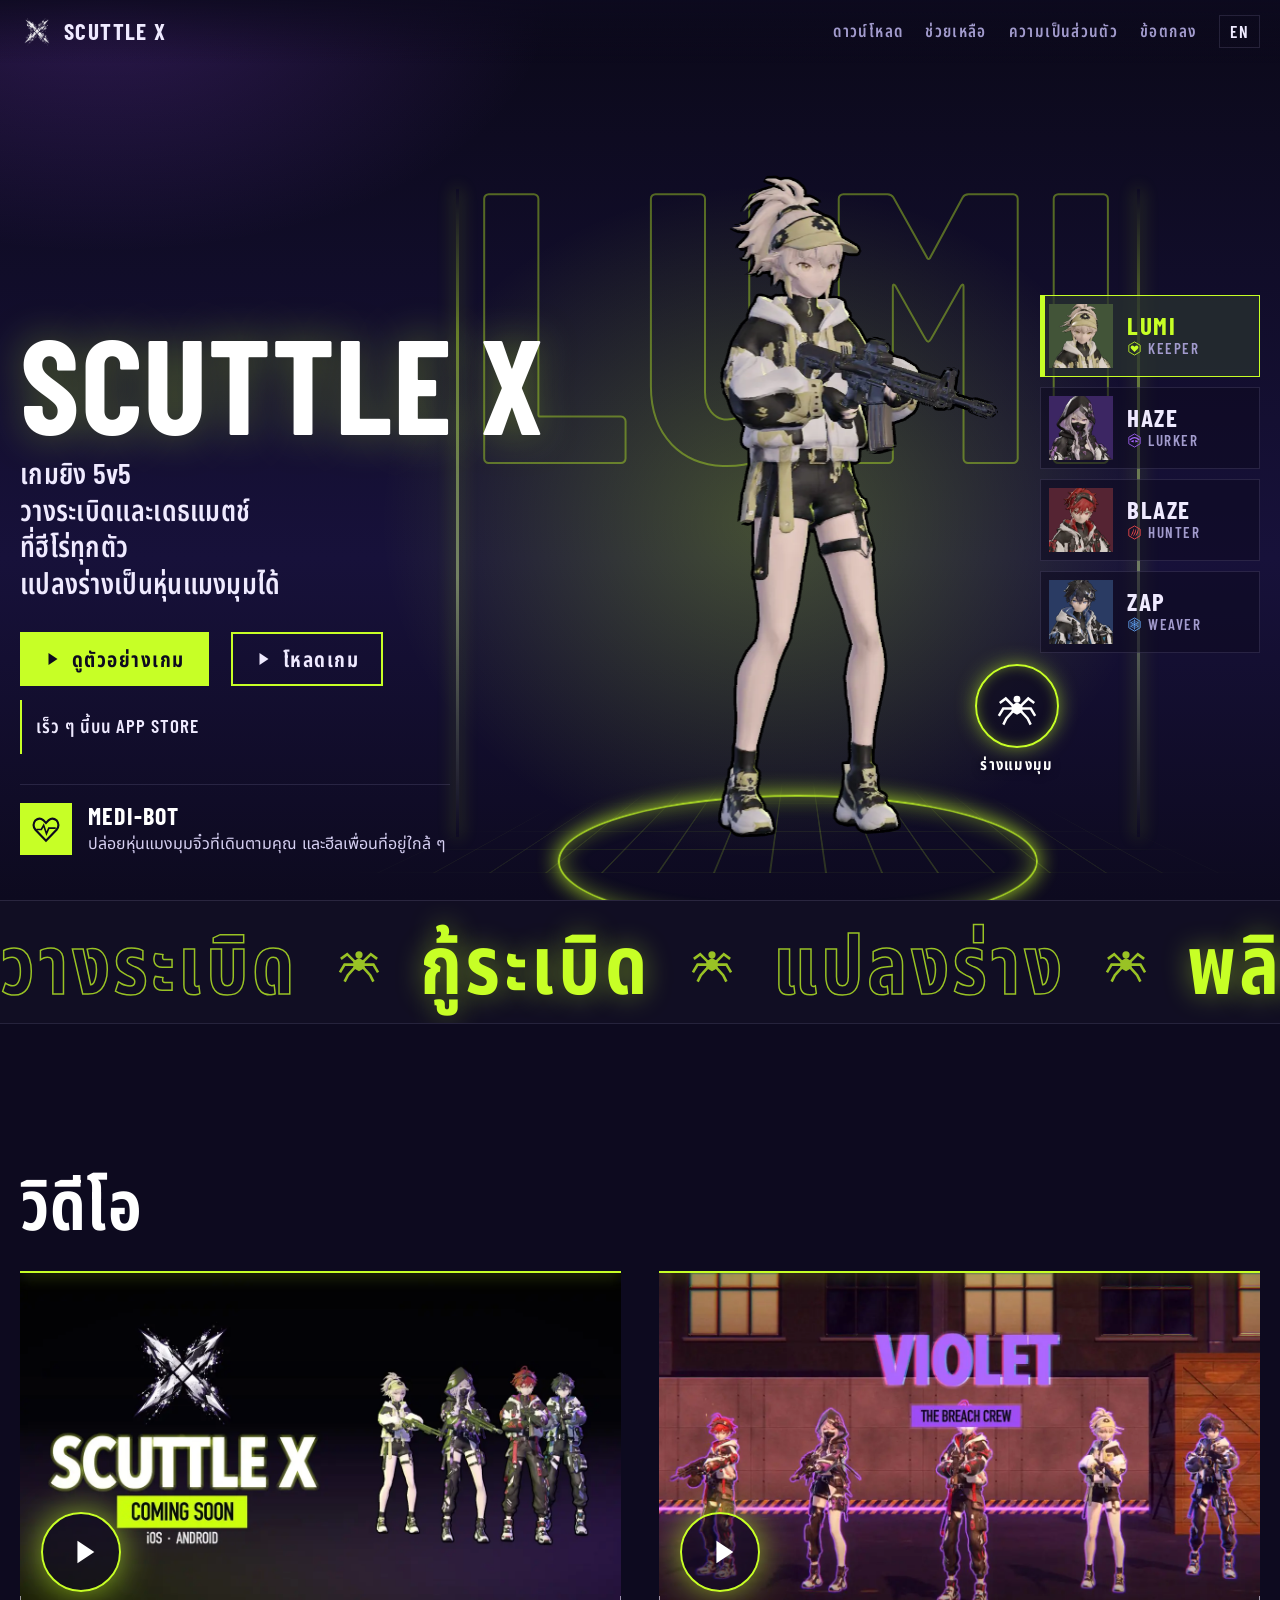
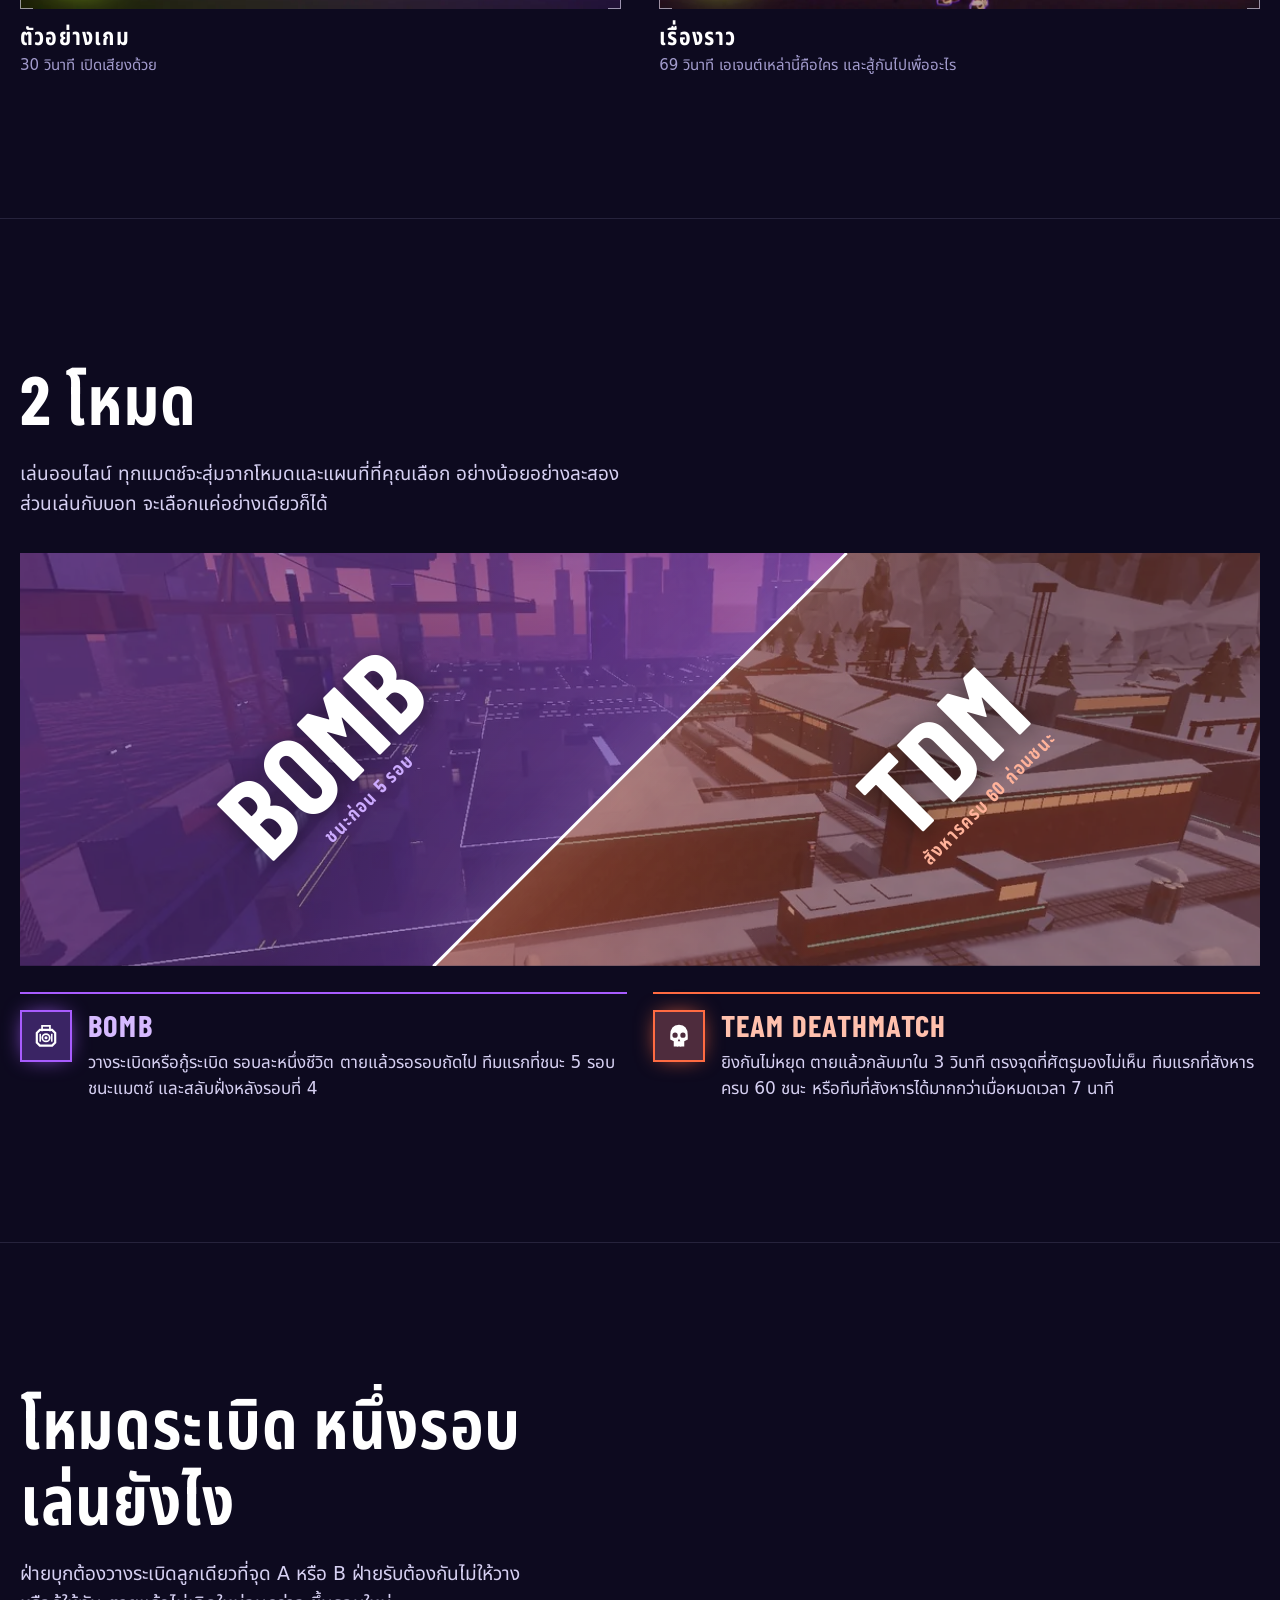
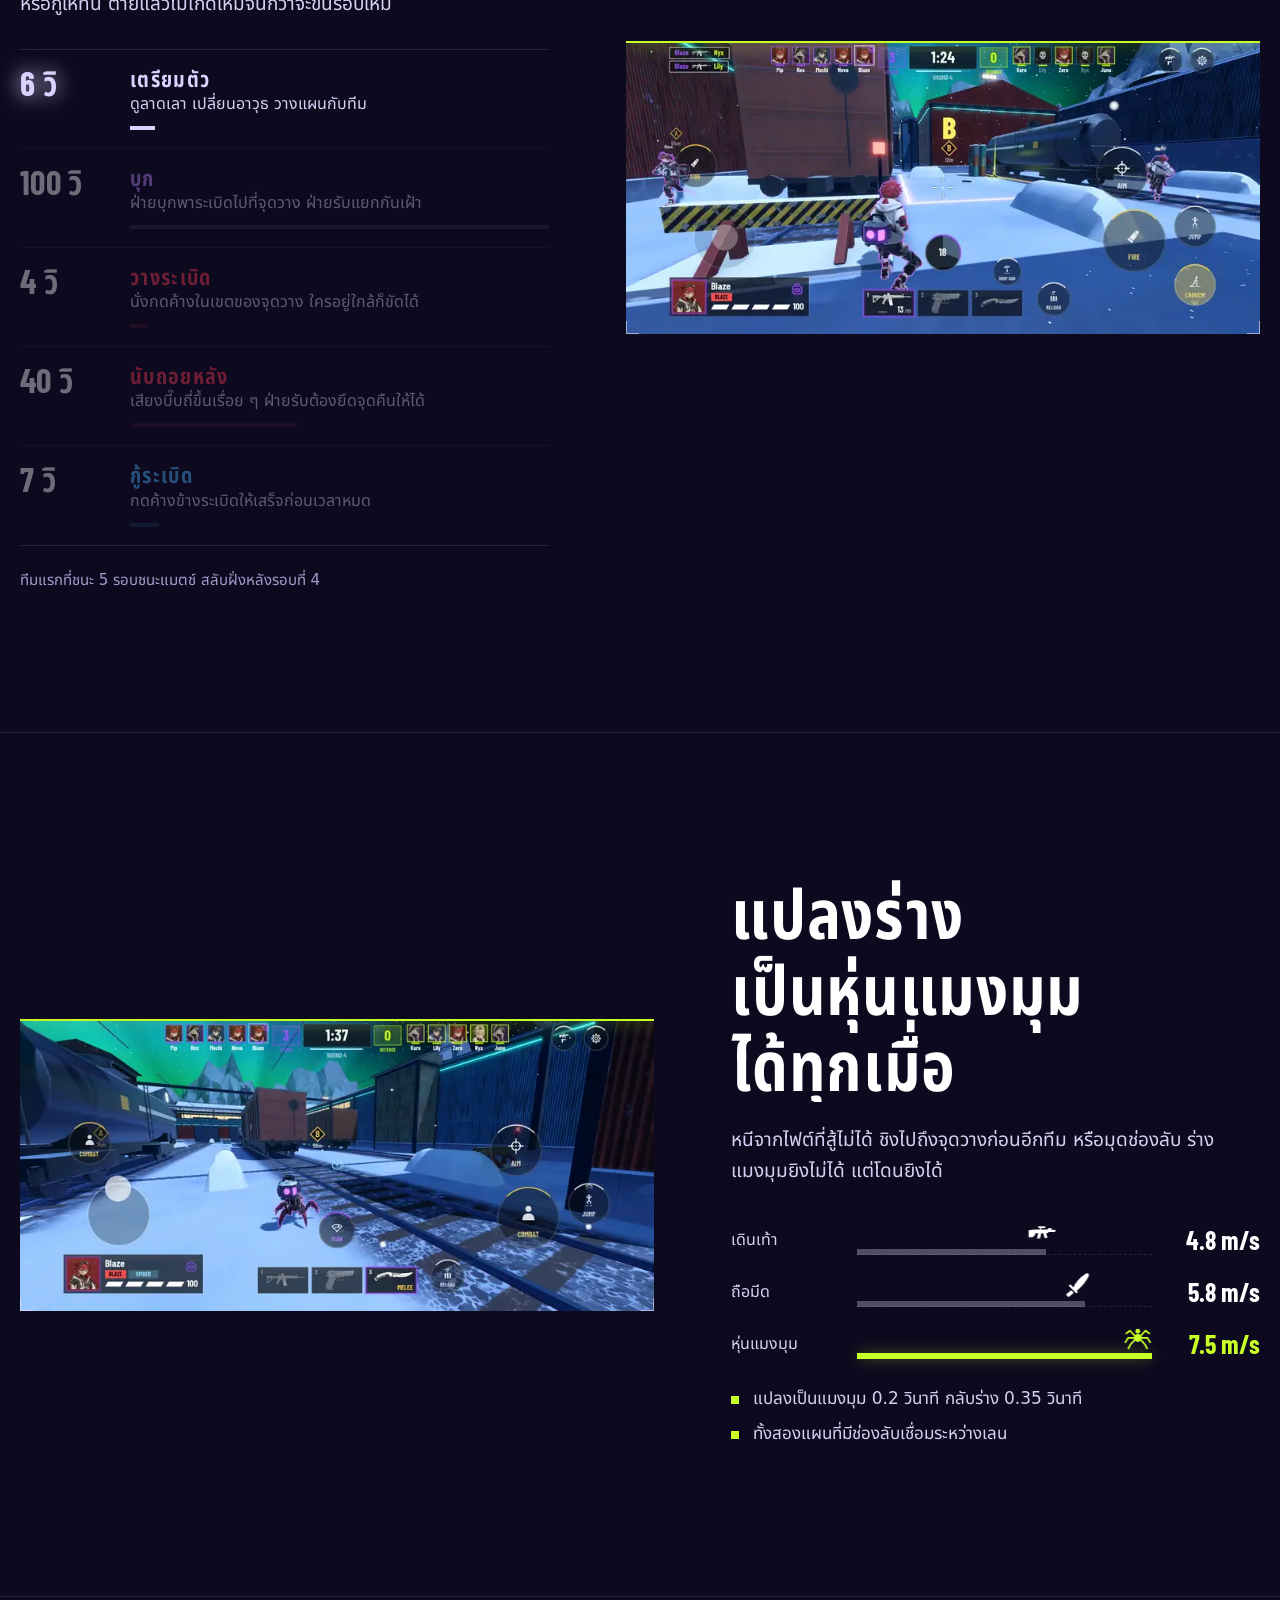
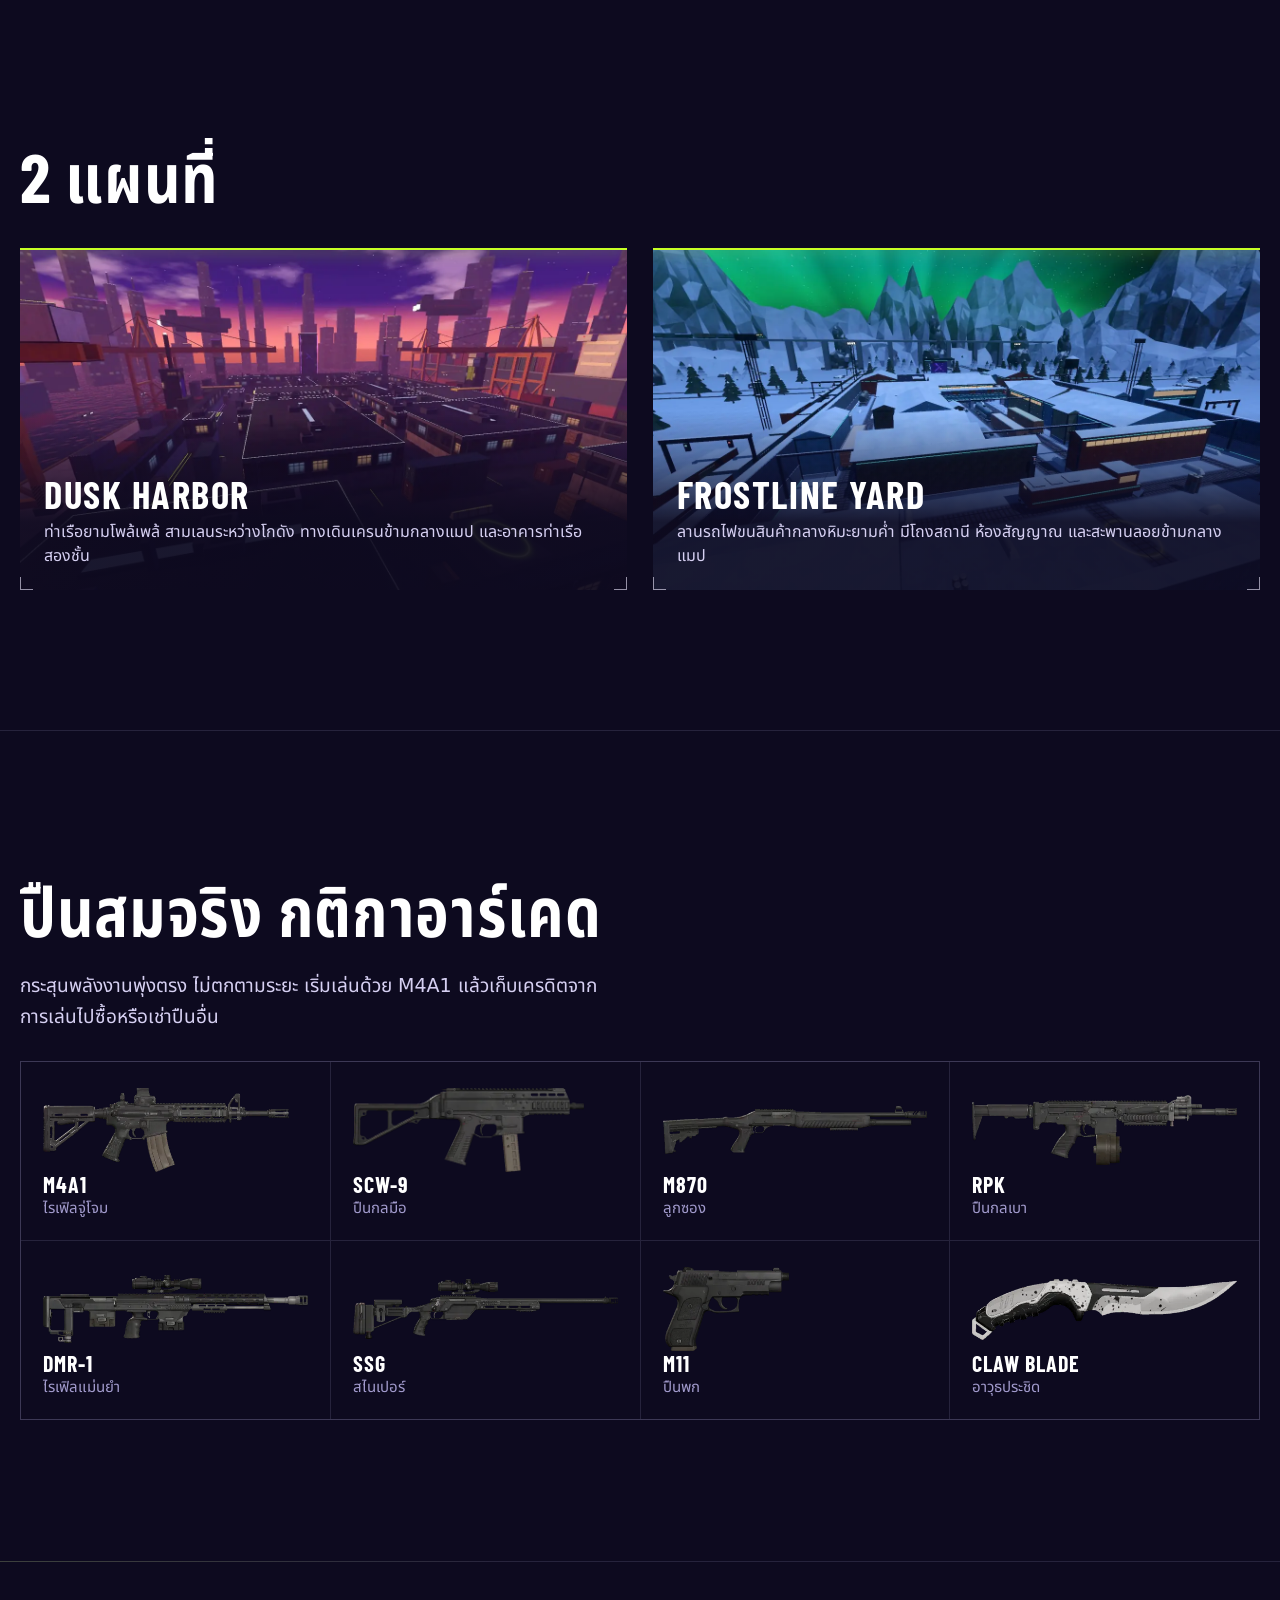
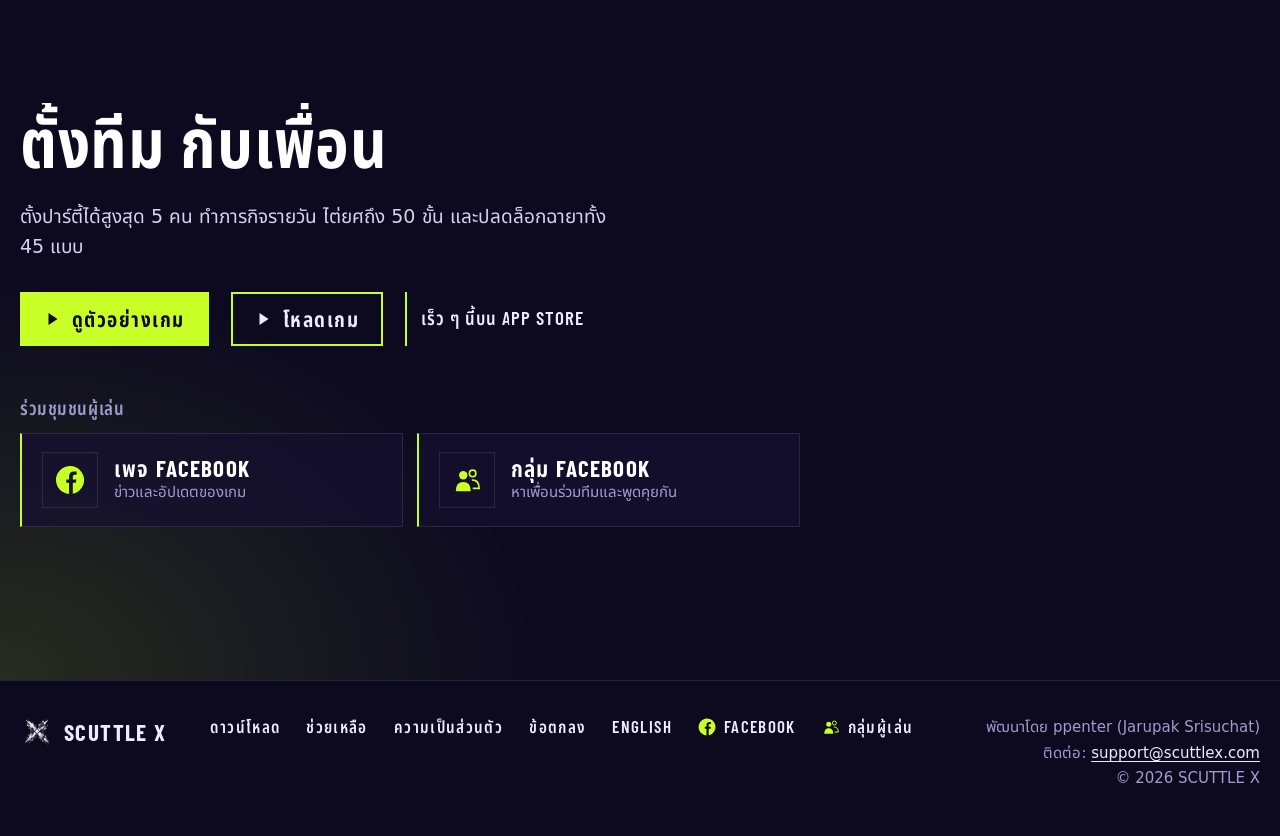
==== th/index.html @ 5c75f274 "Website" ====
<!doctype html>
<html lang="th" class="page-index">
<head>
<meta charset="utf-8">
<meta name="viewport" content="width=device-width, initial-scale=1, viewport-fit=cover">
<title>SCUTTLE X · เกมยิง 5v5 แปลงร่างเป็นหุ่นแมงมุม</title>
<meta name="description" content="SCUTTLE X: เกมยิงวางระเบิด 5v5 ที่ฮีโร่ทุกตัวแปลงร่างเป็นหุ่นแมงมุมได้">
<meta name="theme-color" content="#0d0a1f">
<link rel="canonical" href="https://scuttlex.com/th/">
<link rel="alternate" hreflang="en" href="https://scuttlex.com/">
<link rel="alternate" hreflang="th" href="https://scuttlex.com/th/">
<meta property="og:type" content="website">
<meta property="og:title" content="SCUTTLE X · เกมยิง 5v5 แปลงร่างเป็นหุ่นแมงมุม">
<meta property="og:description" content="SCUTTLE X: เกมยิงวางระเบิด 5v5 ที่ฮีโร่ทุกตัวแปลงร่างเป็นหุ่นแมงมุมได้">
<meta property="og:image" content="https://scuttlex.com/media/og.jpg">
<meta property="og:url" content="https://scuttlex.com/th/">
<meta name="twitter:card" content="summary_large_image">
<link rel="icon" href="../favicon.png">
<link rel="apple-touch-icon" href="../media/apple-touch-icon.png">
<link rel="preload" href="../fonts/BarlowCondensed-Bold.woff" as="font" type="font/woff" crossorigin>
<link rel="preload" href="../media/hero_medic.webp" as="image" type="image/webp" fetchpriority="high">
<link rel="stylesheet" href="../style.css">
<script>document.documentElement.classList.add("js");try{var c={medic:"#c7ff26",ghost:"#a866ff",recon:"#ff4d4d",technical:"#66adff"}[localStorage.getItem("sx-hero")];if(c)document.documentElement.style.setProperty("--hero",c)}catch(e){}</script>
</head>
<body>
<a class="skip" href="#main">ข้ามไปที่เนื้อหา</a>
<header class="top"><div class="in">
<a class="brand" href="./" aria-label="SCUTTLE X"><img src="../media/mark.webp" width="40" height="40" alt=""><span>SCUTTLE X</span></a>
<nav class="nav"><a href="download.html">ดาวน์โหลด</a><a href="support.html">ช่วยเหลือ</a><a href="privacy.html">ความเป็นส่วนตัว</a><a href="terms.html">ข้อตกลง</a><a class="lang" href="../" hreflang="en" lang="en">EN</a></nav>
</div></header>
<main id="main">
<section class="stage" aria-labelledby="stage-title">
<div class="stage-copy">
<h1 class="word" id="stage-title">SCUTTLE X</h1>
<p class="pitch"><span class="nw">เกมยิง 5v5</span> <span class="nw">วางระเบิดและเดธแมตช์</span> <span class="nw">ที่ฮีโร่ทุกตัว</span> <span class="nw">แปลงร่างเป็นหุ่นแมงมุมได้</span></p>
</div>
<div class="cta stage-cta">
<a class="btn" href="#trailer" data-play><svg class="i" viewBox="0 0 64 64" aria-hidden="true" focusable="false"><polygon points="18,8 54,32 18,56" fill="currentColor"/></svg>ดูตัวอย่างเกม</a>
<a class="btn btn-ghost" href="download.html"><svg class="i" viewBox="0 0 64 64" aria-hidden="true" focusable="false"><polygon points="18,8 54,32 18,56" fill="currentColor"/></svg>โหลดเกม</a>
<span class="soon">เร็ว ๆ นี้บน App Store</span>
</div>

<div class="arena" data-arena>
<div class="floor" aria-hidden="true"></div>
<p class="bigname" aria-hidden="true" data-bigname>LUMI</p>
<div class="ring" aria-hidden="true"><i></i></div>
<div class="beam" aria-hidden="true"></div>
<img class="still" data-still src="../media/hero_medic.webp" width="690" height="1220" alt="LUMI สาย Keeper">
<canvas class="gl" data-gl aria-hidden="true"></canvas>
<button class="morph" type="button" data-morph aria-pressed="false" data-on="ร่างต่อสู้" data-off="ร่างแมงมุม">
<span class="morph-ring"><svg class="i" viewBox="0 0 64 64" aria-hidden="true" focusable="false"><polygon points="40.66,41 32,46 23.34,41 23.34,31 32,26 40.66,31" fill="currentColor"/> <circle cx="32" cy="21" r="5.5" fill="currentColor"/> <polyline points="24,30 14,20 6,26" fill="none" stroke="currentColor" stroke-width="4" stroke-linecap="square" stroke-linejoin="miter"/> <polyline points="23,36 10,36 4,46" fill="none" stroke="currentColor" stroke-width="4" stroke-linecap="square" stroke-linejoin="miter"/> <polyline points="24,42 15,52 11,60" fill="none" stroke="currentColor" stroke-width="4" stroke-linecap="square" stroke-linejoin="miter"/> <polyline points="40,30 50,20 58,26" fill="none" stroke="currentColor" stroke-width="4" stroke-linecap="square" stroke-linejoin="miter"/> <polyline points="41,36 54,36 60,46" fill="none" stroke="currentColor" stroke-width="4" stroke-linecap="square" stroke-linejoin="miter"/> <polyline points="40,42 49,52 53,60" fill="none" stroke="currentColor" stroke-width="4" stroke-linecap="square" stroke-linejoin="miter"/></svg><svg class="i" viewBox="0 0 64 64" aria-hidden="true" focusable="false"><polygon points="2,28 14,26 17,29 17,39 11,44 2,44" fill="currentColor"/><polygon points="15,26 45,26 48,23 54,23 54,27 63,27 63,32 48,32 45,35 15,35" fill="currentColor"/><polygon points="24,34 31,34 28,47 21,47" fill="currentColor"/><polygon points="35,34 42,34 45,45 39,46" fill="currentColor"/><polygon points="24,19 40,19 40,23 24,23" fill="currentColor"/><polygon points="28,22 31,22 31,27 28,27" fill="currentColor"/></svg></span><span class="morph-label" data-morph-label>ร่างแมงมุม</span>
</button>
</div>

<div class="squad" role="radiogroup" aria-label="ฮีโร่">
<button type="button" role="radio" aria-checked="true" style="--c:#c7ff26" data-hero="medic" data-color="#c7ff26" data-name="LUMI" data-alt="LUMI สาย Keeper" data-spider-alt="หุ่นแมงมุมของ LUMI" data-skill="MEDI-BOT" data-desc="ปล่อยหุ่นแมงมุมจิ๋วที่เดินตามคุณ และฮีลเพื่อนที่อยู่ใกล้ ๆ"><img src="../media/portrait_medic.webp" width="96" height="96" alt=""><b>LUMI</b><span class="cls"><svg class="i" viewBox="0 0 64 64" aria-hidden="true" focusable="false"><polygon points="56.25,46 32,60 7.75,46 7.75,18 32,4 56.25,18" fill="none" stroke="currentColor" stroke-width="3.5" stroke-linejoin="miter"/> <path d="M32 47 L18 33 Q13 27.5 17 22.5 Q23 16 32 24.5 Q41 16 47 22.5 Q51 27.5 46 33 Z" fill="currentColor"/></svg>KEEPER</span></button>
<button type="button" role="radio" aria-checked="false" style="--c:#a866ff" data-hero="ghost" data-color="#a866ff" data-name="HAZE" data-alt="HAZE สาย Lurker" data-spider-alt="หุ่นแมงมุมของ HAZE" data-skill="CLOAK" data-desc="ล่องหน 6 วินาที ศัตรูเห็นแค่ประกายจาง ๆ และยิงเมื่อไรก็กลับมาเห็นตัว"><img src="../media/portrait_ghost.webp" width="96" height="96" alt=""><b>HAZE</b><span class="cls"><svg class="i" viewBox="0 0 64 64" aria-hidden="true" focusable="false"><polygon points="56.25,46 32,60 7.75,46 7.75,18 32,4 56.25,18" fill="none" stroke="currentColor" stroke-width="3.5" stroke-linejoin="miter"/> <path d="M14 28 Q32 12 50 28" fill="none" stroke="currentColor" stroke-width="5" stroke-linecap="square" stroke-linejoin="miter"/> <polygon points="15,35 29,30 28,40" fill="currentColor"/> <polygon points="49,35 35,30 36,40" fill="currentColor"/></svg>LURKER</span></button>
<button type="button" role="radio" aria-checked="false" style="--c:#ff4d4d" data-hero="recon" data-color="#ff4d4d" data-name="BLAZE" data-alt="BLAZE สาย Hunter" data-spider-alt="หุ่นแมงมุมของ BLAZE" data-skill="SCAN" data-desc="กวาดคลื่นโซนาร์ไปข้างหน้า 30 เมตร ทะลุกำแพง ศัตรูที่ใกล้เป้าเล็งที่สุดจะถูกเห็นทั้งทีม"><img src="../media/portrait_recon.webp" width="96" height="96" alt=""><b>BLAZE</b><span class="cls"><svg class="i" viewBox="0 0 64 64" aria-hidden="true" focusable="false"><polygon points="56.25,46 32,60 7.75,46 7.75,18 32,4 56.25,18" fill="none" stroke="currentColor" stroke-width="3.5" stroke-linejoin="miter"/> <path d="M29 14 Q31 33 15 50 Q24 32 29 14 Z" fill="currentColor"/> <path d="M39 14 Q41 33 25 50 Q34 32 39 14 Z" fill="currentColor"/> <path d="M49 14 Q51 33 35 50 Q44 32 49 14 Z" fill="currentColor"/></svg>HUNTER</span></button>
<button type="button" role="radio" aria-checked="false" style="--c:#66adff" data-hero="technical" data-color="#66adff" data-name="ZAP" data-alt="ZAP สาย Weaver" data-spider-alt="หุ่นแมงมุมของ ZAP" data-skill="BARRIER" data-desc="ตั้งกำแพงพลังงานที่กันกระสุนได้ แต่คนเดินทะลุผ่านได้"><img src="../media/portrait_technical.webp" width="96" height="96" alt=""><b>ZAP</b><span class="cls"><svg class="i" viewBox="0 0 64 64" aria-hidden="true" focusable="false"><polygon points="56.25,46 32,60 7.75,46 7.75,18 32,4 56.25,18" fill="none" stroke="currentColor" stroke-width="3.5" stroke-linejoin="miter"/> <polyline points="32,32 49.32,42" fill="none" stroke="currentColor" stroke-width="2.6" stroke-linecap="square" stroke-linejoin="miter"/> <polyline points="32,32 32,52" fill="none" stroke="currentColor" stroke-width="2.6" stroke-linecap="square" stroke-linejoin="miter"/> <polyline points="32,32 14.68,42" fill="none" stroke="currentColor" stroke-width="2.6" stroke-linecap="square" stroke-linejoin="miter"/> <polyline points="32,32 14.68,22" fill="none" stroke="currentColor" stroke-width="2.6" stroke-linecap="square" stroke-linejoin="miter"/> <polyline points="32,32 32,12" fill="none" stroke="currentColor" stroke-width="2.6" stroke-linecap="square" stroke-linejoin="miter"/> <polyline points="32,32 49.32,22" fill="none" stroke="currentColor" stroke-width="2.6" stroke-linecap="square" stroke-linejoin="miter"/> <polygon points="39.79,36.5 32,41 24.21,36.5 24.21,27.5 32,23 39.79,27.5" fill="none" stroke="currentColor" stroke-width="2.6" stroke-linejoin="miter"/> <polygon points="46.72,40.5 32,49 17.28,40.5 17.28,23.5 32,15 46.72,23.5" fill="none" stroke="currentColor" stroke-width="2.6" stroke-linejoin="miter"/></svg>WEAVER</span></button>
</div>

<div class="skill" aria-live="polite">
<span class="skill-icon" data-skill-icon><span data-k="medic"><svg class="i" viewBox="0 0 64 64" aria-hidden="true" focusable="false"><path d="M32 57 L9 33 Q2 23 9 14 Q18 6 26 13 L32 19 L38 13 Q46 6 55 14 Q62 23 55 33 Z" fill="none" stroke="currentColor" stroke-width="4.5" stroke-linecap="square" stroke-linejoin="miter"/> <polyline points="13,33 22,33 27,24 33,42 38,30 51,30" fill="none" stroke="currentColor" stroke-width="3.5" stroke-linecap="square" stroke-linejoin="miter"/></svg></span><span data-k="ghost" hidden><svg class="i" viewBox="0 0 64 64" aria-hidden="true" focusable="false"><path d="M4 32 Q32 6 60 32 Q32 58 4 32 Z" fill="none" stroke="currentColor" stroke-width="5" stroke-linecap="square" stroke-linejoin="miter"/> <circle cx="32" cy="32" r="7" fill="currentColor"/> <polyline points="12,54 52,10" fill="none" stroke="currentColor" stroke-width="5" stroke-linecap="square" stroke-linejoin="miter"/></svg></span><span data-k="recon" hidden><svg class="i" viewBox="0 0 64 64" aria-hidden="true" focusable="false"><polyline points="32,58 4,30" fill="none" stroke="currentColor" stroke-width="4" stroke-linecap="square" stroke-linejoin="miter"/> <polyline points="32,58 60,30" fill="none" stroke="currentColor" stroke-width="4" stroke-linecap="square" stroke-linejoin="miter"/> <path d="M3.72 29.72 A40 40 0 0 1 60.28 29.72" fill="none" stroke="currentColor" stroke-width="4" stroke-linecap="butt"/> <path d="M15.03 41.03 A24 24 0 0 1 48.97 41.03" fill="none" stroke="currentColor" stroke-width="3" stroke-linecap="butt"/> <circle cx="32" cy="58" r="3.5" fill="currentColor"/> <circle cx="41" cy="28" r="5" fill="currentColor"/></svg></span><span data-k="technical" hidden><svg class="i" viewBox="0 0 64 64" aria-hidden="true" focusable="false"><polygon points="31.09,27.25 22,32.5 12.91,27.25 12.91,16.75 22,11.5 31.09,16.75" fill="none" stroke="currentColor" stroke-width="3.5" stroke-linejoin="miter"/> <polygon points="51.09,27.25 42,32.5 32.91,27.25 32.91,16.75 42,11.5 51.09,16.75" fill="none" stroke="currentColor" stroke-width="3.5" stroke-linejoin="miter"/> <polygon points="21.09,44.25 12,49.5 2.91,44.25 2.91,33.75 12,28.5 21.09,33.75" fill="none" stroke="currentColor" stroke-width="3.5" stroke-linejoin="miter"/> <polygon points="41.09,44.25 32,49.5 22.91,44.25 22.91,33.75 32,28.5 41.09,33.75" fill="none" stroke="currentColor" stroke-width="3.5" stroke-linejoin="miter"/> <polygon points="61.09,44.25 52,49.5 42.91,44.25 42.91,33.75 52,28.5 61.09,33.75" fill="none" stroke="currentColor" stroke-width="3.5" stroke-linejoin="miter"/> <polyline points="4,56 60,56" fill="none" stroke="currentColor" stroke-width="4" stroke-linecap="square" stroke-linejoin="miter"/></svg></span></span>
<p><b data-skill-name>MEDI-BOT</b><span data-skill-desc>ปล่อยหุ่นแมงมุมจิ๋วที่เดินตามคุณ และฮีลเพื่อนที่อยู่ใกล้ ๆ</span></p>
</div>
</section>

<div class="ticker" aria-hidden="true"><div class="ticker-track"><span class="tw">วางระเบิด</span><svg class="i" viewBox="0 0 64 64" aria-hidden="true" focusable="false"><polygon points="40.66,41 32,46 23.34,41 23.34,31 32,26 40.66,31" fill="currentColor"/> <circle cx="32" cy="21" r="5.5" fill="currentColor"/> <polyline points="24,30 14,20 6,26" fill="none" stroke="currentColor" stroke-width="4" stroke-linecap="square" stroke-linejoin="miter"/> <polyline points="23,36 10,36 4,46" fill="none" stroke="currentColor" stroke-width="4" stroke-linecap="square" stroke-linejoin="miter"/> <polyline points="24,42 15,52 11,60" fill="none" stroke="currentColor" stroke-width="4" stroke-linecap="square" stroke-linejoin="miter"/> <polyline points="40,30 50,20 58,26" fill="none" stroke="currentColor" stroke-width="4" stroke-linecap="square" stroke-linejoin="miter"/> <polyline points="41,36 54,36 60,46" fill="none" stroke="currentColor" stroke-width="4" stroke-linecap="square" stroke-linejoin="miter"/> <polyline points="40,42 49,52 53,60" fill="none" stroke="currentColor" stroke-width="4" stroke-linecap="square" stroke-linejoin="miter"/></svg><span class="tw solid">กู้ระเบิด</span><svg class="i" viewBox="0 0 64 64" aria-hidden="true" focusable="false"><polygon points="40.66,41 32,46 23.34,41 23.34,31 32,26 40.66,31" fill="currentColor"/> <circle cx="32" cy="21" r="5.5" fill="currentColor"/> <polyline points="24,30 14,20 6,26" fill="none" stroke="currentColor" stroke-width="4" stroke-linecap="square" stroke-linejoin="miter"/> <polyline points="23,36 10,36 4,46" fill="none" stroke="currentColor" stroke-width="4" stroke-linecap="square" stroke-linejoin="miter"/> <polyline points="24,42 15,52 11,60" fill="none" stroke="currentColor" stroke-width="4" stroke-linecap="square" stroke-linejoin="miter"/> <polyline points="40,30 50,20 58,26" fill="none" stroke="currentColor" stroke-width="4" stroke-linecap="square" stroke-linejoin="miter"/> <polyline points="41,36 54,36 60,46" fill="none" stroke="currentColor" stroke-width="4" stroke-linecap="square" stroke-linejoin="miter"/> <polyline points="40,42 49,52 53,60" fill="none" stroke="currentColor" stroke-width="4" stroke-linecap="square" stroke-linejoin="miter"/></svg><span class="tw">แปลงร่าง</span><svg class="i" viewBox="0 0 64 64" aria-hidden="true" focusable="false"><polygon points="40.66,41 32,46 23.34,41 23.34,31 32,26 40.66,31" fill="currentColor"/> <circle cx="32" cy="21" r="5.5" fill="currentColor"/> <polyline points="24,30 14,20 6,26" fill="none" stroke="currentColor" stroke-width="4" stroke-linecap="square" stroke-linejoin="miter"/> <polyline points="23,36 10,36 4,46" fill="none" stroke="currentColor" stroke-width="4" stroke-linecap="square" stroke-linejoin="miter"/> <polyline points="24,42 15,52 11,60" fill="none" stroke="currentColor" stroke-width="4" stroke-linecap="square" stroke-linejoin="miter"/> <polyline points="40,30 50,20 58,26" fill="none" stroke="currentColor" stroke-width="4" stroke-linecap="square" stroke-linejoin="miter"/> <polyline points="41,36 54,36 60,46" fill="none" stroke="currentColor" stroke-width="4" stroke-linecap="square" stroke-linejoin="miter"/> <polyline points="40,42 49,52 53,60" fill="none" stroke="currentColor" stroke-width="4" stroke-linecap="square" stroke-linejoin="miter"/></svg><span class="tw solid">พลิกเกม</span><svg class="i" viewBox="0 0 64 64" aria-hidden="true" focusable="false"><polygon points="40.66,41 32,46 23.34,41 23.34,31 32,26 40.66,31" fill="currentColor"/> <circle cx="32" cy="21" r="5.5" fill="currentColor"/> <polyline points="24,30 14,20 6,26" fill="none" stroke="currentColor" stroke-width="4" stroke-linecap="square" stroke-linejoin="miter"/> <polyline points="23,36 10,36 4,46" fill="none" stroke="currentColor" stroke-width="4" stroke-linecap="square" stroke-linejoin="miter"/> <polyline points="24,42 15,52 11,60" fill="none" stroke="currentColor" stroke-width="4" stroke-linecap="square" stroke-linejoin="miter"/> <polyline points="40,30 50,20 58,26" fill="none" stroke="currentColor" stroke-width="4" stroke-linecap="square" stroke-linejoin="miter"/> <polyline points="41,36 54,36 60,46" fill="none" stroke="currentColor" stroke-width="4" stroke-linecap="square" stroke-linejoin="miter"/> <polyline points="40,42 49,52 53,60" fill="none" stroke="currentColor" stroke-width="4" stroke-linecap="square" stroke-linejoin="miter"/></svg><span class="tw">5v5</span><svg class="i" viewBox="0 0 64 64" aria-hidden="true" focusable="false"><polygon points="40.66,41 32,46 23.34,41 23.34,31 32,26 40.66,31" fill="currentColor"/> <circle cx="32" cy="21" r="5.5" fill="currentColor"/> <polyline points="24,30 14,20 6,26" fill="none" stroke="currentColor" stroke-width="4" stroke-linecap="square" stroke-linejoin="miter"/> <polyline points="23,36 10,36 4,46" fill="none" stroke="currentColor" stroke-width="4" stroke-linecap="square" stroke-linejoin="miter"/> <polyline points="24,42 15,52 11,60" fill="none" stroke="currentColor" stroke-width="4" stroke-linecap="square" stroke-linejoin="miter"/> <polyline points="40,30 50,20 58,26" fill="none" stroke="currentColor" stroke-width="4" stroke-linecap="square" stroke-linejoin="miter"/> <polyline points="41,36 54,36 60,46" fill="none" stroke="currentColor" stroke-width="4" stroke-linecap="square" stroke-linejoin="miter"/> <polyline points="40,42 49,52 53,60" fill="none" stroke="currentColor" stroke-width="4" stroke-linecap="square" stroke-linejoin="miter"/></svg><span class="tw solid">TDM</span><svg class="i" viewBox="0 0 64 64" aria-hidden="true" focusable="false"><polygon points="40.66,41 32,46 23.34,41 23.34,31 32,26 40.66,31" fill="currentColor"/> <circle cx="32" cy="21" r="5.5" fill="currentColor"/> <polyline points="24,30 14,20 6,26" fill="none" stroke="currentColor" stroke-width="4" stroke-linecap="square" stroke-linejoin="miter"/> <polyline points="23,36 10,36 4,46" fill="none" stroke="currentColor" stroke-width="4" stroke-linecap="square" stroke-linejoin="miter"/> <polyline points="24,42 15,52 11,60" fill="none" stroke="currentColor" stroke-width="4" stroke-linecap="square" stroke-linejoin="miter"/> <polyline points="40,30 50,20 58,26" fill="none" stroke="currentColor" stroke-width="4" stroke-linecap="square" stroke-linejoin="miter"/> <polyline points="41,36 54,36 60,46" fill="none" stroke="currentColor" stroke-width="4" stroke-linecap="square" stroke-linejoin="miter"/> <polyline points="40,42 49,52 53,60" fill="none" stroke="currentColor" stroke-width="4" stroke-linecap="square" stroke-linejoin="miter"/></svg><span class="tw">วางระเบิด</span><svg class="i" viewBox="0 0 64 64" aria-hidden="true" focusable="false"><polygon points="40.66,41 32,46 23.34,41 23.34,31 32,26 40.66,31" fill="currentColor"/> <circle cx="32" cy="21" r="5.5" fill="currentColor"/> <polyline points="24,30 14,20 6,26" fill="none" stroke="currentColor" stroke-width="4" stroke-linecap="square" stroke-linejoin="miter"/> <polyline points="23,36 10,36 4,46" fill="none" stroke="currentColor" stroke-width="4" stroke-linecap="square" stroke-linejoin="miter"/> <polyline points="24,42 15,52 11,60" fill="none" stroke="currentColor" stroke-width="4" stroke-linecap="square" stroke-linejoin="miter"/> <polyline points="40,30 50,20 58,26" fill="none" stroke="currentColor" stroke-width="4" stroke-linecap="square" stroke-linejoin="miter"/> <polyline points="41,36 54,36 60,46" fill="none" stroke="currentColor" stroke-width="4" stroke-linecap="square" stroke-linejoin="miter"/> <polyline points="40,42 49,52 53,60" fill="none" stroke="currentColor" stroke-width="4" stroke-linecap="square" stroke-linejoin="miter"/></svg><span class="tw solid">กู้ระเบิด</span><svg class="i" viewBox="0 0 64 64" aria-hidden="true" focusable="false"><polygon points="40.66,41 32,46 23.34,41 23.34,31 32,26 40.66,31" fill="currentColor"/> <circle cx="32" cy="21" r="5.5" fill="currentColor"/> <polyline points="24,30 14,20 6,26" fill="none" stroke="currentColor" stroke-width="4" stroke-linecap="square" stroke-linejoin="miter"/> <polyline points="23,36 10,36 4,46" fill="none" stroke="currentColor" stroke-width="4" stroke-linecap="square" stroke-linejoin="miter"/> <polyline points="24,42 15,52 11,60" fill="none" stroke="currentColor" stroke-width="4" stroke-linecap="square" stroke-linejoin="miter"/> <polyline points="40,30 50,20 58,26" fill="none" stroke="currentColor" stroke-width="4" stroke-linecap="square" stroke-linejoin="miter"/> <polyline points="41,36 54,36 60,46" fill="none" stroke="currentColor" stroke-width="4" stroke-linecap="square" stroke-linejoin="miter"/> <polyline points="40,42 49,52 53,60" fill="none" stroke="currentColor" stroke-width="4" stroke-linecap="square" stroke-linejoin="miter"/></svg><span class="tw">แปลงร่าง</span><svg class="i" viewBox="0 0 64 64" aria-hidden="true" focusable="false"><polygon points="40.66,41 32,46 23.34,41 23.34,31 32,26 40.66,31" fill="currentColor"/> <circle cx="32" cy="21" r="5.5" fill="currentColor"/> <polyline points="24,30 14,20 6,26" fill="none" stroke="currentColor" stroke-width="4" stroke-linecap="square" stroke-linejoin="miter"/> <polyline points="23,36 10,36 4,46" fill="none" stroke="currentColor" stroke-width="4" stroke-linecap="square" stroke-linejoin="miter"/> <polyline points="24,42 15,52 11,60" fill="none" stroke="currentColor" stroke-width="4" stroke-linecap="square" stroke-linejoin="miter"/> <polyline points="40,30 50,20 58,26" fill="none" stroke="currentColor" stroke-width="4" stroke-linecap="square" stroke-linejoin="miter"/> <polyline points="41,36 54,36 60,46" fill="none" stroke="currentColor" stroke-width="4" stroke-linecap="square" stroke-linejoin="miter"/> <polyline points="40,42 49,52 53,60" fill="none" stroke="currentColor" stroke-width="4" stroke-linecap="square" stroke-linejoin="miter"/></svg><span class="tw solid">พลิกเกม</span><svg class="i" viewBox="0 0 64 64" aria-hidden="true" focusable="false"><polygon points="40.66,41 32,46 23.34,41 23.34,31 32,26 40.66,31" fill="currentColor"/> <circle cx="32" cy="21" r="5.5" fill="currentColor"/> <polyline points="24,30 14,20 6,26" fill="none" stroke="currentColor" stroke-width="4" stroke-linecap="square" stroke-linejoin="miter"/> <polyline points="23,36 10,36 4,46" fill="none" stroke="currentColor" stroke-width="4" stroke-linecap="square" stroke-linejoin="miter"/> <polyline points="24,42 15,52 11,60" fill="none" stroke="currentColor" stroke-width="4" stroke-linecap="square" stroke-linejoin="miter"/> <polyline points="40,30 50,20 58,26" fill="none" stroke="currentColor" stroke-width="4" stroke-linecap="square" stroke-linejoin="miter"/> <polyline points="41,36 54,36 60,46" fill="none" stroke="currentColor" stroke-width="4" stroke-linecap="square" stroke-linejoin="miter"/> <polyline points="40,42 49,52 53,60" fill="none" stroke="currentColor" stroke-width="4" stroke-linecap="square" stroke-linejoin="miter"/></svg><span class="tw">5v5</span><svg class="i" viewBox="0 0 64 64" aria-hidden="true" focusable="false"><polygon points="40.66,41 32,46 23.34,41 23.34,31 32,26 40.66,31" fill="currentColor"/> <circle cx="32" cy="21" r="5.5" fill="currentColor"/> <polyline points="24,30 14,20 6,26" fill="none" stroke="currentColor" stroke-width="4" stroke-linecap="square" stroke-linejoin="miter"/> <polyline points="23,36 10,36 4,46" fill="none" stroke="currentColor" stroke-width="4" stroke-linecap="square" stroke-linejoin="miter"/> <polyline points="24,42 15,52 11,60" fill="none" stroke="currentColor" stroke-width="4" stroke-linecap="square" stroke-linejoin="miter"/> <polyline points="40,30 50,20 58,26" fill="none" stroke="currentColor" stroke-width="4" stroke-linecap="square" stroke-linejoin="miter"/> <polyline points="41,36 54,36 60,46" fill="none" stroke="currentColor" stroke-width="4" stroke-linecap="square" stroke-linejoin="miter"/> <polyline points="40,42 49,52 53,60" fill="none" stroke="currentColor" stroke-width="4" stroke-linecap="square" stroke-linejoin="miter"/></svg><span class="tw solid">TDM</span><svg class="i" viewBox="0 0 64 64" aria-hidden="true" focusable="false"><polygon points="40.66,41 32,46 23.34,41 23.34,31 32,26 40.66,31" fill="currentColor"/> <circle cx="32" cy="21" r="5.5" fill="currentColor"/> <polyline points="24,30 14,20 6,26" fill="none" stroke="currentColor" stroke-width="4" stroke-linecap="square" stroke-linejoin="miter"/> <polyline points="23,36 10,36 4,46" fill="none" stroke="currentColor" stroke-width="4" stroke-linecap="square" stroke-linejoin="miter"/> <polyline points="24,42 15,52 11,60" fill="none" stroke="currentColor" stroke-width="4" stroke-linecap="square" stroke-linejoin="miter"/> <polyline points="40,30 50,20 58,26" fill="none" stroke="currentColor" stroke-width="4" stroke-linecap="square" stroke-linejoin="miter"/> <polyline points="41,36 54,36 60,46" fill="none" stroke="currentColor" stroke-width="4" stroke-linecap="square" stroke-linejoin="miter"/> <polyline points="40,42 49,52 53,60" fill="none" stroke="currentColor" stroke-width="4" stroke-linecap="square" stroke-linejoin="miter"/></svg></div></div>

<section class="band trailer" id="trailer" aria-labelledby="trailer-title">
<div class="wrap">
<h2 id="trailer-title">วิดีโอ</h2>
<div class="films">
<figure class="film">
<button class="player" type="button" data-trailer data-src="../media/trailer.mp4" aria-label="เล่นตัวอย่างเกม 30 วินาที">
<img src="../media/trailer_poster.webp" width="1280" height="720" alt="" loading="lazy" decoding="async">
<span class="play"><svg class="i" viewBox="0 0 64 64" aria-hidden="true" focusable="false"><polygon points="18,8 54,32 18,56" fill="currentColor"/></svg></span>
</button>
<figcaption class="note"><b>ตัวอย่างเกม</b> 30 วินาที เปิดเสียงด้วย</figcaption>
</figure>
<figure class="film">
<button class="player" type="button" data-trailer data-src="../media/story.mp4" aria-label="เล่นวิดีโอเรื่องราว 69 วินาที">
<img src="../media/story_poster.webp" width="1280" height="720" alt="" loading="lazy" decoding="async">
<span class="play"><svg class="i" viewBox="0 0 64 64" aria-hidden="true" focusable="false"><polygon points="18,8 54,32 18,56" fill="currentColor"/></svg></span>
</button>
<figcaption class="note"><b>เรื่องราว</b> 69 วินาที เอเจนต์เหล่านี้คือใคร และสู้กันไปเพื่ออะไร</figcaption>
</figure>
</div>
</div>
</section>

<section class="band modes" aria-labelledby="modes-title">
<div class="wrap">
<h2 id="modes-title"><span class="nw">2 โหมด</span></h2>
<p class="lede">เล่นออนไลน์ ทุกแมตช์จะสุ่มจากโหมดและแผนที่ที่คุณเลือก อย่างน้อยอย่างละสอง ส่วนเล่นกับบอท จะเลือกแค่อย่างเดียวก็ได้</p>
<div class="duel">
<div class="side bomb"><img src="../media/map_harbor.webp" width="1280" height="720" alt="" loading="lazy" decoding="async"><p class="name"><b>BOMB</b><span>ชนะก่อน 5 รอบ</span></p></div>
<div class="side tdm"><img src="../media/map_railyard.webp" width="1280" height="720" alt="" loading="lazy" decoding="async"><p class="name"><b>TDM</b><span>สังหารครบ 60 ก่อนชนะ</span></p></div>
<svg class="cut" viewBox="0 0 300 100" preserveAspectRatio="none" aria-hidden="true"><line class="wide" x1="200" y1="0" x2="100" y2="100"/><line class="narrow" x1="225" y1="0" x2="75" y2="100"/></svg>
</div>
<div class="mode-row">
<div class="mode bomb"><span class="mi"><svg class="i" viewBox="0 0 64 64" aria-hidden="true" focusable="false"><polyline points="23,19 23,9 41,9 41,19" fill="none" stroke="currentColor" stroke-width="4" stroke-linecap="square" stroke-linejoin="miter"/> <polygon points="18,18 46,18 53,25 53,47 46,54 18,54 11,47 11,25" fill="none" stroke="currentColor" stroke-width="5" stroke-linejoin="miter"/> <circle cx="32" cy="36" r="8.5" fill="none" stroke="currentColor" stroke-width="4"/> <circle cx="32" cy="36" r="3.5" fill="currentColor"/> <rect x="17" y="27" width="3.5" height="18" fill="currentColor"/> <rect x="43.5" y="27" width="3.5" height="18" fill="currentColor"/></svg></span><b>BOMB</b><p>วางระเบิดหรือกู้ระเบิด รอบละหนึ่งชีวิต ตายแล้วรอรอบถัดไป ทีมแรกที่ชนะ 5 รอบชนะแมตช์ และสลับฝั่งหลังรอบที่ 4</p></div>
<div class="mode tdm"><span class="mi"><svg class="i" viewBox="0 0 64 64" aria-hidden="true" focusable="false"><path d="M12 30 Q12 6 32 6 Q52 6 52 30 L52 40 L44 44 L44 56 L20 56 L20 44 L12 40 Z M17 30 a6 6 0 1 0 12 0 a6 6 0 1 0 -12 0 Z M35 30 a6 6 0 1 0 12 0 a6 6 0 1 0 -12 0 Z M29 44 L32 38 L35 44 Z" fill="currentColor" fill-rule="evenodd"/> <rect x="27" y="50" width="2.5" height="6" fill="currentColor"/> <rect x="34.5" y="50" width="2.5" height="6" fill="currentColor"/></svg></span><b>TEAM DEATHMATCH</b><p>ยิงกันไม่หยุด ตายแล้วกลับมาใน 3 วินาที ตรงจุดที่ศัตรูมองไม่เห็น ทีมแรกที่สังหารครบ 60 ชนะ หรือทีมที่สังหารได้มากกว่าเมื่อหมดเวลา 7 นาที</p></div>
</div>
</div>
</section>

<section class="band round" aria-labelledby="round-title">
<div class="wrap split">
<div>
<h2 id="round-title"><span class="nw">โหมดระเบิด</span> <span class="nw">หนึ่งรอบ</span> <span class="nw">เล่นยังไง</span></h2>
<p class="lede">ฝ่ายบุกต้องวางระเบิดลูกเดียวที่จุด A หรือ B ฝ่ายรับต้องกันไม่ให้วาง หรือกู้ให้ทัน ตายแล้วไม่เกิดใหม่จนกว่าจะขึ้นรอบใหม่</p>
<ol class="phases" data-phases>
<li class="ph-freeze" style="--d:6"><span class="t">6 วิ</span><b>เตรียมตัว</b><span class="d">ดูลาดเลา เปลี่ยนอาวุธ วางแผนกับทีม</span><i></i></li>
<li class="ph-push" style="--d:100"><span class="t">100 วิ</span><b>บุก</b><span class="d">ฝ่ายบุกพาระเบิดไปที่จุดวาง ฝ่ายรับแยกกันเฝ้า</span><i></i></li>
<li class="ph-plant" style="--d:4"><span class="t">4 วิ</span><b>วางระเบิด</b><span class="d">นั่งกดค้างในเขตของจุดวาง ใครอยู่ใกล้ก็ขัดได้</span><i></i></li>
<li class="ph-fuse" style="--d:40"><span class="t">40 วิ</span><b>นับถอยหลัง</b><span class="d">เสียงบี๊บถี่ขึ้นเรื่อย ๆ ฝ่ายรับต้องยึดจุดคืนให้ได้</span><i></i></li>
<li class="ph-defuse" style="--d:7"><span class="t">7 วิ</span><b>กู้ระเบิด</b><span class="d">กดค้างข้างระเบิดให้เสร็จก่อนเวลาหมด</span><i></i></li>
</ol>
<p class="small">ทีมแรกที่ชนะ 5 รอบชนะแมตช์ สลับฝั่งหลังรอบที่ 4</p>
</div>
<figure class="shot">
<img src="../media/play_bomb.webp" srcset="../media/play_bomb_s.webp 800w, ../media/play_bomb.webp 1600w" sizes="(max-width: 860px) 100vw, 640px" width="1600" height="738" alt="BLAZE แบกระเบิดบุกเข้าจุด B บนแผนที่ FROSTLINE YARD" loading="lazy" decoding="async">
</figure>
</div>
</section>

<section class="band spider" aria-labelledby="spider-title">
<div class="wrap split rev">
<figure class="shot">
<img src="../media/play_spider.webp" srcset="../media/play_spider_s.webp 800w, ../media/play_spider.webp 1600w" sizes="(max-width: 860px) 100vw, 640px" width="1600" height="738" alt="หุ่นแมงมุมวิ่งผ่านระหว่างตู้รถไฟ" loading="lazy" decoding="async">
</figure>
<div>
<h2 id="spider-title"><span class="nw">แปลงร่าง</span> <span class="nw">เป็นหุ่นแมงมุม</span> <span class="nw">ได้ทุกเมื่อ</span></h2>
<p class="lede">หนีจากไฟต์ที่สู้ไม่ได้ ชิงไปถึงจุดวางก่อนอีกทีม หรือมุดช่องลับ ร่างแมงมุมยิงไม่ได้ แต่โดนยิงได้</p>
<ul class="race" data-race>
<li style="--v:4.8"><span class="who">เดินเท้า</span><span class="lane"><i class="fill"></i><span class="runner"><svg class="i" viewBox="0 0 64 64" aria-hidden="true" focusable="false"><polygon points="2,28 14,26 17,29 17,39 11,44 2,44" fill="currentColor"/><polygon points="15,26 45,26 48,23 54,23 54,27 63,27 63,32 48,32 45,35 15,35" fill="currentColor"/><polygon points="24,34 31,34 28,47 21,47" fill="currentColor"/><polygon points="35,34 42,34 45,45 39,46" fill="currentColor"/><polygon points="24,19 40,19 40,23 24,23" fill="currentColor"/><polygon points="28,22 31,22 31,27 28,27" fill="currentColor"/></svg></span></span><b class="val">4.8 m/s</b></li>
<li style="--v:5.8"><span class="who">ถือมีด</span><span class="lane"><i class="fill"></i><span class="runner"><svg class="i" viewBox="0 0 64 64" aria-hidden="true" focusable="false"><path d="M22 42 Q30 22 52 8 Q60 6 58 14 Q48 34 30 48 Z" fill="currentColor"/> <polyline points="16,36 30,50" fill="none" stroke="currentColor" stroke-width="5" stroke-linecap="square" stroke-linejoin="miter"/> <polygon points="18,46 24,52 12,62 6,56" fill="currentColor"/></svg></span></span><b class="val">5.8 m/s</b></li>
<li class="fast" style="--v:7.5"><span class="who">หุ่นแมงมุม</span><span class="lane"><i class="fill"></i><span class="runner"><svg class="i" viewBox="0 0 64 64" aria-hidden="true" focusable="false"><polygon points="40.66,41 32,46 23.34,41 23.34,31 32,26 40.66,31" fill="currentColor"/> <circle cx="32" cy="21" r="5.5" fill="currentColor"/> <polyline points="24,30 14,20 6,26" fill="none" stroke="currentColor" stroke-width="4" stroke-linecap="square" stroke-linejoin="miter"/> <polyline points="23,36 10,36 4,46" fill="none" stroke="currentColor" stroke-width="4" stroke-linecap="square" stroke-linejoin="miter"/> <polyline points="24,42 15,52 11,60" fill="none" stroke="currentColor" stroke-width="4" stroke-linecap="square" stroke-linejoin="miter"/> <polyline points="40,30 50,20 58,26" fill="none" stroke="currentColor" stroke-width="4" stroke-linecap="square" stroke-linejoin="miter"/> <polyline points="41,36 54,36 60,46" fill="none" stroke="currentColor" stroke-width="4" stroke-linecap="square" stroke-linejoin="miter"/> <polyline points="40,42 49,52 53,60" fill="none" stroke="currentColor" stroke-width="4" stroke-linecap="square" stroke-linejoin="miter"/></svg></span></span><b class="val">7.5 m/s</b></li>
</ul>
<ul class="facts">
<li>แปลงเป็นแมงมุม 0.2 วินาที กลับร่าง 0.35 วินาที</li>
<li>ทั้งสองแผนที่มีช่องลับเชื่อมระหว่างเลน</li>
</ul>
</div>
</div>
</section>

<section class="band maps" aria-labelledby="maps-title">
<div class="wrap">
<h2 id="maps-title">2 แผนที่</h2>
<div class="map-row">
<figure class="map"><img src="../media/map_harbor.webp" width="1280" height="720" alt="DUSK HARBOR มุมสูงยามโพล้เพล้" loading="lazy" decoding="async"><figcaption><b>DUSK HARBOR</b><span>ท่าเรือยามโพล้เพล้ สามเลนระหว่างโกดัง ทางเดินเครนข้ามกลางแมป และอาคารท่าเรือสองชั้น</span></figcaption></figure>
<figure class="map"><img src="../media/map_railyard.webp" width="1280" height="720" alt="FROSTLINE YARD ใต้แสงเหนือ" loading="lazy" decoding="async"><figcaption><b>FROSTLINE YARD</b><span>ลานรถไฟขนสินค้ากลางหิมะยามค่ำ มีโถงสถานี ห้องสัญญาณ และสะพานลอยข้ามกลางแมป</span></figcaption></figure>
</div>
</div>
</section>

<section class="band arsenal" aria-labelledby="arsenal-title">
<div class="wrap">
<h2 id="arsenal-title"><span class="nw">ปืนสมจริง</span> <span class="nw">กติกาอาร์เคด</span></h2>
<p class="lede">กระสุนพลังงานพุ่งตรง ไม่ตกตามระยะ เริ่มเล่นด้วย M4A1 แล้วเก็บเครดิตจากการเล่นไปซื้อหรือเช่าปืนอื่น</p>
<ul class="guns">
<li><img src="../media/gun_carbine.webp" alt="" loading="lazy" decoding="async"><b>M4A1</b><span>ไรเฟิลจู่โจม</span></li>
<li><img src="../media/gun_hornet.webp" alt="" loading="lazy" decoding="async"><b>SCW-9</b><span>ปืนกลมือ</span></li>
<li><img src="../media/gun_thunderclap.webp" alt="" loading="lazy" decoding="async"><b>M870</b><span>ลูกซอง</span></li>
<li><img src="../media/gun_hive_cannon.webp" alt="" loading="lazy" decoding="async"><b>RPK</b><span>ปืนกลเบา</span></li>
<li><img src="../media/gun_lancer.webp" alt="" loading="lazy" decoding="async"><b>DMR-1</b><span>ไรเฟิลแม่นยำ</span></li>
<li><img src="../media/gun_starpiercer.webp" alt="" loading="lazy" decoding="async"><b>SSG</b><span>สไนเปอร์</span></li>
<li><img src="../media/gun_spark.webp" alt="" loading="lazy" decoding="async"><b>M11</b><span>ปืนพก</span></li>
<li><img src="../media/gun_knife.webp" alt="" loading="lazy" decoding="async"><b>CLAW BLADE</b><span>อาวุธประชิด</span></li>
</ul>
</div>
</section>

<section class="band outro" aria-labelledby="outro-title">
<div class="wrap">
<h2 id="outro-title"><span class="nw">ตั้งทีม</span> <span class="nw">กับเพื่อน</span></h2>
<p class="lede">ตั้งปาร์ตี้ได้สูงสุด 5 คน ทำภารกิจรายวัน ไต่ยศถึง 50 ขั้น และปลดล็อกฉายาทั้ง 45 แบบ</p>
<div class="cta">
<a class="btn" href="#trailer" data-play><svg class="i" viewBox="0 0 64 64" aria-hidden="true" focusable="false"><polygon points="18,8 54,32 18,56" fill="currentColor"/></svg>ดูตัวอย่างเกม</a>
<a class="btn btn-ghost" href="download.html"><svg class="i" viewBox="0 0 64 64" aria-hidden="true" focusable="false"><polygon points="18,8 54,32 18,56" fill="currentColor"/></svg>โหลดเกม</a>
<span class="soon">เร็ว ๆ นี้บน App Store</span>
</div>
<p class="social-kicker">ร่วมชุมชนผู้เล่น</p>
<div class="social"><a class="social-card" href="https://www.facebook.com/scuttlex" target="_blank" rel="noopener"><span class="social-mark"><svg class="i" viewBox="0 0 64 64" aria-hidden="true" focusable="false"><path fill="currentColor" d="M38 61.39 A30 30 0 1 0 30 61.93 L30 38 L24 38 L24 31 L30 31 L30 25 Q30 14 41 14 L46 14 L46 21 L42 21 Q38 21 38 25 L38 31 L45.5 31 L44.5 38 L38 38 Z"/></svg></span><b>เพจ Facebook</b><span>ข่าวและอัปเดตของเกม</span></a><a class="social-card" href="https://www.facebook.com/groups/3428875307285060" target="_blank" rel="noopener"><span class="social-mark"><svg class="i" viewBox="0 0 64 64" aria-hidden="true" focusable="false"><circle cx="24" cy="22" r="9" fill="currentColor"/> <path d="M8 56 Q8 36 24 36 Q40 36 40 56 Z" fill="currentColor"/> <circle cx="44" cy="18" r="7" fill="none" stroke="currentColor" stroke-width="3.5"/> <path d="M44 32 Q58 32 58 50 L46 50" fill="none" stroke="currentColor" stroke-width="3.5" stroke-linecap="square" stroke-linejoin="miter"/></svg></span><b>กลุ่ม Facebook</b><span>หาเพื่อนร่วมทีมและพูดคุยกัน</span></a></div>
</div>
</section>

</main>
<footer class="foot"><div class="in">
<a class="brand" href="./"><img src="../media/mark.webp" width="40" height="40" alt=""><span>SCUTTLE X</span></a>
<nav class="foot-links"><a href="download.html">ดาวน์โหลด</a><a href="support.html">ช่วยเหลือ</a><a href="privacy.html">ความเป็นส่วนตัว</a><a href="terms.html">ข้อตกลง</a><a href="../" hreflang="en" lang="en">English</a><a class="social-link" href="https://www.facebook.com/scuttlex" target="_blank" rel="noopener"><svg class="i" viewBox="0 0 64 64" aria-hidden="true" focusable="false"><path fill="currentColor" d="M38 61.39 A30 30 0 1 0 30 61.93 L30 38 L24 38 L24 31 L30 31 L30 25 Q30 14 41 14 L46 14 L46 21 L42 21 Q38 21 38 25 L38 31 L45.5 31 L44.5 38 L38 38 Z"/></svg>Facebook</a><a class="social-link" href="https://www.facebook.com/groups/3428875307285060" target="_blank" rel="noopener"><svg class="i" viewBox="0 0 64 64" aria-hidden="true" focusable="false"><circle cx="24" cy="22" r="9" fill="currentColor"/> <path d="M8 56 Q8 36 24 36 Q40 36 40 56 Z" fill="currentColor"/> <circle cx="44" cy="18" r="7" fill="none" stroke="currentColor" stroke-width="3.5"/> <path d="M44 32 Q58 32 58 50 L46 50" fill="none" stroke="currentColor" stroke-width="3.5" stroke-linecap="square" stroke-linejoin="miter"/></svg>กลุ่มผู้เล่น</a></nav>
<p class="foot-meta">พัฒนาโดย ppenter (Jarupak Srisuchat)<br>ติดต่อ: <a href="mailto:support@scuttlex.com">support@scuttlex.com</a><br>&copy; 2026 SCUTTLE X</p>
</div></footer>
<script src="../site.js" defer></script>
</body>
</html>
---- style.css ----
/* SCUTTLE X website. The home page is the game's stage at night: the hero you pick colours the page
   (--hero, also the in-game role colour), the hero turns into a spider bot on site.js's WebGL canvas.
   Sharp corners everywhere, like the game's UI kit. */
@font-face { font-family: "Barlow Condensed"; src: url("fonts/BarlowCondensed-Bold.woff") format("woff"); font-weight: 700; font-display: swap; }
@font-face { font-family: "Barlow Condensed"; src: url("fonts/BarlowCondensed-SemiBold.woff") format("woff"); font-weight: 600; font-display: swap; }
/* Thai, as in the game (tools/make_thai_font.py cuts these): Noto Sans Thai Extra Condensed beside Barlow
   in headings, at full size; body text in the normal width. Thai letters only (unicode-range). */
@font-face { font-family: "Scuttle Thai Condensed"; src: url("fonts/NotoSansThaiXC-SemiBold.woff") format("woff"); font-weight: 600; font-display: swap; unicode-range: U+0E00-0E7F, U+200B-200D, U+25CC; }
@font-face { font-family: "Scuttle Thai Condensed"; src: url("fonts/NotoSansThaiXC-Bold.woff") format("woff"); font-weight: 700; font-display: swap; unicode-range: U+0E00-0E7F, U+200B-200D, U+25CC; }
@font-face { font-family: "Scuttle Thai"; src: url("fonts/NotoSansThai-Regular.woff") format("woff"); font-weight: 400; font-display: swap; unicode-range: U+0E00-0E7F, U+200B-200D, U+25CC; }
@font-face { font-family: "Scuttle Thai"; src: url("fonts/NotoSansThai-Bold.woff") format("woff"); font-weight: 700; font-display: swap; unicode-range: U+0E00-0E7F, U+200B-200D, U+25CC; }

@property --hero { syntax: "<color>"; inherits: true; initial-value: #c7ff26; }

:root {
  --night: #0d0a1f;
  --deep: #151030;
  --line: rgba(206, 196, 255, 0.13);
  --text: #efeaff;
  --body-c: #d6d0f2;
  --dim: #a29bcd;
  --violet: #9e4dff;
  --lime: #ccff0d;
  --bomb: #ff3d55;
  --defuse: #4db8ff;
  --hot: #fff7e6;
  --hero: #c7ff26;
  --display: "Barlow Condensed", "Scuttle Thai Condensed", "Sukhumvit Set", "Thonburi", system-ui, sans-serif;
  --body: "Scuttle Thai", system-ui, -apple-system, "Segoe UI", "Sukhumvit Set", "Thonburi", Roboto, sans-serif;
  --wrap: 1240px;
  --gut: max(20px, env(safe-area-inset-left), calc((100vw - var(--wrap)) / 2));
  color-scheme: dark;
  transition: --hero 0.7s ease;
}

* { box-sizing: border-box; }
html { -webkit-text-size-adjust: 100%; background: var(--night); }
body { margin: 0; background: var(--night); color: var(--text); font: 400 17px/1.6 var(--body); -webkit-font-smoothing: antialiased; overflow-x: hidden; }
img, video, canvas, svg { display: block; max-width: 100%; }
a { color: var(--hero); text-underline-offset: 3px; }
a:hover { color: #fff; }
:focus-visible { outline: 3px solid #fff; outline-offset: 3px; }
.i { width: 1em; height: 1em; flex: none; }
.skip { position: absolute; left: -9999px; top: 12px; z-index: 100; background: #fff; color: var(--night); padding: 10px 14px; font-weight: 700; }
.skip:focus { left: 12px; }

/* --- header ------------------------------------------------------------------------------------ */
.top { position: sticky; top: 0; z-index: 30; background: rgba(13, 10, 31, 0.9); border-bottom: 1px solid var(--line); }
.page-index .top { position: absolute; left: 0; right: 0; background: linear-gradient(rgba(13, 10, 31, 0.85), rgba(13, 10, 31, 0)); border: 0; }
.top .in { max-width: calc(var(--wrap) + 40px); margin: 0 auto; padding: 14px 20px; display: flex; align-items: center; gap: 20px; }
.brand { display: flex; align-items: center; gap: 10px; color: var(--text); text-decoration: none; font: 700 23px/1 var(--display); letter-spacing: 0.06em; }
.brand img { width: 34px; height: 34px; }
.brand:hover { color: #fff; }
.nav { margin-left: auto; display: flex; align-items: center; gap: 22px; font: 600 17px/1 var(--display); letter-spacing: 0.08em; text-transform: uppercase; }
.nav a { color: var(--dim); text-decoration: none; padding: 8px 0; border-bottom: 2px solid transparent; }
.nav a:hover, .nav a[aria-current] { color: #fff; border-bottom-color: var(--hero); }
.nav a.lang { color: var(--text); border: 1px solid var(--line); padding: 7px 10px; }
.nav a.lang:hover { border-color: var(--hero); }

/* the English pages' link to the Thai ones uses the phone's own Thai font, so they never download ours */
html[lang="en"] a[lang="th"] { font-family: "Barlow Condensed", "Sukhumvit Set", "Thonburi", "Leelawadee UI", "Noto Sans Thai", system-ui, sans-serif; }

/* --- buttons ----------------------------------------------------------------------------------- */
.btn { display: inline-flex; align-items: center; gap: 12px; min-height: 54px; padding: 0 24px; background: var(--hero); color: var(--night);
       font: 700 21px/1 var(--display); letter-spacing: 0.07em; text-transform: uppercase; text-decoration: none; border: 0; cursor: pointer;
       box-shadow: 0 0 0 0 var(--hero); transition: background 0.15s, box-shadow 0.2s; }
.btn .i { width: 16px; height: 16px; }
.btn:hover { background: #fff; color: var(--night); box-shadow: 0 0 28px -4px var(--hero); }
.soon { display: inline-flex; align-items: center; min-height: 54px; padding: 0 0 0 14px; border-left: 2px solid var(--hero); color: var(--text);
        font: 600 19px/1.1 var(--display); letter-spacing: 0.05em; text-transform: uppercase; }
.cta { display: flex; flex-wrap: wrap; align-items: center; gap: 14px 22px; }

/* --- the stage ---------------------------------------------------------------------------------- */
.stage { position: relative; isolation: isolate; overflow: hidden; min-height: max(100svh, 700px);
         display: grid; grid-template-columns: minmax(0, 1fr) auto 220px; grid-template-rows: 1fr auto auto;
         grid-template-areas: "copy arena squad" "cta arena squad" "skill arena squad"; column-gap: clamp(20px, 3vw, 48px);
         padding: 92px var(--gut) 44px; }
.stage::before { content: ""; position: absolute; inset: 0; z-index: -3;
  background:
    radial-gradient(42% 52% at 60% 58%, color-mix(in oklab, var(--hero) 26%, transparent), transparent 72%),
    radial-gradient(50% 40% at 8% 0%, rgba(158, 77, 255, 0.22), transparent 70%),
    linear-gradient(180deg, #0b0919 0%, #17113a 62%, #0d0a1f 100%); }
.floor { position: absolute; z-index: -2; left: -110%; right: -110%; bottom: -1%; height: 64%; pointer-events: none;
  background-image: linear-gradient(color-mix(in oklab, var(--hero) 32%, transparent) 1px, transparent 1px),
                    linear-gradient(90deg, color-mix(in oklab, var(--hero) 32%, transparent) 1px, transparent 1px);
  background-size: 56px 56px; background-position: center bottom;
  transform: perspective(380px) rotateX(62deg); transform-origin: 50% 100%;
  -webkit-mask-image: radial-gradient(46% 100% at 50% 100%, #000 25%, transparent 75%); mask-image: radial-gradient(46% 100% at 50% 100%, #000 25%, transparent 75%); }

.stage-copy { grid-area: copy; align-self: end; position: relative; z-index: 2; container-type: inline-size; }
.stage-cta { grid-area: cta; padding-bottom: 30px; position: relative; z-index: 2; }
.word { margin: 0 0 18px; white-space: nowrap; font: 700 clamp(52px, 25cqi, 142px)/0.82 var(--display); letter-spacing: 0.005em; text-transform: uppercase; color: #fff;
        text-shadow: 0 0 40px color-mix(in oklab, var(--hero) 35%, transparent); }
.pitch { margin: 0 0 30px; max-width: 19ch; font: 600 clamp(24px, 2.3vw, 32px)/1.12 var(--display); letter-spacing: 0.01em; color: var(--text); }

.skill { grid-area: skill; align-self: start; display: flex; gap: 16px; align-items: flex-start; max-width: 430px; padding: 18px 0 0;
         border-top: 1px solid var(--line); position: relative; z-index: 2; }
.skill-icon { flex: none; width: 52px; height: 52px; display: grid; place-items: center; color: var(--night); background: var(--hero); }
.skill-icon .i { width: 30px; height: 30px; }
.skill p { margin: 0; color: var(--body-c); font-size: 16px; line-height: 1.5; }
.skill b { display: block; color: #fff; font: 700 24px/1.1 var(--display); letter-spacing: 0.05em; margin-bottom: 3px; }

.arena { grid-area: arena; position: relative; align-self: end; height: min(80svh, 820px); aspect-ratio: 690 / 1220; margin-bottom: -10px; }
.bigname { position: absolute; z-index: -1; left: 50%; top: 2%; margin: 0; transform: translateX(-50%); white-space: nowrap; pointer-events: none; user-select: none;
           font: 700 min(30vw, 46svh)/0.78 var(--display); letter-spacing: 0.01em; color: transparent;
           -webkit-text-stroke: 2px color-mix(in oklab, var(--hero) 70%, transparent); opacity: 0.55; }
/* the lobby's two light pillars, far behind the hero */
.arena::before, .arena::after { content: ""; position: absolute; z-index: -2; top: 6%; bottom: 4%; width: 3px; pointer-events: none;
  background: linear-gradient(180deg, transparent, var(--hero) 22%, color-mix(in oklab, var(--hero) 60%, #fff) 60%, transparent);
  box-shadow: 0 0 18px 2px color-mix(in oklab, var(--hero) 45%, transparent); opacity: 0.45; }
.arena::before { left: -34%; }
.arena::after { right: -34%; }
/* light cells drifting up off the floor (site.js adds them) */
.motes { position: absolute; z-index: -1; left: -20%; right: -20%; bottom: 2%; height: 70%; pointer-events: none; overflow: hidden;
  -webkit-mask-image: linear-gradient(0deg, #000 30%, transparent); mask-image: linear-gradient(0deg, #000 30%, transparent); }
.motes i { position: absolute; bottom: -8px; left: var(--x); width: var(--s); height: var(--s); background: var(--hero); box-shadow: 0 0 8px var(--hero);
  opacity: 0; animation: mote var(--t) linear var(--d) infinite; }
@keyframes mote { 0% { transform: translateY(0); opacity: 0; } 12% { opacity: 0.8; } 100% { transform: translateY(calc(-1 * var(--h))); opacity: 0; } }
.still, .gl { position: absolute; inset: 0; width: 100%; height: 100%; }
.still { object-fit: contain; transition: opacity 0.25s; }
.js .still { opacity: 0; animation: show-still 0s 2.6s forwards; }  /* the canvas takes over; shown anyway if it never does */
.js .arena.fallback .still { opacity: 1; animation: none; }
.js .arena.gl-on .still { animation: none; }
@keyframes show-still { to { opacity: 1; } }

.ring { position: absolute; z-index: -1; left: 50%; bottom: 0.6%; width: 118%; aspect-ratio: 3.6; transform: translate(-50%, 50%); border-radius: 50%;
        border: 2px solid var(--hero); box-shadow: 0 0 22px var(--hero), inset 0 0 22px color-mix(in oklab, var(--hero) 50%, transparent); opacity: 0.85; }
.ring i { position: absolute; inset: -2px; border-radius: 50%; border: 2px solid var(--hot); opacity: 0; }
.ring.burst i { animation: ring-burst 0.9s cubic-bezier(0.2, 0.7, 0.2, 1); }
@keyframes ring-burst { 0% { transform: scale(0.35); opacity: 1; box-shadow: 0 0 30px var(--hero); } 100% { transform: scale(2.1); opacity: 0; } }
.beam { position: absolute; z-index: 3; left: 50%; bottom: 1%; width: 8px; height: 160svh; transform-origin: 50% 100%; opacity: 0; pointer-events: none;
        background: linear-gradient(0deg, var(--hot) 0%, var(--hero) 30%, color-mix(in oklab, var(--hero) 0%, transparent) 100%);
        box-shadow: 0 0 22px 6px color-mix(in oklab, var(--hero) 55%, transparent); }
.beam.drop { animation: beam 1.05s cubic-bezier(0.3, 0.6, 0.2, 1) forwards; }
@keyframes beam {
  0% { opacity: 1; transform: translateX(-50%) translateY(-100%) scaleX(0.6); }
  16% { opacity: 1; transform: translateX(-50%) translateY(0) scaleX(1.4); }
  40% { opacity: 0.9; transform: translateX(-50%) translateY(0) scaleX(0.7); }
  100% { opacity: 0; transform: translateX(-50%) translateY(0) scaleX(0.15); } }

.morph { position: absolute; z-index: 4; right: -14%; bottom: 13%; display: grid; justify-items: center; gap: 8px; background: none; border: 0; padding: 0; cursor: pointer; color: #fff; }
.morph-ring { width: 84px; height: 84px; border-radius: 50%; display: grid; place-items: center; border: 2px solid var(--hero); background: rgba(13, 10, 31, 0.62);
              box-shadow: 0 0 24px -6px var(--hero), inset 0 0 18px -8px var(--hero); transition: background 0.15s, transform 0.15s; }
.morph-ring .i { width: 40px; height: 40px; grid-area: 1 / 1; }
.morph-ring .i + .i, .morph[aria-pressed="true"] .morph-ring .i:first-child { display: none; }
.morph[aria-pressed="true"] .morph-ring .i + .i { display: block; }
.morph[aria-pressed="true"] .morph-ring { background: var(--hero); color: var(--night); }
.morph:hover .morph-ring { transform: scale(1.06); }
.morph:active .morph-ring { transform: scale(0.94); }
.morph-label { font: 700 16px/1 var(--display); letter-spacing: 0.08em; text-transform: uppercase; text-shadow: 0 1px 8px var(--night); white-space: nowrap; }
.morph:focus-visible { outline: none; }
.morph:focus-visible .morph-ring { outline: 3px solid #fff; outline-offset: 4px; }

.squad { grid-area: squad; align-self: center; display: grid; gap: 10px; position: relative; z-index: 2; }
.squad button { display: grid; grid-template-columns: 64px 1fr; grid-template-rows: auto auto; column-gap: 14px; align-items: center; text-align: left;
                padding: 8px 12px 8px 8px; background: rgba(13, 10, 31, 0.55); border: 1px solid var(--line); color: var(--text); cursor: pointer;
                font: inherit; transition: border-color 0.15s, background 0.15s; }
.squad img { grid-row: 1 / 3; width: 64px; height: 64px; background: color-mix(in oklab, var(--c) 34%, #0d0a1f); }
.squad b { align-self: end; font: 700 25px/1 var(--display); letter-spacing: 0.06em; }
.squad .cls { align-self: start; display: flex; align-items: center; gap: 6px; color: var(--dim); font: 600 15px/1.4 var(--display); letter-spacing: 0.1em; }
.squad .cls .i { width: 15px; height: 15px; color: var(--c); }
.squad button:hover { border-color: color-mix(in oklab, var(--c) 60%, transparent); }
.squad button[aria-checked="true"] { border-color: var(--c); background: color-mix(in oklab, var(--c) 14%, rgba(13, 10, 31, 0.7)); box-shadow: inset 4px 0 0 var(--c); }
.squad button[aria-checked="true"] b { color: var(--c); }

/* --- sections ----------------------------------------------------------------------------------- */
.band { padding: clamp(80px, 11vw, 150px) var(--gut); border-top: 1px solid var(--line); }
.wrap { max-width: var(--wrap); margin: 0 auto; }
.band h2 { margin: 0 0 22px; max-width: 15ch; font: 700 clamp(46px, 6.2vw, 88px)/0.88 var(--display); letter-spacing: 0.01em; text-transform: uppercase; color: #fff; }
.lede { margin: 0 0 30px; max-width: 50ch; font-size: 19px; line-height: 1.6; color: var(--body-c); }
.small { color: var(--dim); font-size: 15px; margin: 22px 0 0; }
.split { display: grid; grid-template-columns: minmax(0, 1fr) minmax(0, 1.2fr); gap: clamp(36px, 6vw, 88px); align-items: center; }
.split.rev { grid-template-columns: minmax(0, 1.2fr) minmax(0, 1fr); }

/* a frame like the game's panels: coloured top line, ticks at the bottom corners */
.shot, .player, .map { position: relative; margin: 0; background: var(--deep); }
.shot::before, .player::before, .map::before { content: ""; position: absolute; z-index: 2; left: 0; right: 0; top: 0; height: 2px; background: var(--hero); box-shadow: 0 0 16px var(--hero); }
.shot::after, .player::after, .map::after { content: ""; position: absolute; z-index: 2; inset: auto -1px -1px -1px; height: 14px; pointer-events: none;
  background: linear-gradient(var(--text), var(--text)) left bottom / 14px 2px no-repeat, linear-gradient(var(--text), var(--text)) left bottom / 2px 14px no-repeat,
              linear-gradient(var(--text), var(--text)) right bottom / 14px 2px no-repeat, linear-gradient(var(--text), var(--text)) right bottom / 2px 14px no-repeat; opacity: 0.6; }
.shot img, .map img { width: 100%; height: auto; }

.trailer h2 { margin-bottom: 30px; }
.player { display: block; width: 100%; padding: 0; border: 0; cursor: pointer; aspect-ratio: 16 / 9; color: #fff; overflow: hidden; }
.player img, .player video { width: 100%; height: 100%; object-fit: cover; }
.player .play { position: absolute; left: 50%; top: 50%; transform: translate(-50%, -50%); width: 112px; height: 112px; border-radius: 50%; display: grid; place-items: center;
                background: rgba(13, 10, 31, 0.55); border: 2px solid var(--hero); box-shadow: 0 0 40px -6px var(--hero); transition: transform 0.15s, background 0.15s; }
.player .play .i { width: 40px; height: 40px; margin-left: 6px; }
.player:hover .play { transform: translate(-50%, -50%) scale(1.06); background: var(--hero); color: var(--night); }
.player.playing { cursor: auto; }
.note { margin: 14px 0 0; color: var(--dim); font-size: 15px; }
/* the trailer and the story side by side (stacked on a phone) */
.films { display: grid; grid-template-columns: repeat(2, minmax(0, 1fr)); gap: clamp(22px, 3vw, 40px); }
.film { margin: 0; }
/* the play button sits in the corner so it covers neither poster's logo or faces */
.film .player .play { left: clamp(14px, 3.5%, 26px); top: auto; bottom: clamp(14px, 5%, 26px); transform: none; width: 80px; height: 80px; }
.film .player .play .i { width: 30px; height: 30px; margin-left: 5px; }
.film .player:hover .play { transform: scale(1.06); }
.film + .film .player img { animation-direction: alternate-reverse; }
.film .note b { display: block; margin-bottom: 4px; color: #fff; font: 700 24px/1.1 var(--display); letter-spacing: 0.05em; text-transform: uppercase; }
@media (max-width: 760px) {
  .films { grid-template-columns: minmax(0, 1fr); }
  .film .player .play { width: 64px; height: 64px; }
  .film .player .play .i { width: 24px; height: 24px; margin-left: 4px; }
}
@media (max-width: 520px) {
  .film .player .play { left: 10px; bottom: 10px; width: 50px; height: 50px; }
  .film .player .play .i { width: 20px; height: 20px; margin-left: 3px; }
}

.phases { list-style: none; margin: 0; padding: 0; border-bottom: 1px solid var(--line); }
.phases li { display: grid; grid-template-columns: 92px minmax(0, 1fr); column-gap: 18px; row-gap: 2px; padding: 16px 0 18px; border-top: 1px solid var(--line); }
.phases .t { grid-row: 1 / 4; font: 700 34px/1 var(--display); color: #fff; letter-spacing: 0.01em; }
.phases b { font: 700 22px/1.1 var(--display); letter-spacing: 0.06em; text-transform: uppercase; color: var(--pc, #fff); }
.phases .d { color: var(--body-c); font-size: 16px; line-height: 1.5; }
.phases i { height: 4px; margin-top: 8px; width: max(3%, calc(var(--d) * 1%)); background: var(--pc, #fff); box-shadow: 0 0 10px -2px var(--pc, #fff); }
.ph-freeze { --pc: #d9d3ff; }
.ph-push { --pc: #b98aff; }
.ph-plant { --pc: var(--bomb); }
.ph-fuse { --pc: var(--bomb); }
.ph-fuse i { background: repeating-linear-gradient(90deg, var(--bomb) 0 10px, transparent 10px 16px); box-shadow: none; }
.ph-defuse { --pc: var(--defuse); }

.race { list-style: none; margin: 0 0 26px; padding: 0; display: grid; gap: 12px; }
.race li { --f: calc(var(--v) / 7.5); display: grid; grid-template-columns: 110px minmax(0, 1fr) 92px; align-items: end; gap: 16px; }
.race .who { color: var(--body-c); font-size: 16px; padding-bottom: 2px; }
.race .lane { position: relative; height: 40px; container-type: inline-size; border-bottom: 1px dashed var(--line); }
.race .fill { position: absolute; left: 0; bottom: -1px; height: 6px; width: calc(var(--f) * 100%); background: rgba(239, 234, 255, 0.3); transform-origin: left; }
.race .runner { position: absolute; left: 0; bottom: 8px; width: 28px; height: 28px; color: #fff; transform: translateX(calc(var(--f) * (100cqw - 28px))); }
.race .runner .i { width: 28px; height: 28px; }
.race .val { text-align: right; font: 700 26px/1 var(--display); color: #fff; padding-bottom: 2px; }
.race .fast .fill { background: var(--hero); box-shadow: 0 0 14px -2px var(--hero); }
.race .fast .runner, .race .fast .val { color: var(--hero); }
.facts { list-style: none; margin: 0; padding: 0; color: var(--body-c); }
.facts li { position: relative; padding-left: 22px; margin: 8px 0; }
.facts li::before { content: ""; position: absolute; left: 0; top: 0.62em; width: 8px; height: 8px; background: var(--hero); }

.map-row { display: grid; grid-template-columns: 1fr 1fr; gap: clamp(16px, 2vw, 28px); margin-top: 34px; }
.map img { aspect-ratio: 16 / 9; object-fit: cover; }
.map figcaption { position: absolute; z-index: 1; left: 0; right: 0; bottom: 0; padding: 64px 24px 22px;
                  background: linear-gradient(180deg, rgba(13, 10, 31, 0), rgba(13, 10, 31, 0.92) 62%); color: var(--body-c); font-size: 16px; line-height: 1.5; }
.map b { display: block; color: #fff; font: 700 clamp(30px, 3vw, 42px)/1 var(--display); letter-spacing: 0.04em; margin-bottom: 6px; }

/* The two modes (2026-10-10): one card cut on a slant like the game's lobby card (mode_banner.gd), BOMB in
   its violet over the harbour, TDM in its ember over the railyard, the names along the cut (45° at 3:1),
   then a line on each. The game's modes.gd colours. */
.modes { --bomb: #a85cff; --tdm: #ff6b42; }
.duel { position: relative; aspect-ratio: 3 / 1; margin-top: 34px; background: var(--deep); overflow: hidden; }
.duel .side { position: absolute; inset: 0; }
.duel .bomb { clip-path: polygon(0 0, 66.667% 0, 33.333% 100%, 0 100%); --c: var(--bomb); }
.duel .tdm { clip-path: polygon(66.667% 0, 100% 0, 100% 100%, 33.333% 100%); --c: var(--tdm); }
.duel img { position: absolute; inset: 0; width: 100%; height: 100%; object-fit: cover; transform: scale(1.08); filter: saturate(0.8) brightness(0.62); }
.duel .side::after { content: ""; position: absolute; inset: 0; background: color-mix(in oklab, var(--c) 30%, transparent); }
.duel .bomb::before, .duel .tdm::before { content: ""; position: absolute; inset: 0; z-index: 1;
  background: linear-gradient(var(--g), color-mix(in oklab, var(--c) 0%, transparent) 30%, color-mix(in oklab, var(--c) 62%, transparent) 100%); }
.duel .bomb::before { --g: 115deg; }
.duel .tdm::before { --g: 295deg; }
.duel .name { position: absolute; z-index: 2; top: 50%; margin: 0; display: grid; justify-items: center; text-align: center;
  transform: translate(-50%, -50%) rotate(-45deg); }
.duel .bomb .name { left: 25%; }
.duel .tdm .name { left: 75%; }
.duel .name b { font: 700 clamp(40px, 9vw, 132px)/0.9 var(--display); letter-spacing: 0.02em; color: #fff; text-shadow: 0 4px 24px rgba(0, 0, 0, 0.45); }
.duel .name span { margin-top: 0.3em; white-space: nowrap; font: 700 clamp(12px, 1.5vw, 22px)/1 var(--display); letter-spacing: 0.08em; text-transform: uppercase;
  color: color-mix(in oklab, var(--c) 55%, #fff); }
.duel .cut { position: absolute; inset: 0; width: 100%; height: 100%; z-index: 3; pointer-events: none; overflow: visible; }
.duel .cut line { stroke: #fff; stroke-width: 3px; vector-effect: non-scaling-stroke; filter: drop-shadow(0 0 6px #fff) drop-shadow(0 0 16px rgba(255, 255, 255, 0.6)); }
.duel .cut .narrow { display: none; }
.duel.live .bomb img { animation: duel-pan 18s ease-in-out infinite alternate; }
.duel.live .tdm img { animation: duel-pan 18s ease-in-out -9s infinite alternate; }
@keyframes duel-pan { from { transform: scale(1.08) translateX(-2%); } to { transform: scale(1.08) translateX(2%); } }
.duel:not(.live) * { animation-play-state: paused !important; }
.mode-row { display: grid; grid-template-columns: 1fr 1fr; gap: clamp(16px, 2vw, 28px); margin-top: 26px; }
.mode { display: grid; grid-template-columns: auto minmax(0, 1fr); column-gap: 16px; align-items: start; padding-top: 16px; border-top: 2px solid var(--c); }
.mode.bomb { --c: var(--bomb); }
.mode.tdm { --c: var(--tdm); }
.mode .mi { grid-row: span 2; width: 52px; height: 52px; display: grid; place-items: center; color: #fff;
  background: color-mix(in oklab, var(--c) 28%, var(--deep)); border: 2px solid var(--c); box-shadow: 0 0 22px -6px var(--c); }
.mode .mi .i { width: 28px; height: 28px; }
.mode b { font: 700 clamp(26px, 2.4vw, 34px)/1 var(--display); letter-spacing: 0.04em; color: color-mix(in oklab, var(--c) 45%, #fff); }
.mode p { margin: 8px 0 0; color: var(--body-c); font-size: 17px; line-height: 1.55; }

.guns { list-style: none; margin: 0; padding: 0; display: grid; grid-template-columns: repeat(4, minmax(0, 1fr)); gap: 1px; background: var(--line); border: 1px solid var(--line); }
.guns li { background: var(--night); padding: 26px 22px 20px; display: grid; grid-template-rows: 84px auto auto; }
.guns img { width: 100%; height: 84px; object-fit: contain; object-position: left center; margin-bottom: 16px; }
.guns b { font: 700 22px/1.1 var(--display); letter-spacing: 0.05em; color: #fff; }
.guns span { color: var(--dim); font-size: 15px; }

.outro { padding-bottom: clamp(90px, 12vw, 170px); background: radial-gradient(60% 80% at 0% 100%, color-mix(in oklab, var(--hero) 14%, transparent), transparent 70%); }

/* the community (site.json's Facebook Page and Group): two cards, also on the support page, and links in the footer */
.social-kicker { margin: 52px 0 0; font: 600 17px/1 var(--display); letter-spacing: 0.14em; text-transform: uppercase; color: var(--dim); }
:lang(th) .social-kicker { letter-spacing: 0.03em; font-size: 19px; }
.social { display: grid; grid-template-columns: repeat(2, minmax(0, 1fr)); gap: 14px; max-width: 780px; margin-top: 16px; }
.social-card { display: grid; grid-template-columns: 56px minmax(0, 1fr); grid-template-rows: auto auto; column-gap: 16px; row-gap: 2px; align-items: center;
               padding: 18px 20px; background: rgba(21, 16, 48, 0.72); border: 1px solid var(--line); border-left: 2px solid var(--hero);
               color: var(--text); text-decoration: none; transition: border-color 0.15s, background 0.15s, box-shadow 0.2s; }
.social-mark { grid-row: 1 / 3; width: 56px; height: 56px; display: grid; place-items: center; border: 1px solid var(--line); color: var(--hero);
               transition: background 0.15s, color 0.15s, border-color 0.15s; }
.social-mark .i { width: 30px; height: 30px; }
.social-card b { align-self: end; font: 700 23px/1.05 var(--display); letter-spacing: 0.05em; text-transform: uppercase; color: #fff; }
.social-card > span:last-child { align-self: start; color: var(--dim); font-size: 15px; line-height: 1.4; }
.social-card:hover { color: var(--text); border-color: var(--hero); background: color-mix(in oklab, var(--hero) 9%, var(--deep)); box-shadow: 0 0 30px -12px var(--hero); }
.social-card:hover .social-mark { background: var(--hero); border-color: var(--hero); color: var(--night); }
.doc .social { margin: 18px 0 0; }

/* Thai: lines break only between phrases (Thai has no spaces between words) */
.nw { white-space: nowrap; }
:lang(th) .band h2 { max-width: 22ch; font-size: clamp(42px, 5.4vw, 78px); line-height: 1.1; }
:lang(th) .pitch { max-width: 24ch; line-height: 1.25; }

/* --- play the test (test.html): this phone's card first, a QR code on a computer -------------------- */
.btn-ghost { background: transparent; color: var(--text); box-shadow: inset 0 0 0 2px var(--hero); }
.btn-ghost:hover { background: var(--hero); color: var(--night); box-shadow: inset 0 0 0 2px var(--hero), 0 0 28px -4px var(--hero); }
.get { position: relative; isolation: isolate; padding: clamp(56px, 8vw, 110px) var(--gut) clamp(80px, 10vw, 140px); overflow: hidden; }
.get::before { content: ""; position: absolute; inset: 0; z-index: -1;
  background: radial-gradient(55% 60% at 85% 0%, color-mix(in oklab, var(--hero) 18%, transparent), transparent 70%),
              radial-gradient(50% 60% at 0% 100%, rgba(158, 77, 255, 0.16), transparent 70%); }
.get-kicker { margin: 0 0 6px; font: 700 18px/1 var(--display); letter-spacing: 0.18em; text-transform: uppercase; color: var(--hero); }
.get h1 { margin: 0 0 16px; font: 700 clamp(56px, 9vw, 112px)/0.9 var(--display); text-transform: uppercase; letter-spacing: 0.01em; }
:lang(th) .get h1 { line-height: 1.05; }
.get-cards { display: grid; grid-template-columns: repeat(2, minmax(0, 1fr)); gap: 18px; margin-top: 10px; }
.get-card { position: relative; display: flex; flex-direction: column; padding: 26px 28px 28px; background: rgba(21, 16, 48, 0.78);
            border: 1px solid var(--line); border-top: 2px solid var(--hero); }
.get-card h2 { margin: 0; font: 700 44px/1 var(--display); text-transform: uppercase; letter-spacing: 0.03em; color: #fff; }
.get-sub { margin: 6px 0 16px; color: var(--dim); font-size: 15px; }
.get-steps { margin: 0 0 24px; padding: 0; list-style: none; counter-reset: s; flex: 1; }
.get-steps li { position: relative; padding-left: 44px; margin: 0 0 12px; color: var(--body-c); counter-increment: s; }
.get-steps li::before { content: counter(s); position: absolute; left: 0; top: 0; width: 30px; height: 30px; display: grid; place-items: center;
                        font: 700 18px/1 var(--display); color: var(--night); background: var(--hero); }
.get-steps b { color: #fff; }
.get-chip { display: none; position: absolute; top: -2px; right: 0; margin: 0; padding: 6px 12px; background: var(--hero); color: var(--night);
            font: 700 15px/1 var(--display); letter-spacing: 0.1em; text-transform: uppercase; }
/* a phone: its own card first and marked, the other one after it, quieter; no QR code */
[data-os="ios"] .get-card[data-for="ios"] .get-chip, [data-os="android"] .get-card[data-for="android"] .get-chip { display: block; }
[data-os="android"] .get-card[data-for="ios"], [data-os="ios"] .get-card[data-for="android"] { order: 2; opacity: 0.62; border-top-color: var(--line); }
[data-os="ios"] .get-cards, [data-os="android"] .get-cards { grid-template-columns: minmax(0, 1fr); }
[data-os="ios"] .get-qr, [data-os="android"] .get-qr { display: none; }
.get-qr { display: flex; align-items: center; gap: 26px; margin-top: 18px; padding: 22px 26px; background: rgba(21, 16, 48, 0.78); border: 1px solid var(--line); }
.get-qr img { flex: none; width: 168px; height: 168px; background: #fff; box-shadow: 0 0 0 2px var(--hero), 0 0 36px -10px var(--hero); }
.get-qr h2 { margin: 0 0 6px; font: 700 32px/1 var(--display); text-transform: uppercase; letter-spacing: 0.03em; color: #fff; }
.get-qr p { margin: 0; color: var(--body-c); max-width: 40ch; }
.get-notes { margin-top: 52px; max-width: 760px; }
.get-notes h2 { margin: 0 0 12px; font: 700 32px/1.05 var(--display); text-transform: uppercase; letter-spacing: 0.03em; color: #fff; }
.get-notes .muted { margin-top: 18px; font-size: 15px; }
@media (max-width: 760px) {
  .get-cards { grid-template-columns: minmax(0, 1fr); }
  .get-card { padding: 22px 18px 22px; }
  .get-card h2 { font-size: 38px; }
  .get-qr { display: none; }
}
@media (max-width: 520px) {
  .nav a[href="privacy.html"], .nav a[href="terms.html"] { display: none; }  /* (in the footer too) */
}

/* --- footer ------------------------------------------------------------------------------------- */
.foot { border-top: 1px solid var(--line); color: var(--dim); font-size: 15px; }
.foot .in { max-width: calc(var(--wrap) + 40px); margin: 0 auto; padding: 34px 20px 44px; display: grid; grid-template-columns: auto 1fr auto; gap: 18px 44px; align-items: start; }
.foot-links { display: flex; flex-wrap: wrap; gap: 10px 26px; font: 600 17px/1.4 var(--display); letter-spacing: 0.08em; text-transform: uppercase; }
.foot-links a { color: var(--text); text-decoration: none; }
.foot-links a:hover { color: var(--hero); }
.social-link { display: inline-flex; align-items: center; gap: 8px; }
.social-link .i { width: 18px; height: 18px; color: var(--hero); }
.foot-meta { margin: 0; text-align: right; line-height: 1.7; }
.foot-meta a { color: var(--text); }

/* --- support / privacy / terms -------------------------------------------------------------------- */
.doc main { max-width: 800px; margin: 0 auto; padding: 56px 20px 100px; }
.doc main h1 { font: 700 clamp(48px, 7vw, 76px)/0.92 var(--display); text-transform: uppercase; margin: 10px 0 18px; letter-spacing: 0.01em; }
.doc main h2 { font: 700 32px/1.05 var(--display); text-transform: uppercase; letter-spacing: 0.03em; color: #fff; margin: 48px 0 10px; padding-top: 18px; border-top: 1px solid var(--line); }
.doc main h3 { font: 700 21px/1.2 var(--display); text-transform: uppercase; letter-spacing: 0.04em; color: var(--hero); margin: 26px 0 6px; }
.doc main p, .doc main li { color: var(--body-c); }
.doc main ul { padding-left: 22px; }
.doc main li { margin: 5px 0; }
.updated { color: var(--dim); font-size: 15px; margin: 0 0 26px; }
.box { background: var(--deep); border: 1px solid var(--line); border-top: 2px solid var(--violet); padding: 16px 20px; margin: 20px 0; }
.box ul { margin: 6px 0; }
.muted { color: var(--dim); }
.doc .faq h3 { color: #fff; text-transform: none; font: 700 18px/1.4 var(--body); letter-spacing: 0; }


/* ===== motion ==================================================================================
   All of it is transform / opacity (cheap for the GPU), runs once or pauses off screen (site.js sets
   .live / .away), and none of it plays with reduced motion. */
@keyframes rise { from { opacity: 0; transform: translateY(18px); } }
@keyframes drop-in { from { opacity: 0; transform: translateY(-14px); } }
@keyframes flash { from { opacity: 1; } to { opacity: 0; } }
@keyframes hint { 0% { transform: scale(1); opacity: 0.8; } 70%, 100% { transform: scale(1.75); opacity: 0; } }

/* page load: the stage builds itself, like the game's onboarding opening */
.top { animation: drop-in 0.6s cubic-bezier(0.2, 0.8, 0.2, 1) both; }
.word { position: relative; display: inline-block; animation: word-in 1s cubic-bezier(0.65, 0, 0.2, 1) 0.1s backwards; }  /* (backwards: no clip left on the glow after) */
.word::after { content: ""; position: absolute; top: -8%; bottom: -8%; left: 0; width: 5px; transform: translateX(-100%); background: var(--hot);
  box-shadow: 0 0 22px 6px var(--hero); opacity: 0; pointer-events: none; animation: seam-x 1s cubic-bezier(0.65, 0, 0.2, 1) 0.1s both; }
@keyframes word-in { from { clip-path: inset(-12% 100% -12% 0); } to { clip-path: inset(-12% -4% -12% -4%); } }
@keyframes seam-x { 0% { left: 0; opacity: 1; } 90% { opacity: 1; } 100% { left: 100%; opacity: 0; } }
.pitch { animation: rise 0.7s cubic-bezier(0.2, 0.8, 0.2, 1) 0.55s both; }
.stage-cta { animation: rise 0.7s cubic-bezier(0.2, 0.8, 0.2, 1) 0.75s both; }
.skill { animation: rise 0.7s cubic-bezier(0.2, 0.8, 0.2, 1) 0.9s both; }
.bigname { animation: name-in 0.9s cubic-bezier(0.2, 0.8, 0.2, 1) 0.3s both; }
@keyframes name-in { from { opacity: 0; transform: translateX(-50%) scale(1.3); } }
.bigname.swap { animation: name-swap 0.7s cubic-bezier(0.2, 0.8, 0.2, 1) both; }
@keyframes name-swap { from { opacity: 0; transform: translateX(-50%) scale(0.85); } }
.floor { animation: floor-in 1.3s cubic-bezier(0.2, 0.8, 0.2, 1) 0.15s both; }
@keyframes floor-in { from { opacity: 0; clip-path: inset(0 50% 0 50%); } to { opacity: 1; clip-path: inset(0); } }
.ring { animation: ring-in 0.8s cubic-bezier(0.2, 0.8, 0.2, 1) 0.45s both; }
@keyframes ring-in { from { opacity: 0; transform: translate(-50%, 50%) scale(0.3); } }
.arena::before, .arena::after { transform-origin: 50% 100%; animation: pillar-in 1.1s cubic-bezier(0.2, 0.8, 0.2, 1) 0.5s both; }
@keyframes pillar-in { from { transform: scaleY(0); opacity: 0; } }
.morph { animation: pop-in 0.55s cubic-bezier(0.3, 1.6, 0.5, 1) 1.5s both; }
@keyframes pop-in { from { opacity: 0; transform: scale(0.4); } }
.morph-ring { position: relative; }
.morph-ring::after { content: ""; position: absolute; inset: -2px; border-radius: 50%; border: 2px solid var(--hero); opacity: 0; pointer-events: none; animation: hint 2.4s ease-out 2.2s infinite; }
.morph.used .morph-ring::after { animation: none; }
.squad button { position: relative; overflow: hidden; animation: tile-in 0.7s cubic-bezier(0.2, 0.8, 0.2, 1) both; }
.squad button::before { content: ""; position: absolute; inset: 0; pointer-events: none; opacity: 0;
  background: linear-gradient(180deg, color-mix(in oklab, var(--c) 75%, transparent), transparent 80%); animation: flash 1s ease-out both; }
.squad button:nth-child(1), .squad button:nth-child(1)::before { animation-delay: 0.3s; }
.squad button:nth-child(2), .squad button:nth-child(2)::before { animation-delay: 0.42s; }
.squad button:nth-child(3), .squad button:nth-child(3)::before { animation-delay: 0.54s; }
.squad button:nth-child(4), .squad button:nth-child(4)::before { animation-delay: 0.66s; }
@keyframes tile-in { 0% { opacity: 0; transform: translateY(-28px); } 60% { opacity: 1; } 100% { opacity: 1; transform: none; } }
.squad button::after { content: ""; position: absolute; top: 0; bottom: 0; left: 0; width: 35%; pointer-events: none; transform: translateX(-130%);
  background: linear-gradient(90deg, transparent, rgba(255, 255, 255, 0.2), transparent); }
.squad button:hover::after { animation: sheen-once 0.7s ease-out; }
@keyframes sheen-once { to { transform: translateX(400%); } }
.skill.swap .skill-icon, .skill.swap p { animation: rise 0.45s cubic-bezier(0.2, 0.8, 0.2, 1) both; }
.skill.swap p { animation-delay: 0.06s; }

/* the stage at rest: the hero breathes, the spider idles, light runs over the floor */
.gl, .still { transform-origin: 50% 97%; animation: breathe 3.4s ease-in-out infinite alternate; }
@keyframes breathe { to { transform: scaleY(1.009); } }
.arena.spider .gl, .arena.spider .still { animation: idle-bot 0.34s ease-in-out infinite alternate; }
@keyframes idle-bot { to { transform: scale(1.01, 0.985); } }
.floor::after { content: ""; position: absolute; left: 0; right: 0; bottom: 0; height: 14%; opacity: 0;
  background: linear-gradient(0deg, transparent, color-mix(in oklab, var(--hero) 60%, transparent) 50%, transparent); animation: floor-sweep 5.5s ease-in 2.4s infinite; }
@keyframes floor-sweep { 0% { transform: translateY(0); opacity: 0; } 8% { opacity: 1; } 100% { transform: translateY(-620%); opacity: 0; } }
.btn { position: relative; overflow: hidden; }
.btn::after { content: ""; position: absolute; top: 0; bottom: 0; left: 0; width: 40%; pointer-events: none; transform: translateX(-130%);
  background: linear-gradient(90deg, transparent, rgba(255, 255, 255, 0.6), transparent); animation: sheen 5s ease-in-out 2.6s infinite; }
@keyframes sheen { 0% { transform: translateX(-130%); } 26%, 100% { transform: translateX(330%); } }
/* the pointer tilts the stage a little (site.js sets --px / --py) */
.bigname { translate: calc(var(--px, 0) * -24px) calc(var(--py, 0) * -12px); }
.arena::before { translate: calc(var(--px, 0) * -40px) 0; }
.arena::after { translate: calc(var(--px, 0) * -40px) 0; }
.motes { translate: calc(var(--px, 0) * -14px) calc(var(--py, 0) * -6px); }
.gl, .still { translate: calc(var(--px, 0) * 10px) calc(var(--py, 0) * 4px); }

/* the ticker band */
.ticker { overflow: hidden; padding: 20px 0; border-top: 1px solid var(--line); background: rgba(255, 255, 255, 0.015); }
.ticker-track { display: flex; align-items: center; width: max-content; animation: tick 40s linear infinite; }
.ticker-track > * { margin-right: 40px; flex: none; }
.ticker .tw { font: 700 clamp(46px, 6.4vw, 92px)/1 var(--display); letter-spacing: 0.04em; text-transform: uppercase; white-space: nowrap;
  color: transparent; -webkit-text-stroke: 1.5px color-mix(in oklab, var(--hero) 75%, transparent); }
.ticker .tw.solid { color: var(--hero); -webkit-text-stroke: 0; text-shadow: 0 0 28px color-mix(in oklab, var(--hero) 45%, transparent); }
.ticker .i { width: 42px; height: 42px; color: var(--hero); opacity: 0.75; }
@keyframes tick { to { transform: translateX(-50%); } }

/* sections come in as they scroll up: headings are written by a white-hot seam, pictures scanned in */
.rv { opacity: 0; transform: translateY(26px); transition: opacity 0.8s ease, transform 0.8s cubic-bezier(0.2, 0.8, 0.2, 1); transition-delay: var(--rd, 0s); }
.rv.in { opacity: 1; transform: none; }
.band h2.rv { opacity: 1; transform: none; color: transparent; -webkit-background-clip: text; background-clip: text;
  background-image: linear-gradient(90deg, #fff 0 46%, var(--hot) 48%, var(--hero) 49.5%, transparent 51.5%); background-size: 220% 100%; background-position: 100% 0;
  transition: background-position 1.2s cubic-bezier(0.65, 0, 0.2, 1); }
.band h2.rv.in { background-position: 0 0; }
.shot.rv, .player.rv, .map.rv { opacity: 1; transform: none; overflow: hidden; }
/* a shutter with a white-hot edge slides down off the picture (the picture itself is never clipped,
   so the browser still sees it and loads it lazily) */
.scan { position: absolute; z-index: 2; inset: 0; background: var(--deep); border-top: 3px solid var(--hot); box-shadow: inset 0 14px 18px -12px var(--hero);
        pointer-events: none; transition: transform 1.15s cubic-bezier(0.7, 0, 0.2, 1) var(--rd, 0s); }
.in > .scan { transform: translateY(101%); }

/* the trailer and the maps drift slowly while on screen */
.player .play::after { content: ""; position: absolute; inset: -2px; border-radius: 50%; border: 2px solid var(--hero); opacity: 0; animation: hint 2.2s ease-out infinite; }
.player img { animation: drift 26s ease-in-out infinite alternate; }
.map img { animation: drift 22s ease-in-out infinite alternate; }
.map + .map img { animation-direction: alternate-reverse; transform-origin: 70% 40%; }
@keyframes drift { to { transform: scale(1.08) translate(-1.5%, -1%); } }
.player, .map { overflow: hidden; }

/* a round plays itself through: freeze, push, plant, the fuse beeping, defuse */
.phases i { position: relative; overflow: hidden; background: color-mix(in oklab, var(--pc, #fff) 22%, transparent); box-shadow: none; }
.phases i::after { content: ""; position: absolute; inset: 0; background: var(--pc, #fff); box-shadow: 0 0 10px var(--pc, #fff); transform-origin: left; }
.ph-fuse i::after { background: repeating-linear-gradient(90deg, var(--bomb) 0 10px, transparent 10px 16px); box-shadow: none; }
.ph-fuse i { background: color-mix(in oklab, var(--bomb) 18%, transparent); }
.phases.sim li { opacity: 0.4; transition: opacity 0.35s; }
.phases.sim li.on, .phases.sim li.done { opacity: 1; }
.phases.sim i::after { transform: scaleX(0); }
.phases.sim li.done i::after { transform: scaleX(1); }
.phases.sim li.on i::after { animation: fill var(--pt, 1s) linear both; }
@keyframes fill { from { transform: scaleX(0); } to { transform: scaleX(1); } }
.phases.sim li.on .t { color: var(--pc); text-shadow: 0 0 20px var(--pc); }
.phases.sim li.ph-fuse.on { animation: beep 0.5s steps(1) infinite; }
.phases.sim li.ph-fuse.on b { text-shadow: 0 0 14px var(--bomb); }
@keyframes beep { 50% { opacity: 0.7; } }

/* the speed race: everyone runs for the same time, the spider bot gets furthest */
.race.go .fill { animation: race-fill 1.9s cubic-bezier(0.3, 0, 0.6, 1) both; }
.race.go .runner { animation: race-run 1.9s cubic-bezier(0.3, 0, 0.6, 1) both; }
.race.go .val { animation: pop-in 0.45s cubic-bezier(0.3, 1.6, 0.5, 1) 1.8s both; }
.race.go .fast .runner .i { animation: idle-bot 0.12s ease-in-out 9 alternate; }
@keyframes race-fill { from { transform: scaleX(0); } }
@keyframes race-run { from { transform: translateX(0); } }

/* guns: a bolt leaves the muzzle when you point at one */
.guns li { position: relative; overflow: hidden; }
.guns li::after { content: ""; position: absolute; left: 62%; top: 66px; width: 90px; height: 2px; background: linear-gradient(90deg, transparent, #fff); opacity: 0; pointer-events: none; }
.guns li:hover::after { animation: bolt 0.34s ease-out; }
.guns li:hover img { animation: recoil 0.26s ease-out; }
@keyframes bolt { 0% { opacity: 1; transform: translateX(0); } 100% { opacity: 0; transform: translateX(300%); } }
@keyframes recoil { 30% { transform: translateX(-7px); } }

/* a neon ring where you tap, like the game's touch ripple */
.tap { position: fixed; z-index: 90; width: 46px; height: 46px; margin: -23px 0 0 -23px; border-radius: 50%; border: 2px solid var(--hero);
  box-shadow: 0 0 14px var(--hero); pointer-events: none; animation: tap 0.5s ease-out forwards; }
@keyframes tap { from { transform: scale(0.2); opacity: 1; } to { transform: scale(1.4); opacity: 0; } }

/* off screen, the endless ones wait */
.stage.away *, .stage.away *::before, .stage.away *::after,
.ticker:not(.live) *, .player:not(.live) *, .player:not(.live) *::after, .map:not(.live) * { animation-play-state: paused !important; }

/* --- narrow screens ------------------------------------------------------------------------------ */
@media (max-width: 1100px) {
  .stage { grid-template-columns: minmax(0, 1fr) auto; grid-template-areas: "copy arena" "cta arena" "skill arena" "squad squad"; grid-template-rows: 1fr auto auto auto; }
  .squad { grid-template-columns: repeat(4, minmax(0, 1fr)); margin-top: 26px; }
  .arena { height: min(70svh, 720px); }
  .morph { right: -6%; }
}
@media (max-width: 760px) {
  .top .in { padding: 12px 16px; gap: 12px; }
  .brand span { display: none; }
  .nav { gap: 16px; font-size: 15px; }
  .stage { grid-template-columns: minmax(0, 1fr); grid-template-areas: "copy" "arena" "squad" "skill" "cta"; grid-template-rows: auto; padding: 72px 16px 36px; min-height: 0; }
  .stage-cta { padding: 26px 0 0; }
  .stage::before { background:
    radial-gradient(70% 34% at 50% 50%, color-mix(in oklab, var(--hero) 26%, transparent), transparent 72%),
    radial-gradient(80% 30% at 0% 0%, rgba(158, 77, 255, 0.22), transparent 70%),
    linear-gradient(180deg, #0b0919 0%, #17113a 62%, #0d0a1f 100%); }
  .stage-copy { padding-bottom: 0; }
  .word { margin-bottom: 12px; }
  .pitch { font-size: 22px; margin-bottom: 0; max-width: 24ch; }
  .btn, .soon { min-height: 50px; font-size: 19px; }
  .arena { justify-self: center; height: auto; width: min(66vw, 300px, 30svh); margin: 4px 0 0; }
  .bigname { font-size: 44vw; top: 4%; }
  .morph { right: -14%; bottom: 6%; }
  .morph-ring { width: 68px; height: 68px; }
  .morph-ring .i { width: 32px; height: 32px; }
  .morph-label { font-size: 14px; }
  .squad { margin-top: 30px; gap: 6px; }
  .squad button { grid-template-columns: 1fr; grid-template-rows: auto auto; justify-items: center; text-align: center; padding: 6px 4px 8px; }
  .squad img { grid-row: auto; width: 100%; height: auto; aspect-ratio: 1; }
  .squad b { font-size: 19px; margin-top: 6px; }
  .squad .cls { font-size: 12px; gap: 4px; letter-spacing: 0.06em; }
  .squad .cls .i { width: 12px; height: 12px; }
  .squad button[aria-checked="true"] { box-shadow: inset 0 3px 0 var(--c); }
  .skill { margin-top: 18px; }
  .split, .split.rev { grid-template-columns: minmax(0, 1fr); }
  .split.rev .shot { order: 2; }
  .band h2 { font-size: clamp(42px, 12vw, 60px); }
  .lede { font-size: 17px; }
  .phases li { grid-template-columns: 72px minmax(0, 1fr); column-gap: 12px; }
  .phases .t { font-size: 28px; }
  .race li { grid-template-columns: 76px minmax(0, 1fr) 70px; gap: 10px; }
  .race .val { font-size: 22px; }
  .map-row { grid-template-columns: minmax(0, 1fr); }
  .mode-row { grid-template-columns: minmax(0, 1fr); }
  /* the card 2:1 on a phone, the cut still at 45° (at 3:1 it was too low to read) */
  .duel { aspect-ratio: 2 / 1; }
  .duel .bomb { clip-path: polygon(0 0, 75% 0, 25% 100%, 0 100%); }
  .duel .tdm { clip-path: polygon(75% 0, 100% 0, 100% 100%, 25% 100%); }
  .duel .cut .wide { display: none; }
  .duel .cut .narrow { display: inline; }
  .duel .name b { font-size: clamp(36px, 12vw, 60px); }
  .duel .name span { font-size: 12px; }
  .mode p { font-size: 16px; }
  .map figcaption { position: static; padding: 16px 18px 18px; background: var(--deep); }
  .guns { grid-template-columns: repeat(2, minmax(0, 1fr)); }
  .guns li { padding: 18px 14px 16px; grid-template-rows: 60px auto auto; }
  .guns img { height: 60px; margin-bottom: 12px; }
  .guns li::after { top: 48px; }
  .ticker { padding: 14px 0; }
  .ticker .i { width: 30px; height: 30px; }
  .guns b { font-size: 18px; }
  .player .play { width: 84px; height: 84px; }
  .social { grid-template-columns: minmax(0, 1fr); }
  .social-kicker { margin-top: 40px; }
  .foot .in { grid-template-columns: minmax(0, 1fr); }
  .foot-meta { text-align: left; }
}

@media (prefers-reduced-motion: reduce) {
  *, *::before, *::after { animation: none !important; transition: none !important; }
  :root { transition: none; }
  .js .still { opacity: 1; }
}

/* the APK's card (download.html): its version and size beside the button, Google Play's way under it */
.get-ver { color: var(--dim); font: 600 17px/1.2 var(--display); letter-spacing: 0.04em; }
.get-alt { margin: 20px 0 0; padding-top: 16px; border-top: 1px solid var(--line); color: var(--dim); font-size: 15px; }
.get-alt a { color: var(--text); text-decoration: underline; text-decoration-color: var(--hero); text-underline-offset: 3px; }
.get-alt a:hover { color: var(--hero); }
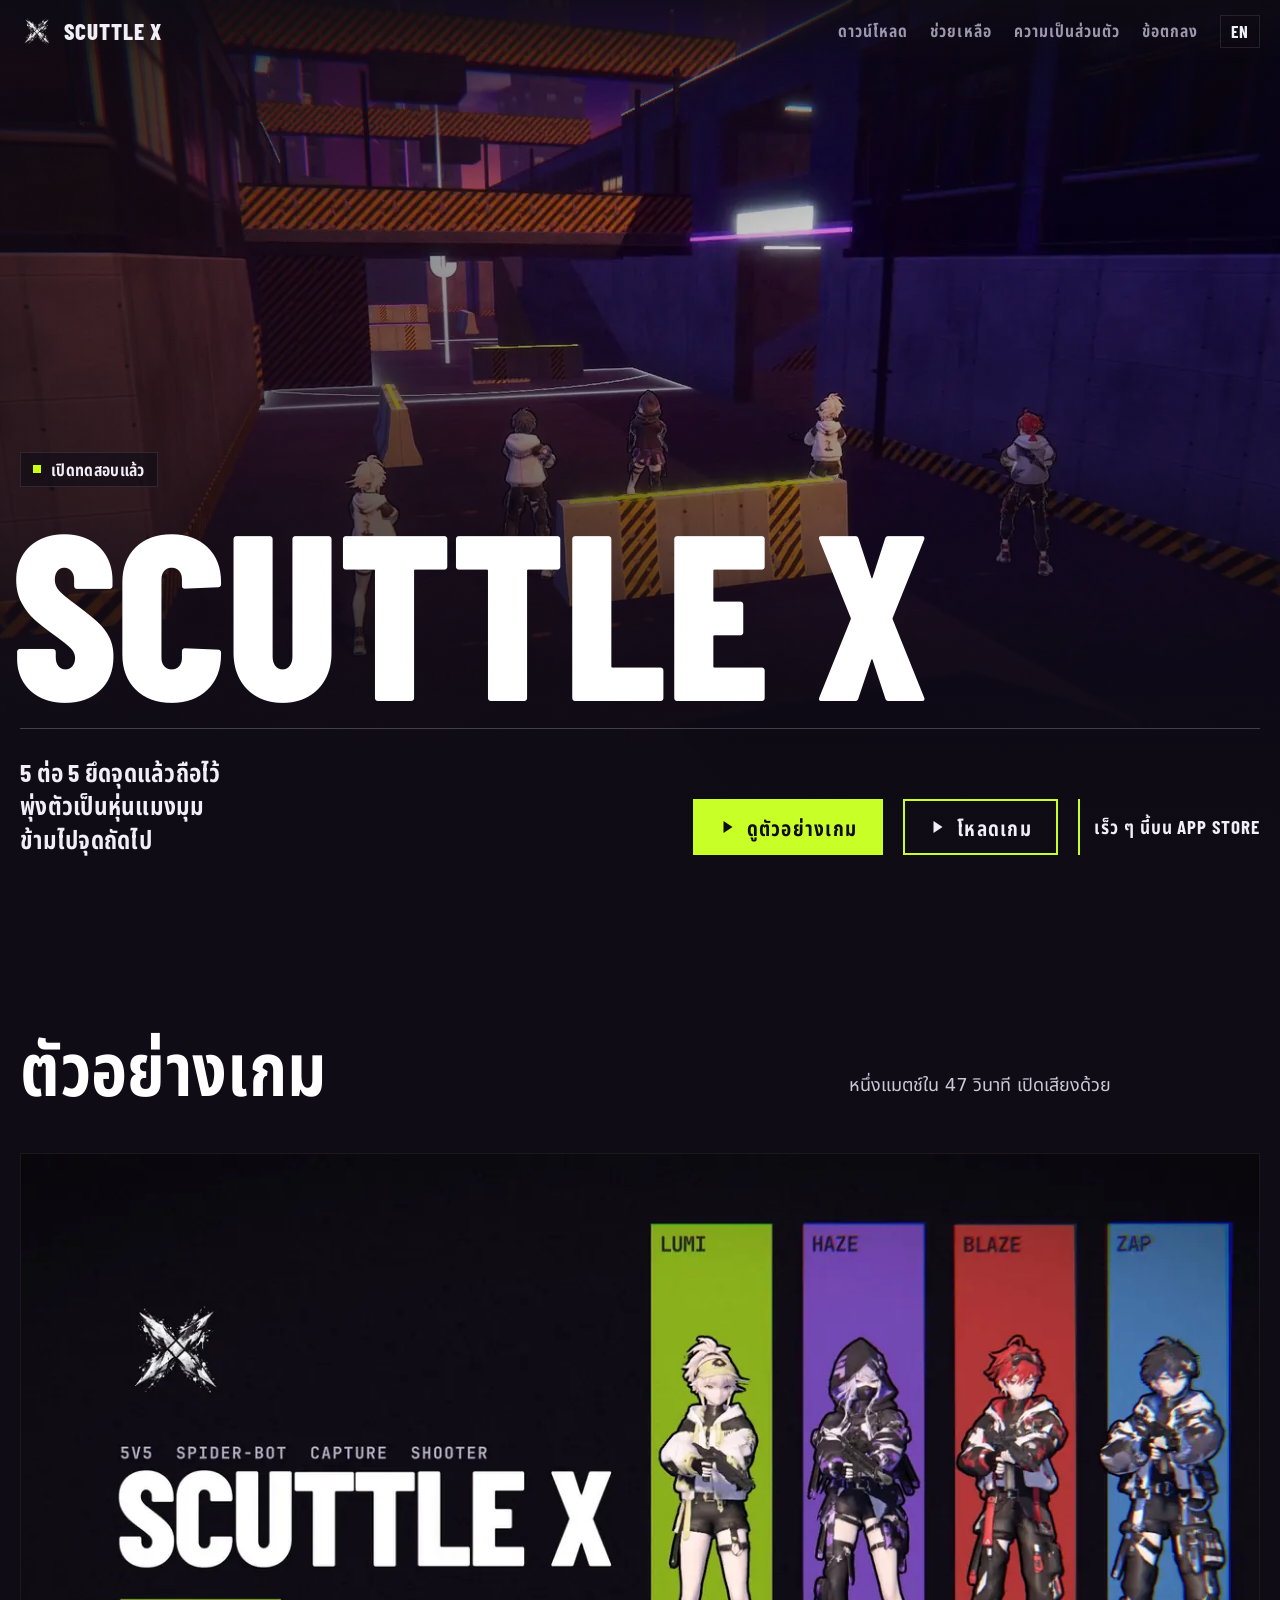
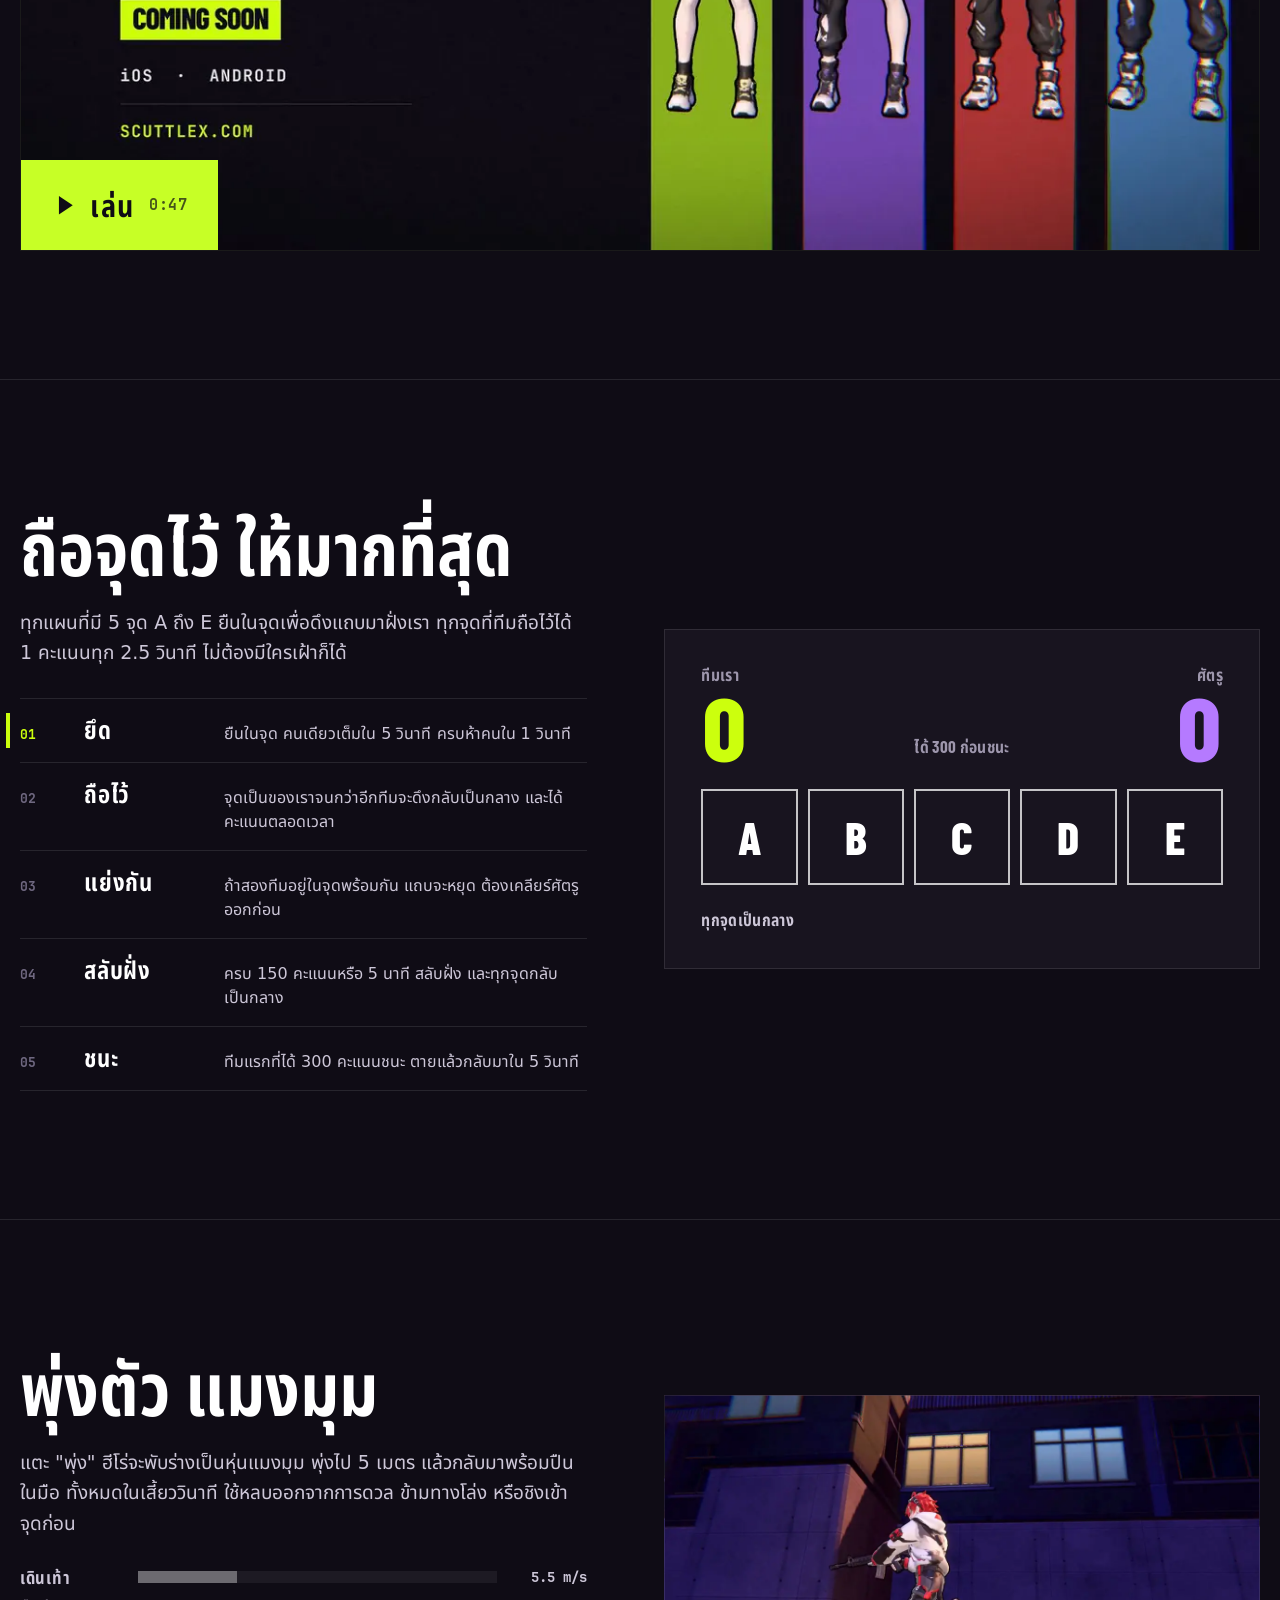
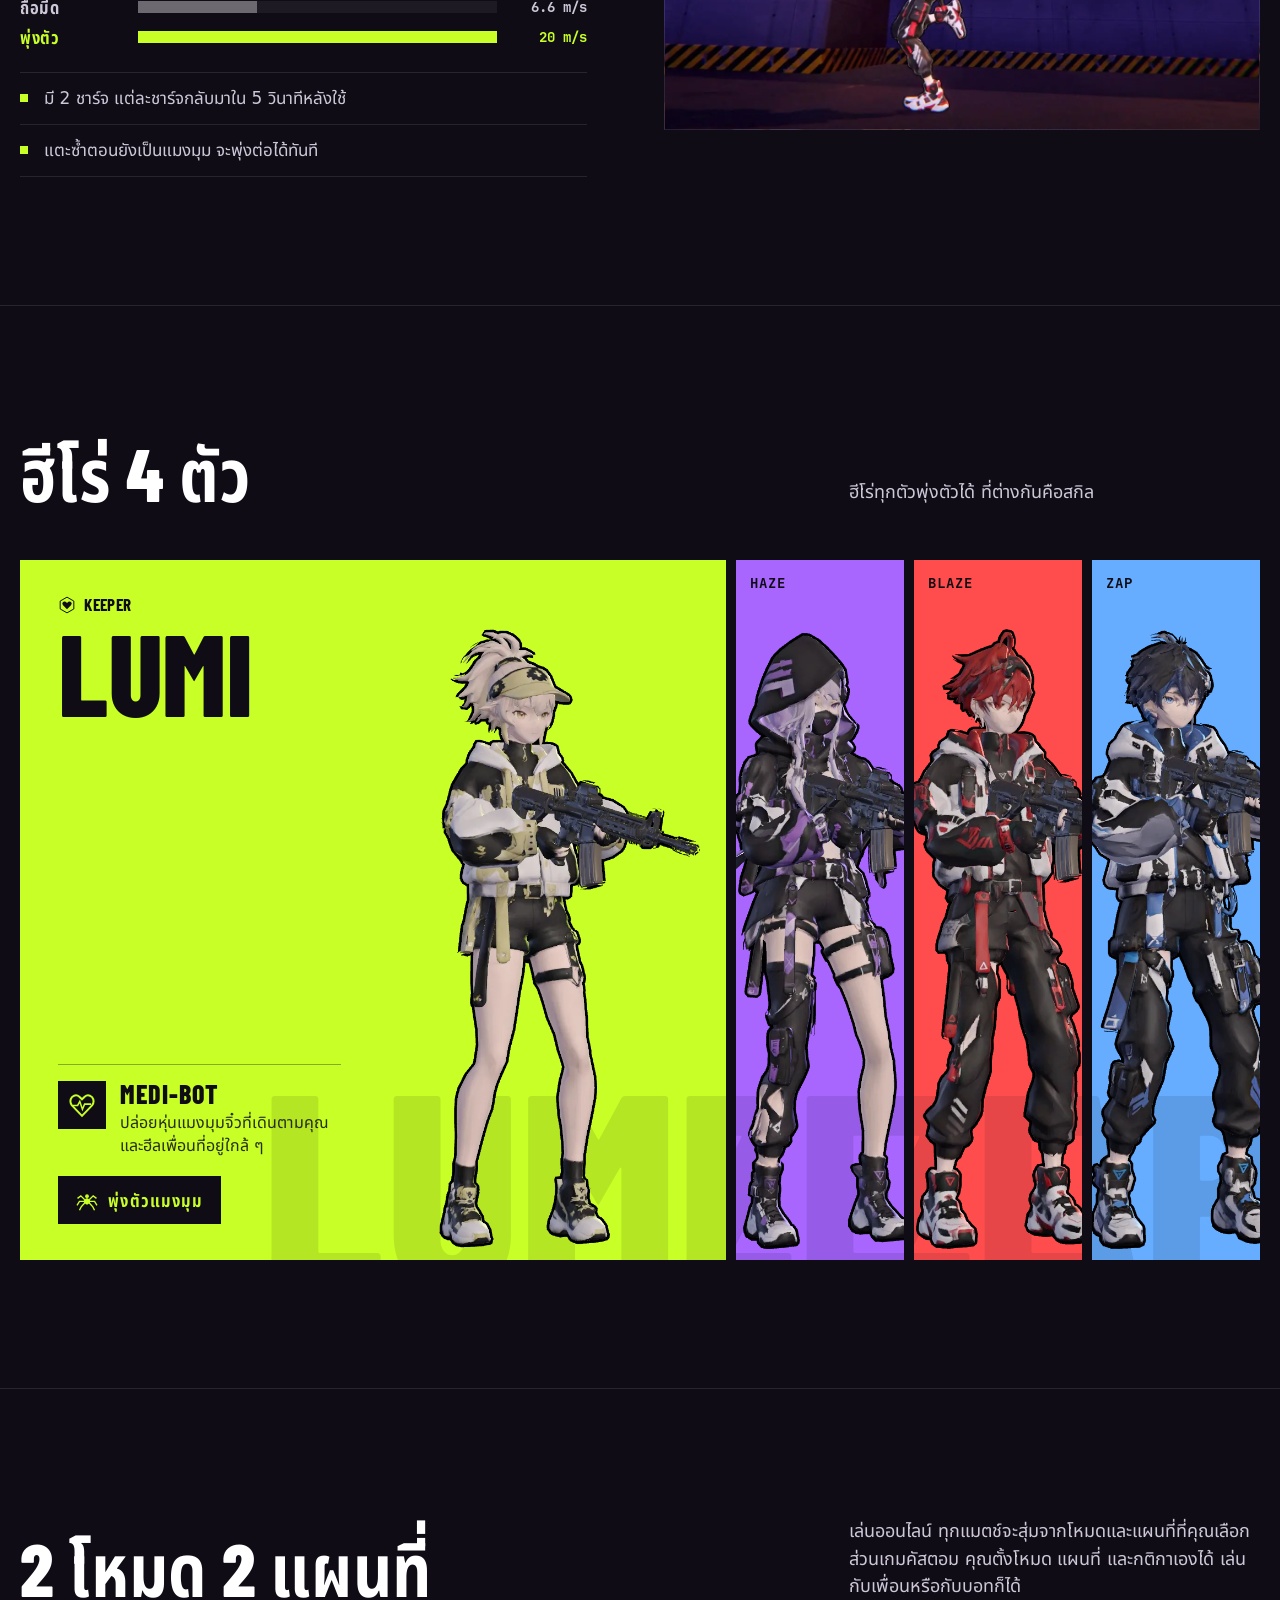
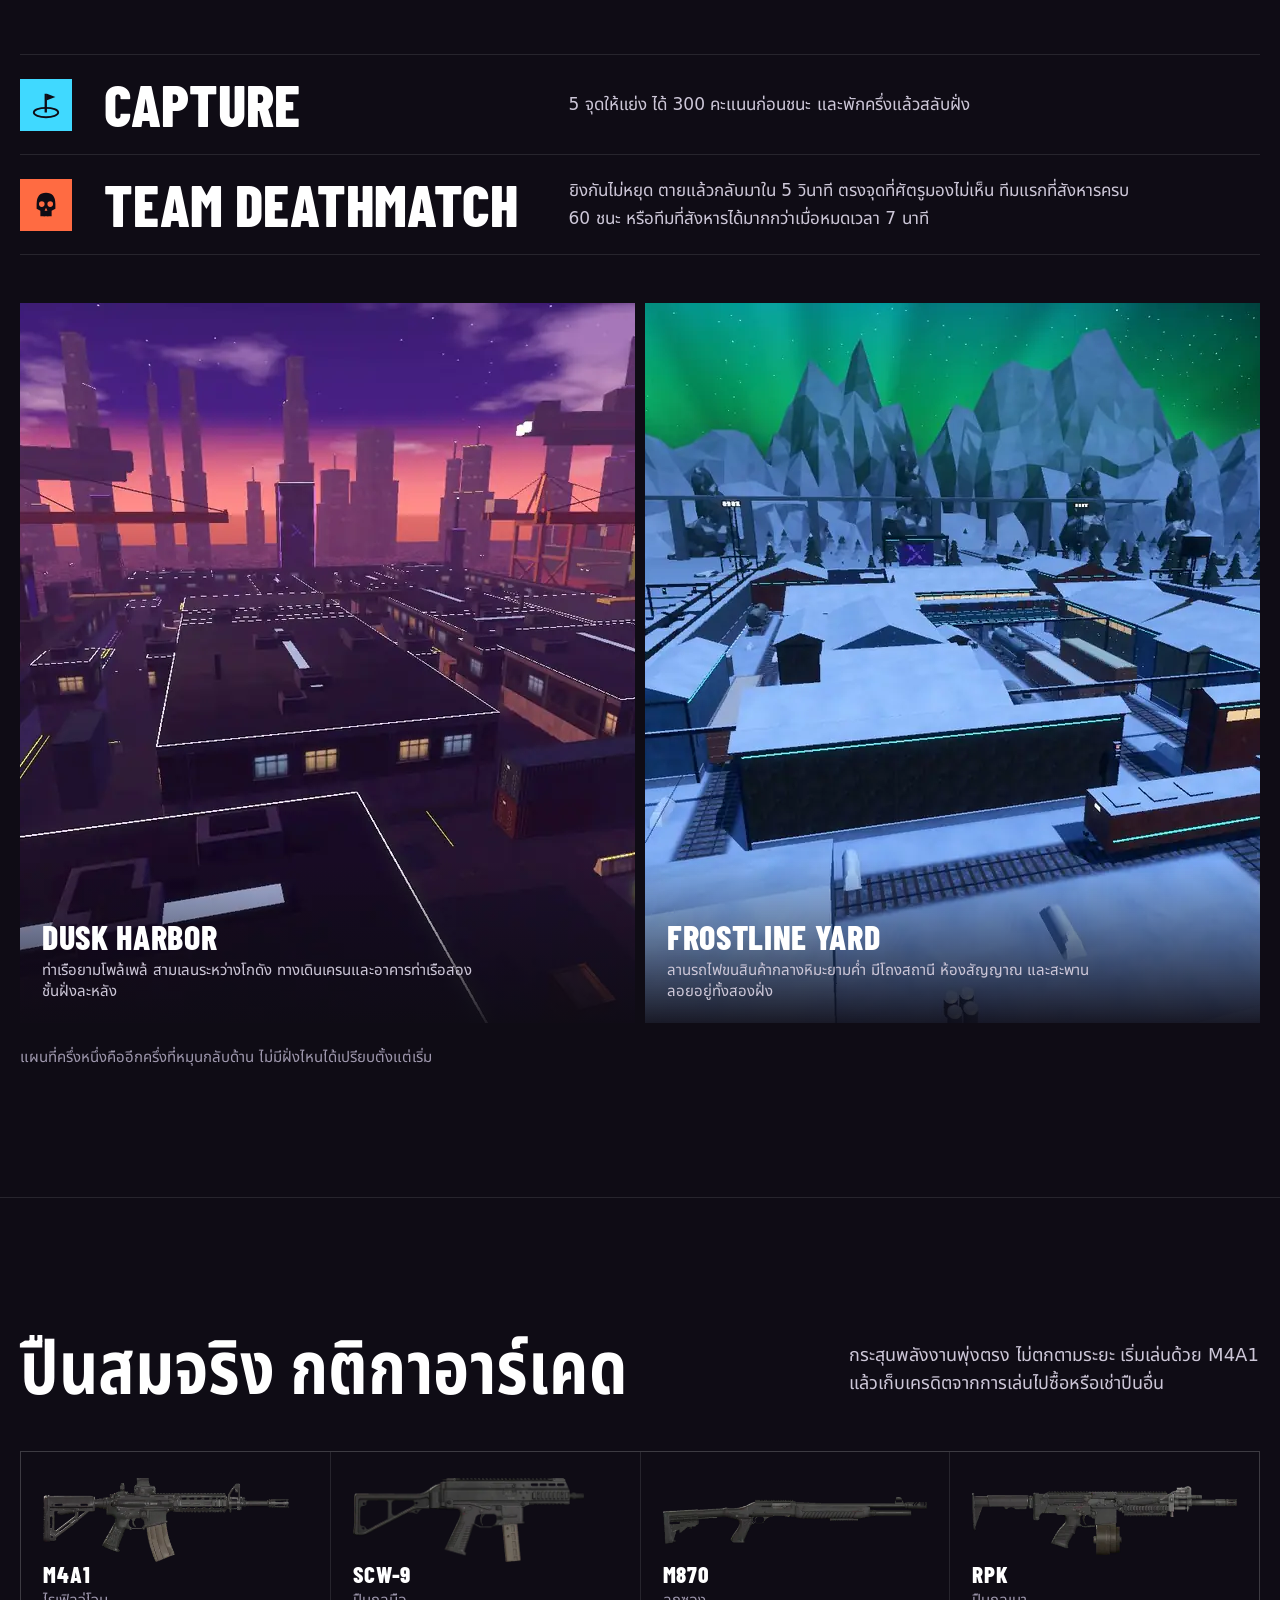
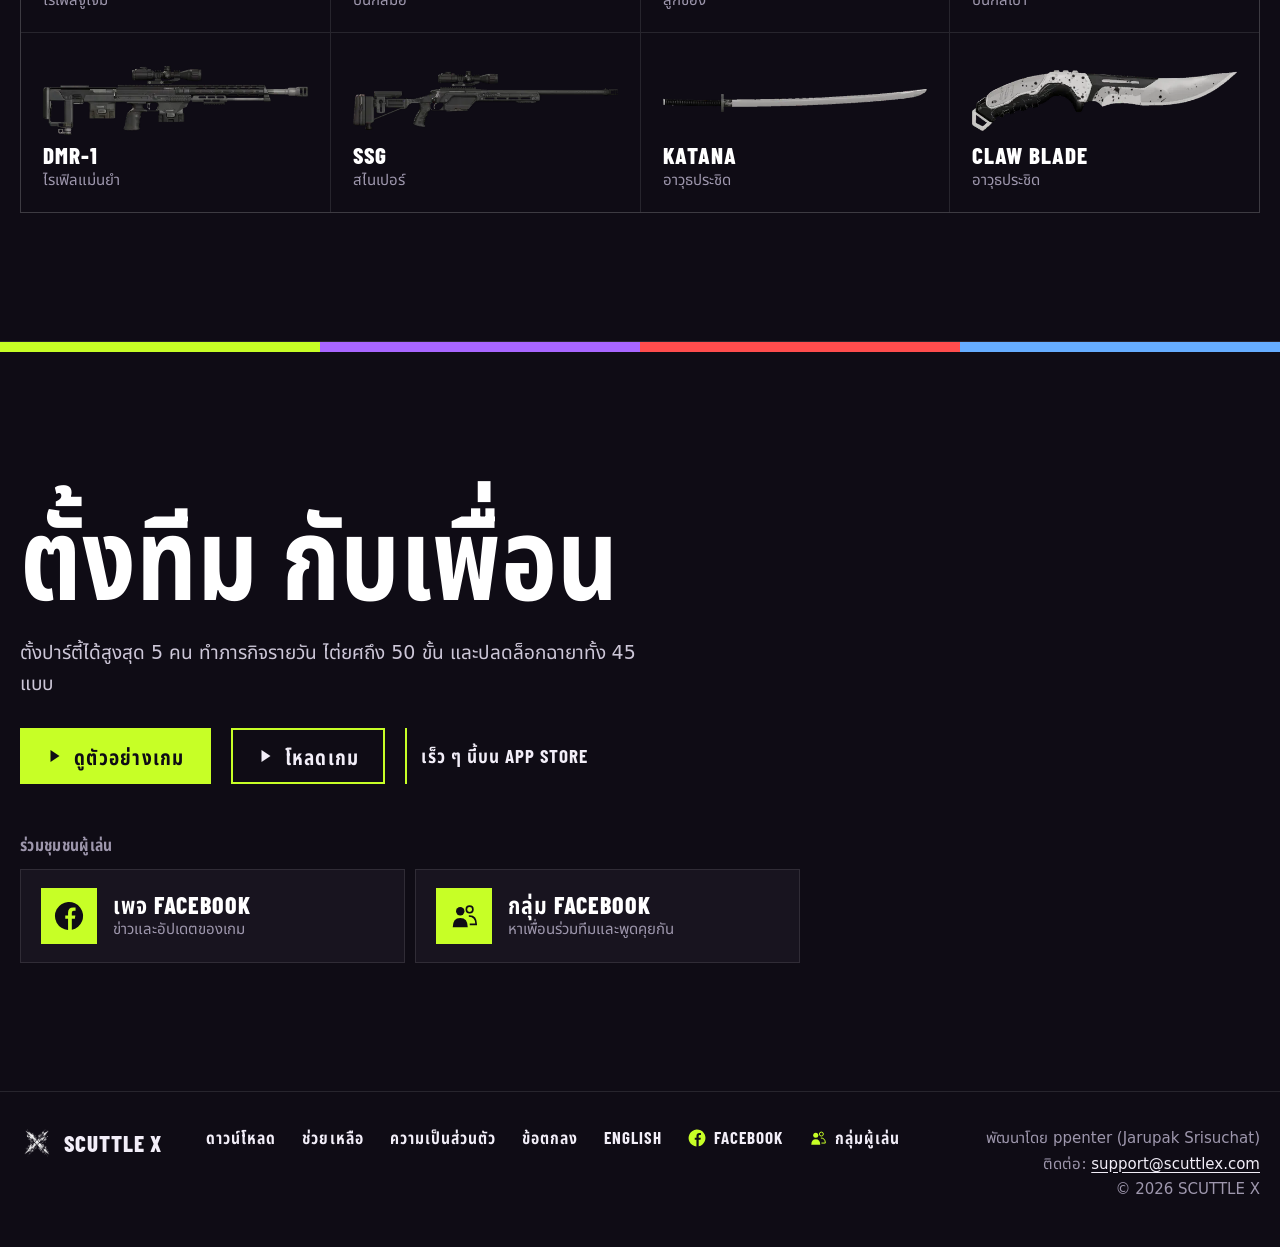
==== commit a5d8aa99: "Website" ====
--- a/th/index.html
+++ b/th/index.html
@@ -3,22 +3,22 @@
 <head>
 <meta charset="utf-8">
 <meta name="viewport" content="width=device-width, initial-scale=1, viewport-fit=cover">
-<title>SCUTTLE X · เกมยิง 5v5 แปลงร่างเป็นหุ่นแมงมุม</title>
-<meta name="description" content="SCUTTLE X: เกมยิงวางระเบิด 5v5 ที่ฮีโร่ทุกตัวแปลงร่างเป็นหุ่นแมงมุมได้">
-<meta name="theme-color" content="#0d0a1f">
+<title>SCUTTLE X · เกมยิงยึดจุด 5v5 หุ่นแมงมุม</title>
+<meta name="description" content="SCUTTLE X: เกมยิงยึดจุด 5v5 ที่ฮีโร่ทุกตัวพุ่งตัวเป็นหุ่นแมงมุมได้">
+<meta name="theme-color" content="#0f0c15">
 <link rel="canonical" href="https://scuttlex.com/th/">
 <link rel="alternate" hreflang="en" href="https://scuttlex.com/">
 <link rel="alternate" hreflang="th" href="https://scuttlex.com/th/">
 <meta property="og:type" content="website">
-<meta property="og:title" content="SCUTTLE X · เกมยิง 5v5 แปลงร่างเป็นหุ่นแมงมุม">
-<meta property="og:description" content="SCUTTLE X: เกมยิงวางระเบิด 5v5 ที่ฮีโร่ทุกตัวแปลงร่างเป็นหุ่นแมงมุมได้">
+<meta property="og:title" content="SCUTTLE X · เกมยิงยึดจุด 5v5 หุ่นแมงมุม">
+<meta property="og:description" content="SCUTTLE X: เกมยิงยึดจุด 5v5 ที่ฮีโร่ทุกตัวพุ่งตัวเป็นหุ่นแมงมุมได้">
 <meta property="og:image" content="https://scuttlex.com/media/og.jpg">
 <meta property="og:url" content="https://scuttlex.com/th/">
 <meta name="twitter:card" content="summary_large_image">
 <link rel="icon" href="../favicon.png">
 <link rel="apple-touch-icon" href="../media/apple-touch-icon.png">
-<link rel="preload" href="../fonts/BarlowCondensed-Bold.woff" as="font" type="font/woff" crossorigin>
-<link rel="preload" href="../media/hero_medic.webp" as="image" type="image/webp" fetchpriority="high">
+<link rel="preload" href="../fonts/BarlowCondensed-ExtraBold.woff" as="font" type="font/woff" crossorigin>
+<link rel="preload" href="../media/hero_poster.webp" as="image" type="image/webp" fetchpriority="high">
 <link rel="stylesheet" href="../style.css">
 <script>document.documentElement.classList.add("js");try{var c={medic:"#c7ff26",ghost:"#a866ff",recon:"#ff4d4d",technical:"#66adff"}[localStorage.getItem("sx-hero")];if(c)document.documentElement.style.setProperty("--hero",c)}catch(e){}</script>
 </head>
@@ -29,137 +29,164 @@
 <nav class="nav"><a href="download.html">ดาวน์โหลด</a><a href="support.html">ช่วยเหลือ</a><a href="privacy.html">ความเป็นส่วนตัว</a><a href="terms.html">ข้อตกลง</a><a class="lang" href="../" hreflang="en" lang="en">EN</a></nav>
 </div></header>
 <main id="main">
-<section class="stage" aria-labelledby="stage-title">
-<div class="stage-copy">
-<h1 class="word" id="stage-title">SCUTTLE X</h1>
-<p class="pitch"><span class="nw">เกมยิง 5v5</span> <span class="nw">วางระเบิดและเดธแมตช์</span> <span class="nw">ที่ฮีโร่ทุกตัว</span> <span class="nw">แปลงร่างเป็นหุ่นแมงมุมได้</span></p>
-</div>
-<div class="cta stage-cta">
+<section class="hero" aria-labelledby="hero-title">
+<div class="hero-film" aria-hidden="true">
+<video data-loop data-src="../media/hero_loop.mp4" poster="../media/hero_poster.webp" muted loop playsinline preload="none"></video>
+</div>
+<div class="hero-copy">
+<a class="beta-chip" href="download.html"><i></i>เปิดทดสอบแล้ว</a>
+<h1 class="wordmark" id="hero-title"><span>SCUTTLE X</span></h1>
+<div class="hero-foot">
+<p class="pitch"><span class="nw">5 ต่อ 5</span> <span class="nw">ยึดจุดแล้วถือไว้</span> <span class="nw">พุ่งตัวเป็นหุ่นแมงมุม</span> <span class="nw">ข้ามไปจุดถัดไป</span></p>
+<div class="cta">
 <a class="btn" href="#trailer" data-play><svg class="i" viewBox="0 0 64 64" aria-hidden="true" focusable="false"><polygon points="18,8 54,32 18,56" fill="currentColor"/></svg>ดูตัวอย่างเกม</a>
 <a class="btn btn-ghost" href="download.html"><svg class="i" viewBox="0 0 64 64" aria-hidden="true" focusable="false"><polygon points="18,8 54,32 18,56" fill="currentColor"/></svg>โหลดเกม</a>
 <span class="soon">เร็ว ๆ นี้บน App Store</span>
 </div>
-
-<div class="arena" data-arena>
-<div class="floor" aria-hidden="true"></div>
-<p class="bigname" aria-hidden="true" data-bigname>LUMI</p>
-<div class="ring" aria-hidden="true"><i></i></div>
-<div class="beam" aria-hidden="true"></div>
-<img class="still" data-still src="../media/hero_medic.webp" width="690" height="1220" alt="LUMI สาย Keeper">
-<canvas class="gl" data-gl aria-hidden="true"></canvas>
-<button class="morph" type="button" data-morph aria-pressed="false" data-on="ร่างต่อสู้" data-off="ร่างแมงมุม">
-<span class="morph-ring"><svg class="i" viewBox="0 0 64 64" aria-hidden="true" focusable="false"><polygon points="40.66,41 32,46 23.34,41 23.34,31 32,26 40.66,31" fill="currentColor"/> <circle cx="32" cy="21" r="5.5" fill="currentColor"/> <polyline points="24,30 14,20 6,26" fill="none" stroke="currentColor" stroke-width="4" stroke-linecap="square" stroke-linejoin="miter"/> <polyline points="23,36 10,36 4,46" fill="none" stroke="currentColor" stroke-width="4" stroke-linecap="square" stroke-linejoin="miter"/> <polyline points="24,42 15,52 11,60" fill="none" stroke="currentColor" stroke-width="4" stroke-linecap="square" stroke-linejoin="miter"/> <polyline points="40,30 50,20 58,26" fill="none" stroke="currentColor" stroke-width="4" stroke-linecap="square" stroke-linejoin="miter"/> <polyline points="41,36 54,36 60,46" fill="none" stroke="currentColor" stroke-width="4" stroke-linecap="square" stroke-linejoin="miter"/> <polyline points="40,42 49,52 53,60" fill="none" stroke="currentColor" stroke-width="4" stroke-linecap="square" stroke-linejoin="miter"/></svg><svg class="i" viewBox="0 0 64 64" aria-hidden="true" focusable="false"><polygon points="2,28 14,26 17,29 17,39 11,44 2,44" fill="currentColor"/><polygon points="15,26 45,26 48,23 54,23 54,27 63,27 63,32 48,32 45,35 15,35" fill="currentColor"/><polygon points="24,34 31,34 28,47 21,47" fill="currentColor"/><polygon points="35,34 42,34 45,45 39,46" fill="currentColor"/><polygon points="24,19 40,19 40,23 24,23" fill="currentColor"/><polygon points="28,22 31,22 31,27 28,27" fill="currentColor"/></svg></span><span class="morph-label" data-morph-label>ร่างแมงมุม</span>
-</button>
-</div>
-
-<div class="squad" role="radiogroup" aria-label="ฮีโร่">
-<button type="button" role="radio" aria-checked="true" style="--c:#c7ff26" data-hero="medic" data-color="#c7ff26" data-name="LUMI" data-alt="LUMI สาย Keeper" data-spider-alt="หุ่นแมงมุมของ LUMI" data-skill="MEDI-BOT" data-desc="ปล่อยหุ่นแมงมุมจิ๋วที่เดินตามคุณ และฮีลเพื่อนที่อยู่ใกล้ ๆ"><img src="../media/portrait_medic.webp" width="96" height="96" alt=""><b>LUMI</b><span class="cls"><svg class="i" viewBox="0 0 64 64" aria-hidden="true" focusable="false"><polygon points="56.25,46 32,60 7.75,46 7.75,18 32,4 56.25,18" fill="none" stroke="currentColor" stroke-width="3.5" stroke-linejoin="miter"/> <path d="M32 47 L18 33 Q13 27.5 17 22.5 Q23 16 32 24.5 Q41 16 47 22.5 Q51 27.5 46 33 Z" fill="currentColor"/></svg>KEEPER</span></button>
-<button type="button" role="radio" aria-checked="false" style="--c:#a866ff" data-hero="ghost" data-color="#a866ff" data-name="HAZE" data-alt="HAZE สาย Lurker" data-spider-alt="หุ่นแมงมุมของ HAZE" data-skill="CLOAK" data-desc="ล่องหน 6 วินาที ศัตรูเห็นแค่ประกายจาง ๆ และยิงเมื่อไรก็กลับมาเห็นตัว"><img src="../media/portrait_ghost.webp" width="96" height="96" alt=""><b>HAZE</b><span class="cls"><svg class="i" viewBox="0 0 64 64" aria-hidden="true" focusable="false"><polygon points="56.25,46 32,60 7.75,46 7.75,18 32,4 56.25,18" fill="none" stroke="currentColor" stroke-width="3.5" stroke-linejoin="miter"/> <path d="M14 28 Q32 12 50 28" fill="none" stroke="currentColor" stroke-width="5" stroke-linecap="square" stroke-linejoin="miter"/> <polygon points="15,35 29,30 28,40" fill="currentColor"/> <polygon points="49,35 35,30 36,40" fill="currentColor"/></svg>LURKER</span></button>
-<button type="button" role="radio" aria-checked="false" style="--c:#ff4d4d" data-hero="recon" data-color="#ff4d4d" data-name="BLAZE" data-alt="BLAZE สาย Hunter" data-spider-alt="หุ่นแมงมุมของ BLAZE" data-skill="SCAN" data-desc="กวาดคลื่นโซนาร์ไปข้างหน้า 30 เมตร ทะลุกำแพง ศัตรูที่ใกล้เป้าเล็งที่สุดจะถูกเห็นทั้งทีม"><img src="../media/portrait_recon.webp" width="96" height="96" alt=""><b>BLAZE</b><span class="cls"><svg class="i" viewBox="0 0 64 64" aria-hidden="true" focusable="false"><polygon points="56.25,46 32,60 7.75,46 7.75,18 32,4 56.25,18" fill="none" stroke="currentColor" stroke-width="3.5" stroke-linejoin="miter"/> <path d="M29 14 Q31 33 15 50 Q24 32 29 14 Z" fill="currentColor"/> <path d="M39 14 Q41 33 25 50 Q34 32 39 14 Z" fill="currentColor"/> <path d="M49 14 Q51 33 35 50 Q44 32 49 14 Z" fill="currentColor"/></svg>HUNTER</span></button>
-<button type="button" role="radio" aria-checked="false" style="--c:#66adff" data-hero="technical" data-color="#66adff" data-name="ZAP" data-alt="ZAP สาย Weaver" data-spider-alt="หุ่นแมงมุมของ ZAP" data-skill="BARRIER" data-desc="ตั้งกำแพงพลังงานที่กันกระสุนได้ แต่คนเดินทะลุผ่านได้"><img src="../media/portrait_technical.webp" width="96" height="96" alt=""><b>ZAP</b><span class="cls"><svg class="i" viewBox="0 0 64 64" aria-hidden="true" focusable="false"><polygon points="56.25,46 32,60 7.75,46 7.75,18 32,4 56.25,18" fill="none" stroke="currentColor" stroke-width="3.5" stroke-linejoin="miter"/> <polyline points="32,32 49.32,42" fill="none" stroke="currentColor" stroke-width="2.6" stroke-linecap="square" stroke-linejoin="miter"/> <polyline points="32,32 32,52" fill="none" stroke="currentColor" stroke-width="2.6" stroke-linecap="square" stroke-linejoin="miter"/> <polyline points="32,32 14.68,42" fill="none" stroke="currentColor" stroke-width="2.6" stroke-linecap="square" stroke-linejoin="miter"/> <polyline points="32,32 14.68,22" fill="none" stroke="currentColor" stroke-width="2.6" stroke-linecap="square" stroke-linejoin="miter"/> <polyline points="32,32 32,12" fill="none" stroke="currentColor" stroke-width="2.6" stroke-linecap="square" stroke-linejoin="miter"/> <polyline points="32,32 49.32,22" fill="none" stroke="currentColor" stroke-width="2.6" stroke-linecap="square" stroke-linejoin="miter"/> <polygon points="39.79,36.5 32,41 24.21,36.5 24.21,27.5 32,23 39.79,27.5" fill="none" stroke="currentColor" stroke-width="2.6" stroke-linejoin="miter"/> <polygon points="46.72,40.5 32,49 17.28,40.5 17.28,23.5 32,15 46.72,23.5" fill="none" stroke="currentColor" stroke-width="2.6" stroke-linejoin="miter"/></svg>WEAVER</span></button>
-</div>
-
-<div class="skill" aria-live="polite">
-<span class="skill-icon" data-skill-icon><span data-k="medic"><svg class="i" viewBox="0 0 64 64" aria-hidden="true" focusable="false"><path d="M32 57 L9 33 Q2 23 9 14 Q18 6 26 13 L32 19 L38 13 Q46 6 55 14 Q62 23 55 33 Z" fill="none" stroke="currentColor" stroke-width="4.5" stroke-linecap="square" stroke-linejoin="miter"/> <polyline points="13,33 22,33 27,24 33,42 38,30 51,30" fill="none" stroke="currentColor" stroke-width="3.5" stroke-linecap="square" stroke-linejoin="miter"/></svg></span><span data-k="ghost" hidden><svg class="i" viewBox="0 0 64 64" aria-hidden="true" focusable="false"><path d="M4 32 Q32 6 60 32 Q32 58 4 32 Z" fill="none" stroke="currentColor" stroke-width="5" stroke-linecap="square" stroke-linejoin="miter"/> <circle cx="32" cy="32" r="7" fill="currentColor"/> <polyline points="12,54 52,10" fill="none" stroke="currentColor" stroke-width="5" stroke-linecap="square" stroke-linejoin="miter"/></svg></span><span data-k="recon" hidden><svg class="i" viewBox="0 0 64 64" aria-hidden="true" focusable="false"><polyline points="32,58 4,30" fill="none" stroke="currentColor" stroke-width="4" stroke-linecap="square" stroke-linejoin="miter"/> <polyline points="32,58 60,30" fill="none" stroke="currentColor" stroke-width="4" stroke-linecap="square" stroke-linejoin="miter"/> <path d="M3.72 29.72 A40 40 0 0 1 60.28 29.72" fill="none" stroke="currentColor" stroke-width="4" stroke-linecap="butt"/> <path d="M15.03 41.03 A24 24 0 0 1 48.97 41.03" fill="none" stroke="currentColor" stroke-width="3" stroke-linecap="butt"/> <circle cx="32" cy="58" r="3.5" fill="currentColor"/> <circle cx="41" cy="28" r="5" fill="currentColor"/></svg></span><span data-k="technical" hidden><svg class="i" viewBox="0 0 64 64" aria-hidden="true" focusable="false"><polygon points="31.09,27.25 22,32.5 12.91,27.25 12.91,16.75 22,11.5 31.09,16.75" fill="none" stroke="currentColor" stroke-width="3.5" stroke-linejoin="miter"/> <polygon points="51.09,27.25 42,32.5 32.91,27.25 32.91,16.75 42,11.5 51.09,16.75" fill="none" stroke="currentColor" stroke-width="3.5" stroke-linejoin="miter"/> <polygon points="21.09,44.25 12,49.5 2.91,44.25 2.91,33.75 12,28.5 21.09,33.75" fill="none" stroke="currentColor" stroke-width="3.5" stroke-linejoin="miter"/> <polygon points="41.09,44.25 32,49.5 22.91,44.25 22.91,33.75 32,28.5 41.09,33.75" fill="none" stroke="currentColor" stroke-width="3.5" stroke-linejoin="miter"/> <polygon points="61.09,44.25 52,49.5 42.91,44.25 42.91,33.75 52,28.5 61.09,33.75" fill="none" stroke="currentColor" stroke-width="3.5" stroke-linejoin="miter"/> <polyline points="4,56 60,56" fill="none" stroke="currentColor" stroke-width="4" stroke-linecap="square" stroke-linejoin="miter"/></svg></span></span>
-<p><b data-skill-name>MEDI-BOT</b><span data-skill-desc>ปล่อยหุ่นแมงมุมจิ๋วที่เดินตามคุณ และฮีลเพื่อนที่อยู่ใกล้ ๆ</span></p>
-</div>
-</section>
-
-<div class="ticker" aria-hidden="true"><div class="ticker-track"><span class="tw">วางระเบิด</span><svg class="i" viewBox="0 0 64 64" aria-hidden="true" focusable="false"><polygon points="40.66,41 32,46 23.34,41 23.34,31 32,26 40.66,31" fill="currentColor"/> <circle cx="32" cy="21" r="5.5" fill="currentColor"/> <polyline points="24,30 14,20 6,26" fill="none" stroke="currentColor" stroke-width="4" stroke-linecap="square" stroke-linejoin="miter"/> <polyline points="23,36 10,36 4,46" fill="none" stroke="currentColor" stroke-width="4" stroke-linecap="square" stroke-linejoin="miter"/> <polyline points="24,42 15,52 11,60" fill="none" stroke="currentColor" stroke-width="4" stroke-linecap="square" stroke-linejoin="miter"/> <polyline points="40,30 50,20 58,26" fill="none" stroke="currentColor" stroke-width="4" stroke-linecap="square" stroke-linejoin="miter"/> <polyline points="41,36 54,36 60,46" fill="none" stroke="currentColor" stroke-width="4" stroke-linecap="square" stroke-linejoin="miter"/> <polyline points="40,42 49,52 53,60" fill="none" stroke="currentColor" stroke-width="4" stroke-linecap="square" stroke-linejoin="miter"/></svg><span class="tw solid">กู้ระเบิด</span><svg class="i" viewBox="0 0 64 64" aria-hidden="true" focusable="false"><polygon points="40.66,41 32,46 23.34,41 23.34,31 32,26 40.66,31" fill="currentColor"/> <circle cx="32" cy="21" r="5.5" fill="currentColor"/> <polyline points="24,30 14,20 6,26" fill="none" stroke="currentColor" stroke-width="4" stroke-linecap="square" stroke-linejoin="miter"/> <polyline points="23,36 10,36 4,46" fill="none" stroke="currentColor" stroke-width="4" stroke-linecap="square" stroke-linejoin="miter"/> <polyline points="24,42 15,52 11,60" fill="none" stroke="currentColor" stroke-width="4" stroke-linecap="square" stroke-linejoin="miter"/> <polyline points="40,30 50,20 58,26" fill="none" stroke="currentColor" stroke-width="4" stroke-linecap="square" stroke-linejoin="miter"/> <polyline points="41,36 54,36 60,46" fill="none" stroke="currentColor" stroke-width="4" stroke-linecap="square" stroke-linejoin="miter"/> <polyline points="40,42 49,52 53,60" fill="none" stroke="currentColor" stroke-width="4" stroke-linecap="square" stroke-linejoin="miter"/></svg><span class="tw">แปลงร่าง</span><svg class="i" viewBox="0 0 64 64" aria-hidden="true" focusable="false"><polygon points="40.66,41 32,46 23.34,41 23.34,31 32,26 40.66,31" fill="currentColor"/> <circle cx="32" cy="21" r="5.5" fill="currentColor"/> <polyline points="24,30 14,20 6,26" fill="none" stroke="currentColor" stroke-width="4" stroke-linecap="square" stroke-linejoin="miter"/> <polyline points="23,36 10,36 4,46" fill="none" stroke="currentColor" stroke-width="4" stroke-linecap="square" stroke-linejoin="miter"/> <polyline points="24,42 15,52 11,60" fill="none" stroke="currentColor" stroke-width="4" stroke-linecap="square" stroke-linejoin="miter"/> <polyline points="40,30 50,20 58,26" fill="none" stroke="currentColor" stroke-width="4" stroke-linecap="square" stroke-linejoin="miter"/> <polyline points="41,36 54,36 60,46" fill="none" stroke="currentColor" stroke-width="4" stroke-linecap="square" stroke-linejoin="miter"/> <polyline points="40,42 49,52 53,60" fill="none" stroke="currentColor" stroke-width="4" stroke-linecap="square" stroke-linejoin="miter"/></svg><span class="tw solid">พลิกเกม</span><svg class="i" viewBox="0 0 64 64" aria-hidden="true" focusable="false"><polygon points="40.66,41 32,46 23.34,41 23.34,31 32,26 40.66,31" fill="currentColor"/> <circle cx="32" cy="21" r="5.5" fill="currentColor"/> <polyline points="24,30 14,20 6,26" fill="none" stroke="currentColor" stroke-width="4" stroke-linecap="square" stroke-linejoin="miter"/> <polyline points="23,36 10,36 4,46" fill="none" stroke="currentColor" stroke-width="4" stroke-linecap="square" stroke-linejoin="miter"/> <polyline points="24,42 15,52 11,60" fill="none" stroke="currentColor" stroke-width="4" stroke-linecap="square" stroke-linejoin="miter"/> <polyline points="40,30 50,20 58,26" fill="none" stroke="currentColor" stroke-width="4" stroke-linecap="square" stroke-linejoin="miter"/> <polyline points="41,36 54,36 60,46" fill="none" stroke="currentColor" stroke-width="4" stroke-linecap="square" stroke-linejoin="miter"/> <polyline points="40,42 49,52 53,60" fill="none" stroke="currentColor" stroke-width="4" stroke-linecap="square" stroke-linejoin="miter"/></svg><span class="tw">5v5</span><svg class="i" viewBox="0 0 64 64" aria-hidden="true" focusable="false"><polygon points="40.66,41 32,46 23.34,41 23.34,31 32,26 40.66,31" fill="currentColor"/> <circle cx="32" cy="21" r="5.5" fill="currentColor"/> <polyline points="24,30 14,20 6,26" fill="none" stroke="currentColor" stroke-width="4" stroke-linecap="square" stroke-linejoin="miter"/> <polyline points="23,36 10,36 4,46" fill="none" stroke="currentColor" stroke-width="4" stroke-linecap="square" stroke-linejoin="miter"/> <polyline points="24,42 15,52 11,60" fill="none" stroke="currentColor" stroke-width="4" stroke-linecap="square" stroke-linejoin="miter"/> <polyline points="40,30 50,20 58,26" fill="none" stroke="currentColor" stroke-width="4" stroke-linecap="square" stroke-linejoin="miter"/> <polyline points="41,36 54,36 60,46" fill="none" stroke="currentColor" stroke-width="4" stroke-linecap="square" stroke-linejoin="miter"/> <polyline points="40,42 49,52 53,60" fill="none" stroke="currentColor" stroke-width="4" stroke-linecap="square" stroke-linejoin="miter"/></svg><span class="tw solid">TDM</span><svg class="i" viewBox="0 0 64 64" aria-hidden="true" focusable="false"><polygon points="40.66,41 32,46 23.34,41 23.34,31 32,26 40.66,31" fill="currentColor"/> <circle cx="32" cy="21" r="5.5" fill="currentColor"/> <polyline points="24,30 14,20 6,26" fill="none" stroke="currentColor" stroke-width="4" stroke-linecap="square" stroke-linejoin="miter"/> <polyline points="23,36 10,36 4,46" fill="none" stroke="currentColor" stroke-width="4" stroke-linecap="square" stroke-linejoin="miter"/> <polyline points="24,42 15,52 11,60" fill="none" stroke="currentColor" stroke-width="4" stroke-linecap="square" stroke-linejoin="miter"/> <polyline points="40,30 50,20 58,26" fill="none" stroke="currentColor" stroke-width="4" stroke-linecap="square" stroke-linejoin="miter"/> <polyline points="41,36 54,36 60,46" fill="none" stroke="currentColor" stroke-width="4" stroke-linecap="square" stroke-linejoin="miter"/> <polyline points="40,42 49,52 53,60" fill="none" stroke="currentColor" stroke-width="4" stroke-linecap="square" stroke-linejoin="miter"/></svg><span class="tw">วางระเบิด</span><svg class="i" viewBox="0 0 64 64" aria-hidden="true" focusable="false"><polygon points="40.66,41 32,46 23.34,41 23.34,31 32,26 40.66,31" fill="currentColor"/> <circle cx="32" cy="21" r="5.5" fill="currentColor"/> <polyline points="24,30 14,20 6,26" fill="none" stroke="currentColor" stroke-width="4" stroke-linecap="square" stroke-linejoin="miter"/> <polyline points="23,36 10,36 4,46" fill="none" stroke="currentColor" stroke-width="4" stroke-linecap="square" stroke-linejoin="miter"/> <polyline points="24,42 15,52 11,60" fill="none" stroke="currentColor" stroke-width="4" stroke-linecap="square" stroke-linejoin="miter"/> <polyline points="40,30 50,20 58,26" fill="none" stroke="currentColor" stroke-width="4" stroke-linecap="square" stroke-linejoin="miter"/> <polyline points="41,36 54,36 60,46" fill="none" stroke="currentColor" stroke-width="4" stroke-linecap="square" stroke-linejoin="miter"/> <polyline points="40,42 49,52 53,60" fill="none" stroke="currentColor" stroke-width="4" stroke-linecap="square" stroke-linejoin="miter"/></svg><span class="tw solid">กู้ระเบิด</span><svg class="i" viewBox="0 0 64 64" aria-hidden="true" focusable="false"><polygon points="40.66,41 32,46 23.34,41 23.34,31 32,26 40.66,31" fill="currentColor"/> <circle cx="32" cy="21" r="5.5" fill="currentColor"/> <polyline points="24,30 14,20 6,26" fill="none" stroke="currentColor" stroke-width="4" stroke-linecap="square" stroke-linejoin="miter"/> <polyline points="23,36 10,36 4,46" fill="none" stroke="currentColor" stroke-width="4" stroke-linecap="square" stroke-linejoin="miter"/> <polyline points="24,42 15,52 11,60" fill="none" stroke="currentColor" stroke-width="4" stroke-linecap="square" stroke-linejoin="miter"/> <polyline points="40,30 50,20 58,26" fill="none" stroke="currentColor" stroke-width="4" stroke-linecap="square" stroke-linejoin="miter"/> <polyline points="41,36 54,36 60,46" fill="none" stroke="currentColor" stroke-width="4" stroke-linecap="square" stroke-linejoin="miter"/> <polyline points="40,42 49,52 53,60" fill="none" stroke="currentColor" stroke-width="4" stroke-linecap="square" stroke-linejoin="miter"/></svg><span class="tw">แปลงร่าง</span><svg class="i" viewBox="0 0 64 64" aria-hidden="true" focusable="false"><polygon points="40.66,41 32,46 23.34,41 23.34,31 32,26 40.66,31" fill="currentColor"/> <circle cx="32" cy="21" r="5.5" fill="currentColor"/> <polyline points="24,30 14,20 6,26" fill="none" stroke="currentColor" stroke-width="4" stroke-linecap="square" stroke-linejoin="miter"/> <polyline points="23,36 10,36 4,46" fill="none" stroke="currentColor" stroke-width="4" stroke-linecap="square" stroke-linejoin="miter"/> <polyline points="24,42 15,52 11,60" fill="none" stroke="currentColor" stroke-width="4" stroke-linecap="square" stroke-linejoin="miter"/> <polyline points="40,30 50,20 58,26" fill="none" stroke="currentColor" stroke-width="4" stroke-linecap="square" stroke-linejoin="miter"/> <polyline points="41,36 54,36 60,46" fill="none" stroke="currentColor" stroke-width="4" stroke-linecap="square" stroke-linejoin="miter"/> <polyline points="40,42 49,52 53,60" fill="none" stroke="currentColor" stroke-width="4" stroke-linecap="square" stroke-linejoin="miter"/></svg><span class="tw solid">พลิกเกม</span><svg class="i" viewBox="0 0 64 64" aria-hidden="true" focusable="false"><polygon points="40.66,41 32,46 23.34,41 23.34,31 32,26 40.66,31" fill="currentColor"/> <circle cx="32" cy="21" r="5.5" fill="currentColor"/> <polyline points="24,30 14,20 6,26" fill="none" stroke="currentColor" stroke-width="4" stroke-linecap="square" stroke-linejoin="miter"/> <polyline points="23,36 10,36 4,46" fill="none" stroke="currentColor" stroke-width="4" stroke-linecap="square" stroke-linejoin="miter"/> <polyline points="24,42 15,52 11,60" fill="none" stroke="currentColor" stroke-width="4" stroke-linecap="square" stroke-linejoin="miter"/> <polyline points="40,30 50,20 58,26" fill="none" stroke="currentColor" stroke-width="4" stroke-linecap="square" stroke-linejoin="miter"/> <polyline points="41,36 54,36 60,46" fill="none" stroke="currentColor" stroke-width="4" stroke-linecap="square" stroke-linejoin="miter"/> <polyline points="40,42 49,52 53,60" fill="none" stroke="currentColor" stroke-width="4" stroke-linecap="square" stroke-linejoin="miter"/></svg><span class="tw">5v5</span><svg class="i" viewBox="0 0 64 64" aria-hidden="true" focusable="false"><polygon points="40.66,41 32,46 23.34,41 23.34,31 32,26 40.66,31" fill="currentColor"/> <circle cx="32" cy="21" r="5.5" fill="currentColor"/> <polyline points="24,30 14,20 6,26" fill="none" stroke="currentColor" stroke-width="4" stroke-linecap="square" stroke-linejoin="miter"/> <polyline points="23,36 10,36 4,46" fill="none" stroke="currentColor" stroke-width="4" stroke-linecap="square" stroke-linejoin="miter"/> <polyline points="24,42 15,52 11,60" fill="none" stroke="currentColor" stroke-width="4" stroke-linecap="square" stroke-linejoin="miter"/> <polyline points="40,30 50,20 58,26" fill="none" stroke="currentColor" stroke-width="4" stroke-linecap="square" stroke-linejoin="miter"/> <polyline points="41,36 54,36 60,46" fill="none" stroke="currentColor" stroke-width="4" stroke-linecap="square" stroke-linejoin="miter"/> <polyline points="40,42 49,52 53,60" fill="none" stroke="currentColor" stroke-width="4" stroke-linecap="square" stroke-linejoin="miter"/></svg><span class="tw solid">TDM</span><svg class="i" viewBox="0 0 64 64" aria-hidden="true" focusable="false"><polygon points="40.66,41 32,46 23.34,41 23.34,31 32,26 40.66,31" fill="currentColor"/> <circle cx="32" cy="21" r="5.5" fill="currentColor"/> <polyline points="24,30 14,20 6,26" fill="none" stroke="currentColor" stroke-width="4" stroke-linecap="square" stroke-linejoin="miter"/> <polyline points="23,36 10,36 4,46" fill="none" stroke="currentColor" stroke-width="4" stroke-linecap="square" stroke-linejoin="miter"/> <polyline points="24,42 15,52 11,60" fill="none" stroke="currentColor" stroke-width="4" stroke-linecap="square" stroke-linejoin="miter"/> <polyline points="40,30 50,20 58,26" fill="none" stroke="currentColor" stroke-width="4" stroke-linecap="square" stroke-linejoin="miter"/> <polyline points="41,36 54,36 60,46" fill="none" stroke="currentColor" stroke-width="4" stroke-linecap="square" stroke-linejoin="miter"/> <polyline points="40,42 49,52 53,60" fill="none" stroke="currentColor" stroke-width="4" stroke-linecap="square" stroke-linejoin="miter"/></svg></div></div>
-
-<section class="band trailer" id="trailer" aria-labelledby="trailer-title">
-<div class="wrap">
-<h2 id="trailer-title">วิดีโอ</h2>
-<div class="films">
-<figure class="film">
-<button class="player" type="button" data-trailer data-src="../media/trailer.mp4" aria-label="เล่นตัวอย่างเกม 30 วินาที">
+</div>
+</div>
+</section>
+
+<section class="sec theatre" id="trailer" aria-labelledby="trailer-title">
+<div class="wrap">
+<div class="sec-head">
+<h2 id="trailer-title">ตัวอย่างเกม</h2>
+<p class="aside">หนึ่งแมตช์ใน 47 วินาที เปิดเสียงด้วย</p>
+</div>
+<div class="player" data-trailer data-src="../media/trailer.mp4">
 <img src="../media/trailer_poster.webp" width="1280" height="720" alt="" loading="lazy" decoding="async">
-<span class="play"><svg class="i" viewBox="0 0 64 64" aria-hidden="true" focusable="false"><polygon points="18,8 54,32 18,56" fill="currentColor"/></svg></span>
-</button>
-<figcaption class="note"><b>ตัวอย่างเกม</b> 30 วินาที เปิดเสียงด้วย</figcaption>
-</figure>
-<figure class="film">
-<button class="player" type="button" data-trailer data-src="../media/story.mp4" aria-label="เล่นวิดีโอเรื่องราว 69 วินาที">
-<img src="../media/story_poster.webp" width="1280" height="720" alt="" loading="lazy" decoding="async">
-<span class="play"><svg class="i" viewBox="0 0 64 64" aria-hidden="true" focusable="false"><polygon points="18,8 54,32 18,56" fill="currentColor"/></svg></span>
-</button>
-<figcaption class="note"><b>เรื่องราว</b> 69 วินาที เอเจนต์เหล่านี้คือใคร และสู้กันไปเพื่ออะไร</figcaption>
-</figure>
-</div>
-</div>
-</section>
-
-<section class="band modes" aria-labelledby="modes-title">
-<div class="wrap">
-<h2 id="modes-title"><span class="nw">2 โหมด</span></h2>
-<p class="lede">เล่นออนไลน์ ทุกแมตช์จะสุ่มจากโหมดและแผนที่ที่คุณเลือก อย่างน้อยอย่างละสอง ส่วนเล่นกับบอท จะเลือกแค่อย่างเดียวก็ได้</p>
-<div class="duel">
-<div class="side bomb"><img src="../media/map_harbor.webp" width="1280" height="720" alt="" loading="lazy" decoding="async"><p class="name"><b>BOMB</b><span>ชนะก่อน 5 รอบ</span></p></div>
-<div class="side tdm"><img src="../media/map_railyard.webp" width="1280" height="720" alt="" loading="lazy" decoding="async"><p class="name"><b>TDM</b><span>สังหารครบ 60 ก่อนชนะ</span></p></div>
-<svg class="cut" viewBox="0 0 300 100" preserveAspectRatio="none" aria-hidden="true"><line class="wide" x1="200" y1="0" x2="100" y2="100"/><line class="narrow" x1="225" y1="0" x2="75" y2="100"/></svg>
-</div>
-<div class="mode-row">
-<div class="mode bomb"><span class="mi"><svg class="i" viewBox="0 0 64 64" aria-hidden="true" focusable="false"><polyline points="23,19 23,9 41,9 41,19" fill="none" stroke="currentColor" stroke-width="4" stroke-linecap="square" stroke-linejoin="miter"/> <polygon points="18,18 46,18 53,25 53,47 46,54 18,54 11,47 11,25" fill="none" stroke="currentColor" stroke-width="5" stroke-linejoin="miter"/> <circle cx="32" cy="36" r="8.5" fill="none" stroke="currentColor" stroke-width="4"/> <circle cx="32" cy="36" r="3.5" fill="currentColor"/> <rect x="17" y="27" width="3.5" height="18" fill="currentColor"/> <rect x="43.5" y="27" width="3.5" height="18" fill="currentColor"/></svg></span><b>BOMB</b><p>วางระเบิดหรือกู้ระเบิด รอบละหนึ่งชีวิต ตายแล้วรอรอบถัดไป ทีมแรกที่ชนะ 5 รอบชนะแมตช์ และสลับฝั่งหลังรอบที่ 4</p></div>
-<div class="mode tdm"><span class="mi"><svg class="i" viewBox="0 0 64 64" aria-hidden="true" focusable="false"><path d="M12 30 Q12 6 32 6 Q52 6 52 30 L52 40 L44 44 L44 56 L20 56 L20 44 L12 40 Z M17 30 a6 6 0 1 0 12 0 a6 6 0 1 0 -12 0 Z M35 30 a6 6 0 1 0 12 0 a6 6 0 1 0 -12 0 Z M29 44 L32 38 L35 44 Z" fill="currentColor" fill-rule="evenodd"/> <rect x="27" y="50" width="2.5" height="6" fill="currentColor"/> <rect x="34.5" y="50" width="2.5" height="6" fill="currentColor"/></svg></span><b>TEAM DEATHMATCH</b><p>ยิงกันไม่หยุด ตายแล้วกลับมาใน 3 วินาที ตรงจุดที่ศัตรูมองไม่เห็น ทีมแรกที่สังหารครบ 60 ชนะ หรือทีมที่สังหารได้มากกว่าเมื่อหมดเวลา 7 นาที</p></div>
-</div>
-</div>
-</section>
-
-<section class="band round" aria-labelledby="round-title">
+<button class="play" type="button" aria-label="เล่นตัวอย่างเกม 47 วินาที"><svg class="i" viewBox="0 0 64 64" aria-hidden="true" focusable="false"><polygon points="18,8 54,32 18,56" fill="currentColor"/></svg><span>เล่น</span><span class="len">0:47</span></button>
+</div>
+</div>
+</section>
+
+<section class="sec match" aria-labelledby="match-title">
 <div class="wrap split">
 <div>
-<h2 id="round-title"><span class="nw">โหมดระเบิด</span> <span class="nw">หนึ่งรอบ</span> <span class="nw">เล่นยังไง</span></h2>
-<p class="lede">ฝ่ายบุกต้องวางระเบิดลูกเดียวที่จุด A หรือ B ฝ่ายรับต้องกันไม่ให้วาง หรือกู้ให้ทัน ตายแล้วไม่เกิดใหม่จนกว่าจะขึ้นรอบใหม่</p>
-<ol class="phases" data-phases>
-<li class="ph-freeze" style="--d:6"><span class="t">6 วิ</span><b>เตรียมตัว</b><span class="d">ดูลาดเลา เปลี่ยนอาวุธ วางแผนกับทีม</span><i></i></li>
-<li class="ph-push" style="--d:100"><span class="t">100 วิ</span><b>บุก</b><span class="d">ฝ่ายบุกพาระเบิดไปที่จุดวาง ฝ่ายรับแยกกันเฝ้า</span><i></i></li>
-<li class="ph-plant" style="--d:4"><span class="t">4 วิ</span><b>วางระเบิด</b><span class="d">นั่งกดค้างในเขตของจุดวาง ใครอยู่ใกล้ก็ขัดได้</span><i></i></li>
-<li class="ph-fuse" style="--d:40"><span class="t">40 วิ</span><b>นับถอยหลัง</b><span class="d">เสียงบี๊บถี่ขึ้นเรื่อย ๆ ฝ่ายรับต้องยึดจุดคืนให้ได้</span><i></i></li>
-<li class="ph-defuse" style="--d:7"><span class="t">7 วิ</span><b>กู้ระเบิด</b><span class="d">กดค้างข้างระเบิดให้เสร็จก่อนเวลาหมด</span><i></i></li>
+<h2 id="match-title"><span class="nw">ถือจุดไว้</span> <span class="nw">ให้มากที่สุด</span></h2>
+<p class="lede">ทุกแผนที่มี 5 จุด A ถึง E ยืนในจุดเพื่อดึงแถบมาฝั่งเรา ทุกจุดที่ทีมถือไว้ได้ 1 คะแนนทุก 2.5 วินาที ไม่ต้องมีใครเฝ้าก็ได้</p>
+<ol class="steps" data-steps>
+<li><b>ยึด</b><span>ยืนในจุด คนเดียวเต็มใน 5 วินาที ครบห้าคนใน 1 วินาที</span></li>
+<li><b>ถือไว้</b><span>จุดเป็นของเราจนกว่าอีกทีมจะดึงกลับเป็นกลาง และได้คะแนนตลอดเวลา</span></li>
+<li><b>แย่งกัน</b><span>ถ้าสองทีมอยู่ในจุดพร้อมกัน แถบจะหยุด ต้องเคลียร์ศัตรูออกก่อน</span></li>
+<li><b>สลับฝั่ง</b><span>ครบ 150 คะแนนหรือ 5 นาที สลับฝั่ง และทุกจุดกลับเป็นกลาง</span></li>
+<li><b>ชนะ</b><span>ทีมแรกที่ได้ 300 คะแนนชนะ ตายแล้วกลับมาใน 5 วินาที</span></li>
 </ol>
-<p class="small">ทีมแรกที่ชนะ 5 รอบชนะแมตช์ สลับฝั่งหลังรอบที่ 4</p>
-</div>
-<figure class="shot">
-<img src="../media/play_bomb.webp" srcset="../media/play_bomb_s.webp 800w, ../media/play_bomb.webp 1600w" sizes="(max-width: 860px) 100vw, 640px" width="1600" height="738" alt="BLAZE แบกระเบิดบุกเข้าจุด B บนแผนที่ FROSTLINE YARD" loading="lazy" decoding="async">
-</figure>
-</div>
-</section>
-
-<section class="band spider" aria-labelledby="spider-title">
+</div>
+<div class="board" data-board data-words='{"neutral": "ทุกจุดเป็นกลาง", "taken": "ยึดจุด {z} ได้", "enemy": "ศัตรูยึดจุด {z}", "contest": "จุด {z} กำลังแย่งกัน แถบหยุด", "drained": "ดึงจุด {z} กลับเป็นกลาง", "half": "พักครึ่ง สลับฝั่ง ทุกจุดเป็นกลาง", "second": "ครึ่งหลัง", "win": "ชนะ 300 ต่อ 251"}' aria-label="แมตช์จำลองบน 5 จุด" role="img">
+<div class="board-score">
+<p class="side us"><span>ทีมเรา</span><b data-score="0">0</b></p>
+<p class="to">ได้ 300 ก่อนชนะ</p>
+<p class="side them"><span>ศัตรู</span><b data-score="1">0</b></p>
+</div>
+<ol class="zones">
+<li data-zone="A"><b>A</b><i></i></li>
+<li data-zone="B"><b>B</b><i></i></li>
+<li data-zone="C"><b>C</b><i></i></li>
+<li data-zone="D"><b>D</b><i></i></li>
+<li data-zone="E"><b>E</b><i></i></li>
+</ol>
+<p class="board-note" data-note>ทุกจุดเป็นกลาง</p>
+</div>
+</div>
+</section>
+
+<section class="sec dash" aria-labelledby="dash-title">
 <div class="wrap split rev">
-<figure class="shot">
-<img src="../media/play_spider.webp" srcset="../media/play_spider_s.webp 800w, ../media/play_spider.webp 1600w" sizes="(max-width: 860px) 100vw, 640px" width="1600" height="738" alt="หุ่นแมงมุมวิ่งผ่านระหว่างตู้รถไฟ" loading="lazy" decoding="async">
+<figure class="clip">
+<video data-clip data-src="../media/dash_loop.mp4" poster="../media/dash_poster.webp" muted loop playsinline preload="none" aria-label="BLAZE พับร่างเป็นหุ่นแมงมุม พุ่งตัว แล้วลุกขึ้นยิงต่อ"></video>
 </figure>
 <div>
-<h2 id="spider-title"><span class="nw">แปลงร่าง</span> <span class="nw">เป็นหุ่นแมงมุม</span> <span class="nw">ได้ทุกเมื่อ</span></h2>
-<p class="lede">หนีจากไฟต์ที่สู้ไม่ได้ ชิงไปถึงจุดวางก่อนอีกทีม หรือมุดช่องลับ ร่างแมงมุมยิงไม่ได้ แต่โดนยิงได้</p>
+<h2 id="dash-title"><span class="nw">พุ่งตัว</span> <span class="nw">แมงมุม</span></h2>
+<p class="lede">แตะ "พุ่ง" ฮีโร่จะพับร่างเป็นหุ่นแมงมุม พุ่งไป 5 เมตร แล้วกลับมาพร้อมปืนในมือ ทั้งหมดในเสี้ยววินาที ใช้หลบออกจากการดวล ข้ามทางโล่ง หรือชิงเข้าจุดก่อน</p>
 <ul class="race" data-race>
-<li style="--v:4.8"><span class="who">เดินเท้า</span><span class="lane"><i class="fill"></i><span class="runner"><svg class="i" viewBox="0 0 64 64" aria-hidden="true" focusable="false"><polygon points="2,28 14,26 17,29 17,39 11,44 2,44" fill="currentColor"/><polygon points="15,26 45,26 48,23 54,23 54,27 63,27 63,32 48,32 45,35 15,35" fill="currentColor"/><polygon points="24,34 31,34 28,47 21,47" fill="currentColor"/><polygon points="35,34 42,34 45,45 39,46" fill="currentColor"/><polygon points="24,19 40,19 40,23 24,23" fill="currentColor"/><polygon points="28,22 31,22 31,27 28,27" fill="currentColor"/></svg></span></span><b class="val">4.8 m/s</b></li>
-<li style="--v:5.8"><span class="who">ถือมีด</span><span class="lane"><i class="fill"></i><span class="runner"><svg class="i" viewBox="0 0 64 64" aria-hidden="true" focusable="false"><path d="M22 42 Q30 22 52 8 Q60 6 58 14 Q48 34 30 48 Z" fill="currentColor"/> <polyline points="16,36 30,50" fill="none" stroke="currentColor" stroke-width="5" stroke-linecap="square" stroke-linejoin="miter"/> <polygon points="18,46 24,52 12,62 6,56" fill="currentColor"/></svg></span></span><b class="val">5.8 m/s</b></li>
-<li class="fast" style="--v:7.5"><span class="who">หุ่นแมงมุม</span><span class="lane"><i class="fill"></i><span class="runner"><svg class="i" viewBox="0 0 64 64" aria-hidden="true" focusable="false"><polygon points="40.66,41 32,46 23.34,41 23.34,31 32,26 40.66,31" fill="currentColor"/> <circle cx="32" cy="21" r="5.5" fill="currentColor"/> <polyline points="24,30 14,20 6,26" fill="none" stroke="currentColor" stroke-width="4" stroke-linecap="square" stroke-linejoin="miter"/> <polyline points="23,36 10,36 4,46" fill="none" stroke="currentColor" stroke-width="4" stroke-linecap="square" stroke-linejoin="miter"/> <polyline points="24,42 15,52 11,60" fill="none" stroke="currentColor" stroke-width="4" stroke-linecap="square" stroke-linejoin="miter"/> <polyline points="40,30 50,20 58,26" fill="none" stroke="currentColor" stroke-width="4" stroke-linecap="square" stroke-linejoin="miter"/> <polyline points="41,36 54,36 60,46" fill="none" stroke="currentColor" stroke-width="4" stroke-linecap="square" stroke-linejoin="miter"/> <polyline points="40,42 49,52 53,60" fill="none" stroke="currentColor" stroke-width="4" stroke-linecap="square" stroke-linejoin="miter"/></svg></span></span><b class="val">7.5 m/s</b></li>
+<li style="--v:5.5"><span class="who">เดินเท้า</span><span class="lane"><i></i></span><b>5.5 m/s</b></li>
+<li style="--v:6.6"><span class="who">ถือมีด</span><span class="lane"><i></i></span><b>6.6 m/s</b></li>
+<li class="fast" style="--v:20"><span class="who">พุ่งตัว</span><span class="lane"><i></i></span><b>20 m/s</b></li>
 </ul>
 <ul class="facts">
-<li>แปลงเป็นแมงมุม 0.2 วินาที กลับร่าง 0.35 วินาที</li>
-<li>ทั้งสองแผนที่มีช่องลับเชื่อมระหว่างเลน</li>
+<li>มี 2 ชาร์จ แต่ละชาร์จกลับมาใน 5 วินาทีหลังใช้</li>
+<li>แตะซ้ำตอนยังเป็นแมงมุม จะพุ่งต่อได้ทันที</li>
 </ul>
 </div>
 </div>
 </section>
 
-<section class="band maps" aria-labelledby="maps-title">
-<div class="wrap">
-<h2 id="maps-title">2 แผนที่</h2>
-<div class="map-row">
-<figure class="map"><img src="../media/map_harbor.webp" width="1280" height="720" alt="DUSK HARBOR มุมสูงยามโพล้เพล้" loading="lazy" decoding="async"><figcaption><b>DUSK HARBOR</b><span>ท่าเรือยามโพล้เพล้ สามเลนระหว่างโกดัง ทางเดินเครนข้ามกลางแมป และอาคารท่าเรือสองชั้น</span></figcaption></figure>
-<figure class="map"><img src="../media/map_railyard.webp" width="1280" height="720" alt="FROSTLINE YARD ใต้แสงเหนือ" loading="lazy" decoding="async"><figcaption><b>FROSTLINE YARD</b><span>ลานรถไฟขนสินค้ากลางหิมะยามค่ำ มีโถงสถานี ห้องสัญญาณ และสะพานลอยข้ามกลางแมป</span></figcaption></figure>
-</div>
-</div>
-</section>
-
-<section class="band arsenal" aria-labelledby="arsenal-title">
-<div class="wrap">
+<section class="sec roster" aria-labelledby="roster-title">
+<div class="wrap">
+<div class="sec-head">
+<h2 id="roster-title">ฮีโร่ 4 ตัว</h2>
+<p class="aside">ฮีโร่ทุกตัวพุ่งตัวได้ ที่ต่างกันคือสกิล</p>
+</div>
+<div class="slabs" data-slabs>
+<article class="slab" style="--c:#c7ff26" data-hero="medic" data-name="LUMI" aria-expanded="true">
+<button class="slab-pick" type="button" aria-label="LUMI สาย Keeper"><span class="slab-name">LUMI</span></button>
+<div class="slab-body">
+<p class="slab-class"><svg class="i" viewBox="0 0 64 64" aria-hidden="true" focusable="false"><polygon points="56.25,46 32,60 7.75,46 7.75,18 32,4 56.25,18" fill="none" stroke="currentColor" stroke-width="3.5" stroke-linejoin="miter"/> <path d="M32 47 L18 33 Q13 27.5 17 22.5 Q23 16 32 24.5 Q41 16 47 22.5 Q51 27.5 46 33 Z" fill="currentColor"/></svg>Keeper</p>
+<p class="slab-title">LUMI</p>
+<div class="slab-skill"><span class="slab-icon"><svg class="i" viewBox="0 0 64 64" aria-hidden="true" focusable="false"><path d="M32 57 L9 33 Q2 23 9 14 Q18 6 26 13 L32 19 L38 13 Q46 6 55 14 Q62 23 55 33 Z" fill="none" stroke="currentColor" stroke-width="4.5" stroke-linecap="square" stroke-linejoin="miter"/> <polyline points="13,33 22,33 27,24 33,42 38,30 51,30" fill="none" stroke="currentColor" stroke-width="3.5" stroke-linecap="square" stroke-linejoin="miter"/></svg></span><p><b>MEDI-BOT</b>ปล่อยหุ่นแมงมุมจิ๋วที่เดินตามคุณ และฮีลเพื่อนที่อยู่ใกล้ ๆ</p></div>
+<button class="slab-dash" type="button"><svg class="i" viewBox="0 0 64 64" aria-hidden="true" focusable="false"><polygon points="40.66,41 32,46 23.34,41 23.34,31 32,26 40.66,31" fill="currentColor"/> <circle cx="32" cy="21" r="5.5" fill="currentColor"/> <polyline points="24,30 14,20 6,26" fill="none" stroke="currentColor" stroke-width="4" stroke-linecap="square" stroke-linejoin="miter"/> <polyline points="23,36 10,36 4,46" fill="none" stroke="currentColor" stroke-width="4" stroke-linecap="square" stroke-linejoin="miter"/> <polyline points="24,42 15,52 11,60" fill="none" stroke="currentColor" stroke-width="4" stroke-linecap="square" stroke-linejoin="miter"/> <polyline points="40,30 50,20 58,26" fill="none" stroke="currentColor" stroke-width="4" stroke-linecap="square" stroke-linejoin="miter"/> <polyline points="41,36 54,36 60,46" fill="none" stroke="currentColor" stroke-width="4" stroke-linecap="square" stroke-linejoin="miter"/> <polyline points="40,42 49,52 53,60" fill="none" stroke="currentColor" stroke-width="4" stroke-linecap="square" stroke-linejoin="miter"/></svg>พุ่งตัวแมงมุม</button>
+</div>
+<div class="slab-art" aria-hidden="true"><img class="h" src="../media/hero_medic.webp" width="690" height="1220" alt="" loading="lazy" decoding="async"><img class="s" src="../media/spider_medic.webp" width="690" height="1220" alt="" loading="lazy" decoding="async"></div>
+</article>
+<article class="slab" style="--c:#a866ff" data-hero="ghost" data-name="HAZE" aria-expanded="false">
+<button class="slab-pick" type="button" aria-label="HAZE สาย Lurker"><span class="slab-name">HAZE</span></button>
+<div class="slab-body">
+<p class="slab-class"><svg class="i" viewBox="0 0 64 64" aria-hidden="true" focusable="false"><polygon points="56.25,46 32,60 7.75,46 7.75,18 32,4 56.25,18" fill="none" stroke="currentColor" stroke-width="3.5" stroke-linejoin="miter"/> <path d="M14 28 Q32 12 50 28" fill="none" stroke="currentColor" stroke-width="5" stroke-linecap="square" stroke-linejoin="miter"/> <polygon points="15,35 29,30 28,40" fill="currentColor"/> <polygon points="49,35 35,30 36,40" fill="currentColor"/></svg>Lurker</p>
+<p class="slab-title">HAZE</p>
+<div class="slab-skill"><span class="slab-icon"><svg class="i" viewBox="0 0 64 64" aria-hidden="true" focusable="false"><path d="M4 32 Q32 6 60 32 Q32 58 4 32 Z" fill="none" stroke="currentColor" stroke-width="5" stroke-linecap="square" stroke-linejoin="miter"/> <circle cx="32" cy="32" r="7" fill="currentColor"/> <polyline points="12,54 52,10" fill="none" stroke="currentColor" stroke-width="5" stroke-linecap="square" stroke-linejoin="miter"/></svg></span><p><b>CLOAK</b>ล่องหน 15 วินาที ยืนนิ่งหรือย่อตัวแทบมองไม่เห็น เดินหรือยิงจะเห็นเป็นประกายจาง ๆ</p></div>
+<button class="slab-dash" type="button"><svg class="i" viewBox="0 0 64 64" aria-hidden="true" focusable="false"><polygon points="40.66,41 32,46 23.34,41 23.34,31 32,26 40.66,31" fill="currentColor"/> <circle cx="32" cy="21" r="5.5" fill="currentColor"/> <polyline points="24,30 14,20 6,26" fill="none" stroke="currentColor" stroke-width="4" stroke-linecap="square" stroke-linejoin="miter"/> <polyline points="23,36 10,36 4,46" fill="none" stroke="currentColor" stroke-width="4" stroke-linecap="square" stroke-linejoin="miter"/> <polyline points="24,42 15,52 11,60" fill="none" stroke="currentColor" stroke-width="4" stroke-linecap="square" stroke-linejoin="miter"/> <polyline points="40,30 50,20 58,26" fill="none" stroke="currentColor" stroke-width="4" stroke-linecap="square" stroke-linejoin="miter"/> <polyline points="41,36 54,36 60,46" fill="none" stroke="currentColor" stroke-width="4" stroke-linecap="square" stroke-linejoin="miter"/> <polyline points="40,42 49,52 53,60" fill="none" stroke="currentColor" stroke-width="4" stroke-linecap="square" stroke-linejoin="miter"/></svg>พุ่งตัวแมงมุม</button>
+</div>
+<div class="slab-art" aria-hidden="true"><img class="h" src="../media/hero_ghost.webp" width="690" height="1220" alt="" loading="lazy" decoding="async"><img class="s" src="../media/spider_ghost.webp" width="690" height="1220" alt="" loading="lazy" decoding="async"></div>
+</article>
+<article class="slab" style="--c:#ff4d4d" data-hero="recon" data-name="BLAZE" aria-expanded="false">
+<button class="slab-pick" type="button" aria-label="BLAZE สาย Hunter"><span class="slab-name">BLAZE</span></button>
+<div class="slab-body">
+<p class="slab-class"><svg class="i" viewBox="0 0 64 64" aria-hidden="true" focusable="false"><polygon points="56.25,46 32,60 7.75,46 7.75,18 32,4 56.25,18" fill="none" stroke="currentColor" stroke-width="3.5" stroke-linejoin="miter"/> <path d="M29 14 Q31 33 15 50 Q24 32 29 14 Z" fill="currentColor"/> <path d="M39 14 Q41 33 25 50 Q34 32 39 14 Z" fill="currentColor"/> <path d="M49 14 Q51 33 35 50 Q44 32 49 14 Z" fill="currentColor"/></svg>Hunter</p>
+<p class="slab-title">BLAZE</p>
+<div class="slab-skill"><span class="slab-icon"><svg class="i" viewBox="0 0 64 64" aria-hidden="true" focusable="false"><polyline points="32,58 4,30" fill="none" stroke="currentColor" stroke-width="4" stroke-linecap="square" stroke-linejoin="miter"/> <polyline points="32,58 60,30" fill="none" stroke="currentColor" stroke-width="4" stroke-linecap="square" stroke-linejoin="miter"/> <path d="M3.72 29.72 A40 40 0 0 1 60.28 29.72" fill="none" stroke="currentColor" stroke-width="4" stroke-linecap="butt"/> <path d="M15.03 41.03 A24 24 0 0 1 48.97 41.03" fill="none" stroke="currentColor" stroke-width="3" stroke-linecap="butt"/> <circle cx="32" cy="58" r="3.5" fill="currentColor"/> <circle cx="41" cy="28" r="5" fill="currentColor"/></svg></span><p><b>SCAN</b>กวาดคลื่นโซนาร์ไปข้างหน้า 30 เมตร ทะลุกำแพง ศัตรูในคลื่นสูงสุด 5 คนจะถูกเห็นทั้งทีม</p></div>
+<button class="slab-dash" type="button"><svg class="i" viewBox="0 0 64 64" aria-hidden="true" focusable="false"><polygon points="40.66,41 32,46 23.34,41 23.34,31 32,26 40.66,31" fill="currentColor"/> <circle cx="32" cy="21" r="5.5" fill="currentColor"/> <polyline points="24,30 14,20 6,26" fill="none" stroke="currentColor" stroke-width="4" stroke-linecap="square" stroke-linejoin="miter"/> <polyline points="23,36 10,36 4,46" fill="none" stroke="currentColor" stroke-width="4" stroke-linecap="square" stroke-linejoin="miter"/> <polyline points="24,42 15,52 11,60" fill="none" stroke="currentColor" stroke-width="4" stroke-linecap="square" stroke-linejoin="miter"/> <polyline points="40,30 50,20 58,26" fill="none" stroke="currentColor" stroke-width="4" stroke-linecap="square" stroke-linejoin="miter"/> <polyline points="41,36 54,36 60,46" fill="none" stroke="currentColor" stroke-width="4" stroke-linecap="square" stroke-linejoin="miter"/> <polyline points="40,42 49,52 53,60" fill="none" stroke="currentColor" stroke-width="4" stroke-linecap="square" stroke-linejoin="miter"/></svg>พุ่งตัวแมงมุม</button>
+</div>
+<div class="slab-art" aria-hidden="true"><img class="h" src="../media/hero_recon.webp" width="690" height="1220" alt="" loading="lazy" decoding="async"><img class="s" src="../media/spider_recon.webp" width="690" height="1220" alt="" loading="lazy" decoding="async"></div>
+</article>
+<article class="slab" style="--c:#66adff" data-hero="technical" data-name="ZAP" aria-expanded="false">
+<button class="slab-pick" type="button" aria-label="ZAP สาย Weaver"><span class="slab-name">ZAP</span></button>
+<div class="slab-body">
+<p class="slab-class"><svg class="i" viewBox="0 0 64 64" aria-hidden="true" focusable="false"><polygon points="56.25,46 32,60 7.75,46 7.75,18 32,4 56.25,18" fill="none" stroke="currentColor" stroke-width="3.5" stroke-linejoin="miter"/> <polyline points="32,32 49.32,42" fill="none" stroke="currentColor" stroke-width="2.6" stroke-linecap="square" stroke-linejoin="miter"/> <polyline points="32,32 32,52" fill="none" stroke="currentColor" stroke-width="2.6" stroke-linecap="square" stroke-linejoin="miter"/> <polyline points="32,32 14.68,42" fill="none" stroke="currentColor" stroke-width="2.6" stroke-linecap="square" stroke-linejoin="miter"/> <polyline points="32,32 14.68,22" fill="none" stroke="currentColor" stroke-width="2.6" stroke-linecap="square" stroke-linejoin="miter"/> <polyline points="32,32 32,12" fill="none" stroke="currentColor" stroke-width="2.6" stroke-linecap="square" stroke-linejoin="miter"/> <polyline points="32,32 49.32,22" fill="none" stroke="currentColor" stroke-width="2.6" stroke-linecap="square" stroke-linejoin="miter"/> <polygon points="39.79,36.5 32,41 24.21,36.5 24.21,27.5 32,23 39.79,27.5" fill="none" stroke="currentColor" stroke-width="2.6" stroke-linejoin="miter"/> <polygon points="46.72,40.5 32,49 17.28,40.5 17.28,23.5 32,15 46.72,23.5" fill="none" stroke="currentColor" stroke-width="2.6" stroke-linejoin="miter"/></svg>Weaver</p>
+<p class="slab-title">ZAP</p>
+<div class="slab-skill"><span class="slab-icon"><svg class="i" viewBox="0 0 64 64" aria-hidden="true" focusable="false"><polygon points="31.09,27.25 22,32.5 12.91,27.25 12.91,16.75 22,11.5 31.09,16.75" fill="none" stroke="currentColor" stroke-width="3.5" stroke-linejoin="miter"/> <polygon points="51.09,27.25 42,32.5 32.91,27.25 32.91,16.75 42,11.5 51.09,16.75" fill="none" stroke="currentColor" stroke-width="3.5" stroke-linejoin="miter"/> <polygon points="21.09,44.25 12,49.5 2.91,44.25 2.91,33.75 12,28.5 21.09,33.75" fill="none" stroke="currentColor" stroke-width="3.5" stroke-linejoin="miter"/> <polygon points="41.09,44.25 32,49.5 22.91,44.25 22.91,33.75 32,28.5 41.09,33.75" fill="none" stroke="currentColor" stroke-width="3.5" stroke-linejoin="miter"/> <polygon points="61.09,44.25 52,49.5 42.91,44.25 42.91,33.75 52,28.5 61.09,33.75" fill="none" stroke="currentColor" stroke-width="3.5" stroke-linejoin="miter"/> <polyline points="4,56 60,56" fill="none" stroke="currentColor" stroke-width="4" stroke-linecap="square" stroke-linejoin="miter"/></svg></span><p><b>BARRIER</b>ตั้งกำแพงพลังงานที่กันกระสุนได้ แต่คนเดินทะลุผ่านได้</p></div>
+<button class="slab-dash" type="button"><svg class="i" viewBox="0 0 64 64" aria-hidden="true" focusable="false"><polygon points="40.66,41 32,46 23.34,41 23.34,31 32,26 40.66,31" fill="currentColor"/> <circle cx="32" cy="21" r="5.5" fill="currentColor"/> <polyline points="24,30 14,20 6,26" fill="none" stroke="currentColor" stroke-width="4" stroke-linecap="square" stroke-linejoin="miter"/> <polyline points="23,36 10,36 4,46" fill="none" stroke="currentColor" stroke-width="4" stroke-linecap="square" stroke-linejoin="miter"/> <polyline points="24,42 15,52 11,60" fill="none" stroke="currentColor" stroke-width="4" stroke-linecap="square" stroke-linejoin="miter"/> <polyline points="40,30 50,20 58,26" fill="none" stroke="currentColor" stroke-width="4" stroke-linecap="square" stroke-linejoin="miter"/> <polyline points="41,36 54,36 60,46" fill="none" stroke="currentColor" stroke-width="4" stroke-linecap="square" stroke-linejoin="miter"/> <polyline points="40,42 49,52 53,60" fill="none" stroke="currentColor" stroke-width="4" stroke-linecap="square" stroke-linejoin="miter"/></svg>พุ่งตัวแมงมุม</button>
+</div>
+<div class="slab-art" aria-hidden="true"><img class="h" src="../media/hero_technical.webp" width="690" height="1220" alt="" loading="lazy" decoding="async"><img class="s" src="../media/spider_technical.webp" width="690" height="1220" alt="" loading="lazy" decoding="async"></div>
+</article>
+</div>
+</div>
+</section>
+
+<section class="sec modes" aria-labelledby="modes-title">
+<div class="wrap">
+<div class="sec-head">
+<h2 id="modes-title"><span class="nw">2 โหมด</span> <span class="nw">2 แผนที่</span></h2>
+<p class="aside">เล่นออนไลน์ ทุกแมตช์จะสุ่มจากโหมดและแผนที่ที่คุณเลือก ส่วนเกมคัสตอม คุณตั้งโหมด แผนที่ และกติกาเองได้ เล่นกับเพื่อนหรือกับบอทก็ได้</p>
+</div>
+<div class="mode-rows">
+<div class="mode-row cap"><span class="mi"><svg class="i" viewBox="0 0 64 64" aria-hidden="true" focusable="false"><ellipse cx="32" cy="48" rx="26" ry="10" fill="none" stroke="currentColor" stroke-width="4"/> <rect x="29" y="8" width="5" height="40" fill="currentColor"/> <path d="M34 8 L52 15 L34 22 Z" fill="currentColor"/></svg></span><b>Capture</b><p>5 จุดให้แย่ง ได้ 300 คะแนนก่อนชนะ และพักครึ่งแล้วสลับฝั่ง</p></div>
+<div class="mode-row tdm"><span class="mi"><svg class="i" viewBox="0 0 64 64" aria-hidden="true" focusable="false"><path d="M12 30 Q12 6 32 6 Q52 6 52 30 L52 40 L44 44 L44 56 L20 56 L20 44 L12 40 Z M17 30 a6 6 0 1 0 12 0 a6 6 0 1 0 -12 0 Z M35 30 a6 6 0 1 0 12 0 a6 6 0 1 0 -12 0 Z M29 44 L32 38 L35 44 Z" fill="currentColor" fill-rule="evenodd"/> <rect x="27" y="50" width="2.5" height="6" fill="currentColor"/> <rect x="34.5" y="50" width="2.5" height="6" fill="currentColor"/></svg></span><b>Team Deathmatch</b><p>ยิงกันไม่หยุด ตายแล้วกลับมาใน 5 วินาที ตรงจุดที่ศัตรูมองไม่เห็น ทีมแรกที่สังหารครบ 60 ชนะ หรือทีมที่สังหารได้มากกว่าเมื่อหมดเวลา 7 นาที</p></div>
+</div>
+<div class="maps">
+<figure class="map"><img src="../media/map_harbor.webp" width="1280" height="720" alt="DUSK HARBOR มุมสูงยามโพล้เพล้" loading="lazy" decoding="async"><figcaption><b>DUSK HARBOR</b><span>ท่าเรือยามโพล้เพล้ สามเลนระหว่างโกดัง ทางเดินเครนและอาคารท่าเรือสองชั้นฝั่งละหลัง</span></figcaption></figure>
+<figure class="map"><img src="../media/map_railyard.webp" width="1280" height="720" alt="FROSTLINE YARD ใต้แสงเหนือ" loading="lazy" decoding="async"><figcaption><b>FROSTLINE YARD</b><span>ลานรถไฟขนสินค้ากลางหิมะยามค่ำ มีโถงสถานี ห้องสัญญาณ และสะพานลอยอยู่ทั้งสองฝั่ง</span></figcaption></figure>
+</div>
+<p class="small">แผนที่ครึ่งหนึ่งคืออีกครึ่งที่หมุนกลับด้าน ไม่มีฝั่งไหนได้เปรียบตั้งแต่เริ่ม</p>
+</div>
+</section>
+
+<section class="sec arsenal" aria-labelledby="arsenal-title">
+<div class="wrap">
+<div class="sec-head">
 <h2 id="arsenal-title"><span class="nw">ปืนสมจริง</span> <span class="nw">กติกาอาร์เคด</span></h2>
-<p class="lede">กระสุนพลังงานพุ่งตรง ไม่ตกตามระยะ เริ่มเล่นด้วย M4A1 แล้วเก็บเครดิตจากการเล่นไปซื้อหรือเช่าปืนอื่น</p>
+<p class="aside">กระสุนพลังงานพุ่งตรง ไม่ตกตามระยะ เริ่มเล่นด้วย M4A1 แล้วเก็บเครดิตจากการเล่นไปซื้อหรือเช่าปืนอื่น</p>
+</div>
 <ul class="guns">
 <li><img src="../media/gun_carbine.webp" alt="" loading="lazy" decoding="async"><b>M4A1</b><span>ไรเฟิลจู่โจม</span></li>
 <li><img src="../media/gun_hornet.webp" alt="" loading="lazy" decoding="async"><b>SCW-9</b><span>ปืนกลมือ</span></li>
@@ -167,15 +194,16 @@
 <li><img src="../media/gun_hive_cannon.webp" alt="" loading="lazy" decoding="async"><b>RPK</b><span>ปืนกลเบา</span></li>
 <li><img src="../media/gun_lancer.webp" alt="" loading="lazy" decoding="async"><b>DMR-1</b><span>ไรเฟิลแม่นยำ</span></li>
 <li><img src="../media/gun_starpiercer.webp" alt="" loading="lazy" decoding="async"><b>SSG</b><span>สไนเปอร์</span></li>
-<li><img src="../media/gun_spark.webp" alt="" loading="lazy" decoding="async"><b>M11</b><span>ปืนพก</span></li>
+<li><img src="../media/gun_katana.webp" alt="" loading="lazy" decoding="async"><b>KATANA</b><span>อาวุธประชิด</span></li>
 <li><img src="../media/gun_knife.webp" alt="" loading="lazy" decoding="async"><b>CLAW BLADE</b><span>อาวุธประชิด</span></li>
 </ul>
 </div>
 </section>
 
-<section class="band outro" aria-labelledby="outro-title">
-<div class="wrap">
-<h2 id="outro-title"><span class="nw">ตั้งทีม</span> <span class="nw">กับเพื่อน</span></h2>
+<section class="sec join" aria-labelledby="join-title">
+<div class="stripes" aria-hidden="true"><i></i><i></i><i></i><i></i></div>
+<div class="wrap">
+<h2 id="join-title"><span class="nw">ตั้งทีม</span> <span class="nw">กับเพื่อน</span></h2>
 <p class="lede">ตั้งปาร์ตี้ได้สูงสุด 5 คน ทำภารกิจรายวัน ไต่ยศถึง 50 ขั้น และปลดล็อกฉายาทั้ง 45 แบบ</p>
 <div class="cta">
 <a class="btn" href="#trailer" data-play><svg class="i" viewBox="0 0 64 64" aria-hidden="true" focusable="false"><polygon points="18,8 54,32 18,56" fill="currentColor"/></svg>ดูตัวอย่างเกม</a>
--- a/style.css
+++ b/style.css
@@ -1,36 +1,43 @@
-/* SCUTTLE X website. The home page is the game's stage at night: the hero you pick colours the page
-   (--hero, also the in-game role colour), the hero turns into a spider bot on site.js's WebGL canvas.
-   Sharp corners everywhere, like the game's UI kit. */
+/* SCUTTLE X website, in the game menus' B+A look (since 2026-10-19): a flat violet-black ground, big upright
+   Barlow, blocks in a hero's colour with dark ink on them, hairlines, and JetBrains Mono for the few small
+   readouts. The home page opens on the launch trailer's footage under the wordmark; the hero you pick colours
+   the page (--hero, kept in localStorage "sx-hero"). Sharp corners everywhere, like the game's UI kit. */
+@font-face { font-family: "Barlow Condensed"; src: url("fonts/BarlowCondensed-ExtraBold.woff") format("woff"); font-weight: 800; font-display: swap; }
 @font-face { font-family: "Barlow Condensed"; src: url("fonts/BarlowCondensed-Bold.woff") format("woff"); font-weight: 700; font-display: swap; }
 @font-face { font-family: "Barlow Condensed"; src: url("fonts/BarlowCondensed-SemiBold.woff") format("woff"); font-weight: 600; font-display: swap; }
+@font-face { font-family: "JetBrains Mono"; src: url("fonts/JetBrainsMono-Bold.woff") format("woff"); font-weight: 700; font-display: swap; }
 /* Thai, as in the game (tools/make_thai_font.py cuts these): Noto Sans Thai Extra Condensed beside Barlow
    in headings, at full size; body text in the normal width. Thai letters only (unicode-range). */
 @font-face { font-family: "Scuttle Thai Condensed"; src: url("fonts/NotoSansThaiXC-SemiBold.woff") format("woff"); font-weight: 600; font-display: swap; unicode-range: U+0E00-0E7F, U+200B-200D, U+25CC; }
-@font-face { font-family: "Scuttle Thai Condensed"; src: url("fonts/NotoSansThaiXC-Bold.woff") format("woff"); font-weight: 700; font-display: swap; unicode-range: U+0E00-0E7F, U+200B-200D, U+25CC; }
+@font-face { font-family: "Scuttle Thai Condensed"; src: url("fonts/NotoSansThaiXC-Bold.woff") format("woff"); font-weight: 700 800; font-display: swap; unicode-range: U+0E00-0E7F, U+200B-200D, U+25CC; }
 @font-face { font-family: "Scuttle Thai"; src: url("fonts/NotoSansThai-Regular.woff") format("woff"); font-weight: 400; font-display: swap; unicode-range: U+0E00-0E7F, U+200B-200D, U+25CC; }
 @font-face { font-family: "Scuttle Thai"; src: url("fonts/NotoSansThai-Bold.woff") format("woff"); font-weight: 700; font-display: swap; unicode-range: U+0E00-0E7F, U+200B-200D, U+25CC; }
 
 @property --hero { syntax: "<color>"; inherits: true; initial-value: #c7ff26; }
 
 :root {
-  --night: #0d0a1f;
-  --deep: #151030;
-  --line: rgba(206, 196, 255, 0.13);
-  --text: #efeaff;
-  --body-c: #d6d0f2;
-  --dim: #a29bcd;
-  --violet: #9e4dff;
-  --lime: #ccff0d;
-  --bomb: #ff3d55;
-  --defuse: #4db8ff;
+  --night: #0f0c15;  /* UiKit.BA_GROUND */
+  --deep: #18141f;
+  --line: rgba(255, 255, 255, 0.1);  /* UiKit.BA_LINE */
+  --text: #f2eef8;
+  --body-c: #cdc7d8;
+  --dim: #9e97ad;  /* UiKit.BA_LABEL */
+  --index: #6f6880;  /* UiKit.BA_INDEX */
+  --ink: #0f0c15;  /* UiKit.BA_INK: text on a block */
+  --violet: #9e4dff;  /* the attackers' side (main.ATTACK_C) */
+  --lime: #ccff0d;  /* the defenders' side (main.DEFENSE_C) */
+  --cap: #40d9ff;  /* the capture mode (modes.gd) */
+  --tdm: #ff6b42;  /* Team Deathmatch (modes.gd) */
   --hot: #fff7e6;
   --hero: #c7ff26;
   --display: "Barlow Condensed", "Scuttle Thai Condensed", "Sukhumvit Set", "Thonburi", system-ui, sans-serif;
+  --mono: "JetBrains Mono", ui-monospace, "SF Mono", Menlo, monospace;
   --body: "Scuttle Thai", system-ui, -apple-system, "Segoe UI", "Sukhumvit Set", "Thonburi", Roboto, sans-serif;
-  --wrap: 1240px;
+  --wrap: 1280px;
   --gut: max(20px, env(safe-area-inset-left), calc((100vw - var(--wrap)) / 2));
+  --ease: cubic-bezier(0.2, 0.8, 0.2, 1);
   color-scheme: dark;
-  transition: --hero 0.7s ease;
+  transition: --hero 0.6s ease;
 }
 
 * { box-sizing: border-box; }
@@ -43,319 +50,273 @@
 .i { width: 1em; height: 1em; flex: none; }
 .skip { position: absolute; left: -9999px; top: 12px; z-index: 100; background: #fff; color: var(--night); padding: 10px 14px; font-weight: 700; }
 .skip:focus { left: 12px; }
+.nw { white-space: nowrap; }
 
 /* --- header ------------------------------------------------------------------------------------ */
-.top { position: sticky; top: 0; z-index: 30; background: rgba(13, 10, 31, 0.9); border-bottom: 1px solid var(--line); }
-.page-index .top { position: absolute; left: 0; right: 0; background: linear-gradient(rgba(13, 10, 31, 0.85), rgba(13, 10, 31, 0)); border: 0; }
+.top { position: sticky; top: 0; z-index: 30; background: rgba(15, 12, 21, 0.92); border-bottom: 1px solid var(--line); }
+.page-index .top { position: absolute; left: 0; right: 0; background: linear-gradient(rgba(15, 12, 21, 0.7), rgba(15, 12, 21, 0)); border: 0; }
 .top .in { max-width: calc(var(--wrap) + 40px); margin: 0 auto; padding: 14px 20px; display: flex; align-items: center; gap: 20px; }
-.brand { display: flex; align-items: center; gap: 10px; color: var(--text); text-decoration: none; font: 700 23px/1 var(--display); letter-spacing: 0.06em; }
+.brand { display: flex; align-items: center; gap: 10px; color: var(--text); text-decoration: none; font: 800 23px/1 var(--display); letter-spacing: 0.04em; }
 .brand img { width: 34px; height: 34px; }
+.brand span { white-space: nowrap; }
 .brand:hover { color: #fff; }
-.nav { margin-left: auto; display: flex; align-items: center; gap: 22px; font: 600 17px/1 var(--display); letter-spacing: 0.08em; text-transform: uppercase; }
+.nav { margin-left: auto; display: flex; align-items: center; gap: 22px; font: 700 17px/1 var(--display); letter-spacing: 0.06em; text-transform: uppercase; }
 .nav a { color: var(--dim); text-decoration: none; padding: 8px 0; border-bottom: 2px solid transparent; }
 .nav a:hover, .nav a[aria-current] { color: #fff; border-bottom-color: var(--hero); }
 .nav a.lang { color: var(--text); border: 1px solid var(--line); padding: 7px 10px; }
 .nav a.lang:hover { border-color: var(--hero); }
-
 /* the English pages' link to the Thai ones uses the phone's own Thai font, so they never download ours */
 html[lang="en"] a[lang="th"] { font-family: "Barlow Condensed", "Sukhumvit Set", "Thonburi", "Leelawadee UI", "Noto Sans Thai", system-ui, sans-serif; }
 
-/* --- buttons ----------------------------------------------------------------------------------- */
-.btn { display: inline-flex; align-items: center; gap: 12px; min-height: 54px; padding: 0 24px; background: var(--hero); color: var(--night);
-       font: 700 21px/1 var(--display); letter-spacing: 0.07em; text-transform: uppercase; text-decoration: none; border: 0; cursor: pointer;
-       box-shadow: 0 0 0 0 var(--hero); transition: background 0.15s, box-shadow 0.2s; }
+/* --- buttons: a block in the hero's colour, ink on it -------------------------------------------- */
+.btn { position: relative; display: inline-flex; align-items: center; gap: 12px; min-height: 56px; padding: 0 26px; background: var(--hero); color: var(--ink);
+       font: 800 21px/1 var(--display); letter-spacing: 0.06em; text-transform: uppercase; text-decoration: none; border: 0; cursor: pointer;
+       transition: background 0.15s, color 0.15s; }
 .btn .i { width: 16px; height: 16px; }
-.btn:hover { background: #fff; color: var(--night); box-shadow: 0 0 28px -4px var(--hero); }
-.soon { display: inline-flex; align-items: center; min-height: 54px; padding: 0 0 0 14px; border-left: 2px solid var(--hero); color: var(--text);
-        font: 600 19px/1.1 var(--display); letter-spacing: 0.05em; text-transform: uppercase; }
-.cta { display: flex; flex-wrap: wrap; align-items: center; gap: 14px 22px; }
-
-/* --- the stage ---------------------------------------------------------------------------------- */
-.stage { position: relative; isolation: isolate; overflow: hidden; min-height: max(100svh, 700px);
-         display: grid; grid-template-columns: minmax(0, 1fr) auto 220px; grid-template-rows: 1fr auto auto;
-         grid-template-areas: "copy arena squad" "cta arena squad" "skill arena squad"; column-gap: clamp(20px, 3vw, 48px);
-         padding: 92px var(--gut) 44px; }
-.stage::before { content: ""; position: absolute; inset: 0; z-index: -3;
-  background:
-    radial-gradient(42% 52% at 60% 58%, color-mix(in oklab, var(--hero) 26%, transparent), transparent 72%),
-    radial-gradient(50% 40% at 8% 0%, rgba(158, 77, 255, 0.22), transparent 70%),
-    linear-gradient(180deg, #0b0919 0%, #17113a 62%, #0d0a1f 100%); }
-.floor { position: absolute; z-index: -2; left: -110%; right: -110%; bottom: -1%; height: 64%; pointer-events: none;
-  background-image: linear-gradient(color-mix(in oklab, var(--hero) 32%, transparent) 1px, transparent 1px),
-                    linear-gradient(90deg, color-mix(in oklab, var(--hero) 32%, transparent) 1px, transparent 1px);
-  background-size: 56px 56px; background-position: center bottom;
-  transform: perspective(380px) rotateX(62deg); transform-origin: 50% 100%;
-  -webkit-mask-image: radial-gradient(46% 100% at 50% 100%, #000 25%, transparent 75%); mask-image: radial-gradient(46% 100% at 50% 100%, #000 25%, transparent 75%); }
-
-.stage-copy { grid-area: copy; align-self: end; position: relative; z-index: 2; container-type: inline-size; }
-.stage-cta { grid-area: cta; padding-bottom: 30px; position: relative; z-index: 2; }
-.word { margin: 0 0 18px; white-space: nowrap; font: 700 clamp(52px, 25cqi, 142px)/0.82 var(--display); letter-spacing: 0.005em; text-transform: uppercase; color: #fff;
-        text-shadow: 0 0 40px color-mix(in oklab, var(--hero) 35%, transparent); }
-.pitch { margin: 0 0 30px; max-width: 19ch; font: 600 clamp(24px, 2.3vw, 32px)/1.12 var(--display); letter-spacing: 0.01em; color: var(--text); }
-
-.skill { grid-area: skill; align-self: start; display: flex; gap: 16px; align-items: flex-start; max-width: 430px; padding: 18px 0 0;
-         border-top: 1px solid var(--line); position: relative; z-index: 2; }
-.skill-icon { flex: none; width: 52px; height: 52px; display: grid; place-items: center; color: var(--night); background: var(--hero); }
-.skill-icon .i { width: 30px; height: 30px; }
-.skill p { margin: 0; color: var(--body-c); font-size: 16px; line-height: 1.5; }
-.skill b { display: block; color: #fff; font: 700 24px/1.1 var(--display); letter-spacing: 0.05em; margin-bottom: 3px; }
-
-.arena { grid-area: arena; position: relative; align-self: end; height: min(80svh, 820px); aspect-ratio: 690 / 1220; margin-bottom: -10px; }
-.bigname { position: absolute; z-index: -1; left: 50%; top: 2%; margin: 0; transform: translateX(-50%); white-space: nowrap; pointer-events: none; user-select: none;
-           font: 700 min(30vw, 46svh)/0.78 var(--display); letter-spacing: 0.01em; color: transparent;
-           -webkit-text-stroke: 2px color-mix(in oklab, var(--hero) 70%, transparent); opacity: 0.55; }
-/* the lobby's two light pillars, far behind the hero */
-.arena::before, .arena::after { content: ""; position: absolute; z-index: -2; top: 6%; bottom: 4%; width: 3px; pointer-events: none;
-  background: linear-gradient(180deg, transparent, var(--hero) 22%, color-mix(in oklab, var(--hero) 60%, #fff) 60%, transparent);
-  box-shadow: 0 0 18px 2px color-mix(in oklab, var(--hero) 45%, transparent); opacity: 0.45; }
-.arena::before { left: -34%; }
-.arena::after { right: -34%; }
-/* light cells drifting up off the floor (site.js adds them) */
-.motes { position: absolute; z-index: -1; left: -20%; right: -20%; bottom: 2%; height: 70%; pointer-events: none; overflow: hidden;
-  -webkit-mask-image: linear-gradient(0deg, #000 30%, transparent); mask-image: linear-gradient(0deg, #000 30%, transparent); }
-.motes i { position: absolute; bottom: -8px; left: var(--x); width: var(--s); height: var(--s); background: var(--hero); box-shadow: 0 0 8px var(--hero);
-  opacity: 0; animation: mote var(--t) linear var(--d) infinite; }
-@keyframes mote { 0% { transform: translateY(0); opacity: 0; } 12% { opacity: 0.8; } 100% { transform: translateY(calc(-1 * var(--h))); opacity: 0; } }
-.still, .gl { position: absolute; inset: 0; width: 100%; height: 100%; }
-.still { object-fit: contain; transition: opacity 0.25s; }
-.js .still { opacity: 0; animation: show-still 0s 2.6s forwards; }  /* the canvas takes over; shown anyway if it never does */
-.js .arena.fallback .still { opacity: 1; animation: none; }
-.js .arena.gl-on .still { animation: none; }
-@keyframes show-still { to { opacity: 1; } }
-
-.ring { position: absolute; z-index: -1; left: 50%; bottom: 0.6%; width: 118%; aspect-ratio: 3.6; transform: translate(-50%, 50%); border-radius: 50%;
-        border: 2px solid var(--hero); box-shadow: 0 0 22px var(--hero), inset 0 0 22px color-mix(in oklab, var(--hero) 50%, transparent); opacity: 0.85; }
-.ring i { position: absolute; inset: -2px; border-radius: 50%; border: 2px solid var(--hot); opacity: 0; }
-.ring.burst i { animation: ring-burst 0.9s cubic-bezier(0.2, 0.7, 0.2, 1); }
-@keyframes ring-burst { 0% { transform: scale(0.35); opacity: 1; box-shadow: 0 0 30px var(--hero); } 100% { transform: scale(2.1); opacity: 0; } }
-.beam { position: absolute; z-index: 3; left: 50%; bottom: 1%; width: 8px; height: 160svh; transform-origin: 50% 100%; opacity: 0; pointer-events: none;
-        background: linear-gradient(0deg, var(--hot) 0%, var(--hero) 30%, color-mix(in oklab, var(--hero) 0%, transparent) 100%);
-        box-shadow: 0 0 22px 6px color-mix(in oklab, var(--hero) 55%, transparent); }
-.beam.drop { animation: beam 1.05s cubic-bezier(0.3, 0.6, 0.2, 1) forwards; }
-@keyframes beam {
-  0% { opacity: 1; transform: translateX(-50%) translateY(-100%) scaleX(0.6); }
-  16% { opacity: 1; transform: translateX(-50%) translateY(0) scaleX(1.4); }
-  40% { opacity: 0.9; transform: translateX(-50%) translateY(0) scaleX(0.7); }
-  100% { opacity: 0; transform: translateX(-50%) translateY(0) scaleX(0.15); } }
-
-.morph { position: absolute; z-index: 4; right: -14%; bottom: 13%; display: grid; justify-items: center; gap: 8px; background: none; border: 0; padding: 0; cursor: pointer; color: #fff; }
-.morph-ring { width: 84px; height: 84px; border-radius: 50%; display: grid; place-items: center; border: 2px solid var(--hero); background: rgba(13, 10, 31, 0.62);
-              box-shadow: 0 0 24px -6px var(--hero), inset 0 0 18px -8px var(--hero); transition: background 0.15s, transform 0.15s; }
-.morph-ring .i { width: 40px; height: 40px; grid-area: 1 / 1; }
-.morph-ring .i + .i, .morph[aria-pressed="true"] .morph-ring .i:first-child { display: none; }
-.morph[aria-pressed="true"] .morph-ring .i + .i { display: block; }
-.morph[aria-pressed="true"] .morph-ring { background: var(--hero); color: var(--night); }
-.morph:hover .morph-ring { transform: scale(1.06); }
-.morph:active .morph-ring { transform: scale(0.94); }
-.morph-label { font: 700 16px/1 var(--display); letter-spacing: 0.08em; text-transform: uppercase; text-shadow: 0 1px 8px var(--night); white-space: nowrap; }
-.morph:focus-visible { outline: none; }
-.morph:focus-visible .morph-ring { outline: 3px solid #fff; outline-offset: 4px; }
-
-.squad { grid-area: squad; align-self: center; display: grid; gap: 10px; position: relative; z-index: 2; }
-.squad button { display: grid; grid-template-columns: 64px 1fr; grid-template-rows: auto auto; column-gap: 14px; align-items: center; text-align: left;
-                padding: 8px 12px 8px 8px; background: rgba(13, 10, 31, 0.55); border: 1px solid var(--line); color: var(--text); cursor: pointer;
-                font: inherit; transition: border-color 0.15s, background 0.15s; }
-.squad img { grid-row: 1 / 3; width: 64px; height: 64px; background: color-mix(in oklab, var(--c) 34%, #0d0a1f); }
-.squad b { align-self: end; font: 700 25px/1 var(--display); letter-spacing: 0.06em; }
-.squad .cls { align-self: start; display: flex; align-items: center; gap: 6px; color: var(--dim); font: 600 15px/1.4 var(--display); letter-spacing: 0.1em; }
-.squad .cls .i { width: 15px; height: 15px; color: var(--c); }
-.squad button:hover { border-color: color-mix(in oklab, var(--c) 60%, transparent); }
-.squad button[aria-checked="true"] { border-color: var(--c); background: color-mix(in oklab, var(--c) 14%, rgba(13, 10, 31, 0.7)); box-shadow: inset 4px 0 0 var(--c); }
-.squad button[aria-checked="true"] b { color: var(--c); }
+.btn:hover { background: #fff; color: var(--ink); }
+.btn-ghost { background: transparent; color: var(--text); box-shadow: inset 0 0 0 2px var(--hero); }
+.btn-ghost:hover { background: var(--hero); color: var(--ink); }
+.soon { display: inline-flex; align-items: center; min-height: 56px; padding: 0 0 0 14px; border-left: 2px solid var(--hero); color: var(--text);
+        font: 700 19px/1.1 var(--display); letter-spacing: 0.05em; text-transform: uppercase; }
+.cta { display: flex; flex-wrap: wrap; align-items: center; gap: 14px 20px; }
+
+/* --- the hero: the trailer's footage under the wordmark ------------------------------------------- */
+.hero { position: relative; isolation: isolate; min-height: max(100svh, 640px); display: flex; align-items: flex-end; overflow: hidden;
+        padding: 110px var(--gut) clamp(34px, 5vh, 60px); }
+.hero-film { position: absolute; inset: 0; z-index: -2; background: #000 url("media/hero_poster.webp") center / cover no-repeat; }
+.hero-film video { width: 100%; height: 100%; object-fit: cover; filter: brightness(0.82) saturate(1.08); }
+.hero::before { content: ""; position: absolute; inset: 0; z-index: -1; pointer-events: none;
+  background: linear-gradient(180deg, rgba(15, 12, 21, 0.55) 0%, rgba(15, 12, 21, 0) 26%, rgba(15, 12, 21, 0.28) 50%, rgba(15, 12, 21, 0.9) 84%, var(--night) 100%),
+              linear-gradient(90deg, rgba(15, 12, 21, 0.6), rgba(15, 12, 21, 0) 65%); }
+/* the trailer's letterbox, opening as the page comes up */
+.hero::after { content: ""; position: absolute; inset: 0; z-index: 5; pointer-events: none; border-style: solid; border-color: #000;
+               border-width: 12vh 0; animation: box-open 0.9s var(--ease) 0.25s both; }
+@keyframes box-open { from { border-width: 12vh 0; } to { border-width: 0; } }
+.hero-copy { width: 100%; }
+.beta-chip { display: inline-flex; align-items: center; gap: 10px; margin-bottom: clamp(14px, 3vh, 26px); padding: 8px 12px; background: rgba(15, 12, 21, 0.62);
+             border: 1px solid var(--line); color: var(--text); text-decoration: none; font: 700 13px/1 var(--mono); letter-spacing: 0.06em; text-transform: uppercase;
+             animation: rise 0.6s var(--ease) 1.05s both; }
+.beta-chip i { width: 8px; height: 8px; background: var(--lime); animation: blink 1.2s steps(1) infinite; }
+.beta-chip:hover { color: #fff; border-color: var(--hero); }
+/* SCUTTLE X set as big as the frame allows; a block in the hero's colour sweeps across it and off, as the trailer's titles do */
+.wordmark { position: relative; margin: 0 0 0 -0.04em; width: fit-content; font: 800 clamp(84px, 18.4vw, 330px)/0.8 var(--display); letter-spacing: -0.005em;
+            text-transform: uppercase; color: #fff; white-space: nowrap; }
+.wordmark span { display: block; animation: show 0s linear 0.62s both; }
+.wordmark::after { content: ""; position: absolute; left: -0.02em; right: -0.02em; top: 0.02em; bottom: 0.04em; background: var(--hero); transform-origin: left;
+                   transform: scaleX(0); animation: block 0.74s cubic-bezier(0.7, 0, 0.3, 1) 0.3s both; }
+@keyframes block { 0% { transform: scaleX(0); transform-origin: left; } 44% { transform: scaleX(1); transform-origin: left; }
+                   44.1% { transform: scaleX(1); transform-origin: right; } 100% { transform: scaleX(0); transform-origin: right; } }
+@keyframes show { from { visibility: hidden; } to { visibility: visible; } }
+.hero-foot { display: flex; flex-wrap: wrap; align-items: flex-end; justify-content: space-between; gap: 20px 40px; margin-top: clamp(18px, 3vh, 30px);
+             padding-top: clamp(18px, 3vh, 26px); border-top: 1px solid rgba(255, 255, 255, 0.22); animation: rise 0.7s var(--ease) 0.95s both; }
+.pitch { margin: 0; max-width: 30ch; font: 700 clamp(22px, 2vw, 30px)/1.15 var(--display); letter-spacing: 0.01em; color: var(--text); }
 
 /* --- sections ----------------------------------------------------------------------------------- */
-.band { padding: clamp(80px, 11vw, 150px) var(--gut); border-top: 1px solid var(--line); }
+.sec { padding: clamp(80px, 10vw, 140px) var(--gut); }
+.sec + .sec { border-top: 1px solid var(--line); }
 .wrap { max-width: var(--wrap); margin: 0 auto; }
-.band h2 { margin: 0 0 22px; max-width: 15ch; font: 700 clamp(46px, 6.2vw, 88px)/0.88 var(--display); letter-spacing: 0.01em; text-transform: uppercase; color: #fff; }
-.lede { margin: 0 0 30px; max-width: 50ch; font-size: 19px; line-height: 1.6; color: var(--body-c); }
+.sec h2 { margin: 0 0 22px; font: 800 clamp(48px, 6.6vw, 96px)/0.86 var(--display); letter-spacing: 0; text-transform: uppercase; color: #fff; }
+.sec-head { display: grid; grid-template-columns: minmax(0, 1.9fr) minmax(0, 1fr); align-items: end; gap: 12px 48px; margin-bottom: clamp(28px, 4vw, 48px); }
+.sec-head h2 { margin: 0; }
+.aside { margin: 0; max-width: 46ch; color: var(--body-c); font-size: 18px; line-height: 1.55; padding-bottom: 6px; }
+.lede { margin: 0 0 30px; max-width: 52ch; font-size: 19px; line-height: 1.6; color: var(--body-c); }
 .small { color: var(--dim); font-size: 15px; margin: 22px 0 0; }
-.split { display: grid; grid-template-columns: minmax(0, 1fr) minmax(0, 1.2fr); gap: clamp(36px, 6vw, 88px); align-items: center; }
-.split.rev { grid-template-columns: minmax(0, 1.2fr) minmax(0, 1fr); }
-
-/* a frame like the game's panels: coloured top line, ticks at the bottom corners */
-.shot, .player, .map { position: relative; margin: 0; background: var(--deep); }
-.shot::before, .player::before, .map::before { content: ""; position: absolute; z-index: 2; left: 0; right: 0; top: 0; height: 2px; background: var(--hero); box-shadow: 0 0 16px var(--hero); }
-.shot::after, .player::after, .map::after { content: ""; position: absolute; z-index: 2; inset: auto -1px -1px -1px; height: 14px; pointer-events: none;
-  background: linear-gradient(var(--text), var(--text)) left bottom / 14px 2px no-repeat, linear-gradient(var(--text), var(--text)) left bottom / 2px 14px no-repeat,
-              linear-gradient(var(--text), var(--text)) right bottom / 14px 2px no-repeat, linear-gradient(var(--text), var(--text)) right bottom / 2px 14px no-repeat; opacity: 0.6; }
-.shot img, .map img { width: 100%; height: auto; }
-
-.trailer h2 { margin-bottom: 30px; }
-.player { display: block; width: 100%; padding: 0; border: 0; cursor: pointer; aspect-ratio: 16 / 9; color: #fff; overflow: hidden; }
+.split { display: grid; grid-template-columns: minmax(0, 1fr) minmax(0, 1.05fr); gap: clamp(36px, 6vw, 88px); align-items: center; }
+.split.rev > :first-child { order: 2; }
+
+/* the trailer: one film, the width of the page */
+.player { position: relative; aspect-ratio: 16 / 9; background: #000; overflow: hidden; border: 1px solid var(--line); }
 .player img, .player video { width: 100%; height: 100%; object-fit: cover; }
-.player .play { position: absolute; left: 50%; top: 50%; transform: translate(-50%, -50%); width: 112px; height: 112px; border-radius: 50%; display: grid; place-items: center;
-                background: rgba(13, 10, 31, 0.55); border: 2px solid var(--hero); box-shadow: 0 0 40px -6px var(--hero); transition: transform 0.15s, background 0.15s; }
-.player .play .i { width: 40px; height: 40px; margin-left: 6px; }
-.player:hover .play { transform: translate(-50%, -50%) scale(1.06); background: var(--hero); color: var(--night); }
-.player.playing { cursor: auto; }
-.note { margin: 14px 0 0; color: var(--dim); font-size: 15px; }
-/* the trailer and the story side by side (stacked on a phone) */
-.films { display: grid; grid-template-columns: repeat(2, minmax(0, 1fr)); gap: clamp(22px, 3vw, 40px); }
-.film { margin: 0; }
-/* the play button sits in the corner so it covers neither poster's logo or faces */
-.film .player .play { left: clamp(14px, 3.5%, 26px); top: auto; bottom: clamp(14px, 5%, 26px); transform: none; width: 80px; height: 80px; }
-.film .player .play .i { width: 30px; height: 30px; margin-left: 5px; }
-.film .player:hover .play { transform: scale(1.06); }
-.film + .film .player img { animation-direction: alternate-reverse; }
-.film .note b { display: block; margin-bottom: 4px; color: #fff; font: 700 24px/1.1 var(--display); letter-spacing: 0.05em; text-transform: uppercase; }
-@media (max-width: 760px) {
-  .films { grid-template-columns: minmax(0, 1fr); }
-  .film .player .play { width: 64px; height: 64px; }
-  .film .player .play .i { width: 24px; height: 24px; margin-left: 4px; }
-}
-@media (max-width: 520px) {
-  .film .player .play { left: 10px; bottom: 10px; width: 50px; height: 50px; }
-  .film .player .play .i { width: 20px; height: 20px; margin-left: 3px; }
-}
-
-.phases { list-style: none; margin: 0; padding: 0; border-bottom: 1px solid var(--line); }
-.phases li { display: grid; grid-template-columns: 92px minmax(0, 1fr); column-gap: 18px; row-gap: 2px; padding: 16px 0 18px; border-top: 1px solid var(--line); }
-.phases .t { grid-row: 1 / 4; font: 700 34px/1 var(--display); color: #fff; letter-spacing: 0.01em; }
-.phases b { font: 700 22px/1.1 var(--display); letter-spacing: 0.06em; text-transform: uppercase; color: var(--pc, #fff); }
-.phases .d { color: var(--body-c); font-size: 16px; line-height: 1.5; }
-.phases i { height: 4px; margin-top: 8px; width: max(3%, calc(var(--d) * 1%)); background: var(--pc, #fff); box-shadow: 0 0 10px -2px var(--pc, #fff); }
-.ph-freeze { --pc: #d9d3ff; }
-.ph-push { --pc: #b98aff; }
-.ph-plant { --pc: var(--bomb); }
-.ph-fuse { --pc: var(--bomb); }
-.ph-fuse i { background: repeating-linear-gradient(90deg, var(--bomb) 0 10px, transparent 10px 16px); box-shadow: none; }
-.ph-defuse { --pc: var(--defuse); }
-
+.player .play { position: absolute; left: 0; bottom: 0; display: flex; align-items: center; gap: 14px; height: clamp(64px, 7vw, 92px); padding: 0 clamp(20px, 2.4vw, 34px);
+                background: var(--hero); color: var(--ink); border: 0; cursor: pointer; font: 800 clamp(24px, 2.4vw, 34px)/1 var(--display); letter-spacing: 0.05em; text-transform: uppercase;
+                transition: background 0.15s; }
+.player .play .i { width: 0.8em; height: 0.8em; }
+.player .play .len { font: 700 0.5em/1 var(--mono); letter-spacing: 0.04em; opacity: 0.7; }
+.player .play:hover { background: #fff; }
+.player.playing { border-color: transparent; }
+
+/* how a match plays: the steps, and a board that plays a match through */
+.steps { list-style: none; margin: 0; padding: 0; counter-reset: st; border-top: 1px solid var(--line); }
+.steps li { position: relative; display: grid; grid-template-columns: 52px 128px minmax(0, 1fr); align-items: baseline; gap: 0 12px; padding: 16px 0;
+            border-bottom: 1px solid var(--line); counter-increment: st; transition: background 0.3s; }
+.steps li::before { content: counter(st, decimal-leading-zero); font: 700 13px/1 var(--mono); color: var(--index); }
+.steps b { font: 800 27px/1 var(--display); letter-spacing: 0.03em; text-transform: uppercase; color: #fff; }
+.steps span { color: var(--body-c); font-size: 16px; line-height: 1.5; }
+.steps li::after { content: ""; position: absolute; left: -14px; top: 14px; bottom: 14px; width: 4px; background: var(--lime); transform: scaleY(0); transition: transform 0.3s var(--ease); }
+.steps li.on::after { transform: scaleY(1); }
+.steps li.on::before { color: var(--lime); }
+
+.board { background: var(--deep); border: 1px solid var(--line); padding: clamp(20px, 3vw, 36px); }
+.board-score { display: grid; grid-template-columns: 1fr auto 1fr; align-items: end; gap: 16px; margin-bottom: 26px; }
+.board-score p { margin: 0; }
+.board-score .side span { display: block; font: 700 12px/1 var(--mono); letter-spacing: 0.08em; text-transform: uppercase; color: var(--dim); margin-bottom: 8px; }
+.board-score b { display: block; font: 800 clamp(64px, 7vw, 104px)/0.8 var(--display); font-variant-numeric: tabular-nums; }
+.board-score .us b { color: var(--lime); }
+.board-score .them { text-align: right; }
+.board-score .them b { color: #b57aff; }
+.board-score .to { font: 700 12px/1.3 var(--mono); letter-spacing: 0.08em; text-transform: uppercase; color: var(--dim); text-align: center; padding-bottom: 6px; }
+.zones { list-style: none; margin: 0; padding: 0; display: grid; grid-template-columns: repeat(5, minmax(0, 1fr)); gap: 10px; }
+.zones li { position: relative; aspect-ratio: 1; display: grid; place-items: center; border: 2px solid rgba(255, 255, 255, 0.75); background: transparent;
+            transition: background 0.25s, border-color 0.25s; overflow: hidden; }
+.zones b { font: 800 clamp(34px, 3.6vw, 56px)/1 var(--display); color: #fff; transition: color 0.25s; }
+.zones i { position: absolute; left: 0; right: 0; bottom: 0; height: 6px; background: var(--zc, var(--lime)); transform-origin: left; transform: scaleX(var(--zp, 0)); }
+.zones li.us { background: var(--lime); border-color: var(--lime); }
+.zones li.them { background: var(--violet); border-color: var(--violet); }
+.zones li.us b, .zones li.them b { color: var(--ink); }
+.zones li.us i, .zones li.them i { background: var(--ink); opacity: 0.35; }
+.zones li.contest { animation: contest 0.5s steps(1) infinite; }
+@keyframes contest { 50% { border-color: rgba(255, 255, 255, 0.25); } }
+.board-note { margin: 22px 0 0; min-height: 1.5em; font: 700 14px/1.5 var(--mono); letter-spacing: 0.06em; text-transform: uppercase; color: var(--body-c); }
+.board-note.hot { color: #ffcc4d; }
+.board-note.win { color: #4db8ff; }
+
+/* the spider dash: the trailer's dash, looping, beside the speeds */
+.clip { margin: 0; position: relative; aspect-ratio: 16 / 9; background: #000 url("media/dash_poster.webp") center / cover; border: 1px solid var(--line); overflow: hidden; }
+.clip video { width: 100%; height: 100%; object-fit: cover; }
 .race { list-style: none; margin: 0 0 26px; padding: 0; display: grid; gap: 12px; }
-.race li { --f: calc(var(--v) / 7.5); display: grid; grid-template-columns: 110px minmax(0, 1fr) 92px; align-items: end; gap: 16px; }
-.race .who { color: var(--body-c); font-size: 16px; padding-bottom: 2px; }
-.race .lane { position: relative; height: 40px; container-type: inline-size; border-bottom: 1px dashed var(--line); }
-.race .fill { position: absolute; left: 0; bottom: -1px; height: 6px; width: calc(var(--f) * 100%); background: rgba(239, 234, 255, 0.3); transform-origin: left; }
-.race .runner { position: absolute; left: 0; bottom: 8px; width: 28px; height: 28px; color: #fff; transform: translateX(calc(var(--f) * (100cqw - 28px))); }
-.race .runner .i { width: 28px; height: 28px; }
-.race .val { text-align: right; font: 700 26px/1 var(--display); color: #fff; padding-bottom: 2px; }
-.race .fast .fill { background: var(--hero); box-shadow: 0 0 14px -2px var(--hero); }
-.race .fast .runner, .race .fast .val { color: var(--hero); }
-.facts { list-style: none; margin: 0; padding: 0; color: var(--body-c); }
-.facts li { position: relative; padding-left: 22px; margin: 8px 0; }
-.facts li::before { content: ""; position: absolute; left: 0; top: 0.62em; width: 8px; height: 8px; background: var(--hero); }
-
-.map-row { display: grid; grid-template-columns: 1fr 1fr; gap: clamp(16px, 2vw, 28px); margin-top: 34px; }
-.map img { aspect-ratio: 16 / 9; object-fit: cover; }
-.map figcaption { position: absolute; z-index: 1; left: 0; right: 0; bottom: 0; padding: 64px 24px 22px;
-                  background: linear-gradient(180deg, rgba(13, 10, 31, 0), rgba(13, 10, 31, 0.92) 62%); color: var(--body-c); font-size: 16px; line-height: 1.5; }
-.map b { display: block; color: #fff; font: 700 clamp(30px, 3vw, 42px)/1 var(--display); letter-spacing: 0.04em; margin-bottom: 6px; }
-
-/* The two modes (2026-10-10): one card cut on a slant like the game's lobby card (mode_banner.gd), BOMB in
-   its violet over the harbour, TDM in its ember over the railyard, the names along the cut (45° at 3:1),
-   then a line on each. The game's modes.gd colours. */
-.modes { --bomb: #a85cff; --tdm: #ff6b42; }
-.duel { position: relative; aspect-ratio: 3 / 1; margin-top: 34px; background: var(--deep); overflow: hidden; }
-.duel .side { position: absolute; inset: 0; }
-.duel .bomb { clip-path: polygon(0 0, 66.667% 0, 33.333% 100%, 0 100%); --c: var(--bomb); }
-.duel .tdm { clip-path: polygon(66.667% 0, 100% 0, 100% 100%, 33.333% 100%); --c: var(--tdm); }
-.duel img { position: absolute; inset: 0; width: 100%; height: 100%; object-fit: cover; transform: scale(1.08); filter: saturate(0.8) brightness(0.62); }
-.duel .side::after { content: ""; position: absolute; inset: 0; background: color-mix(in oklab, var(--c) 30%, transparent); }
-.duel .bomb::before, .duel .tdm::before { content: ""; position: absolute; inset: 0; z-index: 1;
-  background: linear-gradient(var(--g), color-mix(in oklab, var(--c) 0%, transparent) 30%, color-mix(in oklab, var(--c) 62%, transparent) 100%); }
-.duel .bomb::before { --g: 115deg; }
-.duel .tdm::before { --g: 295deg; }
-.duel .name { position: absolute; z-index: 2; top: 50%; margin: 0; display: grid; justify-items: center; text-align: center;
-  transform: translate(-50%, -50%) rotate(-45deg); }
-.duel .bomb .name { left: 25%; }
-.duel .tdm .name { left: 75%; }
-.duel .name b { font: 700 clamp(40px, 9vw, 132px)/0.9 var(--display); letter-spacing: 0.02em; color: #fff; text-shadow: 0 4px 24px rgba(0, 0, 0, 0.45); }
-.duel .name span { margin-top: 0.3em; white-space: nowrap; font: 700 clamp(12px, 1.5vw, 22px)/1 var(--display); letter-spacing: 0.08em; text-transform: uppercase;
-  color: color-mix(in oklab, var(--c) 55%, #fff); }
-.duel .cut { position: absolute; inset: 0; width: 100%; height: 100%; z-index: 3; pointer-events: none; overflow: visible; }
-.duel .cut line { stroke: #fff; stroke-width: 3px; vector-effect: non-scaling-stroke; filter: drop-shadow(0 0 6px #fff) drop-shadow(0 0 16px rgba(255, 255, 255, 0.6)); }
-.duel .cut .narrow { display: none; }
-.duel.live .bomb img { animation: duel-pan 18s ease-in-out infinite alternate; }
-.duel.live .tdm img { animation: duel-pan 18s ease-in-out -9s infinite alternate; }
-@keyframes duel-pan { from { transform: scale(1.08) translateX(-2%); } to { transform: scale(1.08) translateX(2%); } }
-.duel:not(.live) * { animation-play-state: paused !important; }
-.mode-row { display: grid; grid-template-columns: 1fr 1fr; gap: clamp(16px, 2vw, 28px); margin-top: 26px; }
-.mode { display: grid; grid-template-columns: auto minmax(0, 1fr); column-gap: 16px; align-items: start; padding-top: 16px; border-top: 2px solid var(--c); }
-.mode.bomb { --c: var(--bomb); }
-.mode.tdm { --c: var(--tdm); }
-.mode .mi { grid-row: span 2; width: 52px; height: 52px; display: grid; place-items: center; color: #fff;
-  background: color-mix(in oklab, var(--c) 28%, var(--deep)); border: 2px solid var(--c); box-shadow: 0 0 22px -6px var(--c); }
-.mode .mi .i { width: 28px; height: 28px; }
-.mode b { font: 700 clamp(26px, 2.4vw, 34px)/1 var(--display); letter-spacing: 0.04em; color: color-mix(in oklab, var(--c) 45%, #fff); }
-.mode p { margin: 8px 0 0; color: var(--body-c); font-size: 17px; line-height: 1.55; }
-
+.race li { display: grid; grid-template-columns: 104px minmax(0, 1fr) 76px; align-items: center; gap: 14px; }
+.race .who { font: 700 18px/1 var(--display); letter-spacing: 0.04em; text-transform: uppercase; color: var(--body-c); }
+.race .lane { position: relative; height: 12px; background: rgba(255, 255, 255, 0.06); }
+.race .lane i { position: absolute; inset: 0 auto 0 0; width: calc(var(--v) / 20 * 100%); background: rgba(255, 255, 255, 0.35); transform-origin: left; }
+.race .fast .lane i { background: var(--hero); }
+.race .fast .who, .race .fast b { color: var(--hero); }
+.race b { font: 700 14px/1 var(--mono); text-align: right; color: var(--body-c); }
+.facts { margin: 0; padding: 0; list-style: none; border-top: 1px solid var(--line); }
+.facts li { padding: 12px 0 12px 24px; border-bottom: 1px solid var(--line); color: var(--body-c); position: relative; }
+.facts li::before { content: ""; position: absolute; left: 0; top: 21px; width: 8px; height: 8px; background: var(--hero); }
+
+/* four heroes: the lobby's block in each hero's colour, side by side; the one picked opens out */
+.slabs { display: flex; gap: 10px; height: clamp(520px, 62vw, 700px); }
+.slab { --c: var(--hero); position: relative; flex: 1 1 0; min-width: 0; overflow: hidden; overflow: clip; background: var(--c); color: var(--ink);
+        transition: flex-grow 0.55s var(--ease); }
+.slab[aria-expanded="true"] { flex-grow: 4.2; }
+.slab-pick { position: absolute; inset: 0; z-index: 3; width: 100%; padding: 0; background: none; border: 0; cursor: pointer; color: inherit; text-align: left; }
+.slab[aria-expanded="true"] .slab-pick { pointer-events: none; }
+.slab-pick:focus-visible { outline: 3px solid #fff; outline-offset: -6px; }
+.slab-name { position: absolute; left: 14px; top: 16px; font: 700 14px/1 var(--mono); letter-spacing: 0.08em; transition: opacity 0.3s; }
+.slab:not([aria-expanded="true"]):hover { filter: brightness(1.08); }
+.slab-art { position: absolute; z-index: 1; bottom: -2%; height: 96%; aspect-ratio: 690 / 1220; left: 50%; transform: translateX(-50%); pointer-events: none;
+            transition: left 0.55s var(--ease), transform 0.55s var(--ease); }
+.slab[aria-expanded="true"] .slab-art { left: 70%; }
+.slab-art img { position: absolute; inset: 0; width: 100%; height: 100%; object-fit: contain; object-position: bottom; }
+.slab-art .s { opacity: 0; }
+/* a faint name up the block, as the lobby has it */
+.slab::before { content: attr(data-name); position: absolute; z-index: 0; right: -0.06em; bottom: -0.12em; font: 800 clamp(160px, 22vw, 330px)/0.8 var(--display);
+                color: rgba(15, 12, 21, 0.1); white-space: nowrap; pointer-events: none; }
+.slab-body { position: absolute; z-index: 2; left: clamp(20px, 3vw, 40px); top: clamp(22px, 3vw, 36px); bottom: clamp(22px, 3vw, 36px); width: min(40%, 380px);
+             display: flex; flex-direction: column; opacity: 0; visibility: hidden; transition: opacity 0.25s, visibility 0s 0.25s; }
+.slab[aria-expanded="true"] .slab-body { opacity: 1; visibility: visible; transition: opacity 0.4s 0.25s, visibility 0s; }
+.slab[aria-expanded="true"] .slab-name { opacity: 0; }
+.slab-class { display: flex; align-items: center; gap: 8px; margin: 0; font: 700 14px/1 var(--mono); letter-spacing: 0.08em; text-transform: uppercase; }
+.slab-class .i { width: 18px; height: 18px; }
+.slab-title { margin: 10px 0 0; font: 800 clamp(76px, 9vw, 140px)/0.82 var(--display); letter-spacing: -0.005em; }
+.slab-skill { display: flex; gap: 14px; margin-top: auto; padding-top: 16px; border-top: 1px solid rgba(15, 12, 21, 0.35); }
+.slab-icon { flex: none; width: 48px; height: 48px; display: grid; place-items: center; background: var(--ink); color: var(--c); }
+.slab-icon .i { width: 28px; height: 28px; }
+.slab-skill p { margin: 0; font-size: 16px; line-height: 1.45; color: rgba(15, 12, 21, 0.86); }
+.slab-skill b { display: block; font: 800 26px/1 var(--display); letter-spacing: 0.04em; color: var(--ink); margin-bottom: 4px; }
+.slab-dash { align-self: flex-start; display: inline-flex; align-items: center; gap: 10px; margin-top: 18px; min-height: 48px; padding: 0 18px; background: var(--ink); color: var(--c);
+             border: 0; cursor: pointer; font: 800 18px/1 var(--display); letter-spacing: 0.06em; text-transform: uppercase; }
+.slab-dash .i { width: 22px; height: 22px; }
+.slab-dash:hover { background: #fff; color: var(--ink); }
+/* SPIDER DASH: the hero folds into light, the spider scuttles across, the hero stands back up (site.js adds .dash) */
+.slab.dash .slab-art .h { animation: fold 1.5s var(--ease) both; }
+.slab.dash .slab-art .s { animation: scuttle 1.5s var(--ease) both; }
+.slab.dash .slab-art::after { content: ""; position: absolute; left: -40%; right: -40%; bottom: 8%; height: 3px; background: linear-gradient(90deg, transparent, #fff 60%, transparent);
+                              animation: streak 1.5s var(--ease) both; }
+@keyframes fold { 0% { opacity: 1; transform: none; filter: none; } 10% { opacity: 1; transform: scaleY(0.55) scaleX(1.1); filter: brightness(3) saturate(0); transform-origin: 50% 96%; }
+                  16%, 78% { opacity: 0; transform: scaleY(0.2); transform-origin: 50% 96%; }
+                  90% { opacity: 1; transform: scaleY(1.04); filter: brightness(2.2) saturate(0.4); transform-origin: 50% 96%; } 100% { opacity: 1; transform: none; filter: none; } }
+@keyframes scuttle { 0%, 9% { opacity: 0; transform: translateX(-24%) scale(0.6); filter: brightness(3); } 18% { opacity: 1; transform: translateX(-10%) scale(1); filter: none; }
+                     70% { opacity: 1; transform: translateX(10%); } 80%, 100% { opacity: 0; transform: translateX(12%) scale(0.7); filter: brightness(3); } }
+@keyframes streak { 0%, 12% { opacity: 0; transform: translateX(-30%); } 20% { opacity: 1; } 70% { opacity: 0.7; } 80%, 100% { opacity: 0; transform: translateX(30%); } }
+
+/* modes and maps */
+.mode-rows { border-top: 1px solid var(--line); margin-bottom: clamp(30px, 4vw, 48px); }
+.mode-row { display: grid; grid-template-columns: 64px minmax(0, 0.9fr) minmax(0, 1.4fr); align-items: center; gap: 20px; padding: 20px 0; border-bottom: 1px solid var(--line); }
+.mode-row .mi { width: 52px; height: 52px; display: grid; place-items: center; background: var(--c); color: var(--ink); }
+.mode-row .mi .i { width: 30px; height: 30px; }
+.mode-row b { font: 800 clamp(40px, 4.6vw, 68px)/0.9 var(--display); text-transform: uppercase; color: #fff; }
+.mode-row p { margin: 0; color: var(--body-c); max-width: 52ch; }
+.mode-row.cap { --c: var(--cap); }
+.mode-row.tdm { --c: var(--tdm); }
+.maps { display: grid; grid-template-columns: repeat(2, minmax(0, 1fr)); gap: 10px; }
+.map { position: relative; margin: 0; overflow: hidden; background: #000; }
+.map img { width: 100%; aspect-ratio: 16 / 9; object-fit: cover; transition: transform 0.8s var(--ease); }
+.map:hover img { transform: scale(1.04); }
+.map figcaption { position: absolute; left: 0; right: 0; bottom: 0; padding: 60px 22px 20px; background: linear-gradient(transparent, rgba(15, 12, 21, 0.92)); }
+.map b { display: block; font: 800 34px/1 var(--display); letter-spacing: 0.02em; color: #fff; margin-bottom: 6px; }
+.map span { display: block; color: var(--body-c); font-size: 15px; line-height: 1.45; max-width: 46ch; }
+
+/* the arsenal */
 .guns { list-style: none; margin: 0; padding: 0; display: grid; grid-template-columns: repeat(4, minmax(0, 1fr)); gap: 1px; background: var(--line); border: 1px solid var(--line); }
 .guns li { background: var(--night); padding: 26px 22px 20px; display: grid; grid-template-rows: 84px auto auto; }
 .guns img { width: 100%; height: 84px; object-fit: contain; object-position: left center; margin-bottom: 16px; }
-.guns b { font: 700 22px/1.1 var(--display); letter-spacing: 0.05em; color: #fff; }
+.guns b { font: 800 23px/1.1 var(--display); letter-spacing: 0.04em; color: #fff; }
 .guns span { color: var(--dim); font-size: 15px; }
 
-.outro { padding-bottom: clamp(90px, 12vw, 170px); background: radial-gradient(60% 80% at 0% 100%, color-mix(in oklab, var(--hero) 14%, transparent), transparent 70%); }
+/* squad up: the four heroes' colours along the top */
+.join { position: relative; padding-top: clamp(100px, 12vw, 170px); }
+.stripes { position: absolute; left: 0; right: 0; top: 0; height: 10px; display: grid; grid-template-columns: repeat(4, 1fr); }
+.stripes i:nth-child(1) { background: #c7ff26; }
+.stripes i:nth-child(2) { background: #a866ff; }
+.stripes i:nth-child(3) { background: #ff4d4d; }
+.stripes i:nth-child(4) { background: #66adff; }
+.join h2 { font-size: clamp(64px, 11vw, 168px); }
 
 /* the community (site.json's Facebook Page and Group): two cards, also on the support page, and links in the footer */
-.social-kicker { margin: 52px 0 0; font: 600 17px/1 var(--display); letter-spacing: 0.14em; text-transform: uppercase; color: var(--dim); }
-:lang(th) .social-kicker { letter-spacing: 0.03em; font-size: 19px; }
-.social { display: grid; grid-template-columns: repeat(2, minmax(0, 1fr)); gap: 14px; max-width: 780px; margin-top: 16px; }
+.social-kicker { margin: 52px 0 0; font: 700 13px/1 var(--mono); letter-spacing: 0.08em; text-transform: uppercase; color: var(--dim); }
+.social { display: grid; grid-template-columns: repeat(2, minmax(0, 1fr)); gap: 10px; max-width: 780px; margin-top: 16px; }
 .social-card { display: grid; grid-template-columns: 56px minmax(0, 1fr); grid-template-rows: auto auto; column-gap: 16px; row-gap: 2px; align-items: center;
-               padding: 18px 20px; background: rgba(21, 16, 48, 0.72); border: 1px solid var(--line); border-left: 2px solid var(--hero);
-               color: var(--text); text-decoration: none; transition: border-color 0.15s, background 0.15s, box-shadow 0.2s; }
-.social-mark { grid-row: 1 / 3; width: 56px; height: 56px; display: grid; place-items: center; border: 1px solid var(--line); color: var(--hero);
-               transition: background 0.15s, color 0.15s, border-color 0.15s; }
+               padding: 18px 20px; background: var(--deep); border: 1px solid var(--line); color: var(--text); text-decoration: none; transition: border-color 0.15s, background 0.15s; }
+.social-mark { grid-row: 1 / 3; width: 56px; height: 56px; display: grid; place-items: center; background: var(--hero); color: var(--ink); }
 .social-mark .i { width: 30px; height: 30px; }
-.social-card b { align-self: end; font: 700 23px/1.05 var(--display); letter-spacing: 0.05em; text-transform: uppercase; color: #fff; }
+.social-card b { align-self: end; font: 800 24px/1.05 var(--display); letter-spacing: 0.04em; text-transform: uppercase; color: #fff; }
 .social-card > span:last-child { align-self: start; color: var(--dim); font-size: 15px; line-height: 1.4; }
-.social-card:hover { color: var(--text); border-color: var(--hero); background: color-mix(in oklab, var(--hero) 9%, var(--deep)); box-shadow: 0 0 30px -12px var(--hero); }
-.social-card:hover .social-mark { background: var(--hero); border-color: var(--hero); color: var(--night); }
+.social-card:hover { color: var(--text); border-color: var(--hero); }
 .doc .social { margin: 18px 0 0; }
 
-/* Thai: lines break only between phrases (Thai has no spaces between words) */
-.nw { white-space: nowrap; }
-:lang(th) .band h2 { max-width: 22ch; font-size: clamp(42px, 5.4vw, 78px); line-height: 1.1; }
-:lang(th) .pitch { max-width: 24ch; line-height: 1.25; }
-
-/* --- play the test (test.html): this phone's card first, a QR code on a computer -------------------- */
-.btn-ghost { background: transparent; color: var(--text); box-shadow: inset 0 0 0 2px var(--hero); }
-.btn-ghost:hover { background: var(--hero); color: var(--night); box-shadow: inset 0 0 0 2px var(--hero), 0 0 28px -4px var(--hero); }
+/* --- download.html: this phone's card first, a QR code on a computer ------------------------------ */
 .get { position: relative; isolation: isolate; padding: clamp(56px, 8vw, 110px) var(--gut) clamp(80px, 10vw, 140px); overflow: hidden; }
-.get::before { content: ""; position: absolute; inset: 0; z-index: -1;
-  background: radial-gradient(55% 60% at 85% 0%, color-mix(in oklab, var(--hero) 18%, transparent), transparent 70%),
-              radial-gradient(50% 60% at 0% 100%, rgba(158, 77, 255, 0.16), transparent 70%); }
-.get-kicker { margin: 0 0 6px; font: 700 18px/1 var(--display); letter-spacing: 0.18em; text-transform: uppercase; color: var(--hero); }
-.get h1 { margin: 0 0 16px; font: 700 clamp(56px, 9vw, 112px)/0.9 var(--display); text-transform: uppercase; letter-spacing: 0.01em; }
+.get::before { content: ""; position: absolute; left: 0; right: 0; top: 0; height: 10px; background: linear-gradient(90deg, #c7ff26 0 25%, #a866ff 25% 50%, #ff4d4d 50% 75%, #66adff 75%); }
+.get-kicker { margin: 0 0 10px; font: 700 13px/1 var(--mono); letter-spacing: 0.08em; text-transform: uppercase; color: var(--hero); }
+.get h1 { margin: 0 0 16px; font: 800 clamp(64px, 10vw, 136px)/0.86 var(--display); text-transform: uppercase; letter-spacing: 0; }
 :lang(th) .get h1 { line-height: 1.05; }
-.get-cards { display: grid; grid-template-columns: repeat(2, minmax(0, 1fr)); gap: 18px; margin-top: 10px; }
-.get-card { position: relative; display: flex; flex-direction: column; padding: 26px 28px 28px; background: rgba(21, 16, 48, 0.78);
-            border: 1px solid var(--line); border-top: 2px solid var(--hero); }
-.get-card h2 { margin: 0; font: 700 44px/1 var(--display); text-transform: uppercase; letter-spacing: 0.03em; color: #fff; }
+.get-cards { display: grid; grid-template-columns: repeat(2, minmax(0, 1fr)); gap: 10px; margin-top: 10px; }
+.get-card { position: relative; display: flex; flex-direction: column; padding: 26px 28px 28px; background: var(--deep); border: 1px solid var(--line); border-top: 4px solid var(--hero); }
+.get-card h2 { margin: 0; font: 800 46px/1 var(--display); text-transform: uppercase; letter-spacing: 0.02em; color: #fff; }
 .get-sub { margin: 6px 0 16px; color: var(--dim); font-size: 15px; }
 .get-steps { margin: 0 0 24px; padding: 0; list-style: none; counter-reset: s; flex: 1; }
 .get-steps li { position: relative; padding-left: 44px; margin: 0 0 12px; color: var(--body-c); counter-increment: s; }
 .get-steps li::before { content: counter(s); position: absolute; left: 0; top: 0; width: 30px; height: 30px; display: grid; place-items: center;
-                        font: 700 18px/1 var(--display); color: var(--night); background: var(--hero); }
+                        font: 800 18px/1 var(--display); color: var(--ink); background: var(--hero); }
 .get-steps b { color: #fff; }
-.get-chip { display: none; position: absolute; top: -2px; right: 0; margin: 0; padding: 6px 12px; background: var(--hero); color: var(--night);
-            font: 700 15px/1 var(--display); letter-spacing: 0.1em; text-transform: uppercase; }
-/* a phone: its own card first and marked, the other one after it, quieter; no QR code */
+.get-chip { display: none; position: absolute; top: -4px; right: 0; margin: 0; padding: 7px 12px; background: var(--hero); color: var(--ink);
+            font: 700 12px/1 var(--mono); letter-spacing: 0.08em; text-transform: uppercase; }
 [data-os="ios"] .get-card[data-for="ios"] .get-chip, [data-os="android"] .get-card[data-for="android"] .get-chip { display: block; }
 [data-os="android"] .get-card[data-for="ios"], [data-os="ios"] .get-card[data-for="android"] { order: 2; opacity: 0.62; border-top-color: var(--line); }
 [data-os="ios"] .get-cards, [data-os="android"] .get-cards { grid-template-columns: minmax(0, 1fr); }
 [data-os="ios"] .get-qr, [data-os="android"] .get-qr { display: none; }
-.get-qr { display: flex; align-items: center; gap: 26px; margin-top: 18px; padding: 22px 26px; background: rgba(21, 16, 48, 0.78); border: 1px solid var(--line); }
-.get-qr img { flex: none; width: 168px; height: 168px; background: #fff; box-shadow: 0 0 0 2px var(--hero), 0 0 36px -10px var(--hero); }
-.get-qr h2 { margin: 0 0 6px; font: 700 32px/1 var(--display); text-transform: uppercase; letter-spacing: 0.03em; color: #fff; }
+[data-os="mac"] .get-card[data-for="mac"] .get-chip, [data-os="win"] .get-card[data-for="win"] .get-chip { display: block; }
+[data-os="mac"] .get-card[data-for="win"], [data-os="win"] .get-card[data-for="mac"] { opacity: 0.62; border-top-color: var(--line); }
+[data-os="ios"] .get-pc .get-card, [data-os="android"] .get-pc .get-card { opacity: 0.62; border-top-color: var(--line); }
+.get-qr { display: flex; align-items: center; gap: 26px; margin-top: 10px; padding: 22px 26px; background: var(--deep); border: 1px solid var(--line); }
+.get-qr img { flex: none; width: 168px; height: 168px; background: #fff; box-shadow: 0 0 0 4px var(--hero); }
+.get-qr h2 { margin: 0 0 6px; font: 800 32px/1 var(--display); text-transform: uppercase; letter-spacing: 0.02em; color: #fff; }
 .get-qr p { margin: 0; color: var(--body-c); max-width: 40ch; }
 .get-notes { margin-top: 52px; max-width: 760px; }
-.get-notes h2 { margin: 0 0 12px; font: 700 32px/1.05 var(--display); text-transform: uppercase; letter-spacing: 0.03em; color: #fff; }
+.get-notes h2 { margin: 0 0 12px; font: 800 32px/1.05 var(--display); text-transform: uppercase; letter-spacing: 0.02em; color: #fff; }
 .get-notes .muted { margin-top: 18px; font-size: 15px; }
-@media (max-width: 760px) {
-  .get-cards { grid-template-columns: minmax(0, 1fr); }
-  .get-card { padding: 22px 18px 22px; }
-  .get-card h2 { font-size: 38px; }
-  .get-qr { display: none; }
-}
-@media (max-width: 520px) {
-  .nav a[href="privacy.html"], .nav a[href="terms.html"] { display: none; }  /* (in the footer too) */
-}
+/* the APK's card: its version and size beside the button, Google Play's way under it */
+.get-ver { color: var(--dim); font: 700 14px/1.2 var(--mono); letter-spacing: 0.04em; }
+.get-alt { margin: 20px 0 0; padding-top: 16px; border-top: 1px solid var(--line); color: var(--dim); font-size: 15px; }
+.get-alt a { color: var(--text); text-decoration: underline; text-decoration-color: var(--hero); text-underline-offset: 3px; }
+.get-alt a:hover { color: var(--hero); }
 
 /* --- footer ------------------------------------------------------------------------------------- */
 .foot { border-top: 1px solid var(--line); color: var(--dim); font-size: 15px; }
 .foot .in { max-width: calc(var(--wrap) + 40px); margin: 0 auto; padding: 34px 20px 44px; display: grid; grid-template-columns: auto 1fr auto; gap: 18px 44px; align-items: start; }
-.foot-links { display: flex; flex-wrap: wrap; gap: 10px 26px; font: 600 17px/1.4 var(--display); letter-spacing: 0.08em; text-transform: uppercase; }
+.foot-links { display: flex; flex-wrap: wrap; gap: 10px 26px; font: 700 17px/1.4 var(--display); letter-spacing: 0.06em; text-transform: uppercase; }
 .foot-links a { color: var(--text); text-decoration: none; }
 .foot-links a:hover { color: var(--hero); }
 .social-link { display: inline-flex; align-items: center; gap: 8px; }
@@ -365,236 +326,95 @@
 
 /* --- support / privacy / terms -------------------------------------------------------------------- */
 .doc main { max-width: 800px; margin: 0 auto; padding: 56px 20px 100px; }
-.doc main h1 { font: 700 clamp(48px, 7vw, 76px)/0.92 var(--display); text-transform: uppercase; margin: 10px 0 18px; letter-spacing: 0.01em; }
-.doc main h2 { font: 700 32px/1.05 var(--display); text-transform: uppercase; letter-spacing: 0.03em; color: #fff; margin: 48px 0 10px; padding-top: 18px; border-top: 1px solid var(--line); }
+.doc main h1 { font: 800 clamp(52px, 7.5vw, 84px)/0.9 var(--display); text-transform: uppercase; margin: 10px 0 18px; letter-spacing: 0; }
+.doc main h2 { font: 800 32px/1.05 var(--display); text-transform: uppercase; letter-spacing: 0.02em; color: #fff; margin: 48px 0 10px; padding-top: 18px; border-top: 1px solid var(--line); }
 .doc main h3 { font: 700 21px/1.2 var(--display); text-transform: uppercase; letter-spacing: 0.04em; color: var(--hero); margin: 26px 0 6px; }
 .doc main p, .doc main li { color: var(--body-c); }
 .doc main ul { padding-left: 22px; }
 .doc main li { margin: 5px 0; }
-.updated { color: var(--dim); font-size: 15px; margin: 0 0 26px; }
-.box { background: var(--deep); border: 1px solid var(--line); border-top: 2px solid var(--violet); padding: 16px 20px; margin: 20px 0; }
+.box { background: var(--deep); border: 1px solid var(--line); border-left: 4px solid var(--hero); padding: 16px 20px; margin: 20px 0; }
 .box ul { margin: 6px 0; }
 .muted { color: var(--dim); }
 .doc .faq h3 { color: #fff; text-transform: none; font: 700 18px/1.4 var(--body); letter-spacing: 0; }
 
-
-/* ===== motion ==================================================================================
-   All of it is transform / opacity (cheap for the GPU), runs once or pauses off screen (site.js sets
-   .live / .away), and none of it plays with reduced motion. */
-@keyframes rise { from { opacity: 0; transform: translateY(18px); } }
-@keyframes drop-in { from { opacity: 0; transform: translateY(-14px); } }
-@keyframes flash { from { opacity: 1; } to { opacity: 0; } }
-@keyframes hint { 0% { transform: scale(1); opacity: 0.8; } 70%, 100% { transform: scale(1.75); opacity: 0; } }
-
-/* page load: the stage builds itself, like the game's onboarding opening */
-.top { animation: drop-in 0.6s cubic-bezier(0.2, 0.8, 0.2, 1) both; }
-.word { position: relative; display: inline-block; animation: word-in 1s cubic-bezier(0.65, 0, 0.2, 1) 0.1s backwards; }  /* (backwards: no clip left on the glow after) */
-.word::after { content: ""; position: absolute; top: -8%; bottom: -8%; left: 0; width: 5px; transform: translateX(-100%); background: var(--hot);
-  box-shadow: 0 0 22px 6px var(--hero); opacity: 0; pointer-events: none; animation: seam-x 1s cubic-bezier(0.65, 0, 0.2, 1) 0.1s both; }
-@keyframes word-in { from { clip-path: inset(-12% 100% -12% 0); } to { clip-path: inset(-12% -4% -12% -4%); } }
-@keyframes seam-x { 0% { left: 0; opacity: 1; } 90% { opacity: 1; } 100% { left: 100%; opacity: 0; } }
-.pitch { animation: rise 0.7s cubic-bezier(0.2, 0.8, 0.2, 1) 0.55s both; }
-.stage-cta { animation: rise 0.7s cubic-bezier(0.2, 0.8, 0.2, 1) 0.75s both; }
-.skill { animation: rise 0.7s cubic-bezier(0.2, 0.8, 0.2, 1) 0.9s both; }
-.bigname { animation: name-in 0.9s cubic-bezier(0.2, 0.8, 0.2, 1) 0.3s both; }
-@keyframes name-in { from { opacity: 0; transform: translateX(-50%) scale(1.3); } }
-.bigname.swap { animation: name-swap 0.7s cubic-bezier(0.2, 0.8, 0.2, 1) both; }
-@keyframes name-swap { from { opacity: 0; transform: translateX(-50%) scale(0.85); } }
-.floor { animation: floor-in 1.3s cubic-bezier(0.2, 0.8, 0.2, 1) 0.15s both; }
-@keyframes floor-in { from { opacity: 0; clip-path: inset(0 50% 0 50%); } to { opacity: 1; clip-path: inset(0); } }
-.ring { animation: ring-in 0.8s cubic-bezier(0.2, 0.8, 0.2, 1) 0.45s both; }
-@keyframes ring-in { from { opacity: 0; transform: translate(-50%, 50%) scale(0.3); } }
-.arena::before, .arena::after { transform-origin: 50% 100%; animation: pillar-in 1.1s cubic-bezier(0.2, 0.8, 0.2, 1) 0.5s both; }
-@keyframes pillar-in { from { transform: scaleY(0); opacity: 0; } }
-.morph { animation: pop-in 0.55s cubic-bezier(0.3, 1.6, 0.5, 1) 1.5s both; }
-@keyframes pop-in { from { opacity: 0; transform: scale(0.4); } }
-.morph-ring { position: relative; }
-.morph-ring::after { content: ""; position: absolute; inset: -2px; border-radius: 50%; border: 2px solid var(--hero); opacity: 0; pointer-events: none; animation: hint 2.4s ease-out 2.2s infinite; }
-.morph.used .morph-ring::after { animation: none; }
-.squad button { position: relative; overflow: hidden; animation: tile-in 0.7s cubic-bezier(0.2, 0.8, 0.2, 1) both; }
-.squad button::before { content: ""; position: absolute; inset: 0; pointer-events: none; opacity: 0;
-  background: linear-gradient(180deg, color-mix(in oklab, var(--c) 75%, transparent), transparent 80%); animation: flash 1s ease-out both; }
-.squad button:nth-child(1), .squad button:nth-child(1)::before { animation-delay: 0.3s; }
-.squad button:nth-child(2), .squad button:nth-child(2)::before { animation-delay: 0.42s; }
-.squad button:nth-child(3), .squad button:nth-child(3)::before { animation-delay: 0.54s; }
-.squad button:nth-child(4), .squad button:nth-child(4)::before { animation-delay: 0.66s; }
-@keyframes tile-in { 0% { opacity: 0; transform: translateY(-28px); } 60% { opacity: 1; } 100% { opacity: 1; transform: none; } }
-.squad button::after { content: ""; position: absolute; top: 0; bottom: 0; left: 0; width: 35%; pointer-events: none; transform: translateX(-130%);
-  background: linear-gradient(90deg, transparent, rgba(255, 255, 255, 0.2), transparent); }
-.squad button:hover::after { animation: sheen-once 0.7s ease-out; }
-@keyframes sheen-once { to { transform: translateX(400%); } }
-.skill.swap .skill-icon, .skill.swap p { animation: rise 0.45s cubic-bezier(0.2, 0.8, 0.2, 1) both; }
-.skill.swap p { animation-delay: 0.06s; }
-
-/* the stage at rest: the hero breathes, the spider idles, light runs over the floor */
-.gl, .still { transform-origin: 50% 97%; animation: breathe 3.4s ease-in-out infinite alternate; }
-@keyframes breathe { to { transform: scaleY(1.009); } }
-.arena.spider .gl, .arena.spider .still { animation: idle-bot 0.34s ease-in-out infinite alternate; }
-@keyframes idle-bot { to { transform: scale(1.01, 0.985); } }
-.floor::after { content: ""; position: absolute; left: 0; right: 0; bottom: 0; height: 14%; opacity: 0;
-  background: linear-gradient(0deg, transparent, color-mix(in oklab, var(--hero) 60%, transparent) 50%, transparent); animation: floor-sweep 5.5s ease-in 2.4s infinite; }
-@keyframes floor-sweep { 0% { transform: translateY(0); opacity: 0; } 8% { opacity: 1; } 100% { transform: translateY(-620%); opacity: 0; } }
-.btn { position: relative; overflow: hidden; }
-.btn::after { content: ""; position: absolute; top: 0; bottom: 0; left: 0; width: 40%; pointer-events: none; transform: translateX(-130%);
-  background: linear-gradient(90deg, transparent, rgba(255, 255, 255, 0.6), transparent); animation: sheen 5s ease-in-out 2.6s infinite; }
-@keyframes sheen { 0% { transform: translateX(-130%); } 26%, 100% { transform: translateX(330%); } }
-/* the pointer tilts the stage a little (site.js sets --px / --py) */
-.bigname { translate: calc(var(--px, 0) * -24px) calc(var(--py, 0) * -12px); }
-.arena::before { translate: calc(var(--px, 0) * -40px) 0; }
-.arena::after { translate: calc(var(--px, 0) * -40px) 0; }
-.motes { translate: calc(var(--px, 0) * -14px) calc(var(--py, 0) * -6px); }
-.gl, .still { translate: calc(var(--px, 0) * 10px) calc(var(--py, 0) * 4px); }
-
-/* the ticker band */
-.ticker { overflow: hidden; padding: 20px 0; border-top: 1px solid var(--line); background: rgba(255, 255, 255, 0.015); }
-.ticker-track { display: flex; align-items: center; width: max-content; animation: tick 40s linear infinite; }
-.ticker-track > * { margin-right: 40px; flex: none; }
-.ticker .tw { font: 700 clamp(46px, 6.4vw, 92px)/1 var(--display); letter-spacing: 0.04em; text-transform: uppercase; white-space: nowrap;
-  color: transparent; -webkit-text-stroke: 1.5px color-mix(in oklab, var(--hero) 75%, transparent); }
-.ticker .tw.solid { color: var(--hero); -webkit-text-stroke: 0; text-shadow: 0 0 28px color-mix(in oklab, var(--hero) 45%, transparent); }
-.ticker .i { width: 42px; height: 42px; color: var(--hero); opacity: 0.75; }
-@keyframes tick { to { transform: translateX(-50%); } }
-
-/* sections come in as they scroll up: headings are written by a white-hot seam, pictures scanned in */
-.rv { opacity: 0; transform: translateY(26px); transition: opacity 0.8s ease, transform 0.8s cubic-bezier(0.2, 0.8, 0.2, 1); transition-delay: var(--rd, 0s); }
-.rv.in { opacity: 1; transform: none; }
-.band h2.rv { opacity: 1; transform: none; color: transparent; -webkit-background-clip: text; background-clip: text;
-  background-image: linear-gradient(90deg, #fff 0 46%, var(--hot) 48%, var(--hero) 49.5%, transparent 51.5%); background-size: 220% 100%; background-position: 100% 0;
-  transition: background-position 1.2s cubic-bezier(0.65, 0, 0.2, 1); }
-.band h2.rv.in { background-position: 0 0; }
-.shot.rv, .player.rv, .map.rv { opacity: 1; transform: none; overflow: hidden; }
-/* a shutter with a white-hot edge slides down off the picture (the picture itself is never clipped,
-   so the browser still sees it and loads it lazily) */
-.scan { position: absolute; z-index: 2; inset: 0; background: var(--deep); border-top: 3px solid var(--hot); box-shadow: inset 0 14px 18px -12px var(--hero);
-        pointer-events: none; transition: transform 1.15s cubic-bezier(0.7, 0, 0.2, 1) var(--rd, 0s); }
-.in > .scan { transform: translateY(101%); }
-
-/* the trailer and the maps drift slowly while on screen */
-.player .play::after { content: ""; position: absolute; inset: -2px; border-radius: 50%; border: 2px solid var(--hero); opacity: 0; animation: hint 2.2s ease-out infinite; }
-.player img { animation: drift 26s ease-in-out infinite alternate; }
-.map img { animation: drift 22s ease-in-out infinite alternate; }
-.map + .map img { animation-direction: alternate-reverse; transform-origin: 70% 40%; }
-@keyframes drift { to { transform: scale(1.08) translate(-1.5%, -1%); } }
-.player, .map { overflow: hidden; }
-
-/* a round plays itself through: freeze, push, plant, the fuse beeping, defuse */
-.phases i { position: relative; overflow: hidden; background: color-mix(in oklab, var(--pc, #fff) 22%, transparent); box-shadow: none; }
-.phases i::after { content: ""; position: absolute; inset: 0; background: var(--pc, #fff); box-shadow: 0 0 10px var(--pc, #fff); transform-origin: left; }
-.ph-fuse i::after { background: repeating-linear-gradient(90deg, var(--bomb) 0 10px, transparent 10px 16px); box-shadow: none; }
-.ph-fuse i { background: color-mix(in oklab, var(--bomb) 18%, transparent); }
-.phases.sim li { opacity: 0.4; transition: opacity 0.35s; }
-.phases.sim li.on, .phases.sim li.done { opacity: 1; }
-.phases.sim i::after { transform: scaleX(0); }
-.phases.sim li.done i::after { transform: scaleX(1); }
-.phases.sim li.on i::after { animation: fill var(--pt, 1s) linear both; }
-@keyframes fill { from { transform: scaleX(0); } to { transform: scaleX(1); } }
-.phases.sim li.on .t { color: var(--pc); text-shadow: 0 0 20px var(--pc); }
-.phases.sim li.ph-fuse.on { animation: beep 0.5s steps(1) infinite; }
-.phases.sim li.ph-fuse.on b { text-shadow: 0 0 14px var(--bomb); }
-@keyframes beep { 50% { opacity: 0.7; } }
-
-/* the speed race: everyone runs for the same time, the spider bot gets furthest */
-.race.go .fill { animation: race-fill 1.9s cubic-bezier(0.3, 0, 0.6, 1) both; }
-.race.go .runner { animation: race-run 1.9s cubic-bezier(0.3, 0, 0.6, 1) both; }
-.race.go .val { animation: pop-in 0.45s cubic-bezier(0.3, 1.6, 0.5, 1) 1.8s both; }
-.race.go .fast .runner .i { animation: idle-bot 0.12s ease-in-out 9 alternate; }
-@keyframes race-fill { from { transform: scaleX(0); } }
-@keyframes race-run { from { transform: translateX(0); } }
-
-/* guns: a bolt leaves the muzzle when you point at one */
-.guns li { position: relative; overflow: hidden; }
-.guns li::after { content: ""; position: absolute; left: 62%; top: 66px; width: 90px; height: 2px; background: linear-gradient(90deg, transparent, #fff); opacity: 0; pointer-events: none; }
-.guns li:hover::after { animation: bolt 0.34s ease-out; }
-.guns li:hover img { animation: recoil 0.26s ease-out; }
-@keyframes bolt { 0% { opacity: 1; transform: translateX(0); } 100% { opacity: 0; transform: translateX(300%); } }
-@keyframes recoil { 30% { transform: translateX(-7px); } }
-
-/* a neon ring where you tap, like the game's touch ripple */
-.tap { position: fixed; z-index: 90; width: 46px; height: 46px; margin: -23px 0 0 -23px; border-radius: 50%; border: 2px solid var(--hero);
-  box-shadow: 0 0 14px var(--hero); pointer-events: none; animation: tap 0.5s ease-out forwards; }
-@keyframes tap { from { transform: scale(0.2); opacity: 1; } to { transform: scale(1.4); opacity: 0; } }
-
-/* off screen, the endless ones wait */
-.stage.away *, .stage.away *::before, .stage.away *::after,
-.ticker:not(.live) *, .player:not(.live) *, .player:not(.live) *::after, .map:not(.live) * { animation-play-state: paused !important; }
-
-/* --- narrow screens ------------------------------------------------------------------------------ */
-@media (max-width: 1100px) {
-  .stage { grid-template-columns: minmax(0, 1fr) auto; grid-template-areas: "copy arena" "cta arena" "skill arena" "squad squad"; grid-template-rows: 1fr auto auto auto; }
-  .squad { grid-template-columns: repeat(4, minmax(0, 1fr)); margin-top: 26px; }
-  .arena { height: min(70svh, 720px); }
-  .morph { right: -6%; }
+/* --- Thai: lines break only between phrases (Thai has no spaces between words); taller lines ------- */
+:lang(th) .sec h2 { font-size: clamp(44px, 5.8vw, 86px); line-height: 1.04; }
+:lang(th) .pitch { max-width: 26ch; line-height: 1.3; }
+:lang(th) .steps b { font-size: 25px; line-height: 1.15; }
+:lang(th) .mode-row b { line-height: 1; }
+:lang(th) .join h2 { font-size: clamp(56px, 9vw, 140px); }
+:lang(th) .slab-class, :lang(th) .board-note, :lang(th) .beta-chip, :lang(th) .social-kicker, :lang(th) .get-kicker,
+:lang(th) .board-score .side span, :lang(th) .board-score .to { font-family: var(--display); font-size: 17px; letter-spacing: 0.02em; }
+
+/* --- motion: one moment on load (the letterbox opens, the block crosses the wordmark), the board and
+   the race play only while they're on screen (site.js .live), nothing with reduced motion --------- */
+@keyframes rise { from { opacity: 0; transform: translateY(16px); } }
+@keyframes blink { 50% { opacity: 0.2; } }
+.race .lane i { transform: scaleX(0); }
+.race.live .lane i { animation: run 1.1s var(--ease) both; }
+.race.live li:nth-child(2) .lane i { animation-delay: 0.08s; }
+.race.live li:nth-child(3) .lane i { animation-delay: 0.16s; animation-duration: 0.5s; }
+@keyframes run { to { transform: scaleX(1); } }
+
+@media (max-width: 980px) {
+  .split, .sec-head { grid-template-columns: minmax(0, 1fr); }
+  .split.rev > :first-child { order: 0; }
+  .slabs { flex-direction: column; height: auto; }
+  .slab { flex: none; height: 76px; transition: height 0.5s var(--ease); }
+  .slab[aria-expanded="true"] { height: min(150vw, 640px); }
+  .slab-name { top: 50%; transform: translateY(-50%); left: 18px; font-size: 16px; }
+  .slab::before { font-size: 150px; }
+  .slab-art { height: 92%; left: 72%; }
+  .slab:not([aria-expanded="true"]) .slab-art { left: 82%; height: 300%; bottom: -230%; }
+  .slab-body { width: min(58%, 380px); }
+  .slab-title { font-size: clamp(64px, 16vw, 110px); }
+  .mode-row { grid-template-columns: 56px minmax(0, 1fr); }
+  .mode-row p { grid-column: 2; }
 }
 @media (max-width: 760px) {
-  .top .in { padding: 12px 16px; gap: 12px; }
-  .brand span { display: none; }
-  .nav { gap: 16px; font-size: 15px; }
-  .stage { grid-template-columns: minmax(0, 1fr); grid-template-areas: "copy" "arena" "squad" "skill" "cta"; grid-template-rows: auto; padding: 72px 16px 36px; min-height: 0; }
-  .stage-cta { padding: 26px 0 0; }
-  .stage::before { background:
-    radial-gradient(70% 34% at 50% 50%, color-mix(in oklab, var(--hero) 26%, transparent), transparent 72%),
-    radial-gradient(80% 30% at 0% 0%, rgba(158, 77, 255, 0.22), transparent 70%),
-    linear-gradient(180deg, #0b0919 0%, #17113a 62%, #0d0a1f 100%); }
-  .stage-copy { padding-bottom: 0; }
-  .word { margin-bottom: 12px; }
-  .pitch { font-size: 22px; margin-bottom: 0; max-width: 24ch; }
-  .btn, .soon { min-height: 50px; font-size: 19px; }
-  .arena { justify-self: center; height: auto; width: min(66vw, 300px, 30svh); margin: 4px 0 0; }
-  .bigname { font-size: 44vw; top: 4%; }
-  .morph { right: -14%; bottom: 6%; }
-  .morph-ring { width: 68px; height: 68px; }
-  .morph-ring .i { width: 32px; height: 32px; }
-  .morph-label { font-size: 14px; }
-  .squad { margin-top: 30px; gap: 6px; }
-  .squad button { grid-template-columns: 1fr; grid-template-rows: auto auto; justify-items: center; text-align: center; padding: 6px 4px 8px; }
-  .squad img { grid-row: auto; width: 100%; height: auto; aspect-ratio: 1; }
-  .squad b { font-size: 19px; margin-top: 6px; }
-  .squad .cls { font-size: 12px; gap: 4px; letter-spacing: 0.06em; }
-  .squad .cls .i { width: 12px; height: 12px; }
-  .squad button[aria-checked="true"] { box-shadow: inset 0 3px 0 var(--c); }
-  .skill { margin-top: 18px; }
-  .split, .split.rev { grid-template-columns: minmax(0, 1fr); }
-  .split.rev .shot { order: 2; }
-  .band h2 { font-size: clamp(42px, 12vw, 60px); }
-  .lede { font-size: 17px; }
-  .phases li { grid-template-columns: 72px minmax(0, 1fr); column-gap: 12px; }
-  .phases .t { font-size: 28px; }
-  .race li { grid-template-columns: 76px minmax(0, 1fr) 70px; gap: 10px; }
-  .race .val { font-size: 22px; }
-  .map-row { grid-template-columns: minmax(0, 1fr); }
-  .mode-row { grid-template-columns: minmax(0, 1fr); }
-  /* the card 2:1 on a phone, the cut still at 45° (at 3:1 it was too low to read) */
-  .duel { aspect-ratio: 2 / 1; }
-  .duel .bomb { clip-path: polygon(0 0, 75% 0, 25% 100%, 0 100%); }
-  .duel .tdm { clip-path: polygon(75% 0, 100% 0, 100% 100%, 25% 100%); }
-  .duel .cut .wide { display: none; }
-  .duel .cut .narrow { display: inline; }
-  .duel .name b { font-size: clamp(36px, 12vw, 60px); }
-  .duel .name span { font-size: 12px; }
-  .mode p { font-size: 16px; }
+  .nav { gap: 14px; font-size: 15px; }
+  .hero { padding-top: 96px; }
+  .wordmark { font-size: clamp(64px, 19.5vw, 140px); }
+  .hero-foot { flex-direction: column; align-items: flex-start; }
+  .cta .btn { min-height: 52px; font-size: 19px; padding: 0 20px; }
+  .steps li { grid-template-columns: 34px 92px minmax(0, 1fr); }
+  .steps b { font-size: 22px; }
+  .board-score b { font-size: 60px; }
+  .zones { gap: 6px; }
+  .race li { grid-template-columns: 84px minmax(0, 1fr) 64px; gap: 10px; }
+  .maps { grid-template-columns: minmax(0, 1fr); }
   .map figcaption { position: static; padding: 16px 18px 18px; background: var(--deep); }
   .guns { grid-template-columns: repeat(2, minmax(0, 1fr)); }
   .guns li { padding: 18px 14px 16px; grid-template-rows: 60px auto auto; }
   .guns img { height: 60px; margin-bottom: 12px; }
-  .guns li::after { top: 48px; }
-  .ticker { padding: 14px 0; }
-  .ticker .i { width: 30px; height: 30px; }
-  .guns b { font-size: 18px; }
-  .player .play { width: 84px; height: 84px; }
+  .guns b { font-size: 19px; }
+  .slab-body { width: auto; right: 18px; }
+  .slab-skill { margin-top: auto; background: color-mix(in oklab, var(--c) 82%, transparent); }
+  .slab[aria-expanded="true"] .slab-art { left: 74%; height: 70%; }
+  .get-cards { grid-template-columns: minmax(0, 1fr); }
+  .get-card { padding: 22px 18px 22px; }
+  .get-card h2 { font-size: 38px; }
+  .get-qr { display: none; }
   .social { grid-template-columns: minmax(0, 1fr); }
   .social-kicker { margin-top: 40px; }
   .foot .in { grid-template-columns: minmax(0, 1fr); }
   .foot-meta { text-align: left; }
 }
+@media (max-width: 520px) {
+  .nav a[href="privacy.html"], .nav a[href="terms.html"] { display: none; }  /* (in the footer too) */
+  .top .in { gap: 12px; padding: 12px 16px; }
+  .brand { font-size: 20px; }
+  .brand img { width: 28px; height: 28px; }
+}
+@media (max-width: 380px) {
+  .nav a[href="support.html"] { display: none; }
+}
 
 @media (prefers-reduced-motion: reduce) {
   *, *::before, *::after { animation: none !important; transition: none !important; }
   :root { transition: none; }
-  .js .still { opacity: 1; }
-}
-
-/* the APK's card (download.html): its version and size beside the button, Google Play's way under it */
-.get-ver { color: var(--dim); font: 600 17px/1.2 var(--display); letter-spacing: 0.04em; }
-.get-alt { margin: 20px 0 0; padding-top: 16px; border-top: 1px solid var(--line); color: var(--dim); font-size: 15px; }
-.get-alt a { color: var(--text); text-decoration: underline; text-decoration-color: var(--hero); text-underline-offset: 3px; }
-.get-alt a:hover { color: var(--hero); }
+  .hero::after { display: none; }
+  .wordmark::after { display: none; }
+  .wordmark span { visibility: visible; }
+  .race .lane i { transform: none; }
+}
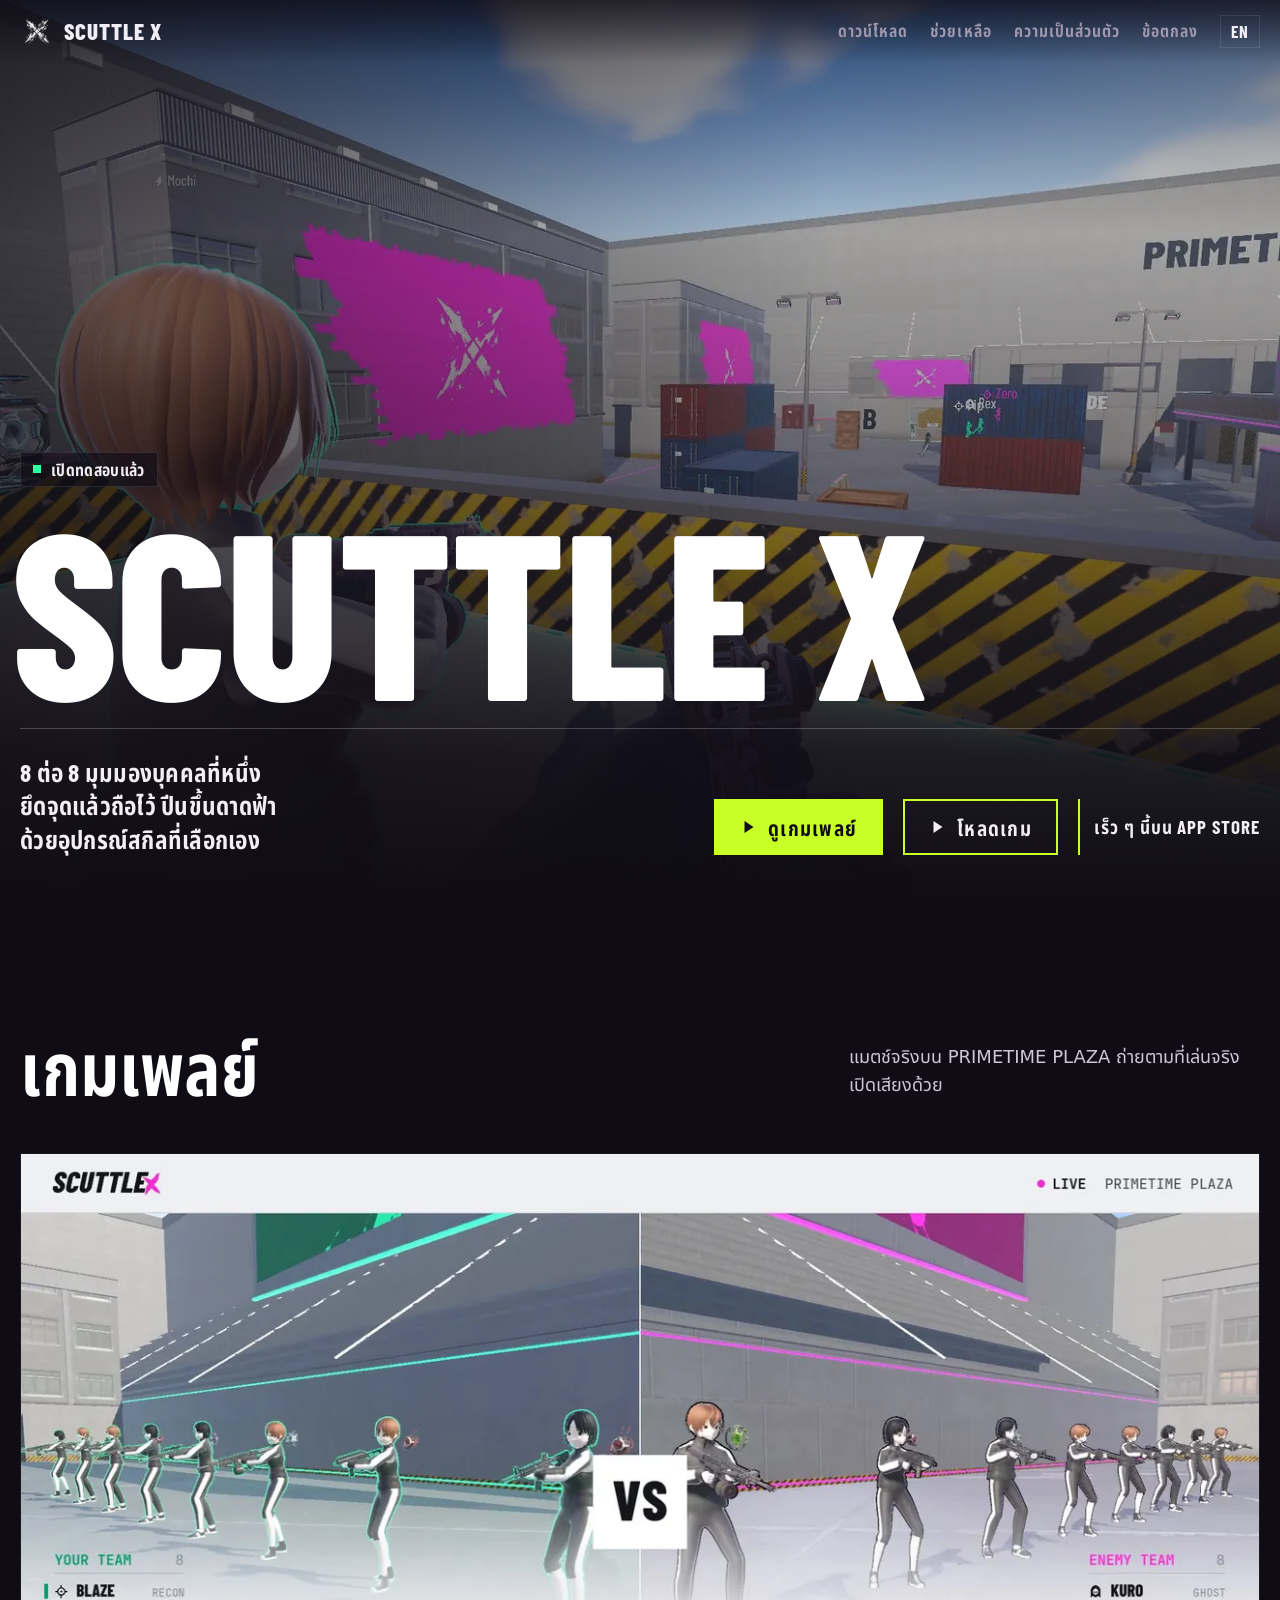
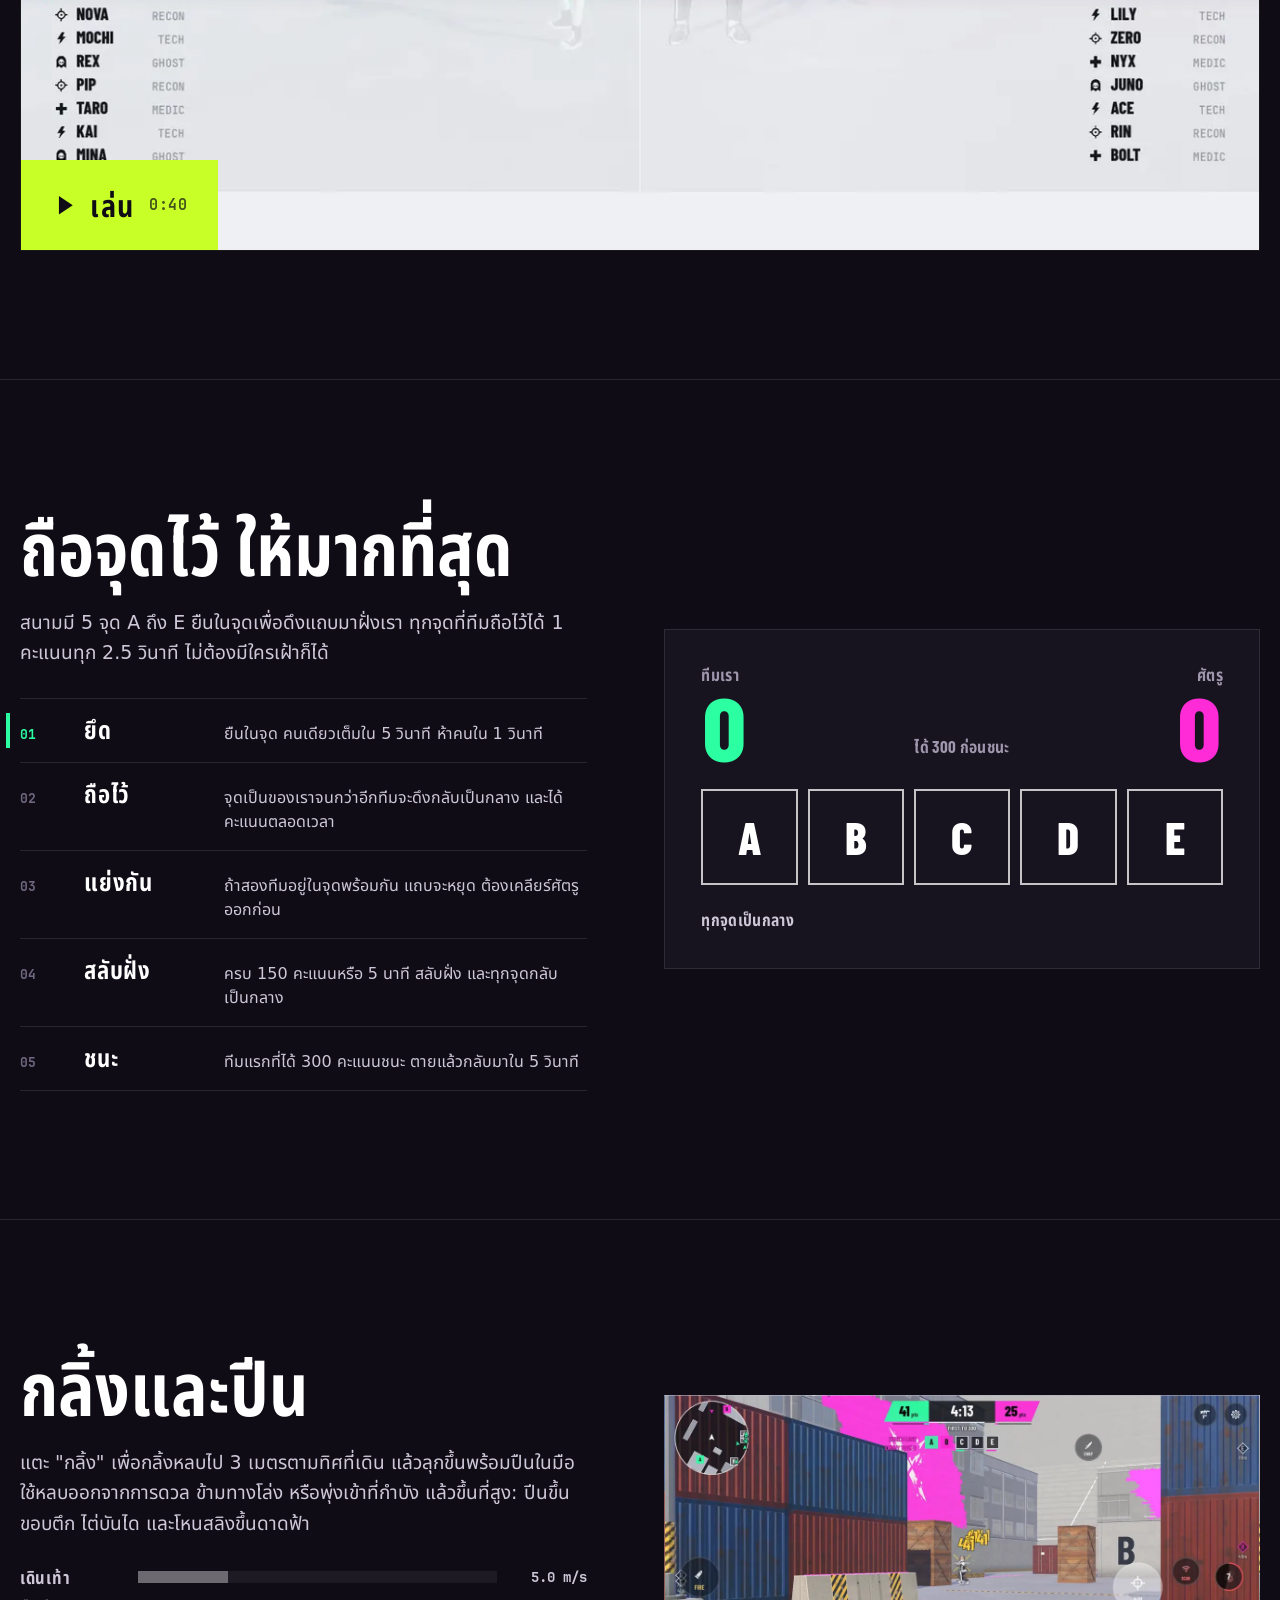
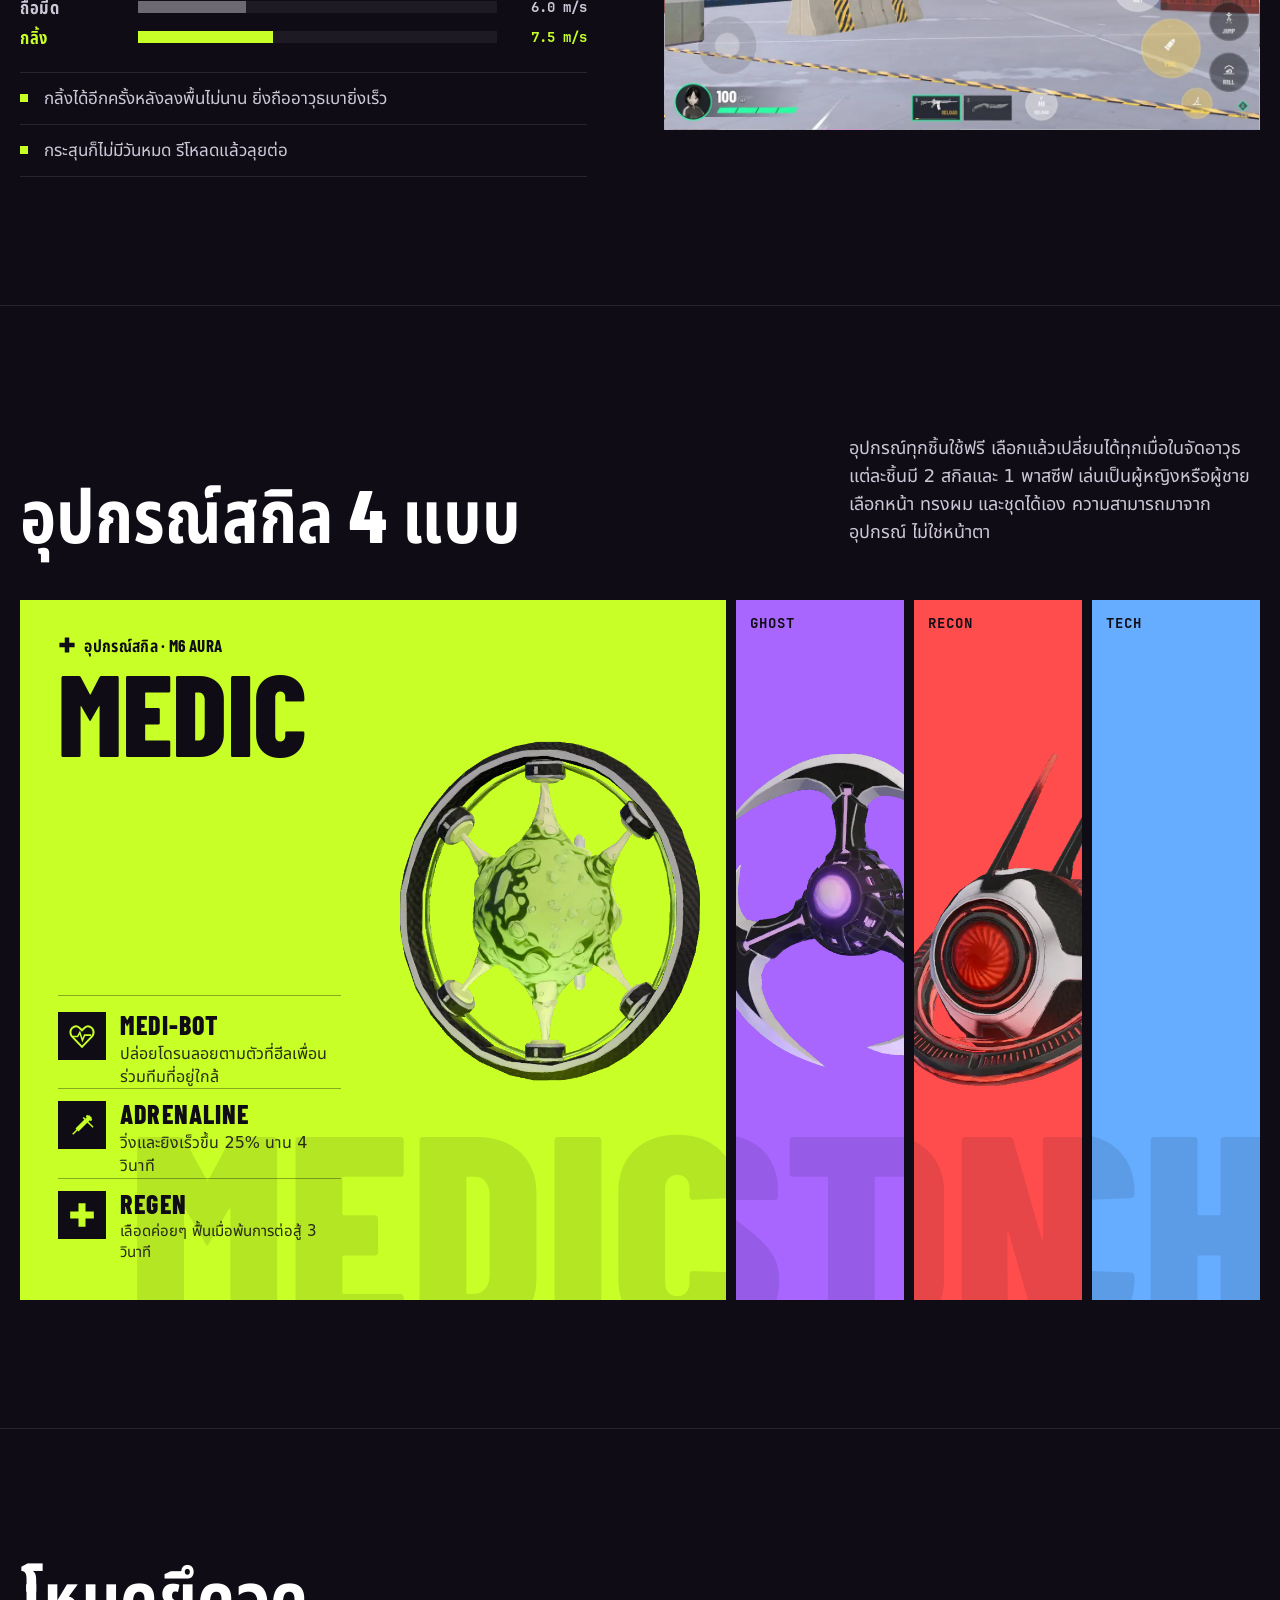
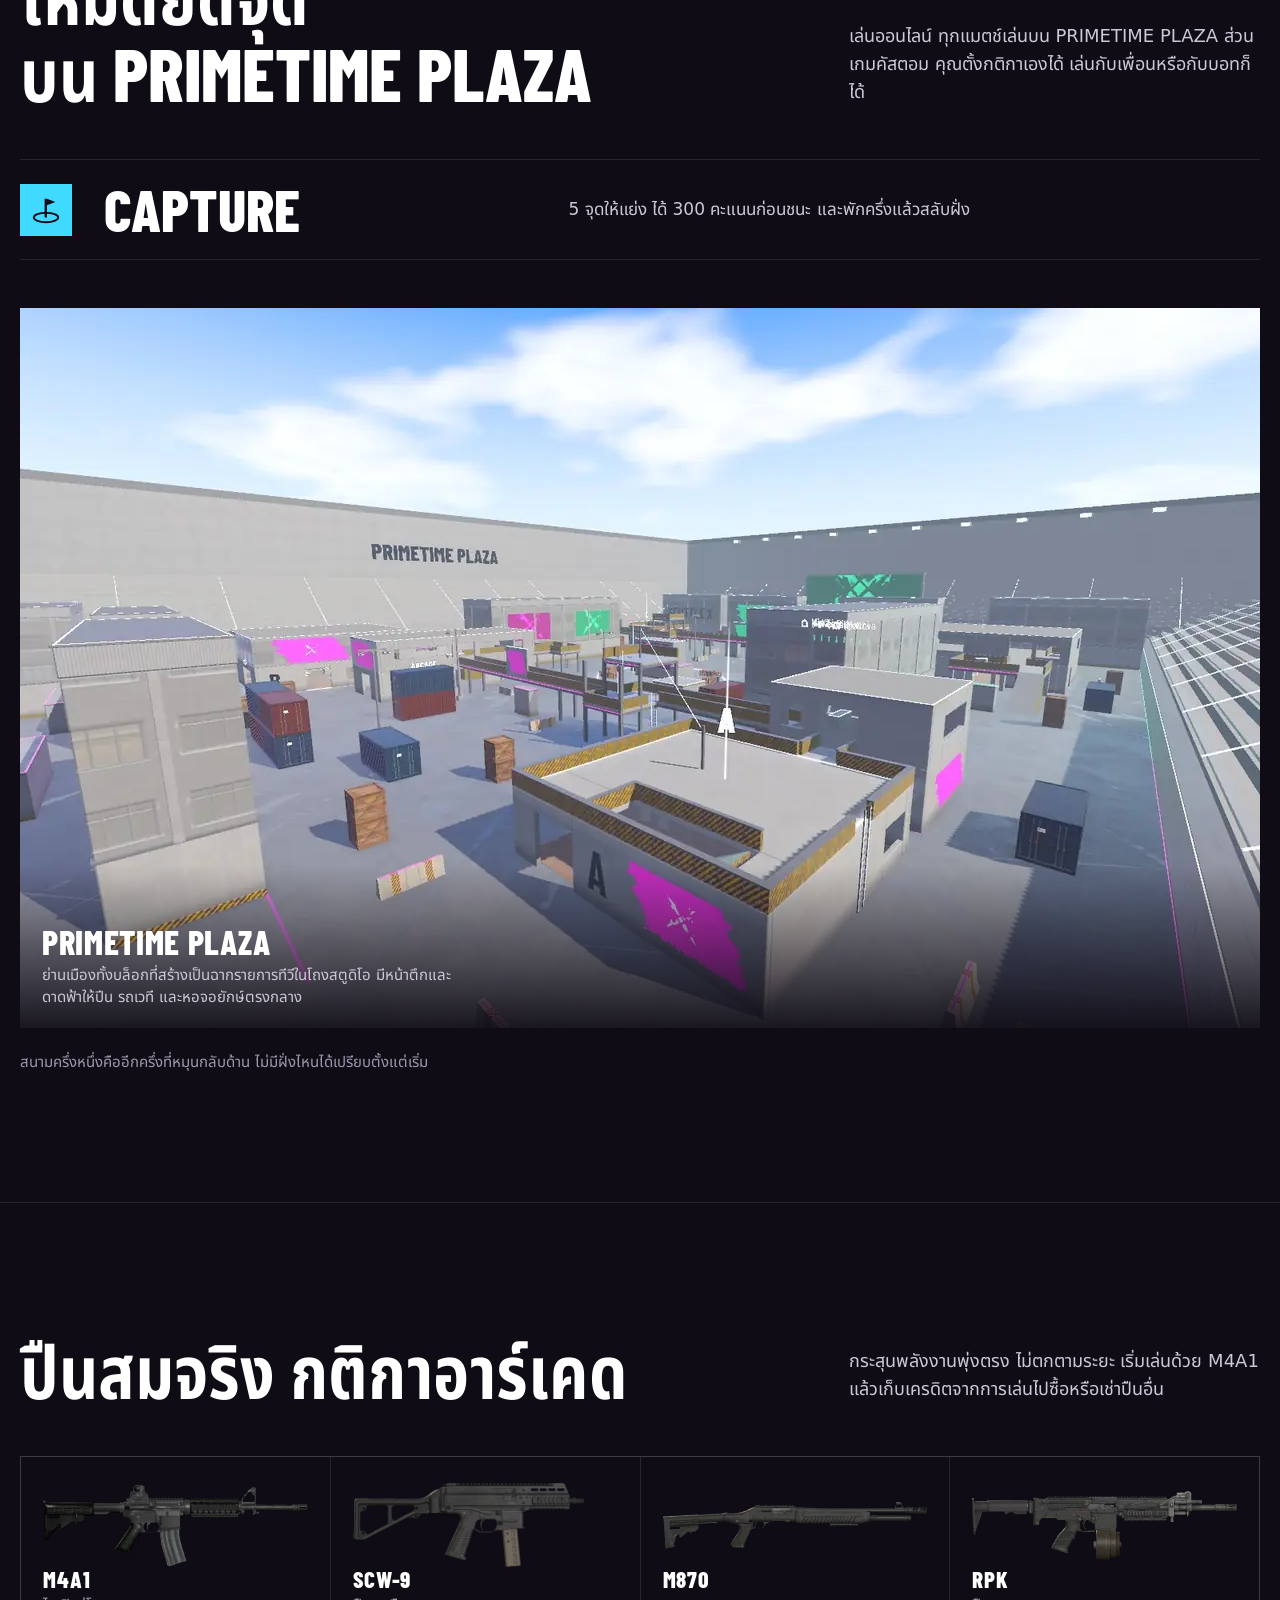
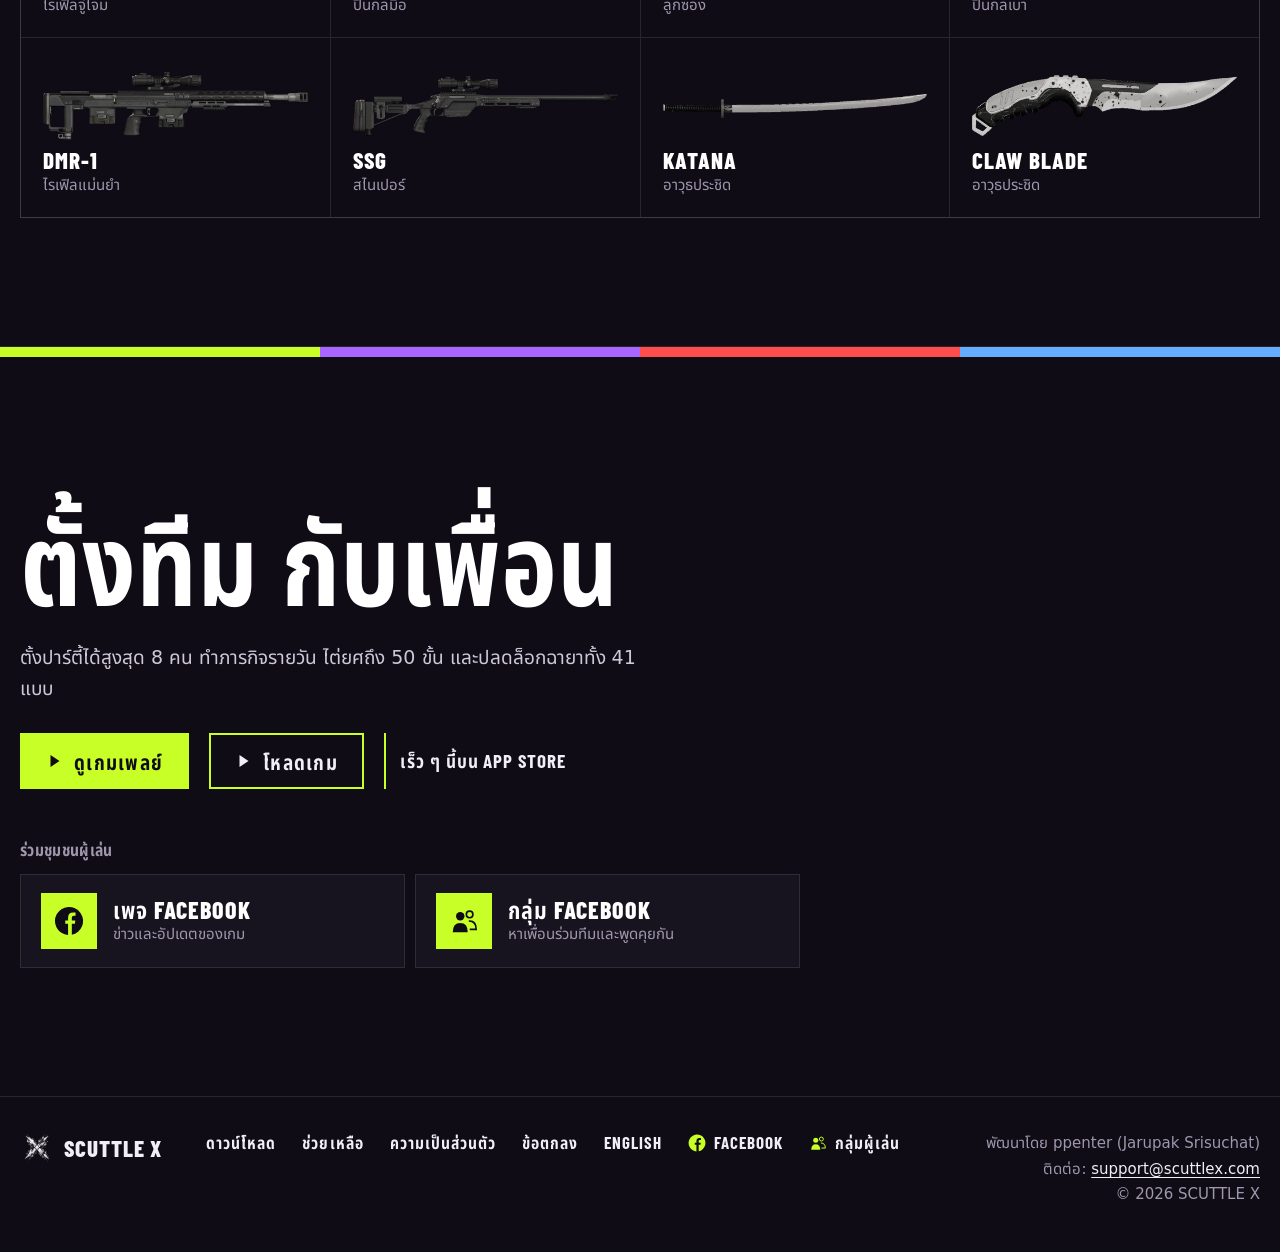
==== commit 482f18b9: "Website" ====
--- a/th/index.html
+++ b/th/index.html
@@ -3,15 +3,15 @@
 <head>
 <meta charset="utf-8">
 <meta name="viewport" content="width=device-width, initial-scale=1, viewport-fit=cover">
-<title>SCUTTLE X · เกมยิงยึดจุด 5v5 หุ่นแมงมุม</title>
-<meta name="description" content="SCUTTLE X: เกมยิงยึดจุด 5v5 ที่ฮีโร่ทุกตัวพุ่งตัวเป็นหุ่นแมงมุมได้">
+<title>SCUTTLE X · เกมยิงยึดจุด 8v8</title>
+<meta name="description" content="SCUTTLE X: เกมยิงยึดจุด 8v8 อุปกรณ์สกิล 4 แบบ รวมทีมได้ 8 คน">
 <meta name="theme-color" content="#0f0c15">
 <link rel="canonical" href="https://scuttlex.com/th/">
 <link rel="alternate" hreflang="en" href="https://scuttlex.com/">
 <link rel="alternate" hreflang="th" href="https://scuttlex.com/th/">
 <meta property="og:type" content="website">
-<meta property="og:title" content="SCUTTLE X · เกมยิงยึดจุด 5v5 หุ่นแมงมุม">
-<meta property="og:description" content="SCUTTLE X: เกมยิงยึดจุด 5v5 ที่ฮีโร่ทุกตัวพุ่งตัวเป็นหุ่นแมงมุมได้">
+<meta property="og:title" content="SCUTTLE X · เกมยิงยึดจุด 8v8">
+<meta property="og:description" content="SCUTTLE X: เกมยิงยึดจุด 8v8 อุปกรณ์สกิล 4 แบบ รวมทีมได้ 8 คน">
 <meta property="og:image" content="https://scuttlex.com/media/og.jpg">
 <meta property="og:url" content="https://scuttlex.com/th/">
 <meta name="twitter:card" content="summary_large_image">
@@ -37,9 +37,9 @@
 <a class="beta-chip" href="download.html"><i></i>เปิดทดสอบแล้ว</a>
 <h1 class="wordmark" id="hero-title"><span>SCUTTLE X</span></h1>
 <div class="hero-foot">
-<p class="pitch"><span class="nw">5 ต่อ 5</span> <span class="nw">ยึดจุดแล้วถือไว้</span> <span class="nw">พุ่งตัวเป็นหุ่นแมงมุม</span> <span class="nw">ข้ามไปจุดถัดไป</span></p>
+<p class="pitch"><span class="nw">8 ต่อ 8</span> <span class="nw">มุมมองบุคคลที่หนึ่ง</span> <span class="nw">ยึดจุดแล้วถือไว้</span> <span class="nw">ปีนขึ้นดาดฟ้า</span> <span class="nw">ด้วยอุปกรณ์สกิลที่เลือกเอง</span></p>
 <div class="cta">
-<a class="btn" href="#trailer" data-play><svg class="i" viewBox="0 0 64 64" aria-hidden="true" focusable="false"><polygon points="18,8 54,32 18,56" fill="currentColor"/></svg>ดูตัวอย่างเกม</a>
+<a class="btn" href="#trailer" data-play><svg class="i" viewBox="0 0 64 64" aria-hidden="true" focusable="false"><polygon points="18,8 54,32 18,56" fill="currentColor"/></svg>ดูเกมเพลย์</a>
 <a class="btn btn-ghost" href="download.html"><svg class="i" viewBox="0 0 64 64" aria-hidden="true" focusable="false"><polygon points="18,8 54,32 18,56" fill="currentColor"/></svg>โหลดเกม</a>
 <span class="soon">เร็ว ๆ นี้บน App Store</span>
 </div>
@@ -50,12 +50,12 @@
 <section class="sec theatre" id="trailer" aria-labelledby="trailer-title">
 <div class="wrap">
 <div class="sec-head">
-<h2 id="trailer-title">ตัวอย่างเกม</h2>
-<p class="aside">หนึ่งแมตช์ใน 47 วินาที เปิดเสียงด้วย</p>
+<h2 id="trailer-title">เกมเพลย์</h2>
+<p class="aside">แมตช์จริงบน PRIMETIME PLAZA ถ่ายตามที่เล่นจริง เปิดเสียงด้วย</p>
 </div>
 <div class="player" data-trailer data-src="../media/trailer.mp4">
 <img src="../media/trailer_poster.webp" width="1280" height="720" alt="" loading="lazy" decoding="async">
-<button class="play" type="button" aria-label="เล่นตัวอย่างเกม 47 วินาที"><svg class="i" viewBox="0 0 64 64" aria-hidden="true" focusable="false"><polygon points="18,8 54,32 18,56" fill="currentColor"/></svg><span>เล่น</span><span class="len">0:47</span></button>
+<button class="play" type="button" aria-label="เล่นวิดีโอเกมเพลย์ 40 วินาที"><svg class="i" viewBox="0 0 64 64" aria-hidden="true" focusable="false"><polygon points="18,8 54,32 18,56" fill="currentColor"/></svg><span>เล่น</span><span class="len">0:40</span></button>
 </div>
 </div>
 </section>
@@ -64,9 +64,9 @@
 <div class="wrap split">
 <div>
 <h2 id="match-title"><span class="nw">ถือจุดไว้</span> <span class="nw">ให้มากที่สุด</span></h2>
-<p class="lede">ทุกแผนที่มี 5 จุด A ถึง E ยืนในจุดเพื่อดึงแถบมาฝั่งเรา ทุกจุดที่ทีมถือไว้ได้ 1 คะแนนทุก 2.5 วินาที ไม่ต้องมีใครเฝ้าก็ได้</p>
+<p class="lede">สนามมี 5 จุด A ถึง E ยืนในจุดเพื่อดึงแถบมาฝั่งเรา ทุกจุดที่ทีมถือไว้ได้ 1 คะแนนทุก 2.5 วินาที ไม่ต้องมีใครเฝ้าก็ได้</p>
 <ol class="steps" data-steps>
-<li><b>ยึด</b><span>ยืนในจุด คนเดียวเต็มใน 5 วินาที ครบห้าคนใน 1 วินาที</span></li>
+<li><b>ยึด</b><span>ยืนในจุด คนเดียวเต็มใน 5 วินาที ห้าคนใน 1 วินาที</span></li>
 <li><b>ถือไว้</b><span>จุดเป็นของเราจนกว่าอีกทีมจะดึงกลับเป็นกลาง และได้คะแนนตลอดเวลา</span></li>
 <li><b>แย่งกัน</b><span>ถ้าสองทีมอยู่ในจุดพร้อมกัน แถบจะหยุด ต้องเคลียร์ศัตรูออกก่อน</span></li>
 <li><b>สลับฝั่ง</b><span>ครบ 150 คะแนนหรือ 5 นาที สลับฝั่ง และทุกจุดกลับเป็นกลาง</span></li>
@@ -94,19 +94,19 @@
 <section class="sec dash" aria-labelledby="dash-title">
 <div class="wrap split rev">
 <figure class="clip">
-<video data-clip data-src="../media/dash_loop.mp4" poster="../media/dash_poster.webp" muted loop playsinline preload="none" aria-label="BLAZE พับร่างเป็นหุ่นแมงมุม พุ่งตัว แล้วลุกขึ้นยิงต่อ"></video>
+<video data-clip data-src="../media/dash_loop.mp4" poster="../media/dash_poster.webp" muted loop playsinline preload="none" aria-label="ผู้เล่นกลิ้งหลบแนวกระสุนแล้วลุกขึ้นยิงต่อ"></video>
 </figure>
 <div>
-<h2 id="dash-title"><span class="nw">พุ่งตัว</span> <span class="nw">แมงมุม</span></h2>
-<p class="lede">แตะ "พุ่ง" ฮีโร่จะพับร่างเป็นหุ่นแมงมุม พุ่งไป 5 เมตร แล้วกลับมาพร้อมปืนในมือ ทั้งหมดในเสี้ยววินาที ใช้หลบออกจากการดวล ข้ามทางโล่ง หรือชิงเข้าจุดก่อน</p>
+<h2 id="dash-title">กลิ้งและปีน</h2>
+<p class="lede">แตะ "กลิ้ง" เพื่อกลิ้งหลบไป 3 เมตรตามทิศที่เดิน แล้วลุกขึ้นพร้อมปืนในมือ ใช้หลบออกจากการดวล ข้ามทางโล่ง หรือพุ่งเข้าที่กำบัง แล้วขึ้นที่สูง: ปีนขึ้นขอบตึก ไต่บันได และโหนสลิงขึ้นดาดฟ้า</p>
 <ul class="race" data-race>
-<li style="--v:5.5"><span class="who">เดินเท้า</span><span class="lane"><i></i></span><b>5.5 m/s</b></li>
-<li style="--v:6.6"><span class="who">ถือมีด</span><span class="lane"><i></i></span><b>6.6 m/s</b></li>
-<li class="fast" style="--v:20"><span class="who">พุ่งตัว</span><span class="lane"><i></i></span><b>20 m/s</b></li>
+<li style="--v:5.0"><span class="who">เดินเท้า</span><span class="lane"><i></i></span><b>5.0 m/s</b></li>
+<li style="--v:6.0"><span class="who">ถือมีด</span><span class="lane"><i></i></span><b>6.0 m/s</b></li>
+<li class="fast" style="--v:7.5"><span class="who">กลิ้ง</span><span class="lane"><i></i></span><b>7.5 m/s</b></li>
 </ul>
 <ul class="facts">
-<li>มี 2 ชาร์จ แต่ละชาร์จกลับมาใน 5 วินาทีหลังใช้</li>
-<li>แตะซ้ำตอนยังเป็นแมงมุม จะพุ่งต่อได้ทันที</li>
+<li>กลิ้งได้อีกครั้งหลังลงพื้นไม่นาน ยิ่งถืออาวุธเบายิ่งเร็ว</li>
+<li>กระสุนก็ไม่มีวันหมด รีโหลดแล้วลุยต่อ</li>
 </ul>
 </div>
 </div>
@@ -115,49 +115,53 @@
 <section class="sec roster" aria-labelledby="roster-title">
 <div class="wrap">
 <div class="sec-head">
-<h2 id="roster-title">ฮีโร่ 4 ตัว</h2>
-<p class="aside">ฮีโร่ทุกตัวพุ่งตัวได้ ที่ต่างกันคือสกิล</p>
+<h2 id="roster-title">อุปกรณ์สกิล 4 แบบ</h2>
+<p class="aside">อุปกรณ์ทุกชิ้นใช้ฟรี เลือกแล้วเปลี่ยนได้ทุกเมื่อในจัดอาวุธ แต่ละชิ้นมี 2 สกิลและ 1 พาสซีฟ เล่นเป็นผู้หญิงหรือผู้ชาย เลือกหน้า ทรงผม และชุดได้เอง ความสามารถมาจากอุปกรณ์ ไม่ใช่หน้าตา</p>
 </div>
 <div class="slabs" data-slabs>
-<article class="slab" style="--c:#c7ff26" data-hero="medic" data-name="LUMI" aria-expanded="true">
-<button class="slab-pick" type="button" aria-label="LUMI สาย Keeper"><span class="slab-name">LUMI</span></button>
-<div class="slab-body">
-<p class="slab-class"><svg class="i" viewBox="0 0 64 64" aria-hidden="true" focusable="false"><polygon points="56.25,46 32,60 7.75,46 7.75,18 32,4 56.25,18" fill="none" stroke="currentColor" stroke-width="3.5" stroke-linejoin="miter"/> <path d="M32 47 L18 33 Q13 27.5 17 22.5 Q23 16 32 24.5 Q41 16 47 22.5 Q51 27.5 46 33 Z" fill="currentColor"/></svg>Keeper</p>
-<p class="slab-title">LUMI</p>
-<div class="slab-skill"><span class="slab-icon"><svg class="i" viewBox="0 0 64 64" aria-hidden="true" focusable="false"><path d="M32 57 L9 33 Q2 23 9 14 Q18 6 26 13 L32 19 L38 13 Q46 6 55 14 Q62 23 55 33 Z" fill="none" stroke="currentColor" stroke-width="4.5" stroke-linecap="square" stroke-linejoin="miter"/> <polyline points="13,33 22,33 27,24 33,42 38,30 51,30" fill="none" stroke="currentColor" stroke-width="3.5" stroke-linecap="square" stroke-linejoin="miter"/></svg></span><p><b>MEDI-BOT</b>ปล่อยหุ่นแมงมุมจิ๋วที่เดินตามคุณ และฮีลเพื่อนที่อยู่ใกล้ ๆ</p></div>
-<button class="slab-dash" type="button"><svg class="i" viewBox="0 0 64 64" aria-hidden="true" focusable="false"><polygon points="40.66,41 32,46 23.34,41 23.34,31 32,26 40.66,31" fill="currentColor"/> <circle cx="32" cy="21" r="5.5" fill="currentColor"/> <polyline points="24,30 14,20 6,26" fill="none" stroke="currentColor" stroke-width="4" stroke-linecap="square" stroke-linejoin="miter"/> <polyline points="23,36 10,36 4,46" fill="none" stroke="currentColor" stroke-width="4" stroke-linecap="square" stroke-linejoin="miter"/> <polyline points="24,42 15,52 11,60" fill="none" stroke="currentColor" stroke-width="4" stroke-linecap="square" stroke-linejoin="miter"/> <polyline points="40,30 50,20 58,26" fill="none" stroke="currentColor" stroke-width="4" stroke-linecap="square" stroke-linejoin="miter"/> <polyline points="41,36 54,36 60,46" fill="none" stroke="currentColor" stroke-width="4" stroke-linecap="square" stroke-linejoin="miter"/> <polyline points="40,42 49,52 53,60" fill="none" stroke="currentColor" stroke-width="4" stroke-linecap="square" stroke-linejoin="miter"/></svg>พุ่งตัวแมงมุม</button>
-</div>
-<div class="slab-art" aria-hidden="true"><img class="h" src="../media/hero_medic.webp" width="690" height="1220" alt="" loading="lazy" decoding="async"><img class="s" src="../media/spider_medic.webp" width="690" height="1220" alt="" loading="lazy" decoding="async"></div>
-</article>
-<article class="slab" style="--c:#a866ff" data-hero="ghost" data-name="HAZE" aria-expanded="false">
-<button class="slab-pick" type="button" aria-label="HAZE สาย Lurker"><span class="slab-name">HAZE</span></button>
-<div class="slab-body">
-<p class="slab-class"><svg class="i" viewBox="0 0 64 64" aria-hidden="true" focusable="false"><polygon points="56.25,46 32,60 7.75,46 7.75,18 32,4 56.25,18" fill="none" stroke="currentColor" stroke-width="3.5" stroke-linejoin="miter"/> <path d="M14 28 Q32 12 50 28" fill="none" stroke="currentColor" stroke-width="5" stroke-linecap="square" stroke-linejoin="miter"/> <polygon points="15,35 29,30 28,40" fill="currentColor"/> <polygon points="49,35 35,30 36,40" fill="currentColor"/></svg>Lurker</p>
-<p class="slab-title">HAZE</p>
-<div class="slab-skill"><span class="slab-icon"><svg class="i" viewBox="0 0 64 64" aria-hidden="true" focusable="false"><path d="M4 32 Q32 6 60 32 Q32 58 4 32 Z" fill="none" stroke="currentColor" stroke-width="5" stroke-linecap="square" stroke-linejoin="miter"/> <circle cx="32" cy="32" r="7" fill="currentColor"/> <polyline points="12,54 52,10" fill="none" stroke="currentColor" stroke-width="5" stroke-linecap="square" stroke-linejoin="miter"/></svg></span><p><b>CLOAK</b>ล่องหน 15 วินาที ยืนนิ่งหรือย่อตัวแทบมองไม่เห็น เดินหรือยิงจะเห็นเป็นประกายจาง ๆ</p></div>
-<button class="slab-dash" type="button"><svg class="i" viewBox="0 0 64 64" aria-hidden="true" focusable="false"><polygon points="40.66,41 32,46 23.34,41 23.34,31 32,26 40.66,31" fill="currentColor"/> <circle cx="32" cy="21" r="5.5" fill="currentColor"/> <polyline points="24,30 14,20 6,26" fill="none" stroke="currentColor" stroke-width="4" stroke-linecap="square" stroke-linejoin="miter"/> <polyline points="23,36 10,36 4,46" fill="none" stroke="currentColor" stroke-width="4" stroke-linecap="square" stroke-linejoin="miter"/> <polyline points="24,42 15,52 11,60" fill="none" stroke="currentColor" stroke-width="4" stroke-linecap="square" stroke-linejoin="miter"/> <polyline points="40,30 50,20 58,26" fill="none" stroke="currentColor" stroke-width="4" stroke-linecap="square" stroke-linejoin="miter"/> <polyline points="41,36 54,36 60,46" fill="none" stroke="currentColor" stroke-width="4" stroke-linecap="square" stroke-linejoin="miter"/> <polyline points="40,42 49,52 53,60" fill="none" stroke="currentColor" stroke-width="4" stroke-linecap="square" stroke-linejoin="miter"/></svg>พุ่งตัวแมงมุม</button>
-</div>
-<div class="slab-art" aria-hidden="true"><img class="h" src="../media/hero_ghost.webp" width="690" height="1220" alt="" loading="lazy" decoding="async"><img class="s" src="../media/spider_ghost.webp" width="690" height="1220" alt="" loading="lazy" decoding="async"></div>
-</article>
-<article class="slab" style="--c:#ff4d4d" data-hero="recon" data-name="BLAZE" aria-expanded="false">
-<button class="slab-pick" type="button" aria-label="BLAZE สาย Hunter"><span class="slab-name">BLAZE</span></button>
-<div class="slab-body">
-<p class="slab-class"><svg class="i" viewBox="0 0 64 64" aria-hidden="true" focusable="false"><polygon points="56.25,46 32,60 7.75,46 7.75,18 32,4 56.25,18" fill="none" stroke="currentColor" stroke-width="3.5" stroke-linejoin="miter"/> <path d="M29 14 Q31 33 15 50 Q24 32 29 14 Z" fill="currentColor"/> <path d="M39 14 Q41 33 25 50 Q34 32 39 14 Z" fill="currentColor"/> <path d="M49 14 Q51 33 35 50 Q44 32 49 14 Z" fill="currentColor"/></svg>Hunter</p>
-<p class="slab-title">BLAZE</p>
-<div class="slab-skill"><span class="slab-icon"><svg class="i" viewBox="0 0 64 64" aria-hidden="true" focusable="false"><polyline points="32,58 4,30" fill="none" stroke="currentColor" stroke-width="4" stroke-linecap="square" stroke-linejoin="miter"/> <polyline points="32,58 60,30" fill="none" stroke="currentColor" stroke-width="4" stroke-linecap="square" stroke-linejoin="miter"/> <path d="M3.72 29.72 A40 40 0 0 1 60.28 29.72" fill="none" stroke="currentColor" stroke-width="4" stroke-linecap="butt"/> <path d="M15.03 41.03 A24 24 0 0 1 48.97 41.03" fill="none" stroke="currentColor" stroke-width="3" stroke-linecap="butt"/> <circle cx="32" cy="58" r="3.5" fill="currentColor"/> <circle cx="41" cy="28" r="5" fill="currentColor"/></svg></span><p><b>SCAN</b>กวาดคลื่นโซนาร์ไปข้างหน้า 30 เมตร ทะลุกำแพง ศัตรูในคลื่นสูงสุด 5 คนจะถูกเห็นทั้งทีม</p></div>
-<button class="slab-dash" type="button"><svg class="i" viewBox="0 0 64 64" aria-hidden="true" focusable="false"><polygon points="40.66,41 32,46 23.34,41 23.34,31 32,26 40.66,31" fill="currentColor"/> <circle cx="32" cy="21" r="5.5" fill="currentColor"/> <polyline points="24,30 14,20 6,26" fill="none" stroke="currentColor" stroke-width="4" stroke-linecap="square" stroke-linejoin="miter"/> <polyline points="23,36 10,36 4,46" fill="none" stroke="currentColor" stroke-width="4" stroke-linecap="square" stroke-linejoin="miter"/> <polyline points="24,42 15,52 11,60" fill="none" stroke="currentColor" stroke-width="4" stroke-linecap="square" stroke-linejoin="miter"/> <polyline points="40,30 50,20 58,26" fill="none" stroke="currentColor" stroke-width="4" stroke-linecap="square" stroke-linejoin="miter"/> <polyline points="41,36 54,36 60,46" fill="none" stroke="currentColor" stroke-width="4" stroke-linecap="square" stroke-linejoin="miter"/> <polyline points="40,42 49,52 53,60" fill="none" stroke="currentColor" stroke-width="4" stroke-linecap="square" stroke-linejoin="miter"/></svg>พุ่งตัวแมงมุม</button>
-</div>
-<div class="slab-art" aria-hidden="true"><img class="h" src="../media/hero_recon.webp" width="690" height="1220" alt="" loading="lazy" decoding="async"><img class="s" src="../media/spider_recon.webp" width="690" height="1220" alt="" loading="lazy" decoding="async"></div>
-</article>
-<article class="slab" style="--c:#66adff" data-hero="technical" data-name="ZAP" aria-expanded="false">
-<button class="slab-pick" type="button" aria-label="ZAP สาย Weaver"><span class="slab-name">ZAP</span></button>
-<div class="slab-body">
-<p class="slab-class"><svg class="i" viewBox="0 0 64 64" aria-hidden="true" focusable="false"><polygon points="56.25,46 32,60 7.75,46 7.75,18 32,4 56.25,18" fill="none" stroke="currentColor" stroke-width="3.5" stroke-linejoin="miter"/> <polyline points="32,32 49.32,42" fill="none" stroke="currentColor" stroke-width="2.6" stroke-linecap="square" stroke-linejoin="miter"/> <polyline points="32,32 32,52" fill="none" stroke="currentColor" stroke-width="2.6" stroke-linecap="square" stroke-linejoin="miter"/> <polyline points="32,32 14.68,42" fill="none" stroke="currentColor" stroke-width="2.6" stroke-linecap="square" stroke-linejoin="miter"/> <polyline points="32,32 14.68,22" fill="none" stroke="currentColor" stroke-width="2.6" stroke-linecap="square" stroke-linejoin="miter"/> <polyline points="32,32 32,12" fill="none" stroke="currentColor" stroke-width="2.6" stroke-linecap="square" stroke-linejoin="miter"/> <polyline points="32,32 49.32,22" fill="none" stroke="currentColor" stroke-width="2.6" stroke-linecap="square" stroke-linejoin="miter"/> <polygon points="39.79,36.5 32,41 24.21,36.5 24.21,27.5 32,23 39.79,27.5" fill="none" stroke="currentColor" stroke-width="2.6" stroke-linejoin="miter"/> <polygon points="46.72,40.5 32,49 17.28,40.5 17.28,23.5 32,15 46.72,23.5" fill="none" stroke="currentColor" stroke-width="2.6" stroke-linejoin="miter"/></svg>Weaver</p>
-<p class="slab-title">ZAP</p>
-<div class="slab-skill"><span class="slab-icon"><svg class="i" viewBox="0 0 64 64" aria-hidden="true" focusable="false"><polygon points="31.09,27.25 22,32.5 12.91,27.25 12.91,16.75 22,11.5 31.09,16.75" fill="none" stroke="currentColor" stroke-width="3.5" stroke-linejoin="miter"/> <polygon points="51.09,27.25 42,32.5 32.91,27.25 32.91,16.75 42,11.5 51.09,16.75" fill="none" stroke="currentColor" stroke-width="3.5" stroke-linejoin="miter"/> <polygon points="21.09,44.25 12,49.5 2.91,44.25 2.91,33.75 12,28.5 21.09,33.75" fill="none" stroke="currentColor" stroke-width="3.5" stroke-linejoin="miter"/> <polygon points="41.09,44.25 32,49.5 22.91,44.25 22.91,33.75 32,28.5 41.09,33.75" fill="none" stroke="currentColor" stroke-width="3.5" stroke-linejoin="miter"/> <polygon points="61.09,44.25 52,49.5 42.91,44.25 42.91,33.75 52,28.5 61.09,33.75" fill="none" stroke="currentColor" stroke-width="3.5" stroke-linejoin="miter"/> <polyline points="4,56 60,56" fill="none" stroke="currentColor" stroke-width="4" stroke-linecap="square" stroke-linejoin="miter"/></svg></span><p><b>BARRIER</b>ตั้งกำแพงพลังงานที่กันกระสุนได้ แต่คนเดินทะลุผ่านได้</p></div>
-<button class="slab-dash" type="button"><svg class="i" viewBox="0 0 64 64" aria-hidden="true" focusable="false"><polygon points="40.66,41 32,46 23.34,41 23.34,31 32,26 40.66,31" fill="currentColor"/> <circle cx="32" cy="21" r="5.5" fill="currentColor"/> <polyline points="24,30 14,20 6,26" fill="none" stroke="currentColor" stroke-width="4" stroke-linecap="square" stroke-linejoin="miter"/> <polyline points="23,36 10,36 4,46" fill="none" stroke="currentColor" stroke-width="4" stroke-linecap="square" stroke-linejoin="miter"/> <polyline points="24,42 15,52 11,60" fill="none" stroke="currentColor" stroke-width="4" stroke-linecap="square" stroke-linejoin="miter"/> <polyline points="40,30 50,20 58,26" fill="none" stroke="currentColor" stroke-width="4" stroke-linecap="square" stroke-linejoin="miter"/> <polyline points="41,36 54,36 60,46" fill="none" stroke="currentColor" stroke-width="4" stroke-linecap="square" stroke-linejoin="miter"/> <polyline points="40,42 49,52 53,60" fill="none" stroke="currentColor" stroke-width="4" stroke-linecap="square" stroke-linejoin="miter"/></svg>พุ่งตัวแมงมุม</button>
-</div>
-<div class="slab-art" aria-hidden="true"><img class="h" src="../media/hero_technical.webp" width="690" height="1220" alt="" loading="lazy" decoding="async"><img class="s" src="../media/spider_technical.webp" width="690" height="1220" alt="" loading="lazy" decoding="async"></div>
+<article class="slab" style="--c:#c7ff26" data-hero="medic" data-name="MEDIC" aria-expanded="true">
+<button class="slab-pick" type="button" aria-label="MEDIC"><span class="slab-name">MEDIC</span></button>
+<div class="slab-body">
+<p class="slab-class"><svg class="i" viewBox="0 0 64 64" aria-hidden="true" focusable="false"><path d="M24 5h16v19h19v16H40v19H24V40H5V24h19z" fill="currentColor"/></svg>อุปกรณ์สกิล  ·  M6 AURA</p>
+<p class="slab-title">MEDIC</p>
+<div class="slab-skill"><span class="slab-icon"><svg class="i" viewBox="0 0 64 64" aria-hidden="true" focusable="false"><path d="M32 57 L9 33 Q2 23 9 14 Q18 6 26 13 L32 19 L38 13 Q46 6 55 14 Q62 23 55 33 Z" fill="none" stroke="currentColor" stroke-width="4.5" stroke-linecap="square" stroke-linejoin="miter"/> <polyline points="13,33 22,33 27,24 33,42 38,30 51,30" fill="none" stroke="currentColor" stroke-width="3.5" stroke-linecap="square" stroke-linejoin="miter"/></svg></span><p><b>MEDI-BOT</b>ปล่อยโดรนลอยตามตัวที่ฮีลเพื่อนร่วมทีมที่อยู่ใกล้</p></div>
+<div class="slab-skill"><span class="slab-icon"><svg class="i" viewBox="0 0 64 64" aria-hidden="true" focusable="false"><polyline points="44,12 52,20" fill="none" stroke="currentColor" stroke-width="5" stroke-linecap="square" stroke-linejoin="miter"/> <polyline points="48,16 24,40" fill="none" stroke="currentColor" stroke-width="10" stroke-linecap="square" stroke-linejoin="miter"/> <polyline points="24,40 12,52" fill="none" stroke="currentColor" stroke-width="3.5" stroke-linecap="square" stroke-linejoin="miter"/> <polyline points="36,16 56,36" fill="none" stroke="currentColor" stroke-width="3.5" stroke-linecap="square" stroke-linejoin="miter"/></svg></span><p><b>ADRENALINE</b>วิ่งและยิงเร็วขึ้น 25% นาน 4 วินาที</p></div>
+<div class="slab-skill"><span class="slab-icon"><svg class="i" viewBox="0 0 64 64" aria-hidden="true" focusable="false"><path d="M24 5h16v19h19v16H40v19H24V40H5V24h19z" fill="currentColor"/></svg></span><p><b>REGEN</b>เลือดค่อยๆ ฟื้นเมื่อพ้นการต่อสู้ 3 วินาที</p></div>
+</div>
+<div class="slab-art" aria-hidden="true"><img class="h" src="../media/device_medic.webp" width="690" height="1220" alt="" loading="lazy" decoding="async"></div>
+</article>
+<article class="slab" style="--c:#a866ff" data-hero="ghost" data-name="GHOST" aria-expanded="false">
+<button class="slab-pick" type="button" aria-label="GHOST"><span class="slab-name">GHOST</span></button>
+<div class="slab-body">
+<p class="slab-class"><svg class="i" viewBox="0 0 64 64" aria-hidden="true" focusable="false"><path fill-rule="evenodd" fill="currentColor" d="M32 3C46 3 55 15 55 30V60L43 53L32 61L21 53L9 60V30C9 15 18 3 32 3ZM32 18C24 18 19 25 19 33C19 41 25 47 32 47C39 47 45 41 45 33C45 25 40 18 32 18Z"/> <polygon points="21,31 30,34 29,38 22,36" fill="currentColor"/> <polygon points="43,31 34,34 35,38 42,36" fill="currentColor"/></svg>อุปกรณ์สกิล  ·  G3 SHADE</p>
+<p class="slab-title">GHOST</p>
+<div class="slab-skill"><span class="slab-icon"><svg class="i" viewBox="0 0 64 64" aria-hidden="true" focusable="false"><path d="M4 32 Q32 6 60 32 Q32 58 4 32 Z" fill="none" stroke="currentColor" stroke-width="5" stroke-linecap="square" stroke-linejoin="miter"/> <circle cx="32" cy="32" r="7" fill="currentColor"/> <polyline points="12,54 52,10" fill="none" stroke="currentColor" stroke-width="5" stroke-linecap="square" stroke-linejoin="miter"/></svg></span><p><b>CLOAK</b>ล่องหน 15 วินาที ยืนนิ่งหรือย่อตัวแทบมองไม่เห็น ขยับหรือยิงจะมีประกายแสงให้เห็น</p></div>
+<div class="slab-skill"><span class="slab-icon"><svg class="i" viewBox="0 0 64 64" aria-hidden="true" focusable="false"><circle cx="14" cy="44" r="6" fill="none" stroke="currentColor" stroke-width="3.5"/> <polyline points="22,38 27,34" fill="none" stroke="currentColor" stroke-width="4" stroke-linecap="square" stroke-linejoin="miter"/> <polyline points="32,30 37,26" fill="none" stroke="currentColor" stroke-width="4" stroke-linecap="square" stroke-linejoin="miter"/> <circle cx="48" cy="20" r="8" fill="currentColor"/> <circle cx="48" cy="20" r="13" fill="none" stroke="currentColor" stroke-width="3"/></svg></span><p><b>BLINK</b>วาร์ปได้ไกลสูงสุด 8 เมตรไปทางที่มอง</p></div>
+<div class="slab-skill"><span class="slab-icon"><svg class="i" viewBox="0 0 64 64" aria-hidden="true" focusable="false"><path fill-rule="evenodd" fill="currentColor" d="M32 3C46 3 55 15 55 30V60L43 53L32 61L21 53L9 60V30C9 15 18 3 32 3ZM32 18C24 18 19 25 19 33C19 41 25 47 32 47C39 47 45 41 45 33C45 25 40 18 32 18Z"/> <polygon points="21,31 30,34 29,38 22,36" fill="currentColor"/> <polygon points="43,31 34,34 35,38 42,36" fill="currentColor"/></svg></span><p><b>SILENT STEPS</b>เดินไม่มีเสียงฝีเท้า</p></div>
+</div>
+<div class="slab-art" aria-hidden="true"><img class="h" src="../media/device_ghost.webp" width="690" height="1220" alt="" loading="lazy" decoding="async"></div>
+</article>
+<article class="slab" style="--c:#ff4d4d" data-hero="recon" data-name="RECON" aria-expanded="false">
+<button class="slab-pick" type="button" aria-label="RECON"><span class="slab-name">RECON</span></button>
+<div class="slab-body">
+<p class="slab-class"><svg class="i" viewBox="0 0 64 64" aria-hidden="true" focusable="false"><circle cx="32" cy="32" r="17" fill="none" stroke="currentColor" stroke-width="6"/> <circle cx="32" cy="32" r="4.5" fill="currentColor"/> <path d="M29 2h6v14h-6zM29 48h6v14h-6zM2 29h14v6H2zM48 29h14v6H48z" fill="currentColor"/></svg>อุปกรณ์สกิล  ·  R1 ARGUS</p>
+<p class="slab-title">RECON</p>
+<div class="slab-skill"><span class="slab-icon"><svg class="i" viewBox="0 0 64 64" aria-hidden="true" focusable="false"><polyline points="32,58 4,30" fill="none" stroke="currentColor" stroke-width="4" stroke-linecap="square" stroke-linejoin="miter"/> <polyline points="32,58 60,30" fill="none" stroke="currentColor" stroke-width="4" stroke-linecap="square" stroke-linejoin="miter"/> <path d="M3.72 29.72 A40 40 0 0 1 60.28 29.72" fill="none" stroke="currentColor" stroke-width="4" stroke-linecap="butt"/> <path d="M15.03 41.03 A24 24 0 0 1 48.97 41.03" fill="none" stroke="currentColor" stroke-width="3" stroke-linecap="butt"/> <circle cx="32" cy="58" r="3.5" fill="currentColor"/> <circle cx="41" cy="28" r="5" fill="currentColor"/></svg></span><p><b>SCAN</b>ส่งคลื่นโซนาร์ไปข้างหน้า 30 เมตรทะลุกำแพง ศัตรูในคลื่นสูงสุด 5 คนจะปรากฏให้ทั้งทีมเห็น</p></div>
+<div class="slab-skill"><span class="slab-icon"><svg class="i" viewBox="0 0 64 64" aria-hidden="true" focusable="false"><circle cx="30" cy="40" r="15" fill="currentColor"/> <rect x="24" y="18" width="12" height="8" fill="currentColor"/> <polyline points="36,20 48,30" fill="none" stroke="currentColor" stroke-width="4" stroke-linecap="square" stroke-linejoin="miter"/> <circle cx="46" cy="14" r="5" fill="none" stroke="currentColor" stroke-width="3"/></svg></span><p><b>FRAG</b>ระเบิดที่เห็นเส้นทางก่อนปา กดค้างเพื่อเล็ง ปล่อยเพื่อปา เด้งได้ และระเบิดหลังปา 2.2 วินาที</p></div>
+<div class="slab-skill"><span class="slab-icon"><svg class="i" viewBox="0 0 64 64" aria-hidden="true" focusable="false"><circle cx="32" cy="32" r="17" fill="none" stroke="currentColor" stroke-width="6"/> <circle cx="32" cy="32" r="4.5" fill="currentColor"/> <path d="M29 2h6v14h-6zM29 48h6v14h-6zM2 29h14v6H2zM48 29h14v6H48z" fill="currentColor"/></svg></span><p><b>TRACKER</b>ศัตรูที่ยิงโดนจะมองเห็นได้ทั้งทีม 2 วินาที</p></div>
+</div>
+<div class="slab-art" aria-hidden="true"><img class="h" src="../media/device_recon.webp" width="690" height="1220" alt="" loading="lazy" decoding="async"></div>
+</article>
+<article class="slab" style="--c:#66adff" data-hero="technical" data-name="TECH" aria-expanded="false">
+<button class="slab-pick" type="button" aria-label="TECH"><span class="slab-name">TECH</span></button>
+<div class="slab-body">
+<p class="slab-class"><svg class="i" viewBox="0 0 64 64" aria-hidden="true" focusable="false"><polygon points="34,3 47,3 38,25 52,25 21,61 28,36 13,36" fill="currentColor"/></svg>อุปกรณ์สกิล  ·  T2 VOLT</p>
+<p class="slab-title">TECH</p>
+<div class="slab-skill"><span class="slab-icon"><svg class="i" viewBox="0 0 64 64" aria-hidden="true" focusable="false"><polygon points="31.09,27.25 22,32.5 12.91,27.25 12.91,16.75 22,11.5 31.09,16.75" fill="none" stroke="currentColor" stroke-width="3.5" stroke-linejoin="miter"/> <polygon points="51.09,27.25 42,32.5 32.91,27.25 32.91,16.75 42,11.5 51.09,16.75" fill="none" stroke="currentColor" stroke-width="3.5" stroke-linejoin="miter"/> <polygon points="21.09,44.25 12,49.5 2.91,44.25 2.91,33.75 12,28.5 21.09,33.75" fill="none" stroke="currentColor" stroke-width="3.5" stroke-linejoin="miter"/> <polygon points="41.09,44.25 32,49.5 22.91,44.25 22.91,33.75 32,28.5 41.09,33.75" fill="none" stroke="currentColor" stroke-width="3.5" stroke-linejoin="miter"/> <polygon points="61.09,44.25 52,49.5 42.91,44.25 42.91,33.75 52,28.5 61.09,33.75" fill="none" stroke="currentColor" stroke-width="3.5" stroke-linejoin="miter"/> <polyline points="4,56 60,56" fill="none" stroke="currentColor" stroke-width="4" stroke-linecap="square" stroke-linejoin="miter"/></svg></span><p><b>BARRIER</b>ตั้งกำแพงพลังงานกันกระสุน แต่คนเดินผ่านได้</p></div>
+<div class="slab-skill"><span class="slab-icon"><svg class="i" viewBox="0 0 64 64" aria-hidden="true" focusable="false"><polygon points="36,12 22,34 31,34 27,52 42,28 33,28" fill="currentColor"/> <circle cx="32" cy="32" r="22" fill="none" stroke="currentColor" stroke-width="3"/> <path d="M4.75 22.08 A29 29 0 0 1 22.08 4.75" fill="none" stroke="currentColor" stroke-width="2.5" stroke-linecap="butt"/> <path d="M59.25 41.92 A29 29 0 0 1 41.92 59.25" fill="none" stroke="currentColor" stroke-width="2.5" stroke-linecap="butt"/></svg></span><p><b>EMP</b>คลื่นรอบตัว ศัตรูในวงใช้สกิลไม่ได้ 4 วินาที</p></div>
+<div class="slab-skill"><span class="slab-icon"><svg class="i" viewBox="0 0 64 64" aria-hidden="true" focusable="false"><polygon points="34,3 47,3 38,25 52,25 21,61 28,36 13,36" fill="currentColor"/></svg></span><p><b>ARMOR PLATING</b>พลังชีวิต 120 แทน 100</p></div>
+</div>
+<div class="slab-art" aria-hidden="true"><img class="h" src="../media/device_technical.webp" width="690" height="1220" alt="" loading="lazy" decoding="async"></div>
 </article>
 </div>
 </div>
@@ -166,18 +170,16 @@
 <section class="sec modes" aria-labelledby="modes-title">
 <div class="wrap">
 <div class="sec-head">
-<h2 id="modes-title"><span class="nw">2 โหมด</span> <span class="nw">2 แผนที่</span></h2>
-<p class="aside">เล่นออนไลน์ ทุกแมตช์จะสุ่มจากโหมดและแผนที่ที่คุณเลือก ส่วนเกมคัสตอม คุณตั้งโหมด แผนที่ และกติกาเองได้ เล่นกับเพื่อนหรือกับบอทก็ได้</p>
+<h2 id="modes-title"><span class="nw">โหมดยึดจุด</span> <span class="nw">บน PRIMETIME PLAZA</span></h2>
+<p class="aside">เล่นออนไลน์ ทุกแมตช์เล่นบน PRIMETIME PLAZA ส่วนเกมคัสตอม คุณตั้งกติกาเองได้ เล่นกับเพื่อนหรือกับบอทก็ได้</p>
 </div>
 <div class="mode-rows">
 <div class="mode-row cap"><span class="mi"><svg class="i" viewBox="0 0 64 64" aria-hidden="true" focusable="false"><ellipse cx="32" cy="48" rx="26" ry="10" fill="none" stroke="currentColor" stroke-width="4"/> <rect x="29" y="8" width="5" height="40" fill="currentColor"/> <path d="M34 8 L52 15 L34 22 Z" fill="currentColor"/></svg></span><b>Capture</b><p>5 จุดให้แย่ง ได้ 300 คะแนนก่อนชนะ และพักครึ่งแล้วสลับฝั่ง</p></div>
-<div class="mode-row tdm"><span class="mi"><svg class="i" viewBox="0 0 64 64" aria-hidden="true" focusable="false"><path d="M12 30 Q12 6 32 6 Q52 6 52 30 L52 40 L44 44 L44 56 L20 56 L20 44 L12 40 Z M17 30 a6 6 0 1 0 12 0 a6 6 0 1 0 -12 0 Z M35 30 a6 6 0 1 0 12 0 a6 6 0 1 0 -12 0 Z M29 44 L32 38 L35 44 Z" fill="currentColor" fill-rule="evenodd"/> <rect x="27" y="50" width="2.5" height="6" fill="currentColor"/> <rect x="34.5" y="50" width="2.5" height="6" fill="currentColor"/></svg></span><b>Team Deathmatch</b><p>ยิงกันไม่หยุด ตายแล้วกลับมาใน 5 วินาที ตรงจุดที่ศัตรูมองไม่เห็น ทีมแรกที่สังหารครบ 60 ชนะ หรือทีมที่สังหารได้มากกว่าเมื่อหมดเวลา 7 นาที</p></div>
-</div>
-<div class="maps">
-<figure class="map"><img src="../media/map_harbor.webp" width="1280" height="720" alt="DUSK HARBOR มุมสูงยามโพล้เพล้" loading="lazy" decoding="async"><figcaption><b>DUSK HARBOR</b><span>ท่าเรือยามโพล้เพล้ สามเลนระหว่างโกดัง ทางเดินเครนและอาคารท่าเรือสองชั้นฝั่งละหลัง</span></figcaption></figure>
-<figure class="map"><img src="../media/map_railyard.webp" width="1280" height="720" alt="FROSTLINE YARD ใต้แสงเหนือ" loading="lazy" decoding="async"><figcaption><b>FROSTLINE YARD</b><span>ลานรถไฟขนสินค้ากลางหิมะยามค่ำ มีโถงสถานี ห้องสัญญาณ และสะพานลอยอยู่ทั้งสองฝั่ง</span></figcaption></figure>
-</div>
-<p class="small">แผนที่ครึ่งหนึ่งคืออีกครึ่งที่หมุนกลับด้าน ไม่มีฝั่งไหนได้เปรียบตั้งแต่เริ่ม</p>
+</div>
+<div class="maps one">
+<figure class="map"><img src="../media/map_primetime.webp" width="1280" height="720" alt="PRIMETIME PLAZA มุมสูง ย่านเมืองที่สร้างในโถงสตูดิโอ" loading="lazy" decoding="async"><figcaption><b>PRIMETIME PLAZA</b><span>ย่านเมืองทั้งบล็อกที่สร้างเป็นฉากรายการทีวีในโถงสตูดิโอ มีหน้าตึกและดาดฟ้าให้ปีน รถเวที และหอจอยักษ์ตรงกลาง</span></figcaption></figure>
+</div>
+<p class="small">สนามครึ่งหนึ่งคืออีกครึ่งที่หมุนกลับด้าน ไม่มีฝั่งไหนได้เปรียบตั้งแต่เริ่ม</p>
 </div>
 </section>
 
@@ -204,9 +206,9 @@
 <div class="stripes" aria-hidden="true"><i></i><i></i><i></i><i></i></div>
 <div class="wrap">
 <h2 id="join-title"><span class="nw">ตั้งทีม</span> <span class="nw">กับเพื่อน</span></h2>
-<p class="lede">ตั้งปาร์ตี้ได้สูงสุด 5 คน ทำภารกิจรายวัน ไต่ยศถึง 50 ขั้น และปลดล็อกฉายาทั้ง 45 แบบ</p>
+<p class="lede">ตั้งปาร์ตี้ได้สูงสุด 8 คน ทำภารกิจรายวัน ไต่ยศถึง 50 ขั้น และปลดล็อกฉายาทั้ง 41 แบบ</p>
 <div class="cta">
-<a class="btn" href="#trailer" data-play><svg class="i" viewBox="0 0 64 64" aria-hidden="true" focusable="false"><polygon points="18,8 54,32 18,56" fill="currentColor"/></svg>ดูตัวอย่างเกม</a>
+<a class="btn" href="#trailer" data-play><svg class="i" viewBox="0 0 64 64" aria-hidden="true" focusable="false"><polygon points="18,8 54,32 18,56" fill="currentColor"/></svg>ดูเกมเพลย์</a>
 <a class="btn btn-ghost" href="download.html"><svg class="i" viewBox="0 0 64 64" aria-hidden="true" focusable="false"><polygon points="18,8 54,32 18,56" fill="currentColor"/></svg>โหลดเกม</a>
 <span class="soon">เร็ว ๆ นี้บน App Store</span>
 </div>
--- a/style.css
+++ b/style.css
@@ -24,8 +24,8 @@
   --dim: #9e97ad;  /* UiKit.BA_LABEL */
   --index: #6f6880;  /* UiKit.BA_INDEX */
   --ink: #0f0c15;  /* UiKit.BA_INK: text on a block */
-  --violet: #9e4dff;  /* the attackers' side (main.ATTACK_C) */
-  --lime: #ccff0d;  /* the defenders' side (main.DEFENSE_C) */
+  --magenta: #ff2bd6;  /* the other team (main.ENEMY_C; violet until 2026-10-20) */
+  --mint: #2bffa1;  /* your team (main.ALLY_C; lime until 2026-10-20) */
   --cap: #40d9ff;  /* the capture mode (modes.gd) */
   --tdm: #ff6b42;  /* Team Deathmatch (modes.gd) */
   --hot: #fff7e6;
@@ -96,7 +96,7 @@
 .beta-chip { display: inline-flex; align-items: center; gap: 10px; margin-bottom: clamp(14px, 3vh, 26px); padding: 8px 12px; background: rgba(15, 12, 21, 0.62);
              border: 1px solid var(--line); color: var(--text); text-decoration: none; font: 700 13px/1 var(--mono); letter-spacing: 0.06em; text-transform: uppercase;
              animation: rise 0.6s var(--ease) 1.05s both; }
-.beta-chip i { width: 8px; height: 8px; background: var(--lime); animation: blink 1.2s steps(1) infinite; }
+.beta-chip i { width: 8px; height: 8px; background: var(--mint); animation: blink 1.2s steps(1) infinite; }
 .beta-chip:hover { color: #fff; border-color: var(--hero); }
 /* SCUTTLE X set as big as the frame allows; a block in the hero's colour sweeps across it and off, as the trailer's titles do */
 .wordmark { position: relative; margin: 0 0 0 -0.04em; width: fit-content; font: 800 clamp(84px, 18.4vw, 330px)/0.8 var(--display); letter-spacing: -0.005em;
@@ -142,26 +142,26 @@
 .steps li::before { content: counter(st, decimal-leading-zero); font: 700 13px/1 var(--mono); color: var(--index); }
 .steps b { font: 800 27px/1 var(--display); letter-spacing: 0.03em; text-transform: uppercase; color: #fff; }
 .steps span { color: var(--body-c); font-size: 16px; line-height: 1.5; }
-.steps li::after { content: ""; position: absolute; left: -14px; top: 14px; bottom: 14px; width: 4px; background: var(--lime); transform: scaleY(0); transition: transform 0.3s var(--ease); }
+.steps li::after { content: ""; position: absolute; left: -14px; top: 14px; bottom: 14px; width: 4px; background: var(--mint); transform: scaleY(0); transition: transform 0.3s var(--ease); }
 .steps li.on::after { transform: scaleY(1); }
-.steps li.on::before { color: var(--lime); }
+.steps li.on::before { color: var(--mint); }
 
 .board { background: var(--deep); border: 1px solid var(--line); padding: clamp(20px, 3vw, 36px); }
 .board-score { display: grid; grid-template-columns: 1fr auto 1fr; align-items: end; gap: 16px; margin-bottom: 26px; }
 .board-score p { margin: 0; }
 .board-score .side span { display: block; font: 700 12px/1 var(--mono); letter-spacing: 0.08em; text-transform: uppercase; color: var(--dim); margin-bottom: 8px; }
 .board-score b { display: block; font: 800 clamp(64px, 7vw, 104px)/0.8 var(--display); font-variant-numeric: tabular-nums; }
-.board-score .us b { color: var(--lime); }
+.board-score .us b { color: var(--mint); }
 .board-score .them { text-align: right; }
-.board-score .them b { color: #b57aff; }
+.board-score .them b { color: var(--magenta); }
 .board-score .to { font: 700 12px/1.3 var(--mono); letter-spacing: 0.08em; text-transform: uppercase; color: var(--dim); text-align: center; padding-bottom: 6px; }
 .zones { list-style: none; margin: 0; padding: 0; display: grid; grid-template-columns: repeat(5, minmax(0, 1fr)); gap: 10px; }
 .zones li { position: relative; aspect-ratio: 1; display: grid; place-items: center; border: 2px solid rgba(255, 255, 255, 0.75); background: transparent;
             transition: background 0.25s, border-color 0.25s; overflow: hidden; }
 .zones b { font: 800 clamp(34px, 3.6vw, 56px)/1 var(--display); color: #fff; transition: color 0.25s; }
-.zones i { position: absolute; left: 0; right: 0; bottom: 0; height: 6px; background: var(--zc, var(--lime)); transform-origin: left; transform: scaleX(var(--zp, 0)); }
-.zones li.us { background: var(--lime); border-color: var(--lime); }
-.zones li.them { background: var(--violet); border-color: var(--violet); }
+.zones i { position: absolute; left: 0; right: 0; bottom: 0; height: 6px; background: var(--zc, var(--mint)); transform-origin: left; transform: scaleX(var(--zp, 0)); }
+.zones li.us { background: var(--mint); border-color: var(--mint); }
+.zones li.them { background: var(--magenta); border-color: var(--magenta); }
 .zones li.us b, .zones li.them b { color: var(--ink); }
 .zones li.us i, .zones li.them i { background: var(--ink); opacity: 0.35; }
 .zones li.contest { animation: contest 0.5s steps(1) infinite; }
@@ -199,7 +199,6 @@
             transition: left 0.55s var(--ease), transform 0.55s var(--ease); }
 .slab[aria-expanded="true"] .slab-art { left: 70%; }
 .slab-art img { position: absolute; inset: 0; width: 100%; height: 100%; object-fit: contain; object-position: bottom; }
-.slab-art .s { opacity: 0; }
 /* a faint name up the block, as the lobby has it */
 .slab::before { content: attr(data-name); position: absolute; z-index: 0; right: -0.06em; bottom: -0.12em; font: 800 clamp(160px, 22vw, 330px)/0.8 var(--display);
                 color: rgba(15, 12, 21, 0.1); white-space: nowrap; pointer-events: none; }
@@ -215,21 +214,9 @@
 .slab-icon .i { width: 28px; height: 28px; }
 .slab-skill p { margin: 0; font-size: 16px; line-height: 1.45; color: rgba(15, 12, 21, 0.86); }
 .slab-skill b { display: block; font: 800 26px/1 var(--display); letter-spacing: 0.04em; color: var(--ink); margin-bottom: 4px; }
-.slab-dash { align-self: flex-start; display: inline-flex; align-items: center; gap: 10px; margin-top: 18px; min-height: 48px; padding: 0 18px; background: var(--ink); color: var(--c);
-             border: 0; cursor: pointer; font: 800 18px/1 var(--display); letter-spacing: 0.06em; text-transform: uppercase; }
-.slab-dash .i { width: 22px; height: 22px; }
-.slab-dash:hover { background: #fff; color: var(--ink); }
-/* SPIDER DASH: the hero folds into light, the spider scuttles across, the hero stands back up (site.js adds .dash) */
-.slab.dash .slab-art .h { animation: fold 1.5s var(--ease) both; }
-.slab.dash .slab-art .s { animation: scuttle 1.5s var(--ease) both; }
-.slab.dash .slab-art::after { content: ""; position: absolute; left: -40%; right: -40%; bottom: 8%; height: 3px; background: linear-gradient(90deg, transparent, #fff 60%, transparent);
-                              animation: streak 1.5s var(--ease) both; }
-@keyframes fold { 0% { opacity: 1; transform: none; filter: none; } 10% { opacity: 1; transform: scaleY(0.55) scaleX(1.1); filter: brightness(3) saturate(0); transform-origin: 50% 96%; }
-                  16%, 78% { opacity: 0; transform: scaleY(0.2); transform-origin: 50% 96%; }
-                  90% { opacity: 1; transform: scaleY(1.04); filter: brightness(2.2) saturate(0.4); transform-origin: 50% 96%; } 100% { opacity: 1; transform: none; filter: none; } }
-@keyframes scuttle { 0%, 9% { opacity: 0; transform: translateX(-24%) scale(0.6); filter: brightness(3); } 18% { opacity: 1; transform: translateX(-10%) scale(1); filter: none; }
-                     70% { opacity: 1; transform: translateX(10%); } 80%, 100% { opacity: 0; transform: translateX(12%) scale(0.7); filter: brightness(3); } }
-@keyframes streak { 0%, 12% { opacity: 0; transform: translateX(-30%); } 20% { opacity: 1; } 70% { opacity: 0.7; } 80%, 100% { opacity: 0; transform: translateX(30%); } }
+/* a device's three: its two skills and its passive, stacked at the foot of the block */
+.slab-skill + .slab-skill { margin-top: 0; padding-top: 12px; }
+.slab-skill:last-child p { font-size: 15px; }
 
 /* modes and maps */
 .mode-rows { border-top: 1px solid var(--line); margin-bottom: clamp(30px, 4vw, 48px); }
@@ -241,6 +228,7 @@
 .mode-row.cap { --c: var(--cap); }
 .mode-row.tdm { --c: var(--tdm); }
 .maps { display: grid; grid-template-columns: repeat(2, minmax(0, 1fr)); gap: 10px; }
+.maps.one { grid-template-columns: minmax(0, 1fr); }  /* (one map since 2026-10-21: PRIMETIME PLAZA) */
 .map { position: relative; margin: 0; overflow: hidden; background: #000; }
 .map img { width: 100%; aspect-ratio: 16 / 9; object-fit: cover; transition: transform 0.8s var(--ease); }
 .map:hover img { transform: scale(1.04); }
@@ -390,7 +378,8 @@
   .guns b { font-size: 19px; }
   .slab-body { width: auto; right: 18px; }
   .slab-skill { margin-top: auto; background: color-mix(in oklab, var(--c) 82%, transparent); }
-  .slab[aria-expanded="true"] .slab-art { left: 74%; height: 70%; }
+  .slab-skill + .slab-skill { margin-top: 0; }
+  .slab[aria-expanded="true"] .slab-art { left: 72%; height: 44%; bottom: auto; top: -2%; }  /* (the device beside its name, clear of its skills) */
   .get-cards { grid-template-columns: minmax(0, 1fr); }
   .get-card { padding: 22px 18px 22px; }
   .get-card h2 { font-size: 38px; }
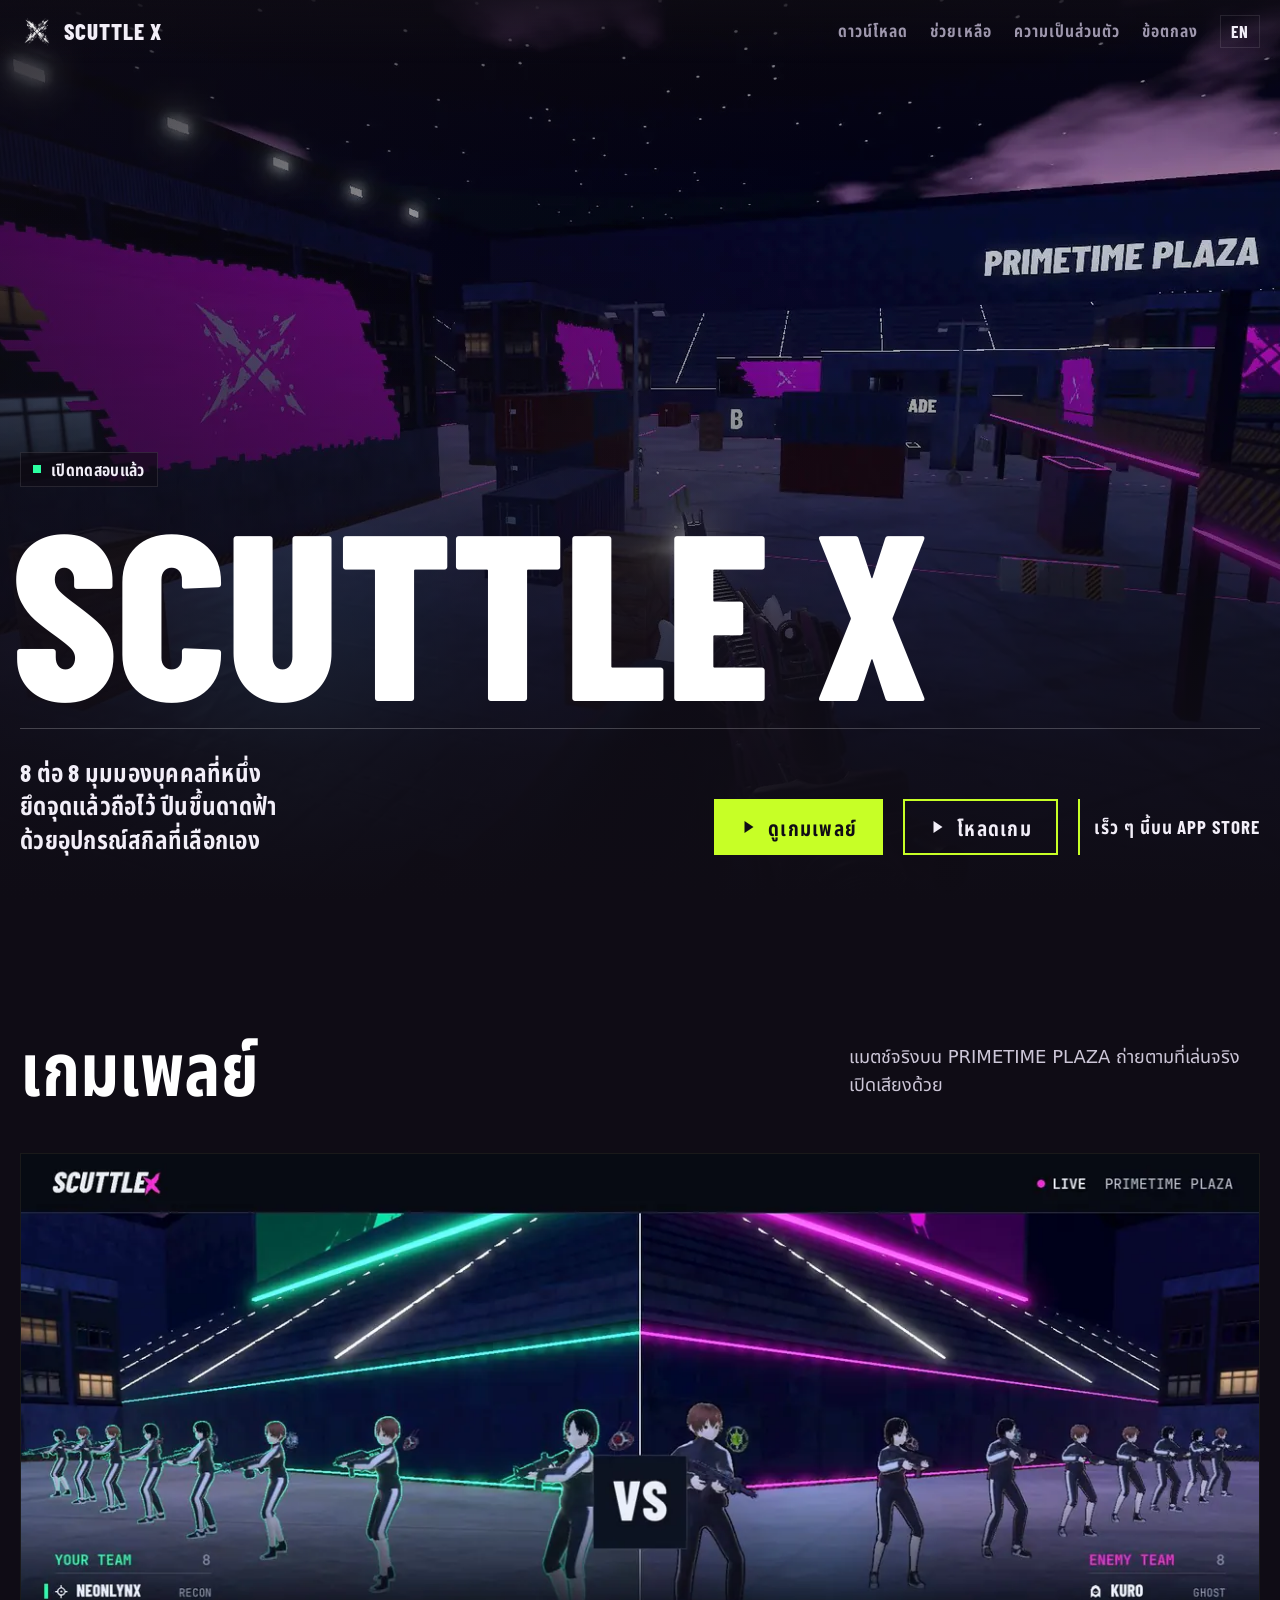
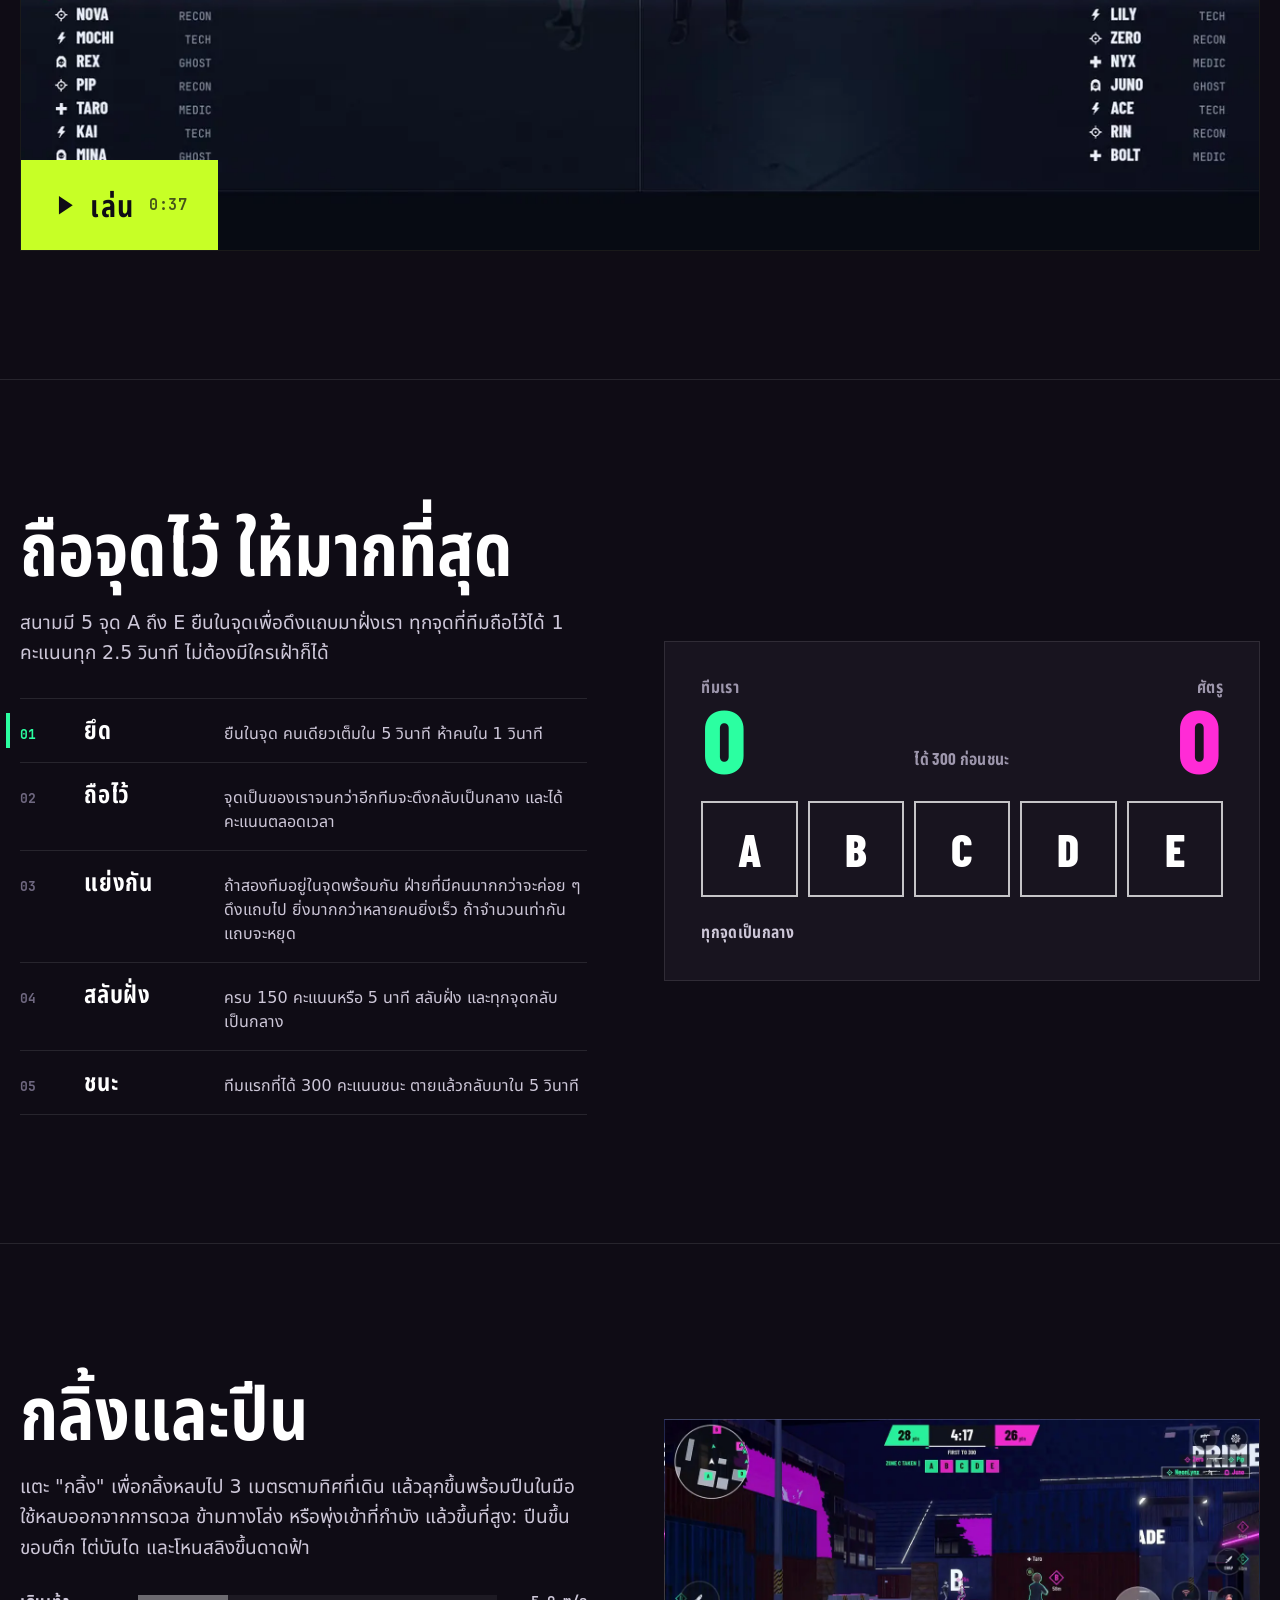
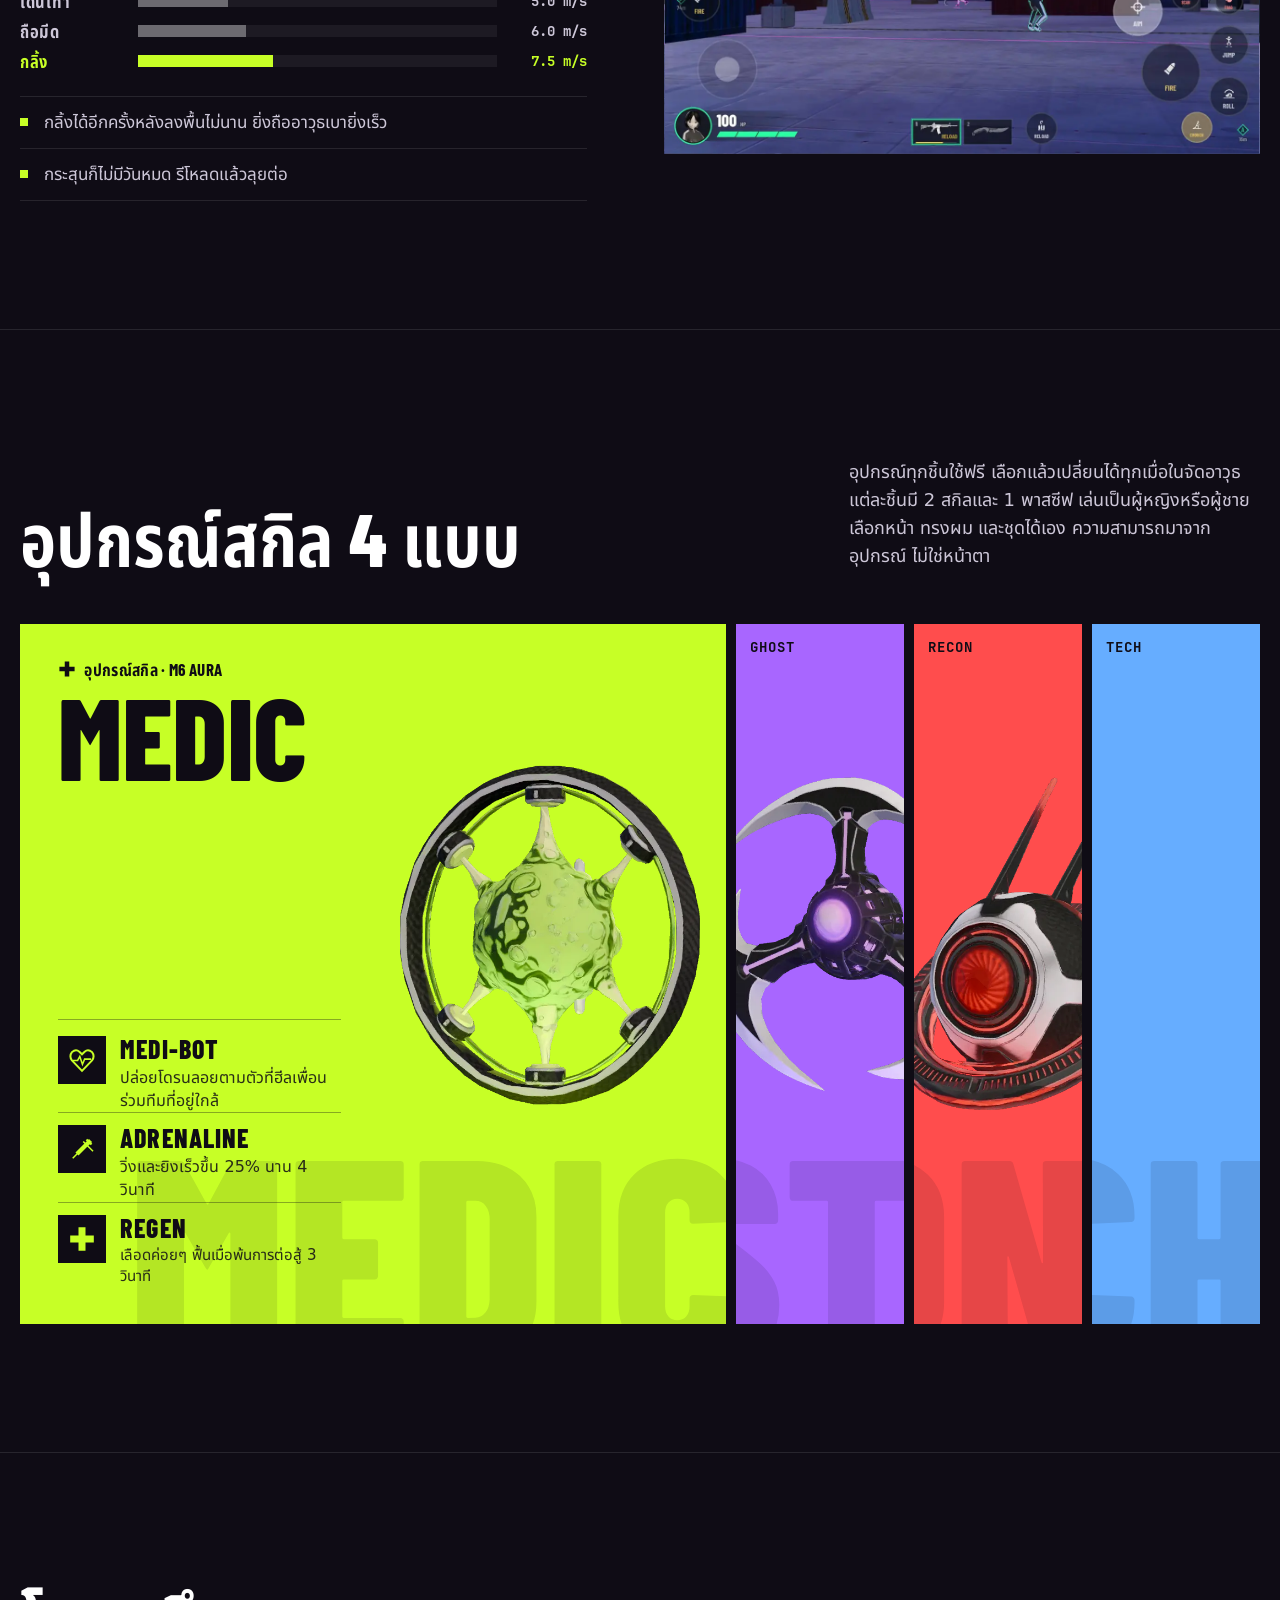
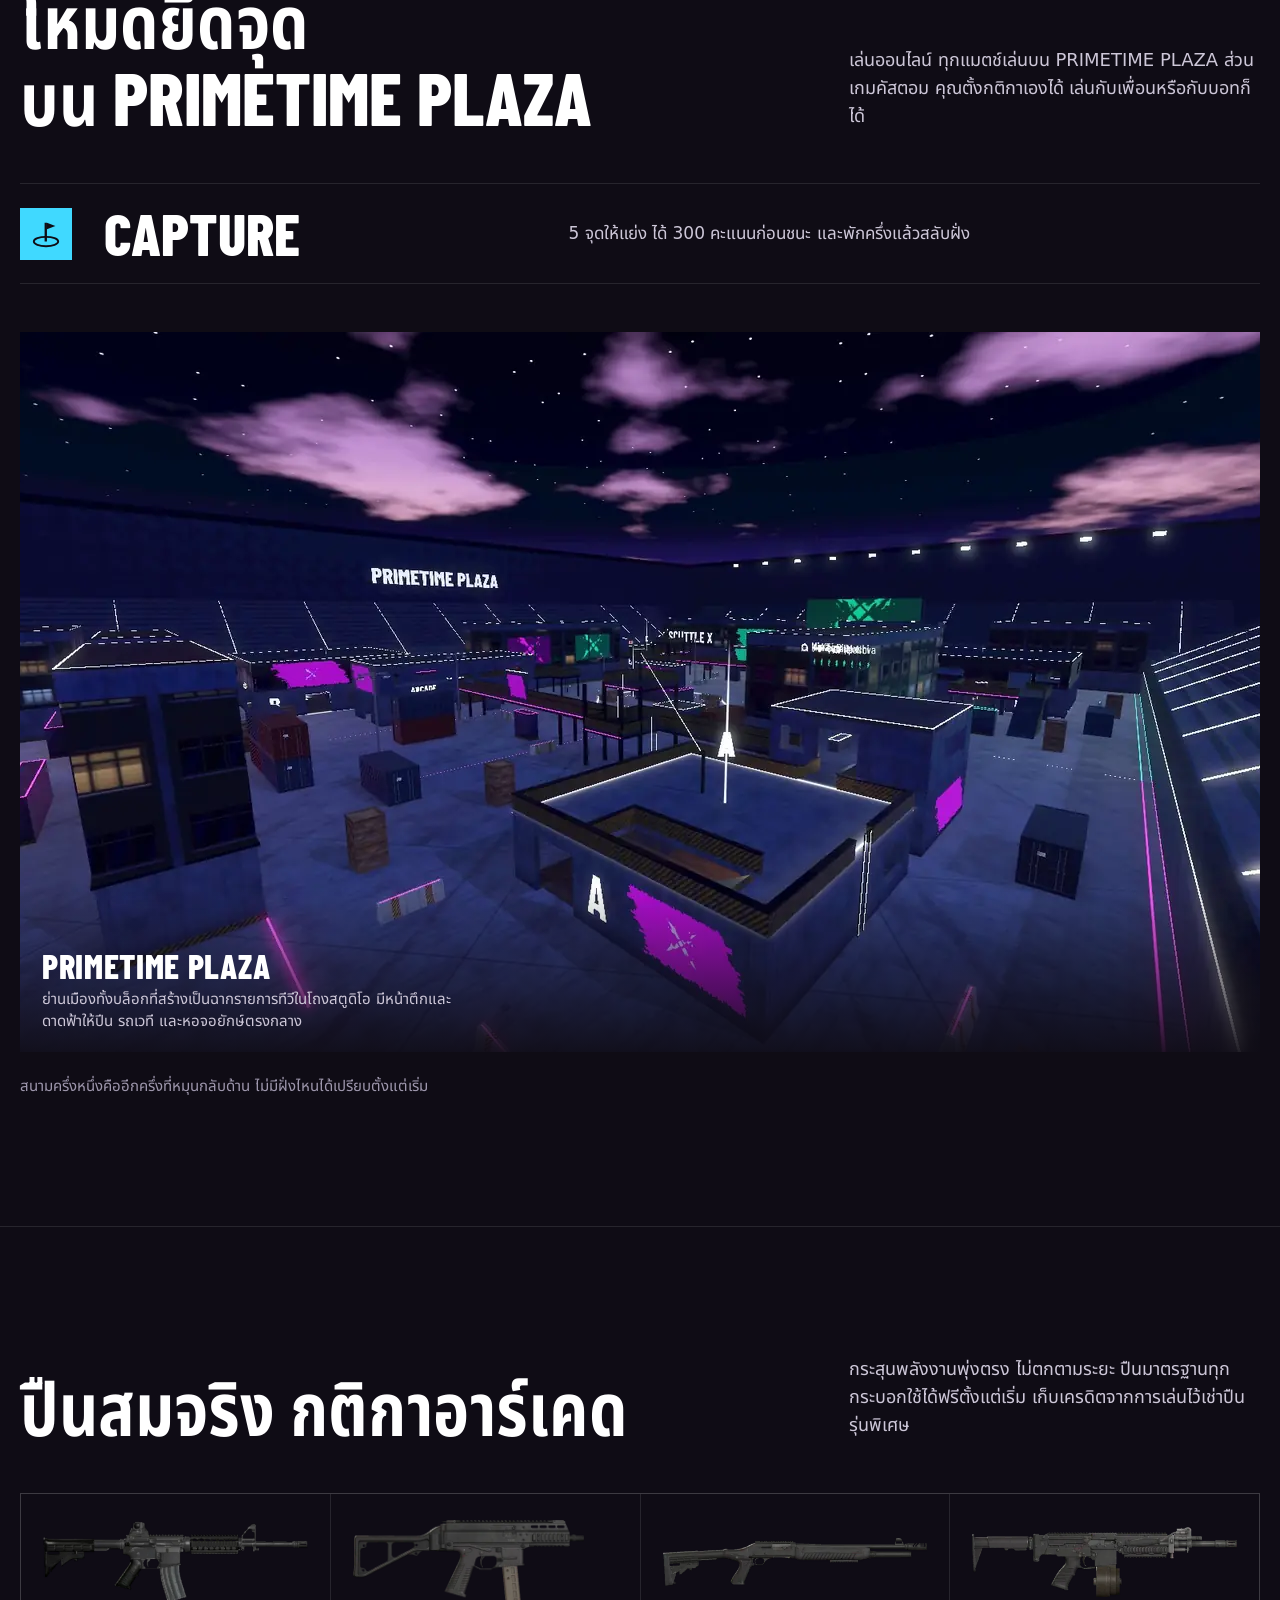
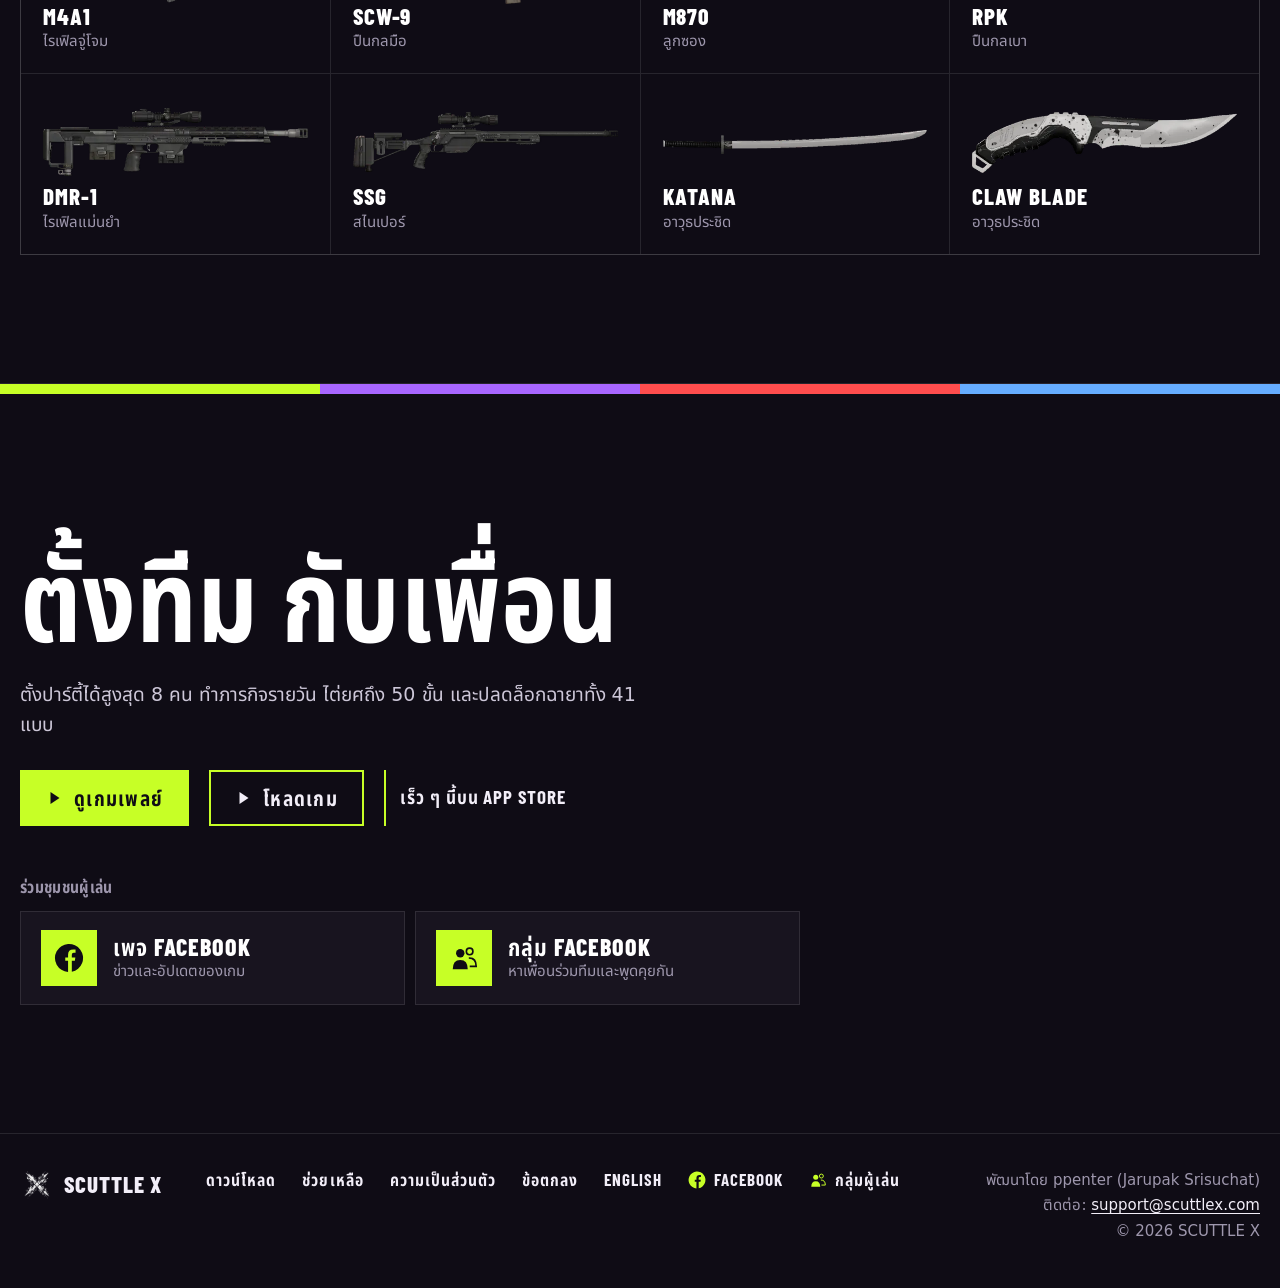
==== commit 2e19b2ab: "Website" ====
--- a/th/index.html
+++ b/th/index.html
@@ -55,7 +55,7 @@
 </div>
 <div class="player" data-trailer data-src="../media/trailer.mp4">
 <img src="../media/trailer_poster.webp" width="1280" height="720" alt="" loading="lazy" decoding="async">
-<button class="play" type="button" aria-label="เล่นวิดีโอเกมเพลย์ 40 วินาที"><svg class="i" viewBox="0 0 64 64" aria-hidden="true" focusable="false"><polygon points="18,8 54,32 18,56" fill="currentColor"/></svg><span>เล่น</span><span class="len">0:40</span></button>
+<button class="play" type="button" aria-label="เล่นวิดีโอเกมเพลย์ 37 วินาที"><svg class="i" viewBox="0 0 64 64" aria-hidden="true" focusable="false"><polygon points="18,8 54,32 18,56" fill="currentColor"/></svg><span>เล่น</span><span class="len">0:37</span></button>
 </div>
 </div>
 </section>
@@ -68,12 +68,12 @@
 <ol class="steps" data-steps>
 <li><b>ยึด</b><span>ยืนในจุด คนเดียวเต็มใน 5 วินาที ห้าคนใน 1 วินาที</span></li>
 <li><b>ถือไว้</b><span>จุดเป็นของเราจนกว่าอีกทีมจะดึงกลับเป็นกลาง และได้คะแนนตลอดเวลา</span></li>
-<li><b>แย่งกัน</b><span>ถ้าสองทีมอยู่ในจุดพร้อมกัน แถบจะหยุด ต้องเคลียร์ศัตรูออกก่อน</span></li>
+<li><b>แย่งกัน</b><span>ถ้าสองทีมอยู่ในจุดพร้อมกัน ฝ่ายที่มีคนมากกว่าจะค่อย ๆ ดึงแถบไป ยิ่งมากกว่าหลายคนยิ่งเร็ว ถ้าจำนวนเท่ากัน แถบจะหยุด</span></li>
 <li><b>สลับฝั่ง</b><span>ครบ 150 คะแนนหรือ 5 นาที สลับฝั่ง และทุกจุดกลับเป็นกลาง</span></li>
 <li><b>ชนะ</b><span>ทีมแรกที่ได้ 300 คะแนนชนะ ตายแล้วกลับมาใน 5 วินาที</span></li>
 </ol>
 </div>
-<div class="board" data-board data-words='{"neutral": "ทุกจุดเป็นกลาง", "taken": "ยึดจุด {z} ได้", "enemy": "ศัตรูยึดจุด {z}", "contest": "จุด {z} กำลังแย่งกัน แถบหยุด", "drained": "ดึงจุด {z} กลับเป็นกลาง", "half": "พักครึ่ง สลับฝั่ง ทุกจุดเป็นกลาง", "second": "ครึ่งหลัง", "win": "ชนะ 300 ต่อ 251"}' aria-label="แมตช์จำลองบน 5 จุด" role="img">
+<div class="board" data-board data-words='{"neutral": "ทุกจุดเป็นกลาง", "taken": "ยึดจุด {z} ได้", "enemy": "ศัตรูยึดจุด {z}", "contest": "จุด {z} กำลังแย่งกัน คนเท่ากัน แถบหยุด", "drained": "ดึงจุด {z} กลับเป็นกลาง", "half": "พักครึ่ง สลับฝั่ง ทุกจุดเป็นกลาง", "second": "ครึ่งหลัง", "win": "ชนะ 300 ต่อ 251"}' aria-label="แมตช์จำลองบน 5 จุด" role="img">
 <div class="board-score">
 <p class="side us"><span>ทีมเรา</span><b data-score="0">0</b></p>
 <p class="to">ได้ 300 ก่อนชนะ</p>
@@ -187,7 +187,7 @@
 <div class="wrap">
 <div class="sec-head">
 <h2 id="arsenal-title"><span class="nw">ปืนสมจริง</span> <span class="nw">กติกาอาร์เคด</span></h2>
-<p class="aside">กระสุนพลังงานพุ่งตรง ไม่ตกตามระยะ เริ่มเล่นด้วย M4A1 แล้วเก็บเครดิตจากการเล่นไปซื้อหรือเช่าปืนอื่น</p>
+<p class="aside">กระสุนพลังงานพุ่งตรง ไม่ตกตามระยะ ปืนมาตรฐานทุกกระบอกใช้ได้ฟรีตั้งแต่เริ่ม เก็บเครดิตจากการเล่นไว้เช่าปืนรุ่นพิเศษ</p>
 </div>
 <ul class="guns">
 <li><img src="../media/gun_carbine.webp" alt="" loading="lazy" decoding="async"><b>M4A1</b><span>ไรเฟิลจู่โจม</span></li>
